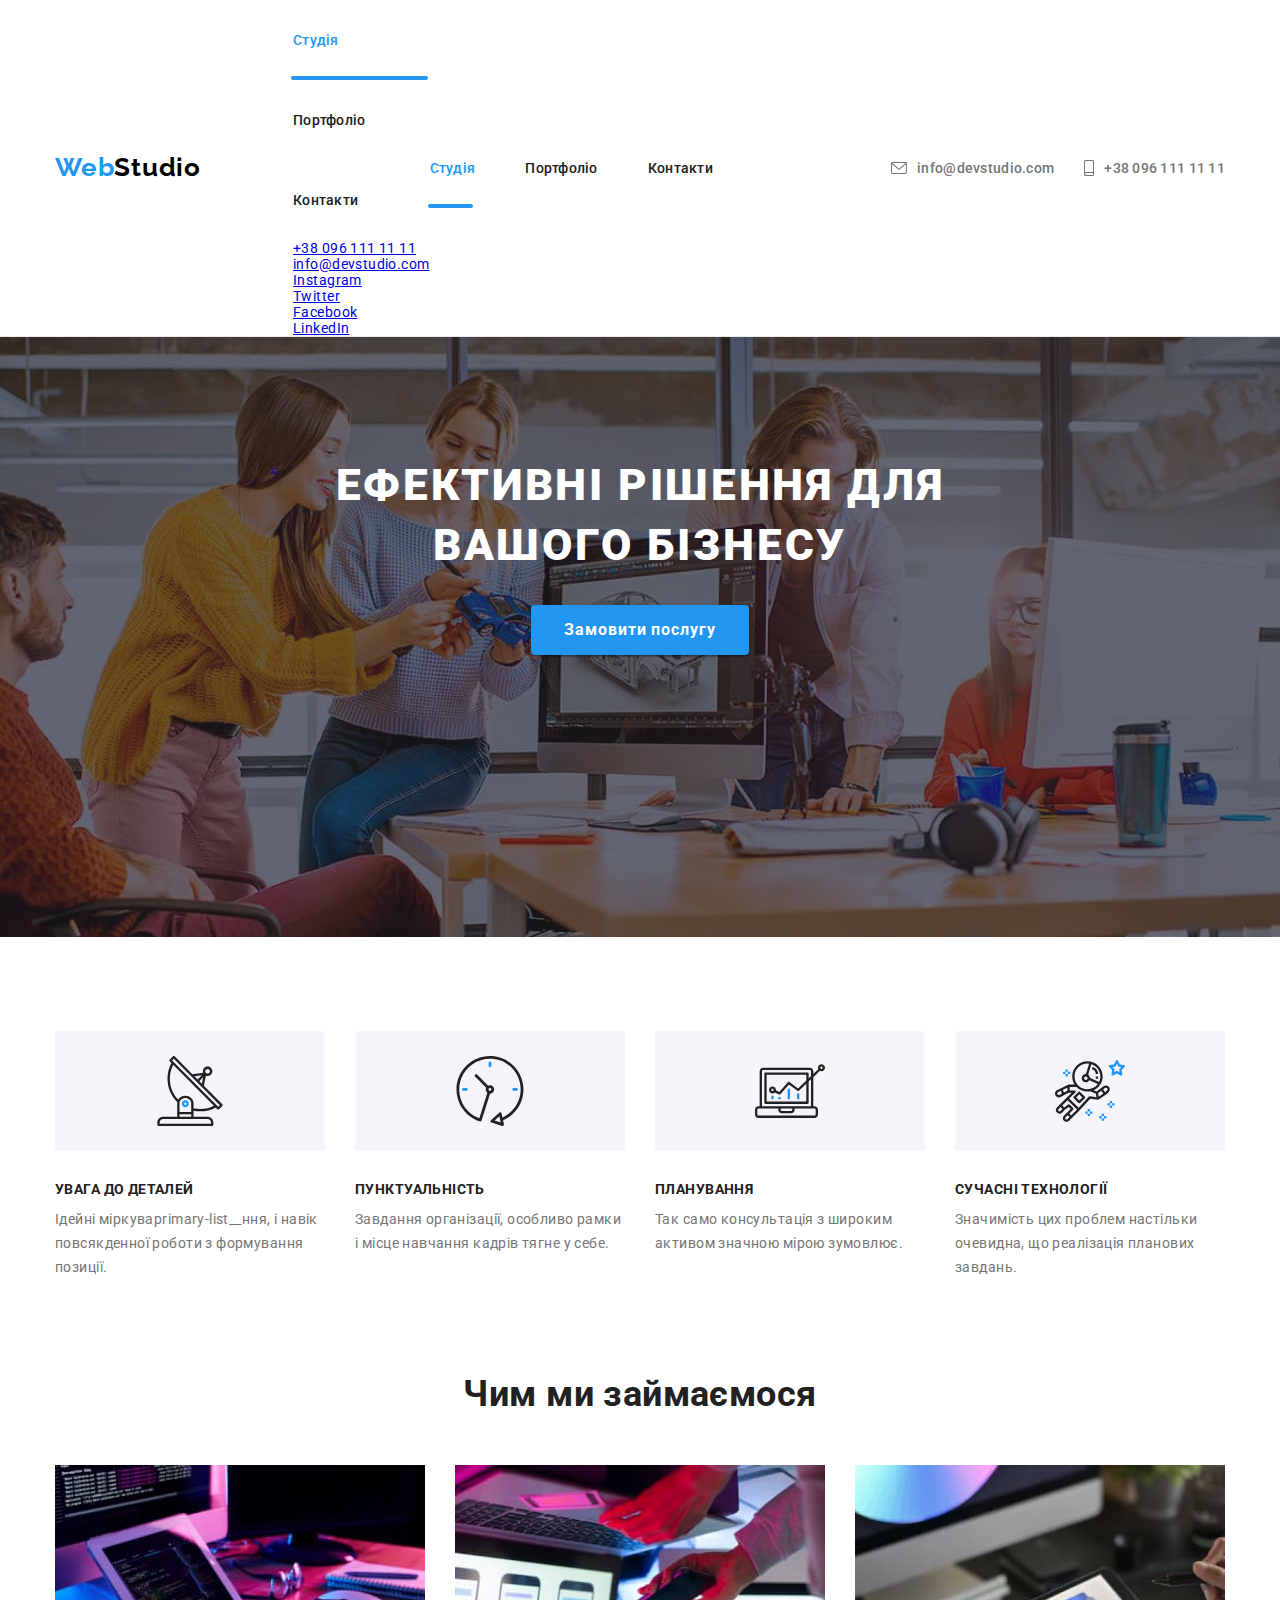
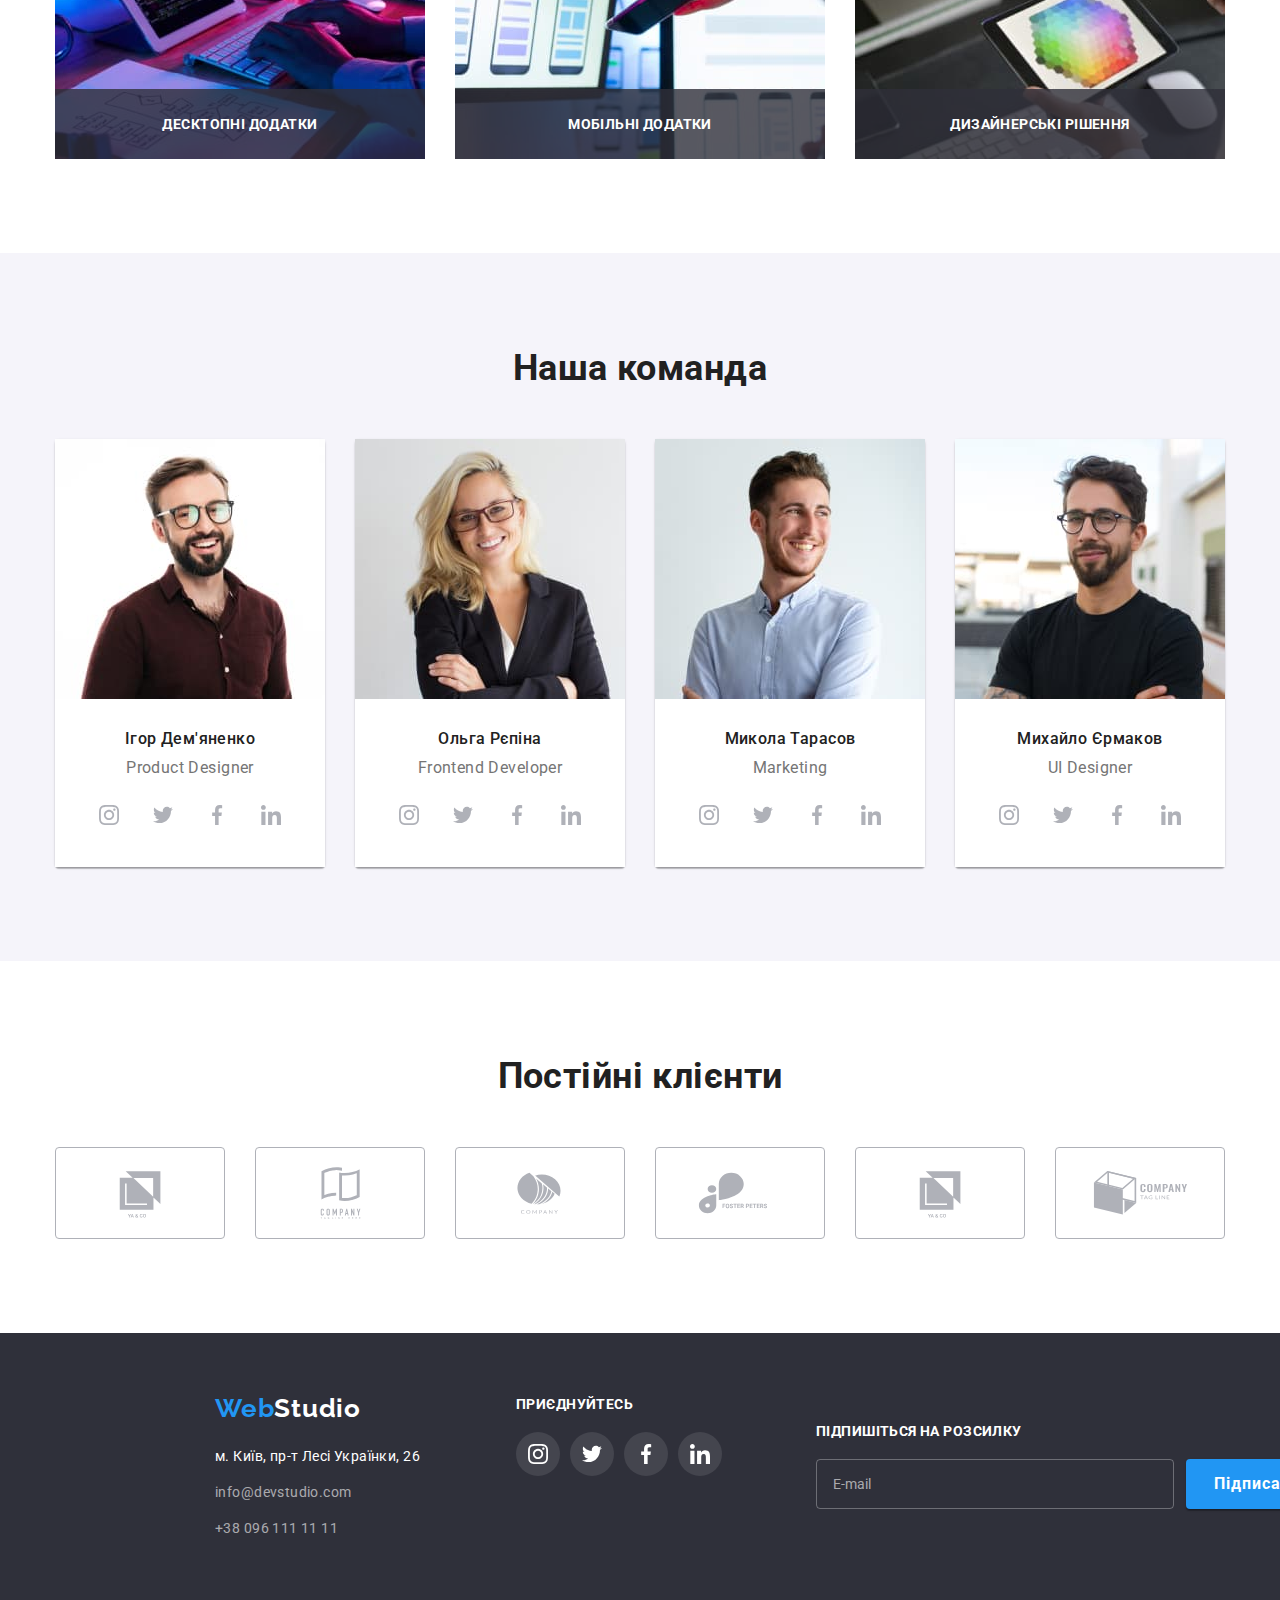
==== index.html @ 614df3ed "Update index.html" ====
<!DOCTYPE html>
<html lang="uk">
  <head>
    <meta charset="UTF-8" />
    <meta http-equiv="X-UA-Compatible" content="IE=edge" />
    <meta name="viewport" content="width=device-width, initial-scale=1.0" />
    <title>WebStudio</title>
    <link rel="preconnect" href="https://fonts.googleapis.com" />
    <link rel="preconnect" href="https://fonts.gstatic.com" crossorigin />
    <link
      href="https://fonts.googleapis.com/css2?family=Raleway:wght@700&family=Roboto:wght@400;500;700;900&display=swap"
      rel="stylesheet"
    />
    <link
      rel="stylesheet"
      href="https://cdnjs.cloudflare.com/ajax/libs/modern-normalize/1.1.0/modern-normalize.min.css"
    />
    <link rel="stylesheet" href="./css/main.min.css" />
  </head>
  <body>
    <header class="header">
      <div class="container">
        <div class="header__container">
          <nav class="header__nav">
            <a href="./index.html" class="logo header__logo"
              >Web<span class="logo__dark">Studio</span></a
            >
            <button type="button" class="header__burger-menu" aria-expanded="false" aria-controls="menu-container" data-menu-button >
              <svg width="40" height="40" aria-label="Перемикач мобільного меню">
                <use class="header__icon-menu" href="./images/icons.svg#icon-burger-menu"></use>
                <use class="header__icon-close" href="./images/icons.svg#icon-burger-close"></use>
              </svg>
            </button>
            <div class="menu-container" id="menu-container" data-menu>
              <ul class="list">
                <li>
                  <a href="./index.html" class="header__link header__link--current" >Студія</a>
                </li>
                <li>
                  <a href="./portfolio.html" class="header__link ">Портфоліо</a>
                </li>
                <li>
                  <a href="#" class="header__link">Контакти</a>
                </li>
              </ul>
              <ul class="list menu-container__list">
                <li class="menu-container__item">
                  <a href="tel:+380961111111" class="menu-container__phone">
                    +38 096 111 11 11
                  </a>
                </li>
                <li class="menu-container__item">
                  <a href="mailto:info@devstudio.com" class="menu-container__mail">
                    info@devstudio.com
                  </a>
                </li>
                <ul class="list menu-container__network-flex" >
                  <li class="menu-container__item-network"><a class="menu-container__network" href="#">Instagram</a></li>
                  <li  class="menu-container__item-network" ><a class="menu-container__network" href="#">Twitter</a></li>
                  <li  class="menu-container__item-network" ><a class="menu-container__network" href="#">Facebook</a></li>
                  <li  class="menu-container__item-network" ><a class="menu-container__network" href="#">LinkedIn</a></li>
                </ul>
              </ul>
            </div>
            <ul class="header__menu">
              <li class="header__item">
                <a href="./index.html" class="header__link header__link--current">Студія</a>
              </li>
              <li class="header__item">
                <a href="./portfolio.html" class="header__link">Портфоліо</a>
              </li>
              <li class="header__item">
                <a href="#" class="header__link">Контакти</a>
              </li>
            </ul>
          </nav>
          <ul class="contacts">
            <li class="contacts__item">
              <a href="mailto:info@devstudio.com" class="contacts__mail">
                <svg class="contacts__icon" width="16" height="12">
                  <use href="./images/icons.svg#icon-envelope"></use>
                </svg>
                info@devstudio.com
              </a>
            </li>
            <li class="contacts__item">
              <a href="tel:+380961111111" class="contacts__phone">
                <svg class="contacts__icon" width="10px" height="16px">
                  <use href="./images/icons.svg#icon-smartphone"></use>
                </svg>
                +38 096 111 11 11
              </a>
            </li>
          </ul>
        </div>
      </div>
    </header>
    <main>
      <section class="hero hero--overlay section">
        <div class="container">
          <h1 class="hero__title">Ефективні рішення для вашого бізнесу</h1>
          <button type="button" class="main-button hero__main-button" data-modal-open>
            Замовити послугу
          </button>
        </div>
      </section>
      <section class="primary section">
        <div class="container primary-container">
          <h2 class="visually-hidden">Наші переваги</h2>
          <ul class="primary-list">
            <li class="primary-list__item">
              <div class="primary-list__icon-background">
                <svg width="70px" height="70px">
                  <use href="./images/icons.svg#icon-antenna"></use>
                </svg>
              </div>
              <h3 class="primary-list__title">Увага до деталей</h3>
              <p class="primary-list__description">
                Ідейні міркуваprimary-list__ння, і навік повсякденної роботи з формування позиції.
              </p>
            </li>
            <li class="primary-list__item">
              <div class="primary-list__icon-background">
                <svg width="70px" height="70px">
                  <use href="./images/icons.svg#icon-clock"></use>
                </svg>
              </div>
              <h3 class="primary-list__title">Пунктуальність</h3>
              <p class="primary-list__description">
                Завдання організації, особливо рамки і місце навчання кадрів тягне у себе.
              </p>
            </li>
            <li class="primary-list__item">
              <div class="primary-list__icon-background">
                <svg width="70px" height="70px">
                  <use href="./images/icons.svg#icon-diagram"></use>
                </svg>
              </div>
              <h3 class="primary-list__title">Планування</h3>
              <p class="primary-list__description">
                Так само консультація з широким активом значною мірою зумовлює.
              </p>
            </li>
            <li class="primary-list__item">
              <div class="primary-list__icon-background">
                <svg width="70px" height="70px">
                  <use href="./images/icons.svg#icon-astronaut"></use>
                </svg>
              </div>
              <h3 class="primary-list__title">Сучасні технології</h3>
              <p class="primary-list__description">
                Значимість цих проблем настільки очевидна, що реалізація планових завдань.
              </p>
            </li>
          </ul>
        </div>
      </section>
      <section class="main section">
        <div class="container main-container">
          <h2 class="main__title">Чим ми займаємося</h2>
          <ul class="main-cardset list">
            <li class="main-card">
              <img src="./images/box-1.jpg" alt="Робота з планшетом і клавіатурою" width="370" />
              <p class="main-card__text">Десктопні додатки</p>
            </li>
            <li class="main-card">
              <img src="./images/box-2.jpg" alt="Робота з телефоном і комп'ютером" width="370" />
              <p class="main-card__text">Мобільні додатки</p>
            </li>
            <li class="main-card">
              <img src="./images/box-3.jpg" alt="Робота з планшетом" width="370" />
              <p class="main-card__text">Дизайнерські рішення</p>
            </li>
          </ul>
        </div>
      </section>
      <section class="secondary section">
        <div class="container">
          <h2 class="secondary__title">Наша команда</h2>
          <ul class="list secondary-cardset">
            <li class="secondary-item">
              <img
                class="mobile-1-player"
                src="./images/mobile-1-team-player.jpg"
                alt="хлопець в окулярах"
                width="450"
              />
              <img
                class="tablet-1-player"
                src="./images/desktop-1-team-player.jpg"
                alt="хлопець в окулярах"
                width="354"
              />
              <img
                class="desktop-1-player"
                src="./images/1-team-player.jpg"
                alt="хлопець в окулярах"
                width="270"
              />
              <div class="secondary-item__box">
                <h3 class="secondary-item__title">Ігор Дем'яненко</h3>
                <p lang="en" class="secondary-item__description">Product Designer</p>
                <ul class="network list">
                  <li>
                    <a href="#" class="network__link">
                      <svg width="20px" height="20px">
                        <use href="./images/icons.svg#icon-instagram"></use>
                      </svg>
                    </a>
                  </li>
                  <li>
                    <a href="#" class="network__link">
                      <svg width="20px" height="20px">
                        <use href="./images/icons.svg#icon-twitter"></use>
                      </svg>
                    </a>
                  </li>
                  <li>
                    <a href="#" class="network__link">
                      <svg width="20px" height="20px">
                        <use href="./images/icons.svg#icon-facebook"></use>
                      </svg>
                    </a>
                  </li>
                  <li>
                    <a href="#" class="network__link">
                      <svg width="20px" height="20px">
                        <use href="./images/icons.svg#icon-linkedin"></use>
                      </svg>
                    </a>
                  </li>
                </ul>
              </div>
            </li>
            <li class="secondary-item">
              <img
                class="mobile-2-player"
                src="./images/mobile-2-team-player.jpg"
                alt="Дівчина з білим волоссям"
                width="450"
              />
              <img
                class="tablet-2-player"
                src="./images/desktop-2-team-player.jpg"
                alt="Дівчина з білим волоссям"
                width="354"
              />
              <img
                class="desktop-1-player"
                src="./images/2-team-player.jpg"
                alt="Дівчина з білим волоссям"
                width="270"
              />
              <div class="secondary-item__box">
                <h3 class="secondary-item__title">Ольга Рєпіна</h3>
                <p lang="en" class="secondary-item__description">Frontend Developer</p>
                <ul class="list network">
                  <li>
                    <a href="#" class="network__link">
                      <svg width="20px" height="20px">
                        <use href="./images/icons.svg#icon-instagram"></use>
                      </svg>
                    </a>
                  </li>
                  <li>
                    <a href="#" class="network__link">
                      <svg width="20px" height="20px">
                        <use href="./images/icons.svg#icon-twitter"></use>
                      </svg>
                    </a>
                  </li>
                  <li>
                    <a href="#" class="network__link">
                      <svg width="20px" height="20px">
                        <use href="./images/icons.svg#icon-facebook"></use>
                      </svg>
                    </a>
                  </li>
                  <li>
                    <a href="#" class="network__link">
                      <svg width="20px" height="20px">
                        <use href="./images/icons.svg#icon-linkedin"></use>
                      </svg>
                    </a>
                  </li>
                </ul>
              </div>
            </li>
            <li class="secondary-item">
              <img
                class="mobile-3-player"
                src="./images/mobile-3-team-player.jpg"
                alt="Хлопець в голубій рубашці"
                width="450"
              />
              <img
                class="tablet-3-player"
                src="./images/desktop-3-team-player.jpg"
                alt="Хлопець в голубій рубашці"
                width="354"
              />
              <img
                class="desktop-3-player"
                src="./images/3-team-player.jpg"
                alt="Хлопець в голубій рубашці"
                width="270"
              />
              <div class="secondary-item__box">
                <h3 class="secondary-item__title">Микола Тарасов</h3>
                <p class="secondary-item__description" lang="en">Marketing</p>
                <ul class="list network">
                  <li>
                    <a href="#" class="network__link">
                      <svg width="20px" height="20px">
                        <use href="./images/icons.svg#icon-instagram"></use>
                      </svg>
                    </a>
                  </li>
                  <li>
                    <a href="#" class="network__link">
                      <svg width="20px" height="20px">
                        <use href="./images/icons.svg#icon-twitter"></use>
                      </svg>
                    </a>
                  </li>
                  <li>
                    <a href="#" class="network__link">
                      <svg width="20px" height="20px">
                        <use href="./images/icons.svg#icon-facebook"></use>
                      </svg>
                    </a>
                  </li>
                  <li>
                    <a href="#" class="network__link">
                      <svg width="20px" height="20px">
                        <use href="./images/icons.svg#icon-linkedin"></use>
                      </svg>
                    </a>
                  </li>
                </ul>
              </div>
            </li>
            <li class="secondary-item">
              <img
                class="mobile-4-player"
                src="./images/mobile-4-team-player.jpg"
                alt="Хлопець в коричневій футболці"
                width="450"
              />
              <img
                class="tablet-4-player"
                src="./images/desktop-4-team-player.jpg"
                alt="Хлопець в коричневій футболці"
                width="354"
              />
              <img
                class="desktop-4-player"
                src="./images/4-team-player.jpg"
                alt="Хлопець в коричневій футболці"
                width="270"
              />
              <div class="secondary-item__box">
                <h3 class="secondary-item__title">Михайло Єрмаков</h3>
                <p lang="en" class="secondary-item__description">UI Designer</p>
                <ul class="list network">
                  <li>
                    <a href="#" class="network__link">
                      <svg width="20px" height="20px">
                        <use href="./images/icons.svg#icon-instagram"></use>
                      </svg>
                    </a>
                  </li>
                  <li>
                    <a href="#" class="network__link">
                      <svg width="20px" height="20px">
                        <use href="./images/icons.svg#icon-twitter"></use>
                      </svg>
                    </a>
                  </li>
                  <li>
                    <a href="#" class="network__link">
                      <svg width="20px" height="20px">
                        <use href="./images/icons.svg#icon-facebook"></use>
                      </svg>
                    </a>
                  </li>
                  <li>
                    <a href="#" class="network__link">
                      <svg width="20px" height="20px">
                        <use href="./images/icons.svg#icon-linkedin"></use>
                      </svg>
                    </a>
                  </li>
                </ul>
              </div>
            </li>
          </ul>
        </div>
      </section>
      <section class="clients section">
        <div class="container">
          <h2 class="clients__text">Постійні клієнти</h2>
          <ul class="list clients-list">
            <li class="clients-list__item">
              <a href="#" class="clients-list__link">
                <svg width="106px" height="60px">
                  <use href="./images/icons.svg#icon-logo"></use>
                </svg>
              </a>
            </li>
            <li>
              <a href="#" class="clients-list__link">
                <svg width="106px" height="60px">
                  <use href="./images/icons.svg#icon-logo-1"></use>
                </svg>
              </a>
            </li>
            <li>
              <a href="#" class="clients-list__link">
                <svg width="106px" height="60px">
                  <use href="./images/icons.svg#icon-logo-2"></use>
                </svg>
              </a>
            </li>
            <li>
              <a href="#" class="clients-list__link">
                <svg width="106px" height="60px">
                  <use href="./images/icons.svg#icon-logo-3"></use>
                </svg>
              </a>
            </li>
            <li>
              <a href="#" class="clients-list__link">
                <svg width="106px" height="60px">
                  <use href="./images/icons.svg#icon-logo-4"></use>
                </svg>
              </a>
            </li>
            <li>
              <a href="#" class="clients-list__link">
                <svg width="106" height="60">
                  <use href="./images/icons.svg#icon-Logo-5"></use>
                </svg>
              </a>
            </li>
          </ul>
        </div>
      </section>
    </main>
    <footer class="footer">
      <div class="container footer__container">
        <div class="footer-nav">
          <a href="./index.html" class="logo footer__logo"
            >Web<span class="logo__light">Studio</span></a
          >
          <address class="adress">
            <ul class="list">
              <li class="adress__item">
                <a
                  href="https://goo.gl/maps/sygjHCtaj6LVPZhWA"
                  target="_blank"
                  rel="noopener noreferrer nofollow"
                  class="adress__link"
                  >м. Київ, пр-т Лесі Українки, 26</a
                >
              </li>
              <li class="adress__mail">
                <a
                  href="mailto:info@devstudio.com"
                  target="_blank"
                  rel="noopener noreferrer nofollow"
                  class="adress__contacts-link"
                  >info@devstudio.com
                </a>
              </li>
              <li class="adress__phone">
                <a
                  href="tel:+380961111111"
                  target="_blank"
                  rel="noopener noreferrer nofollow"
                  class="adress__contacts-link"
                  >+38 096 111 11 11
                </a>
              </li>
            </ul>
          </address>
        </div>
        <div class="join">
          <p class="join__text">Приєднуйтесь</p>
          <ul class="list network">
            <li>
              <a href="#" class="network__link network__link--painted">
                <svg class="icon icon--white" width="20px" height="20px">
                  <use href="./images/icons.svg#icon-instagram"></use>
                </svg>
              </a>
            </li>
            <li>
              <a href="#" class="network__link network__link--painted">
                <svg class="icon icon--white" width="20px" height="20px">
                  <use href="./images/icons.svg#icon-twitter"></use>
                </svg>
              </a>
            </li>
            <li>
              <a href="#" class="network__link network__link--painted">
                <svg class="icon icon--white" width="20px" height="20px">
                  <use href="./images/icons.svg#icon-facebook"></use>
                </svg>
              </a>
            </li>
            <li>
              <a href="#" class="network__link network__link--painted">
                <svg class="icon icon--white" width="20px" height="20px">
                  <use href="./images/icons.svg#icon-linkedin"></use>
                </svg>
              </a>
            </li>
          </ul>
        </div>
        <form class="form-footer">
          <p class="form-footer__text">Підпишіться на розсилку</p>
          <div class="form-footer__field">
            <label class="form-footer__label visually-hidden" for="form-footer-follow">Email</label>
            <input
              class="form-footer__follow"
              type="email"
              id="form-footer-follow"
              name="email"
              placeholder="E-mail"
            />
            <button class="main-button form-footer__main-button" type="submit">
              Підписатися
              <svg class="button-form__icon" width="24px" height="24px">
                <use href="./images/icons.svg#icon-send"></use>
              </svg>
            </button>
          </div>
        </form>
      </div>
    </footer>
    <div class="backdrop is-hidden" data-modal>
      <div class="backdrop__modal">
        <form class="form">
          <p class="form__description">Залиште свої дані, ми вам передзвонимо</p>
          <button class="button-close-modal" data-modal-close>
            <svg width="18" height="18">
              <use href="./images/icons.svg#icon-close-modal "></use>
            </svg>
          </button>
          <div class="form__field">
            <label class="form__label" for="person-name">Ім'я</label>
            <div class="form__control">
              <input class="form__input" id="person-name" type="text" name="person-name" />
              <svg class="form__icon" width="18" height="18">
                <use href="./images/icons.svg#icon-person-modal"></use>
              </svg>
            </div>
          </div>
          <div class="form__field">
            <label class="form__label" for="person-tel">Телефон</label>
            <div class="form__control">
              <input class="form__input" id="person-tel" type="tel" name="person-tel" />
              <svg class="form__icon" width="18" height="18">
                <use href="./images/icons.svg#icon-phone-modal"></use>
              </svg>
            </div>
          </div>
          <div class="form__field">
            <label class="form__label" for="person-mail">Пошта</label>
            <div class="form__control">
              <input class="form__input" id="person-mail" type="email" name="person-mail" />
              <svg class="form__icon" width="18" height="18">
                <use href="./images/icons.svg#icon-email-modal"></use>
              </svg>
            </div>
          </div>
          <div class="form__textarea-field">
            <label class="form__label" for="person-comment">Коментар</label>
            <textarea
              class="form__textarea"
              id="person-comment"
              placeholder="Введіть текст"
              name="person-comment"
            ></textarea>
          </div>
          <div class="form__checkbox">
            <input
              class="form__checkbox-input visually-hidden"
              id="terms-checkbox"
              type="checkbox"
              name="terms-checkbox"
            />
            <svg class="form__icon-checkbox" width="16" height="15">
              <use href="./images/icons.svg#icon-check-modal"></use>
            </svg>
            <label class="form__label-checkbox" for="terms-checkbox"
              >Погоджуюся з розсилкою та приймаю
              <a class="form__checkbox-link" href="#"> Умови договору</a>
            </label>
          </div>
          <button type="submit" class="main-button form__main-button">Відправити</button>
        </form>
      </div>
    </div>
    <script src="./js/modal.js"></script>
    <script src="./js/menu.js"></script>
  </body>
</html>
  </body>
</html>
---- css/main.min.css ----
.visually-hidden{position:absolute;white-space:nowrap;width:1px;height:1px;overflow:hidden;border:0;padding:0;clip:rect(0 0 0 0);-webkit-clip-path:inset(50%);clip-path:inset(50%);margin:-1px}body{color:#212121;background-color:#fff;font-family:"Roboto",sans-serif;font-size:14px;line-height:1.1428571429;letter-spacing:.03em}body.modal-open{overflow:hidden}h1,h2,h3,h4,h5,h6,p,ul{margin:0;padding:0}img{display:block;max-width:100%;height:auto}.list{list-style:none;margin:0;padding:0}.section{padding:60px 0}@media screen and (min-width: 1200px){.section{padding:94px 0}}label{display:-webkit-box;display:-ms-flexbox;display:flex;-webkit-box-align:center;-ms-flex-align:center;align-items:center;margin:0;padding:0}.container{width:480px;margin:0 auto;padding:0 15px}@media screen and (min-width: 768px){.container{width:768px}}@media screen and (min-width: 1200px){.container{width:1200px}}.list-portfolio{margin:0 auto;display:block}@media screen and (min-width: 768px){.list-portfolio{display:-webkit-box;display:-ms-flexbox;display:flex;-ms-flex-wrap:wrap;flex-wrap:wrap;gap:30px}}@media screen and (min-width: 768px){.list-portfolio:nth-child(1){height:440px}}.list-prtfolio__item{display:block;margin-bottom:30px;width:450px}@media screen and (min-width: 768px){.list-prtfolio__item{display:-webkit-box;display:-ms-flexbox;display:flex;-ms-flex-wrap:wrap;flex-wrap:wrap;margin-bottom:0px;-ms-flex-preferred-size:calc(50% - 30px);flex-basis:calc(50% - 30px)}}@media screen and (min-width: 1200px){.list-prtfolio__item{-ms-flex-preferred-size:calc(33.3333333333% - 30px);flex-basis:calc(33.3333333333% - 30px)}}.thumb-card__title{margin-bottom:4px;color:#212121;font-size:18px;line-height:2;letter-spacing:.06em;text-decoration:none}.thumb-card__part{padding:20px 24px;border-right:1px solid #eee;border-bottom:1px solid #eee;border-left:1px solid #eee;width:450px}@media screen and (min-width: 768px){.thumb-card__part{width:354px}}@media screen and (min-width: 1200px){.thumb-card__part{width:370px}}.thumb-card__description{color:#757575;font-size:16px;line-height:1.875;text-decoration:none}.list-portfolio__link{position:relative;display:block;text-decoration:none;margin-bottom:0}.list-portfolio__link:hover,.list-portfolio__link:focus{-webkit-box-shadow:0px 1px 1px rgba(0,0,0,.12),0px 4px 4px rgba(0,0,0,.06),1px 4px 6px rgba(0,0,0,.16);box-shadow:0px 1px 1px rgba(0,0,0,.12),0px 4px 4px rgba(0,0,0,.06),1px 4px 6px rgba(0,0,0,.16)}.thumb-card{position:relative;overflow:hidden;width:450px}@media screen and (min-width: 768px){.thumb-card{width:354px}}@media screen and (min-width: 1200px){.thumb-card{width:370px}}.thumb-card__mobile-portfolio{display:block;width:450px}@media screen and (min-width: 768px){.thumb-card__mobile-portfolio{display:none}}.thumb-card__tablet-portfolio{display:none;width:354px}@media screen and (min-width: 768px)and (max-width: 1200px){.thumb-card__tablet-portfolio{display:block}}.thumb-card__desktop-portfolio{display:none;width:370px}@media screen and (min-width: 1200px){.thumb-card__desktop-portfolio{display:block}}.thumb-card__overlay{position:absolute;width:100%;height:100%;top:0;left:0;color:#fff;background-color:#2196f3;display:-webkit-box;display:-ms-flexbox;display:flex;padding:63px 24px;-webkit-box-align:center;-ms-flex-align:center;align-items:center;-webkit-box-pack:center;-ms-flex-pack:center;justify-content:center;font-size:18px;line-height:1.5555555556;letter-spacing:.03em;-webkit-transform:translateY(100%);transform:translateY(100%);-webkit-transition:color 250ms cubic-bezier(0.4, 0, 0.2, 1),opacity 250ms cubic-bezier(0.4, 0, 0.2, 1),background-color 250ms cubic-bezier(0.4, 0, 0.2, 1),-webkit-transform 250ms cubic-bezier(0.4, 0, 0.2, 1);transition:color 250ms cubic-bezier(0.4, 0, 0.2, 1),opacity 250ms cubic-bezier(0.4, 0, 0.2, 1),background-color 250ms cubic-bezier(0.4, 0, 0.2, 1),-webkit-transform 250ms cubic-bezier(0.4, 0, 0.2, 1);transition:color 250ms cubic-bezier(0.4, 0, 0.2, 1),transform 250ms cubic-bezier(0.4, 0, 0.2, 1),opacity 250ms cubic-bezier(0.4, 0, 0.2, 1),background-color 250ms cubic-bezier(0.4, 0, 0.2, 1);transition:color 250ms cubic-bezier(0.4, 0, 0.2, 1),transform 250ms cubic-bezier(0.4, 0, 0.2, 1),opacity 250ms cubic-bezier(0.4, 0, 0.2, 1),background-color 250ms cubic-bezier(0.4, 0, 0.2, 1),-webkit-transform 250ms cubic-bezier(0.4, 0, 0.2, 1)}.list-portfolio__link:hover .thumb-card__overlay,.list-portfolio__link:focus .thumb-card__overlay{-webkit-transform:translateY(0%);transform:translateY(0%)}.clients-list{display:-webkit-box;display:-ms-flexbox;display:flex;-ms-flex-wrap:wrap;flex-wrap:wrap;gap:30px}.clients__text{margin-bottom:30px;font-size:36px;line-height:1.1666666667;text-align:center;color:#212121}@media screen and (min-width: 1200px){.clients__text{margin-bottom:50px}}.clients-list__link{display:block;text-align:center;fill:#afb1b8;height:92px;width:210px;padding:16px 32px;border:1px solid #afb1b8;border-radius:4px;-webkit-transition:fill 250ms cubic-bezier(0.4, 0, 0.2, 1),border-color 250ms cubic-bezier(0.4, 0, 0.2, 1);transition:fill 250ms cubic-bezier(0.4, 0, 0.2, 1),border-color 250ms cubic-bezier(0.4, 0, 0.2, 1)}@media screen and (min-width: 768px){.clients-list__link{height:92px;width:226px}}@media screen and (min-width: 1200px){.clients-list__link{height:92px;width:170px}}.clients-list__link:hover,.clients-list__link:focus{fill:#2196f3;border-color:#2196f3}.footer{position:relative;margin:0 auto;background-color:#2f303a;padding-top:60px;padding-bottom:60px;width:480px}@media screen and (min-width: 768px){.footer{width:768px;-webkit-box-orient:horizontal;-webkit-box-direction:normal;-ms-flex-direction:row;flex-direction:row;padding-left:76px;padding-right:89px;padding-bottom:276px}}@media screen and (min-width: 1200px){.footer{padding-left:0px;padding-right:0px;padding-bottom:60px;width:1600px}}.footer__container{display:-webkit-box;display:-ms-flexbox;display:flex;-webkit-box-orient:vertical;-webkit-box-direction:normal;-ms-flex-direction:column;flex-direction:column;-webkit-box-pack:baseline;-ms-flex-pack:baseline;justify-content:baseline;-webkit-box-align:center;-ms-flex-align:center;align-items:center}@media screen and (min-width: 768px){.footer__container{-webkit-box-orient:horizontal;-webkit-box-direction:normal;-ms-flex-direction:row;flex-direction:row}}.footer-nav{position:relative;display:-webkit-box;display:-ms-flexbox;display:flex;-webkit-box-orient:vertical;-webkit-box-direction:normal;-ms-flex-direction:column;flex-direction:column;margin-bottom:60px}@media screen and (max-width: 768px){.footer-nav{-webkit-box-align:center;-ms-flex-align:center;align-items:center}}@media screen and (min-width: 768px){.footer-nav{margin-right:165px;margin-bottom:0px}}@media screen and (min-width: 1200px){.footer-nav{margin-right:70px}}.adress{width:232px}@media screen and (max-width: 768px){.adress{text-align:center}}@media screen and (min-width: 1200px){.adress{max-width:231px}}.footer__logo{padding-bottom:28px}@media screen and (min-width: 1200px){.footer__logo{padding-bottom:20px}}.logo__light{color:#fff;-webkit-transition:color 250ms cubic-bezier(0.4, 0, 0.2, 1);transition:color 250ms cubic-bezier(0.4, 0, 0.2, 1)}.footer__logo:hover .logo__light{color:#2196f3}.adress__item{margin-bottom:12px}.adress__link{display:block;color:#fff;line-height:1.7142857143;font-style:normal;text-decoration:none;-webkit-transition:color 250ms cubic-bezier(0.4, 0, 0.2, 1);transition:color 250ms cubic-bezier(0.4, 0, 0.2, 1)}.adress__link:hover,.adress__link:focus{color:#2196f3}.adress__mail{margin-bottom:12px}.adress__contacts-link{display:block;color:rgba(255,255,255,.6);line-height:1.7142857143;font-style:normal;text-decoration:none;-webkit-transition:color 250ms cubic-bezier(0.4, 0, 0.2, 1);transition:color 250ms cubic-bezier(0.4, 0, 0.2, 1)}.adress__contacts-link:hover,.adress__contacts-link:focus{color:#2196f3}.join{display:-webkit-box;display:-ms-flexbox;display:flex;-webkit-box-orient:vertical;-webkit-box-direction:normal;-ms-flex-direction:column;flex-direction:column;width:206px;height:80px;-webkit-box-align:center;-ms-flex-align:center;align-items:center;margin-bottom:60px}@media screen and (min-width: 768px){.join{-webkit-box-align:start;-ms-flex-align:start;align-items:flex-start}}@media screen and (min-width: 1200px){.join{margin-right:94px}}.join__text{display:-webkit-box;display:-ms-flexbox;display:flex;margin-bottom:20px;font-size:14px;font-weight:700;line-height:1.1428571429;letter-spacing:.03em;text-transform:uppercase;text-align:center;color:#fff}.backdrop{position:fixed;top:0;left:0;width:100%;height:100%;opacity:1;background-color:rgba(0,0,0,.2);-webkit-transition:opacity 250ms cubic-bezier(0.4, 0, 0.2, 1),visibility 250ms cubic-bezier(0.4, 0, 0.2, 1);transition:opacity 250ms cubic-bezier(0.4, 0, 0.2, 1),visibility 250ms cubic-bezier(0.4, 0, 0.2, 1);padding:93px 15px;overflow-y:scroll}@media screen and (min-width: 768px){.backdrop{padding:208px 159px}}@media screen and (min-width: 1200px){.backdrop{padding:0}}.backdrop.is-hidden{opacity:0;pointer-events:none;visibility:hidden}.backdrop__modal{display:block;padding:40px;-webkit-transition:background-color 250ms cubic-bezier(0.4, 0, 0.2, 1),-webkit-transform cubic-bezier(0.4, 0, 0.2, 1);transition:background-color 250ms cubic-bezier(0.4, 0, 0.2, 1),-webkit-transform cubic-bezier(0.4, 0, 0.2, 1);transition:background-color 250ms cubic-bezier(0.4, 0, 0.2, 1),transform cubic-bezier(0.4, 0, 0.2, 1);transition:background-color 250ms cubic-bezier(0.4, 0, 0.2, 1),transform cubic-bezier(0.4, 0, 0.2, 1),-webkit-transform cubic-bezier(0.4, 0, 0.2, 1);width:450px;height:609px;background-color:#fff}@media screen and (min-width: 1200px){.backdrop__modal{width:528px;height:581px}}.backdrop.is-hidden .backdrop__modal{-webkit-transform:scale(0.9) translate(-50%, -50%);transform:scale(0.9) translate(-50%, -50%)}.button-close-modal{position:absolute;top:8px;right:8px;padding:4px 3px;display:-webkit-box;display:-ms-flexbox;display:flex;-webkit-box-align:center;-ms-flex-align:center;align-items:center;-webkit-box-pack:center;-ms-flex-pack:center;justify-content:center;width:30px;height:30px;fill:#000;background-color:#fff;border:1px solid rgba(0,0,0,.1);border-radius:50%;cursor:pointer;outline:none}.button-close-modal:hover,.button-close-modal:focus{fill:#2196f3}.form{width:100%}.form__description{font-weight:700;font-size:20px;line-height:1.15;text-align:center;letter-spacing:.03em;margin-bottom:12px}.form__field{margin-bottom:10px}.form__control{position:relative}.form__input{display:block;height:40px;width:100%;padding:14px 15px 14px 42px;border:1px solid rgba(33,33,33,.2);border-radius:4px;outline:none}.form__input:focus{border-color:#2196f3}.form__icon{position:absolute;top:50%;left:12px;-webkit-transform:translateY(-50%);transform:translateY(-50%);fill:currentColor;pointer-events:none}.form__input:focus+.form__icon{color:#2196f3;fill:#2196f3}.form__label{display:block;margin-bottom:4px;text-align:start;color:#757575;font-size:12px;line-height:1.1666666667;letter-spacing:.01em;margin-bottom:4px}.form__textarea-field{margin-bottom:20px}.form__textarea{display:block;width:100%;padding:12px 16px;border:1px solid rgba(33,33,33,.2);border-radius:4px;outline:none;height:120px;resize:none}.form__textarea::-webkit-input-placeholder{position:relative;display:block;color:rgba(117,117,117,.5);font-size:12px;line-height:1.1666666667;letter-spacing:.01em;z-index:3}.form__textarea::-moz-placeholder{position:relative;display:block;color:rgba(117,117,117,.5);font-size:12px;line-height:1.1666666667;letter-spacing:.01em;z-index:3}.form__textarea:-ms-input-placeholder{position:relative;display:block;color:rgba(117,117,117,.5);font-size:12px;line-height:1.1666666667;letter-spacing:.01em;z-index:3}.form__textarea::-ms-input-placeholder{position:relative;display:block;color:rgba(117,117,117,.5);font-size:12px;line-height:1.1666666667;letter-spacing:.01em;z-index:3}.form__textarea::placeholder{position:relative;display:block;color:rgba(117,117,117,.5);font-size:12px;line-height:1.1666666667;letter-spacing:.01em;z-index:3}.form__textarea:focus{border-color:#2196f3}.form__checkbox{margin-bottom:30px;position:relative}.form__checkbox-input{display:block;-webkit-appearance:none;-moz-appearance:none;appearance:none;text-align:center}.form__label-checkbox{position:relative;display:block;text-align:left;padding-left:33px;color:#757575;line-height:1.7142857143;letter-spacing:.03em}.form__label-checkbox::before{display:-webkit-box;display:-ms-flexbox;display:flex;content:"";position:absolute;top:4px;left:13px;-webkit-box-align:center;-ms-flex-align:center;align-items:center;width:16px;height:15px;border:1px solid #212121;border-radius:2px;opacity:1;background-origin:border-box}.form__checkbox-input:checked~.form__label-checkbox::before{opacity:0}.form__checkbox-link{color:#2196f3}.form__icon-checkbox{display:-webkit-inline-box;display:-ms-inline-flexbox;display:inline-flex;position:absolute;top:4px;left:13px;padding:4px 2px 3px 3px;width:16px;height:15px;border:1px;border-color:#2196f3;background-color:#2196f3;background-origin:border-box;opacity:0}.form__checkbox-input:checked+.form__icon-checkbox{border:2px;border-color:#2196f3;background-origin:border-box;background-color:#2196f3;fill:#188ce8;opacity:1}.form__main-button{padding:10px 58px}.form-footer{position:relative;display:-webkit-box;display:-ms-flexbox;display:flex;-webkit-box-orient:vertical;-webkit-box-direction:normal;-ms-flex-direction:column;flex-direction:column;-webkit-box-align:start;-ms-flex-align:start;align-items:flex-start;-webkit-box-pack:baseline;-ms-flex-pack:baseline;justify-content:baseline}@media screen and (min-width: 768px)and (max-width: 1200px){.form-footer{position:absolute;top:248px;left:159px}}@media screen and (min-width: 1200px){.form-footer{position:relative}}.form-footer__field{position:relative}.form-footer__text{width:100%;color:#fff;font-size:14px;font-weight:700;line-height:1.1428571429;letter-spacing:.03em;text-transform:uppercase;margin-bottom:20px;text-align:center}@media screen and (min-width: 1200px){.form-footer__text{text-align:start}}.form-footer__label{display:block}.form-footer__follow{position:relative;display:block;min-width:450px;min-height:50px;padding-left:16px;color:#fff;border:1px solid rgba(255,255,255,.3);border-radius:4px;background-color:inherit;margin-bottom:20px}@media screen and (min-width: 1200px){.form-footer__follow{min-width:358px;margin-bottom:0px}}.form-footer__follow::-webkit-input-placeholder{color:rgba(255,255,255,.6)}.form-footer__follow::-moz-placeholder{color:rgba(255,255,255,.6)}.form-footer__follow:-ms-input-placeholder{color:rgba(255,255,255,.6)}.form-footer__follow::-ms-input-placeholder{color:rgba(255,255,255,.6)}.form-footer__follow::placeholder{color:rgba(255,255,255,.6)}.form-footer__main-button{padding:10px 28px}@media screen and (min-width: 1200px){.form-footer__main-button{position:absolute;left:100%;top:0;-webkit-transform:translatex(12px);transform:translatex(12px)}}.button-form__icon{display:block;margin-left:10px;fill:#fff;width:24px;height:24px}.header{position:relative;background-color:#fff;border-bottom:1px solid #ececec}.header__container{display:-webkit-box;display:-ms-flexbox;display:flex;-webkit-box-align:center;-ms-flex-align:center;align-items:center;-webkit-box-pack:justify;-ms-flex-pack:justify;justify-content:space-between}.header__nav{display:-webkit-box;display:-ms-flexbox;display:flex;-webkit-box-align:center;-ms-flex-align:center;align-items:center;-webkit-box-pack:justify;-ms-flex-pack:justify;justify-content:space-between;background-color:#fff}.header__menu-container{display:none;position:absolute;background-color:#ee0909;padding:48px 40px;text-align:center;font-size:20px;-webkit-box-shadow:0px 4px 8px rgba(0,0,0,.04),0px 2px 4px rgba(0,0,0,.08),0px 1px 3px rgba(0,0,0,.16);box-shadow:0px 4px 8px rgba(0,0,0,.04),0px 2px 4px rgba(0,0,0,.08),0px 1px 3px rgba(0,0,0,.16);height:796px;font-weight:500;font-size:40px;line-height:1.175;letter-spacing:.02em;color:#212121;top:100%;left:0;width:100%}.header__menu-container.is-open{display:block}.header__burger-menu{display:-webkit-inline-box;display:-ms-inline-flexbox;display:inline-flex;text-align:center;-webkit-box-pack:center;-ms-flex-pack:center;justify-content:center;margin:0;padding:0;border:none;background-color:rgba(0,0,0,0)}@media screen and (min-width: 768px){.header__burger-menu{display:none}}.header__burger-menu.is-open .header__icon-close{display:block}.header__burger-menu.is-open .header__icon-menu{display:none}.header__burger-menu .header__icon-close{display:none}.header__link{display:block;padding-top:32px;padding-bottom:32px;color:#212121;font-weight:500;line-height:1.1428571429;letter-spacing:.02em;text-decoration:none;text-decoration:none;-webkit-transition:color 250ms cubic-bezier(0.4, 0, 0.2, 1);transition:color 250ms cubic-bezier(0.4, 0, 0.2, 1)}.header__link:hover,.header__link:focus{color:#2196f3}.header__link--current{color:#2196f3;position:relative}.header__link--current::after{display:block;content:"";width:100%;height:4px;background-color:#2196f3;border-radius:2px;position:absolute;top:76px;left:-2px;-webkit-transition:opacity 250ms cubic-bezier(0.4, 0, 0.2, 1);transition:opacity 250ms cubic-bezier(0.4, 0, 0.2, 1)}.header__menu{display:none;-ms-flex-negative:0;flex-shrink:0;list-style:none;margin:0;padding:0;margin-left:auto}@media screen and (min-width: 768px){.header__menu{display:-webkit-box;display:-ms-flexbox;display:flex}}.header__item:not(:last-child){margin-right:50px}.contacts__mail{display:block;padding-bottom:10px;fill:#757575;color:#757575;font-weight:500;letter-spacing:.02em;text-decoration:none;-webkit-transition:color 250ms cubic-bezier(0.4, 0, 0.2, 1),fill 250ms cubic-bezier(0.4, 0, 0.2, 1);transition:color 250ms cubic-bezier(0.4, 0, 0.2, 1),fill 250ms cubic-bezier(0.4, 0, 0.2, 1)}@media screen and (min-width: 1200px){.contacts__mail{display:-webkit-box;display:-ms-flexbox;display:flex;-webkit-box-align:center;-ms-flex-align:center;align-items:center;padding-bottom:32px;padding-top:32px;margin-right:30px}}.contacts__mail:hover,.contacts__mail:focus{color:#2196f3;fill:#2196f3}.contacts__item{display:-webkit-box;display:-ms-flexbox;display:flex;-webkit-box-align:center;-ms-flex-align:center;align-items:center;-webkit-box-pack:center;-ms-flex-pack:center;justify-content:center}.contacts__icon{margin-right:10px}.contacts{display:none;-ms-flex-negative:0;flex-shrink:0;list-style:none;margin:0;padding:21px 0px;margin-left:auto}@media screen and (min-width: 768px){.contacts{display:-webkit-box;display:-ms-flexbox;display:flex;-webkit-box-orient:vertical;-webkit-box-direction:normal;-ms-flex-direction:column;flex-direction:column}}@media screen and (min-width: 1200px){.contacts{display:-webkit-box;display:-ms-flexbox;display:flex;-webkit-box-orient:horizontal;-webkit-box-direction:normal;-ms-flex-direction:row;flex-direction:row;padding:0}}.contacts__phone{display:block;margin-right:auto;fill:#757575;color:#757575;font-weight:500;letter-spacing:.02em;text-decoration:none;text-decoration:none;-webkit-transition:color 250ms cubic-bezier(0.4, 0, 0.2, 1),fill 250ms cubic-bezier(0.4, 0, 0.2, 1);transition:color 250ms cubic-bezier(0.4, 0, 0.2, 1),fill 250ms cubic-bezier(0.4, 0, 0.2, 1)}@media screen and (min-width: 1200px){.contacts__phone{display:-webkit-box;display:-ms-flexbox;display:flex;text-align:center;-webkit-box-pack:start;-ms-flex-pack:start;justify-content:flex-start;padding-top:32px;padding-bottom:32px}}.contacts__phone:hover,.contacts__phone:focus{color:#2196f3;fill:#2196f3}.hero{text-align:center;padding-top:118px;padding-bottom:118px;background-color:#2f303a}.hero--overlay{height:400px;max-width:480px;margin-left:auto;margin-right:auto;background-image:-webkit-gradient(linear, left top, left bottom, from(rgba(47, 48, 58, 0.4)), to(rgba(47, 48, 58, 0.4))),url(/images/mobile-background-image-hero.jpg);background-image:linear-gradient(rgba(47, 48, 58, 0.4), rgba(47, 48, 58, 0.4)),url(/images/mobile-background-image-hero.jpg);background-repeat:no-repeat;background-position:center;background-size:cover}@media screen and (min-width: 768px){.hero--overlay{height:400px;max-width:768px;margin-left:auto;margin-right:auto;background-image:-webkit-gradient(linear, left top, left bottom, from(rgba(47, 48, 58, 0.4)), to(rgba(47, 48, 58, 0.4))),url(/images/tablet-background-image.jpg);background-image:linear-gradient(rgba(47, 48, 58, 0.4), rgba(47, 48, 58, 0.4)),url(/images/tablet-background-image.jpg)}}@media screen and (min-width: 1200px){.hero--overlay{height:600px;max-width:1600px;margin-left:auto;margin-right:auto;background-image:-webkit-gradient(linear, left top, left bottom, from(rgba(47, 48, 58, 0.4)), to(rgba(47, 48, 58, 0.4))),url(../images/background-image-hero.jpg);background-image:linear-gradient(rgba(47, 48, 58, 0.4), rgba(47, 48, 58, 0.4)),url(../images/background-image-hero.jpg)}}.hero__title{margin:0 auto 30px;max-width:696px;color:#fff;font-weight:900;font-size:26px;line-height:1.6153846154;letter-spacing:.06em;text-transform:uppercase}@media screen and (min-width: 768px){.hero__title{font-size:44px;line-height:1.3636363636}}@media screen and (min-width: 1200px){.hero__title{font-size:44px;line-height:1.3636363636}}.hero__main-button{padding:10px 23px}@media screen and (min-width: 1200px){.hero__main-button{min-width:218px;padding:10px 32px}}.logo{display:block;width:134px;color:#2196f3;font-family:"Raleway",sans-serif;font-weight:700;font-size:24px;line-height:1.1666666667;letter-spacing:.03em;text-decoration:none;-webkit-transition:color 250ms cubic-bezier(0.4, 0, 0.2, 1);transition:color 250ms cubic-bezier(0.4, 0, 0.2, 1)}@media screen and (min-width: 1200px){.logo{width:145px;font-weight:700;font-size:26px;line-height:1.1923076923}}.logo:hover .logo__dark{color:#2196f3}.logo__dark{color:#000;-webkit-transition:color 250ms cubic-bezier(0.4, 0, 0.2, 1);transition:color 250ms cubic-bezier(0.4, 0, 0.2, 1)}.logo:hover .logo__dark,.logo:focus .logo__dark{color:#2196f3}.header__logo{display:block;margin-right:276px;padding-top:16px;padding-bottom:16px}@media screen and (min-width: 768px){.header__logo{margin-right:88px;padding-top:26px;padding-bottom:26px}}@media screen and (min-width: 1200px){.header__logo{margin-right:93px;padding-top:24px;padding-bottom:25px}}.main-button{max-width:200px;height:50px;border:0;border-radius:4px;margin:0 auto;color:#fff;background-color:#2196f3;font-family:inherit;font-weight:700;font-size:16px;line-height:1.875;letter-spacing:.06em;display:-webkit-box;display:-ms-flexbox;display:flex;-webkit-box-align:center;-ms-flex-align:center;align-items:center;-webkit-box-pack:center;-ms-flex-pack:center;justify-content:center;cursor:pointer;-webkit-box-shadow:0px 1px 3px rgba(0,0,0,.12),0px 1px 1px rgba(0,0,0,.14),0px 2px 1px rgba(0,0,0,.2);box-shadow:0px 1px 3px rgba(0,0,0,.12),0px 1px 1px rgba(0,0,0,.14),0px 2px 1px rgba(0,0,0,.2);-webkit-transition:color 250ms cubic-bezier(0.4, 0, 0.2, 1),background-color 250ms cubic-bezier(0.4, 0, 0.2, 1);transition:color 250ms cubic-bezier(0.4, 0, 0.2, 1),background-color 250ms cubic-bezier(0.4, 0, 0.2, 1)}.main-button:hover,.main-button:focus{color:#fff;background-color:#188ce8}.main{background-color:#fff;padding-top:0}@media screen and (min-width: 0px)and (max-width: 1200px){.main{display:none}}.main__title{text-align:center;margin-bottom:50px;font-size:36px;line-height:1.1666666667}.main-container{display:-webkit-box;display:-ms-flexbox;display:flex;-webkit-box-orient:vertical;-webkit-box-direction:normal;-ms-flex-direction:column;flex-direction:column;-webkit-box-pack:start;-ms-flex-pack:start;justify-content:flex-start}.main-cardset{display:-webkit-box;display:-ms-flexbox;display:flex;-webkit-box-orient:horizontal;-webkit-box-direction:normal;-ms-flex-direction:row;flex-direction:row;-webkit-box-pack:start;-ms-flex-pack:start;justify-content:flex-start;margin-top:-30px;margin-left:-30px}.main-card{display:-webkit-box;display:-ms-flexbox;display:flex;margin-top:30px;margin-left:30px;-ms-flex-preferred-size:calc(33.3333333333% - 30px);flex-basis:calc(33.3333333333% - 30px);position:relative}.main-card__text{display:-webkit-box;display:-ms-flexbox;display:flex;-webkit-box-align:center;-ms-flex-align:center;align-items:center;-webkit-box-pack:center;-ms-flex-pack:center;justify-content:center;position:absolute;bottom:0px;left:0px;width:100%;height:70px;color:#fff;background-color:rgba(47,48,58,.8);font-weight:700;line-height:1.1428571429;letter-spacing:.03em;text-transform:uppercase}.network{display:-webkit-box;display:-ms-flexbox;display:flex;width:206px;height:44px;-webkit-box-align:center;-ms-flex-align:center;align-items:center;-webkit-box-pack:justify;-ms-flex-pack:justify;justify-content:space-between;text-transform:uppercase}.network__link{display:-webkit-box;display:-ms-flexbox;display:flex;width:44px;height:44px;border-radius:50%;color:#afb1b8;-webkit-box-align:center;-ms-flex-align:center;align-items:center;-webkit-box-pack:center;-ms-flex-pack:center;justify-content:center;fill:currentColor;-webkit-transition:color 250ms cubic-bezier(0.4, 0, 0.2, 1),fill 250ms cubic-bezier(0.4, 0, 0.2, 1),background-color 250ms cubic-bezier(0.4, 0, 0.2, 1);transition:color 250ms cubic-bezier(0.4, 0, 0.2, 1),fill 250ms cubic-bezier(0.4, 0, 0.2, 1),background-color 250ms cubic-bezier(0.4, 0, 0.2, 1)}.network__link:hover,.network__link:focus{background-color:#2196f3;color:#fff;fill:currentColor}.network__link--painted{background-color:rgba(255,255,255,.1)}.icon--white{fill:#fff}.primary{background-color:var(--hero-color)}.primary-container{display:-webkit-box;display:-ms-flexbox;display:flex}.primary-list{display:-webkit-box;display:-ms-flexbox;display:flex;-ms-flex-wrap:wrap;flex-wrap:wrap;margin-top:-30px;margin-left:-30px;list-style:none}.primary-list__item{display:-webkit-box;display:-ms-flexbox;display:flex;-webkit-box-orient:vertical;-webkit-box-direction:normal;-ms-flex-direction:column;flex-direction:column;width:450px;margin-top:30px;margin-left:30px}@media screen and (min-width: 768px){.primary-list__item{width:354px;-ms-flex-preferred-size:calc(50% - 30px);flex-basis:calc(50% - 30px)}}@media screen and (min-width: 1200px){.primary-list__item{width:270px;margin-top:30px;margin-left:30px;-ms-flex-preferred-size:calc(25% - 30px);flex-basis:calc(25% - 30px)}}.primary-list__icon-background{height:120px;max-width:100%;padding:25px 100px;margin-bottom:30px;background-color:#f5f4fa;border-radius:4px;text-align:center}.primary-list__title{margin-bottom:10px;text-align:center;text-transform:uppercase;font-size:14px}@media screen and (min-width: 768px){.primary-list__title{text-align:start}}.primary-list__description{color:#757575;line-height:1.7142857143}.secondary-buttons{display:-webkit-box;display:-ms-flexbox;display:flex;-webkit-box-align:center;-ms-flex-align:center;align-items:center;-ms-flex-wrap:wrap;flex-wrap:wrap;gap:15px 8px;margin-bottom:40px}@media screen and (min-width: 768px){.secondary-buttons{margin-bottom:30px}}@media screen and (min-width: 1200px){.secondary-buttons{margin-bottom:50px}}.secondary-button{text-align:center;padding:6px 22px;border:0;border-radius:4px;color:#212121;background-color:#f5f4fa;font-family:inherit;font-weight:500;font-size:16px;line-height:1.625;cursor:pointer;-webkit-transition:color 250ms cubic-bezier(0.4, 0, 0.2, 1),background-color 250ms cubic-bezier(0.4, 0, 0.2, 1),-webkit-box-shadow 250ms cubic-bezier(0.4, 0, 0.2, 1);transition:color 250ms cubic-bezier(0.4, 0, 0.2, 1),background-color 250ms cubic-bezier(0.4, 0, 0.2, 1),-webkit-box-shadow 250ms cubic-bezier(0.4, 0, 0.2, 1);transition:color 250ms cubic-bezier(0.4, 0, 0.2, 1),background-color 250ms cubic-bezier(0.4, 0, 0.2, 1),box-shadow 250ms cubic-bezier(0.4, 0, 0.2, 1);transition:color 250ms cubic-bezier(0.4, 0, 0.2, 1),background-color 250ms cubic-bezier(0.4, 0, 0.2, 1),box-shadow 250ms cubic-bezier(0.4, 0, 0.2, 1),-webkit-box-shadow 250ms cubic-bezier(0.4, 0, 0.2, 1)}.secondary-button:hover,.secondary-button:focus{color:#fff;background-color:#2196f3;-webkit-box-shadow:0px 3px 1px rgba(0,0,0,.1),0px 1px 2px rgba(0,0,0,.08),0px 2px 2px rgba(0,0,0,.12);box-shadow:0px 3px 1px rgba(0,0,0,.1),0px 1px 2px rgba(0,0,0,.08),0px 2px 2px rgba(0,0,0,.12)}.secondary-button__item:not(:last-child){margin-right:8px}.secondary{background-color:#f5f4fa}.secondary__title{margin:0 auto 30px;text-align:center;font-size:36px;line-height:1.1666666667}@media screen and (min-width: 1200px){.secondary__title{margin:0 auto 50px}}.secondary-cardset{margin:0 auto}@media screen and (min-width: 768px){.secondary-cardset{display:-webkit-box;display:-ms-flexbox;display:flex;-ms-flex-wrap:wrap;flex-wrap:wrap;margin-top:-30px;margin-left:-30px}}@media screen and (min-width: 1200px){.secondary-cardset{display:-webkit-box;display:-ms-flexbox;display:flex;-ms-flex-wrap:wrap;flex-wrap:wrap;margin-top:-30px;margin-left:-30px}}.secondary-cardset .mobile-1-player{display:block}@media screen and (min-width: 768px){.secondary-cardset .mobile-1-player{display:none}}.secondary-cardset .tablet-1-player{display:none}@media screen and (min-width: 768px)and (max-width: 1200px){.secondary-cardset .tablet-1-player{display:block}}.secondary-cardset .desktop-1-player{display:none}@media screen and (min-width: 1200px){.secondary-cardset .desktop-1-player{display:block}}.secondary-cardset .mobile-2-player{display:block}@media screen and (min-width: 768px){.secondary-cardset .mobile-2-player{display:none}}.secondary-cardset .tablet-2-player{display:none}@media screen and (min-width: 768px)and (max-width: 1200px){.secondary-cardset .tablet-2-player{display:block}}.secondary-cardset .desktop-2-player{display:none}@media screen and (min-width: 1200px){.secondary-cardset .desktop-2-player{display:block}}.secondary-cardset .mobile-3-player{display:block}@media screen and (min-width: 768px){.secondary-cardset .mobile-3-player{display:none}}.secondary-cardset .tablet-3-player{display:none}@media screen and (min-width: 768px)and (max-width: 1200px){.secondary-cardset .tablet-3-player{display:block}}.secondary-cardset .desktop-3-player{display:none}@media screen and (min-width: 1200px){.secondary-cardset .desktop-3-player{display:block}}.secondary-cardset .mobile-4-player{display:block}@media screen and (min-width: 768px){.secondary-cardset .mobile-4-player{display:none}}.secondary-cardset .tablet-4-player{display:none}@media screen and (min-width: 768px)and (max-width: 1200px){.secondary-cardset .tablet-4-player{display:block}}.secondary-cardset .desktop-4-player{display:none}@media screen and (min-width: 1200px){.secondary-cardset .desktop-4-player{display:block}}.secondary-item{display:-webkit-box;display:-ms-flexbox;display:flex;-webkit-box-orient:vertical;-webkit-box-direction:normal;-ms-flex-direction:column;flex-direction:column;margin:0 auto 30px;max-width:450px;-webkit-box-shadow:0px 1px 3px rgba(0,0,0,.12),0px 1px 1px rgba(0,0,0,.14),0px 2px 1px rgba(0,0,0,.2);box-shadow:0px 1px 3px rgba(0,0,0,.12),0px 1px 1px rgba(0,0,0,.14),0px 2px 1px rgba(0,0,0,.2);border-radius:4px}@media screen and (min-width: 768px){.secondary-item{margin-bottom:0;max-width:354px;margin-top:30px;margin-left:30px;-ms-flex-preferred-size:calc(50% - 30px);flex-basis:calc(50% - 30px)}}@media screen and (min-width: 1200px){.secondary-item{margin-bottom:0;max-width:270px;margin-top:30px;margin-left:30px;-ms-flex-preferred-size:calc(25% - 30px);flex-basis:calc(25% - 30px)}}.secondary-item__box{display:-webkit-box;display:-ms-flexbox;display:flex;-webkit-box-orient:vertical;-webkit-box-direction:normal;-ms-flex-direction:column;flex-direction:column;-webkit-box-align:center;-ms-flex-align:center;align-items:center;padding:30px;background-color:#fff}.secondary-item__title{margin-bottom:10px;font-weight:500;font-size:16px;line-height:1.1875}.secondary-item__description{color:#757575;font-size:16px;line-height:1.1875;margin-bottom:16px}/*# sourceMappingURL=main.min.css.map */
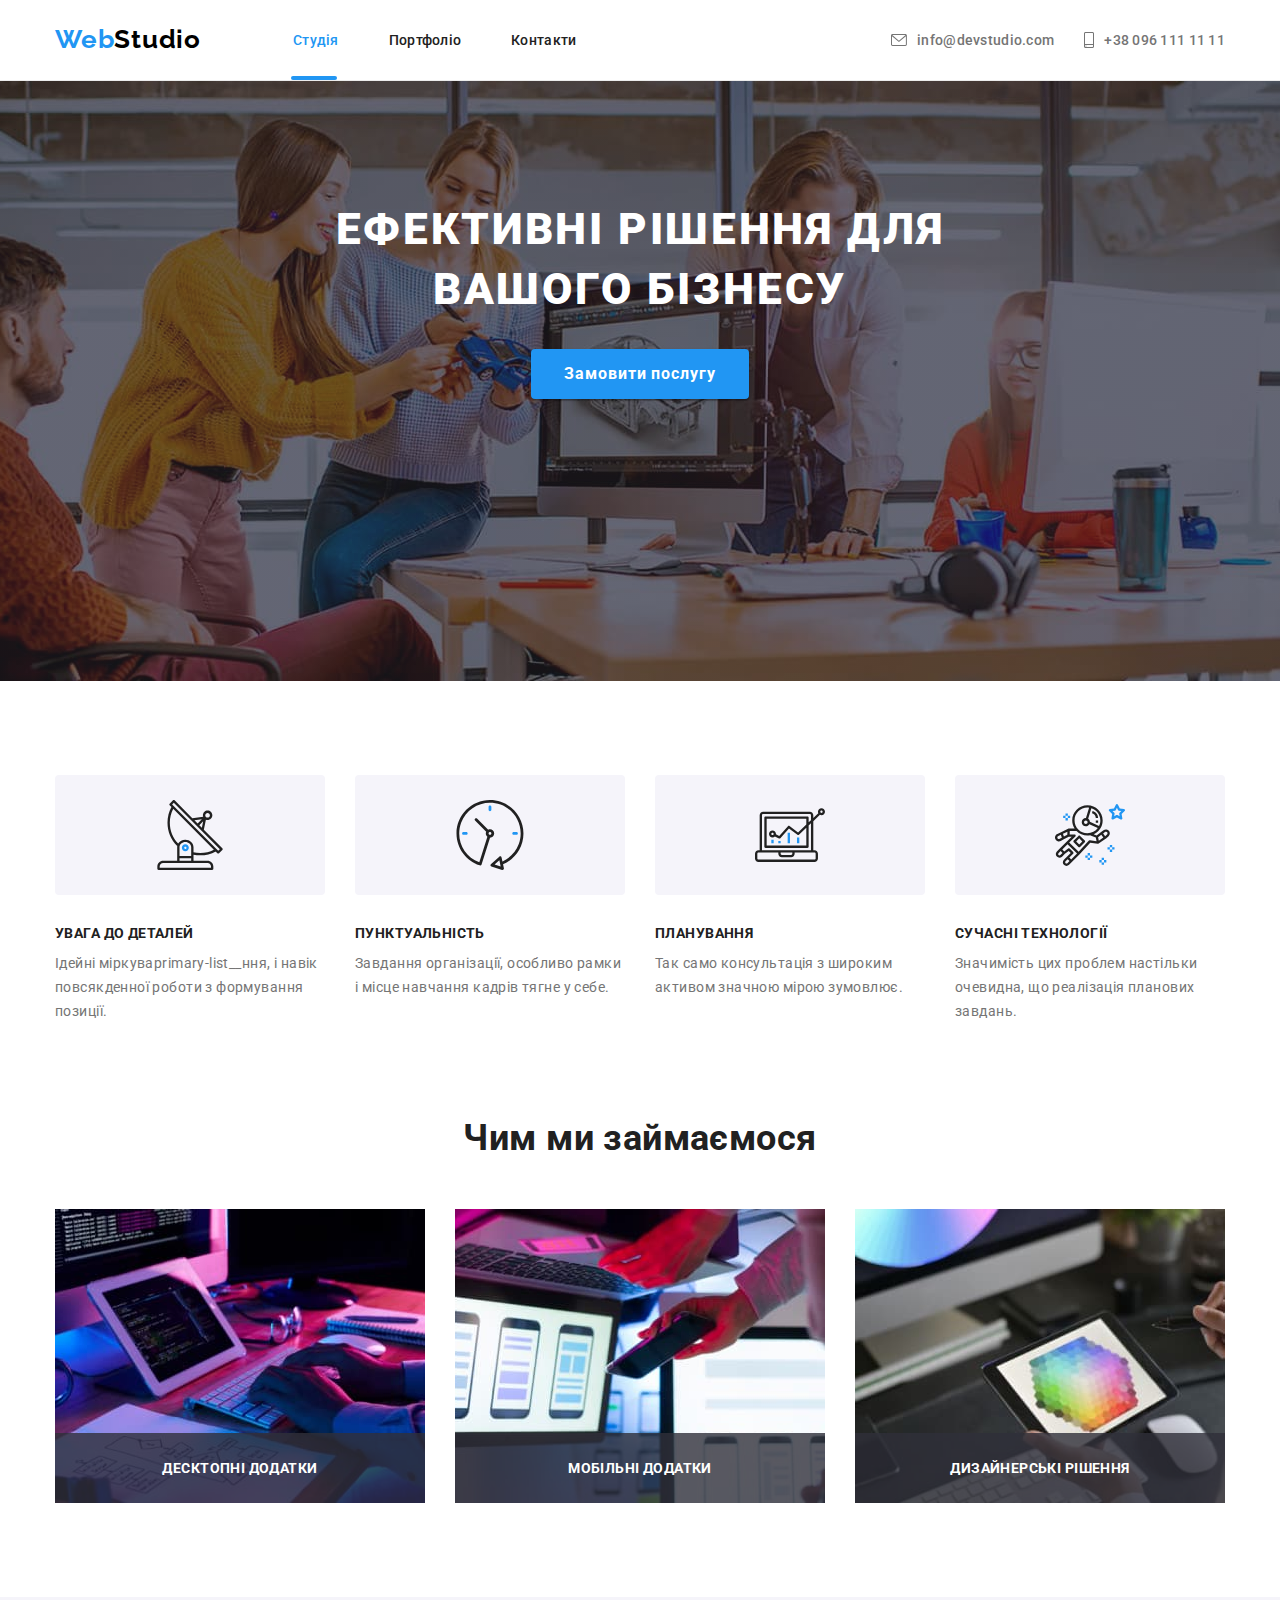
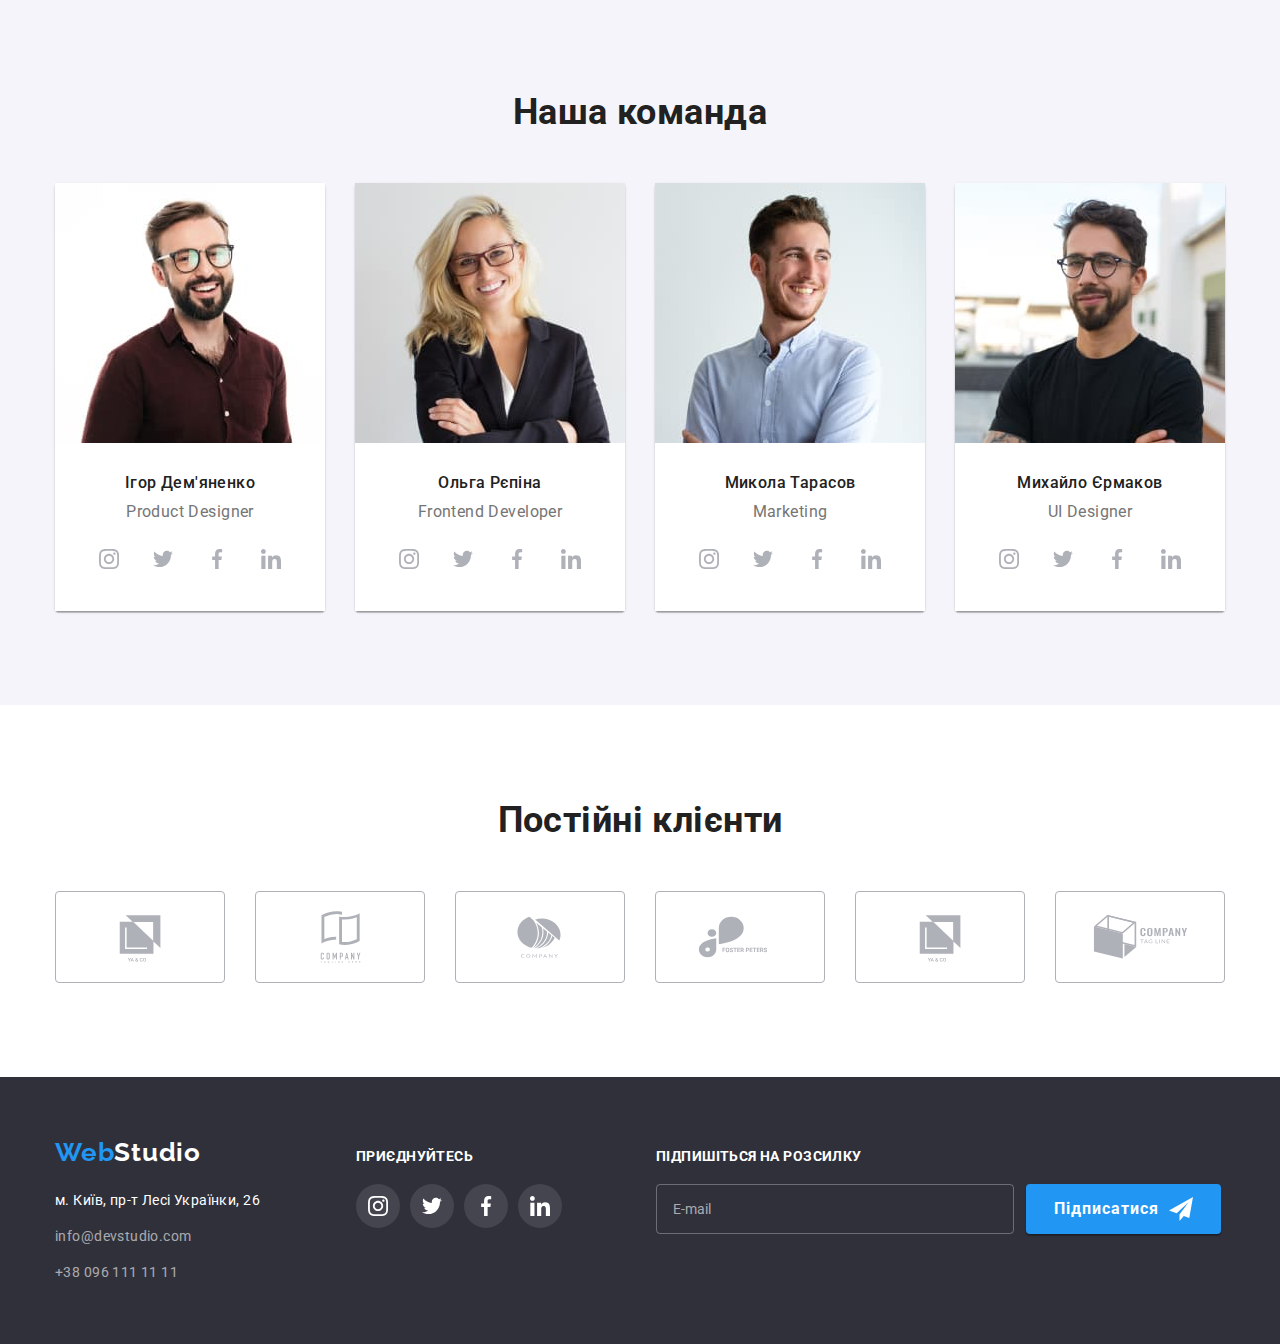
==== commit 3c3b7d3f: "Update index.html" ====
--- a/index.html
+++ b/index.html
@@ -26,7 +26,7 @@
               >Web<span class="logo__dark">Studio</span></a
             >
             <button type="button" class="header__burger-menu" aria-expanded="false" aria-controls="menu-container" data-menu-button >
-              <svg width="40" height="40" aria-label="Перемикач мобільного меню">
+              <svg class="header__button-svg" width="40" height="40" aria-label="Перемикач мобільного меню">
                 <use class="header__icon-menu" href="./images/icons.svg#icon-burger-menu"></use>
                 <use class="header__icon-close" href="./images/icons.svg#icon-burger-close"></use>
               </svg>
--- a/css/main.min.css
+++ b/css/main.min.css
@@ -1 +1 @@
-.visually-hidden{position:absolute;white-space:nowrap;width:1px;height:1px;overflow:hidden;border:0;padding:0;clip:rect(0 0 0 0);-webkit-clip-path:inset(50%);clip-path:inset(50%);margin:-1px}body{color:#212121;background-color:#fff;font-family:"Roboto",sans-serif;font-size:14px;line-height:1.1428571429;letter-spacing:.03em}body.modal-open{overflow:hidden}h1,h2,h3,h4,h5,h6,p,ul{margin:0;padding:0}img{display:block;max-width:100%;height:auto}.list{list-style:none;margin:0;padding:0}.section{padding:60px 0}@media screen and (min-width: 1200px){.section{padding:94px 0}}label{display:-webkit-box;display:-ms-flexbox;display:flex;-webkit-box-align:center;-ms-flex-align:center;align-items:center;margin:0;padding:0}.container{width:480px;margin:0 auto;padding:0 15px}@media screen and (min-width: 768px){.container{width:768px}}@media screen and (min-width: 1200px){.container{width:1200px}}.list-portfolio{margin:0 auto;display:block}@media screen and (min-width: 768px){.list-portfolio{display:-webkit-box;display:-ms-flexbox;display:flex;-ms-flex-wrap:wrap;flex-wrap:wrap;gap:30px}}@media screen and (min-width: 768px){.list-portfolio:nth-child(1){height:440px}}.list-prtfolio__item{display:block;margin-bottom:30px;width:450px}@media screen and (min-width: 768px){.list-prtfolio__item{display:-webkit-box;display:-ms-flexbox;display:flex;-ms-flex-wrap:wrap;flex-wrap:wrap;margin-bottom:0px;-ms-flex-preferred-size:calc(50% - 30px);flex-basis:calc(50% - 30px)}}@media screen and (min-width: 1200px){.list-prtfolio__item{-ms-flex-preferred-size:calc(33.3333333333% - 30px);flex-basis:calc(33.3333333333% - 30px)}}.thumb-card__title{margin-bottom:4px;color:#212121;font-size:18px;line-height:2;letter-spacing:.06em;text-decoration:none}.thumb-card__part{padding:20px 24px;border-right:1px solid #eee;border-bottom:1px solid #eee;border-left:1px solid #eee;width:450px}@media screen and (min-width: 768px){.thumb-card__part{width:354px}}@media screen and (min-width: 1200px){.thumb-card__part{width:370px}}.thumb-card__description{color:#757575;font-size:16px;line-height:1.875;text-decoration:none}.list-portfolio__link{position:relative;display:block;text-decoration:none;margin-bottom:0}.list-portfolio__link:hover,.list-portfolio__link:focus{-webkit-box-shadow:0px 1px 1px rgba(0,0,0,.12),0px 4px 4px rgba(0,0,0,.06),1px 4px 6px rgba(0,0,0,.16);box-shadow:0px 1px 1px rgba(0,0,0,.12),0px 4px 4px rgba(0,0,0,.06),1px 4px 6px rgba(0,0,0,.16)}.thumb-card{position:relative;overflow:hidden;width:450px}@media screen and (min-width: 768px){.thumb-card{width:354px}}@media screen and (min-width: 1200px){.thumb-card{width:370px}}.thumb-card__mobile-portfolio{display:block;width:450px}@media screen and (min-width: 768px){.thumb-card__mobile-portfolio{display:none}}.thumb-card__tablet-portfolio{display:none;width:354px}@media screen and (min-width: 768px)and (max-width: 1200px){.thumb-card__tablet-portfolio{display:block}}.thumb-card__desktop-portfolio{display:none;width:370px}@media screen and (min-width: 1200px){.thumb-card__desktop-portfolio{display:block}}.thumb-card__overlay{position:absolute;width:100%;height:100%;top:0;left:0;color:#fff;background-color:#2196f3;display:-webkit-box;display:-ms-flexbox;display:flex;padding:63px 24px;-webkit-box-align:center;-ms-flex-align:center;align-items:center;-webkit-box-pack:center;-ms-flex-pack:center;justify-content:center;font-size:18px;line-height:1.5555555556;letter-spacing:.03em;-webkit-transform:translateY(100%);transform:translateY(100%);-webkit-transition:color 250ms cubic-bezier(0.4, 0, 0.2, 1),opacity 250ms cubic-bezier(0.4, 0, 0.2, 1),background-color 250ms cubic-bezier(0.4, 0, 0.2, 1),-webkit-transform 250ms cubic-bezier(0.4, 0, 0.2, 1);transition:color 250ms cubic-bezier(0.4, 0, 0.2, 1),opacity 250ms cubic-bezier(0.4, 0, 0.2, 1),background-color 250ms cubic-bezier(0.4, 0, 0.2, 1),-webkit-transform 250ms cubic-bezier(0.4, 0, 0.2, 1);transition:color 250ms cubic-bezier(0.4, 0, 0.2, 1),transform 250ms cubic-bezier(0.4, 0, 0.2, 1),opacity 250ms cubic-bezier(0.4, 0, 0.2, 1),background-color 250ms cubic-bezier(0.4, 0, 0.2, 1);transition:color 250ms cubic-bezier(0.4, 0, 0.2, 1),transform 250ms cubic-bezier(0.4, 0, 0.2, 1),opacity 250ms cubic-bezier(0.4, 0, 0.2, 1),background-color 250ms cubic-bezier(0.4, 0, 0.2, 1),-webkit-transform 250ms cubic-bezier(0.4, 0, 0.2, 1)}.list-portfolio__link:hover .thumb-card__overlay,.list-portfolio__link:focus .thumb-card__overlay{-webkit-transform:translateY(0%);transform:translateY(0%)}.clients-list{display:-webkit-box;display:-ms-flexbox;display:flex;-ms-flex-wrap:wrap;flex-wrap:wrap;gap:30px}.clients__text{margin-bottom:30px;font-size:36px;line-height:1.1666666667;text-align:center;color:#212121}@media screen and (min-width: 1200px){.clients__text{margin-bottom:50px}}.clients-list__link{display:block;text-align:center;fill:#afb1b8;height:92px;width:210px;padding:16px 32px;border:1px solid #afb1b8;border-radius:4px;-webkit-transition:fill 250ms cubic-bezier(0.4, 0, 0.2, 1),border-color 250ms cubic-bezier(0.4, 0, 0.2, 1);transition:fill 250ms cubic-bezier(0.4, 0, 0.2, 1),border-color 250ms cubic-bezier(0.4, 0, 0.2, 1)}@media screen and (min-width: 768px){.clients-list__link{height:92px;width:226px}}@media screen and (min-width: 1200px){.clients-list__link{height:92px;width:170px}}.clients-list__link:hover,.clients-list__link:focus{fill:#2196f3;border-color:#2196f3}.footer{position:relative;margin:0 auto;background-color:#2f303a;padding-top:60px;padding-bottom:60px;width:480px}@media screen and (min-width: 768px){.footer{width:768px;-webkit-box-orient:horizontal;-webkit-box-direction:normal;-ms-flex-direction:row;flex-direction:row;padding-left:76px;padding-right:89px;padding-bottom:276px}}@media screen and (min-width: 1200px){.footer{padding-left:0px;padding-right:0px;padding-bottom:60px;width:1600px}}.footer__container{display:-webkit-box;display:-ms-flexbox;display:flex;-webkit-box-orient:vertical;-webkit-box-direction:normal;-ms-flex-direction:column;flex-direction:column;-webkit-box-pack:baseline;-ms-flex-pack:baseline;justify-content:baseline;-webkit-box-align:center;-ms-flex-align:center;align-items:center}@media screen and (min-width: 768px){.footer__container{-webkit-box-orient:horizontal;-webkit-box-direction:normal;-ms-flex-direction:row;flex-direction:row}}.footer-nav{position:relative;display:-webkit-box;display:-ms-flexbox;display:flex;-webkit-box-orient:vertical;-webkit-box-direction:normal;-ms-flex-direction:column;flex-direction:column;margin-bottom:60px}@media screen and (max-width: 768px){.footer-nav{-webkit-box-align:center;-ms-flex-align:center;align-items:center}}@media screen and (min-width: 768px){.footer-nav{margin-right:165px;margin-bottom:0px}}@media screen and (min-width: 1200px){.footer-nav{margin-right:70px}}.adress{width:232px}@media screen and (max-width: 768px){.adress{text-align:center}}@media screen and (min-width: 1200px){.adress{max-width:231px}}.footer__logo{padding-bottom:28px}@media screen and (min-width: 1200px){.footer__logo{padding-bottom:20px}}.logo__light{color:#fff;-webkit-transition:color 250ms cubic-bezier(0.4, 0, 0.2, 1);transition:color 250ms cubic-bezier(0.4, 0, 0.2, 1)}.footer__logo:hover .logo__light{color:#2196f3}.adress__item{margin-bottom:12px}.adress__link{display:block;color:#fff;line-height:1.7142857143;font-style:normal;text-decoration:none;-webkit-transition:color 250ms cubic-bezier(0.4, 0, 0.2, 1);transition:color 250ms cubic-bezier(0.4, 0, 0.2, 1)}.adress__link:hover,.adress__link:focus{color:#2196f3}.adress__mail{margin-bottom:12px}.adress__contacts-link{display:block;color:rgba(255,255,255,.6);line-height:1.7142857143;font-style:normal;text-decoration:none;-webkit-transition:color 250ms cubic-bezier(0.4, 0, 0.2, 1);transition:color 250ms cubic-bezier(0.4, 0, 0.2, 1)}.adress__contacts-link:hover,.adress__contacts-link:focus{color:#2196f3}.join{display:-webkit-box;display:-ms-flexbox;display:flex;-webkit-box-orient:vertical;-webkit-box-direction:normal;-ms-flex-direction:column;flex-direction:column;width:206px;height:80px;-webkit-box-align:center;-ms-flex-align:center;align-items:center;margin-bottom:60px}@media screen and (min-width: 768px){.join{-webkit-box-align:start;-ms-flex-align:start;align-items:flex-start}}@media screen and (min-width: 1200px){.join{margin-right:94px}}.join__text{display:-webkit-box;display:-ms-flexbox;display:flex;margin-bottom:20px;font-size:14px;font-weight:700;line-height:1.1428571429;letter-spacing:.03em;text-transform:uppercase;text-align:center;color:#fff}.backdrop{position:fixed;top:0;left:0;width:100%;height:100%;opacity:1;background-color:rgba(0,0,0,.2);-webkit-transition:opacity 250ms cubic-bezier(0.4, 0, 0.2, 1),visibility 250ms cubic-bezier(0.4, 0, 0.2, 1);transition:opacity 250ms cubic-bezier(0.4, 0, 0.2, 1),visibility 250ms cubic-bezier(0.4, 0, 0.2, 1);padding:93px 15px;overflow-y:scroll}@media screen and (min-width: 768px){.backdrop{padding:208px 159px}}@media screen and (min-width: 1200px){.backdrop{padding:0}}.backdrop.is-hidden{opacity:0;pointer-events:none;visibility:hidden}.backdrop__modal{display:block;padding:40px;-webkit-transition:background-color 250ms cubic-bezier(0.4, 0, 0.2, 1),-webkit-transform cubic-bezier(0.4, 0, 0.2, 1);transition:background-color 250ms cubic-bezier(0.4, 0, 0.2, 1),-webkit-transform cubic-bezier(0.4, 0, 0.2, 1);transition:background-color 250ms cubic-bezier(0.4, 0, 0.2, 1),transform cubic-bezier(0.4, 0, 0.2, 1);transition:background-color 250ms cubic-bezier(0.4, 0, 0.2, 1),transform cubic-bezier(0.4, 0, 0.2, 1),-webkit-transform cubic-bezier(0.4, 0, 0.2, 1);width:450px;height:609px;background-color:#fff}@media screen and (min-width: 1200px){.backdrop__modal{width:528px;height:581px}}.backdrop.is-hidden .backdrop__modal{-webkit-transform:scale(0.9) translate(-50%, -50%);transform:scale(0.9) translate(-50%, -50%)}.button-close-modal{position:absolute;top:8px;right:8px;padding:4px 3px;display:-webkit-box;display:-ms-flexbox;display:flex;-webkit-box-align:center;-ms-flex-align:center;align-items:center;-webkit-box-pack:center;-ms-flex-pack:center;justify-content:center;width:30px;height:30px;fill:#000;background-color:#fff;border:1px solid rgba(0,0,0,.1);border-radius:50%;cursor:pointer;outline:none}.button-close-modal:hover,.button-close-modal:focus{fill:#2196f3}.form{width:100%}.form__description{font-weight:700;font-size:20px;line-height:1.15;text-align:center;letter-spacing:.03em;margin-bottom:12px}.form__field{margin-bottom:10px}.form__control{position:relative}.form__input{display:block;height:40px;width:100%;padding:14px 15px 14px 42px;border:1px solid rgba(33,33,33,.2);border-radius:4px;outline:none}.form__input:focus{border-color:#2196f3}.form__icon{position:absolute;top:50%;left:12px;-webkit-transform:translateY(-50%);transform:translateY(-50%);fill:currentColor;pointer-events:none}.form__input:focus+.form__icon{color:#2196f3;fill:#2196f3}.form__label{display:block;margin-bottom:4px;text-align:start;color:#757575;font-size:12px;line-height:1.1666666667;letter-spacing:.01em;margin-bottom:4px}.form__textarea-field{margin-bottom:20px}.form__textarea{display:block;width:100%;padding:12px 16px;border:1px solid rgba(33,33,33,.2);border-radius:4px;outline:none;height:120px;resize:none}.form__textarea::-webkit-input-placeholder{position:relative;display:block;color:rgba(117,117,117,.5);font-size:12px;line-height:1.1666666667;letter-spacing:.01em;z-index:3}.form__textarea::-moz-placeholder{position:relative;display:block;color:rgba(117,117,117,.5);font-size:12px;line-height:1.1666666667;letter-spacing:.01em;z-index:3}.form__textarea:-ms-input-placeholder{position:relative;display:block;color:rgba(117,117,117,.5);font-size:12px;line-height:1.1666666667;letter-spacing:.01em;z-index:3}.form__textarea::-ms-input-placeholder{position:relative;display:block;color:rgba(117,117,117,.5);font-size:12px;line-height:1.1666666667;letter-spacing:.01em;z-index:3}.form__textarea::placeholder{position:relative;display:block;color:rgba(117,117,117,.5);font-size:12px;line-height:1.1666666667;letter-spacing:.01em;z-index:3}.form__textarea:focus{border-color:#2196f3}.form__checkbox{margin-bottom:30px;position:relative}.form__checkbox-input{display:block;-webkit-appearance:none;-moz-appearance:none;appearance:none;text-align:center}.form__label-checkbox{position:relative;display:block;text-align:left;padding-left:33px;color:#757575;line-height:1.7142857143;letter-spacing:.03em}.form__label-checkbox::before{display:-webkit-box;display:-ms-flexbox;display:flex;content:"";position:absolute;top:4px;left:13px;-webkit-box-align:center;-ms-flex-align:center;align-items:center;width:16px;height:15px;border:1px solid #212121;border-radius:2px;opacity:1;background-origin:border-box}.form__checkbox-input:checked~.form__label-checkbox::before{opacity:0}.form__checkbox-link{color:#2196f3}.form__icon-checkbox{display:-webkit-inline-box;display:-ms-inline-flexbox;display:inline-flex;position:absolute;top:4px;left:13px;padding:4px 2px 3px 3px;width:16px;height:15px;border:1px;border-color:#2196f3;background-color:#2196f3;background-origin:border-box;opacity:0}.form__checkbox-input:checked+.form__icon-checkbox{border:2px;border-color:#2196f3;background-origin:border-box;background-color:#2196f3;fill:#188ce8;opacity:1}.form__main-button{padding:10px 58px}.form-footer{position:relative;display:-webkit-box;display:-ms-flexbox;display:flex;-webkit-box-orient:vertical;-webkit-box-direction:normal;-ms-flex-direction:column;flex-direction:column;-webkit-box-align:start;-ms-flex-align:start;align-items:flex-start;-webkit-box-pack:baseline;-ms-flex-pack:baseline;justify-content:baseline}@media screen and (min-width: 768px)and (max-width: 1200px){.form-footer{position:absolute;top:248px;left:159px}}@media screen and (min-width: 1200px){.form-footer{position:relative}}.form-footer__field{position:relative}.form-footer__text{width:100%;color:#fff;font-size:14px;font-weight:700;line-height:1.1428571429;letter-spacing:.03em;text-transform:uppercase;margin-bottom:20px;text-align:center}@media screen and (min-width: 1200px){.form-footer__text{text-align:start}}.form-footer__label{display:block}.form-footer__follow{position:relative;display:block;min-width:450px;min-height:50px;padding-left:16px;color:#fff;border:1px solid rgba(255,255,255,.3);border-radius:4px;background-color:inherit;margin-bottom:20px}@media screen and (min-width: 1200px){.form-footer__follow{min-width:358px;margin-bottom:0px}}.form-footer__follow::-webkit-input-placeholder{color:rgba(255,255,255,.6)}.form-footer__follow::-moz-placeholder{color:rgba(255,255,255,.6)}.form-footer__follow:-ms-input-placeholder{color:rgba(255,255,255,.6)}.form-footer__follow::-ms-input-placeholder{color:rgba(255,255,255,.6)}.form-footer__follow::placeholder{color:rgba(255,255,255,.6)}.form-footer__main-button{padding:10px 28px}@media screen and (min-width: 1200px){.form-footer__main-button{position:absolute;left:100%;top:0;-webkit-transform:translatex(12px);transform:translatex(12px)}}.button-form__icon{display:block;margin-left:10px;fill:#fff;width:24px;height:24px}.header{position:relative;background-color:#fff;border-bottom:1px solid #ececec}.header__container{display:-webkit-box;display:-ms-flexbox;display:flex;-webkit-box-align:center;-ms-flex-align:center;align-items:center;-webkit-box-pack:justify;-ms-flex-pack:justify;justify-content:space-between}.header__nav{display:-webkit-box;display:-ms-flexbox;display:flex;-webkit-box-align:center;-ms-flex-align:center;align-items:center;-webkit-box-pack:justify;-ms-flex-pack:justify;justify-content:space-between;background-color:#fff}.header__menu-container{display:none;position:absolute;background-color:#ee0909;padding:48px 40px;text-align:center;font-size:20px;-webkit-box-shadow:0px 4px 8px rgba(0,0,0,.04),0px 2px 4px rgba(0,0,0,.08),0px 1px 3px rgba(0,0,0,.16);box-shadow:0px 4px 8px rgba(0,0,0,.04),0px 2px 4px rgba(0,0,0,.08),0px 1px 3px rgba(0,0,0,.16);height:796px;font-weight:500;font-size:40px;line-height:1.175;letter-spacing:.02em;color:#212121;top:100%;left:0;width:100%}.header__menu-container.is-open{display:block}.header__burger-menu{display:-webkit-inline-box;display:-ms-inline-flexbox;display:inline-flex;text-align:center;-webkit-box-pack:center;-ms-flex-pack:center;justify-content:center;margin:0;padding:0;border:none;background-color:rgba(0,0,0,0)}@media screen and (min-width: 768px){.header__burger-menu{display:none}}.header__burger-menu.is-open .header__icon-close{display:block}.header__burger-menu.is-open .header__icon-menu{display:none}.header__burger-menu .header__icon-close{display:none}.header__link{display:block;padding-top:32px;padding-bottom:32px;color:#212121;font-weight:500;line-height:1.1428571429;letter-spacing:.02em;text-decoration:none;text-decoration:none;-webkit-transition:color 250ms cubic-bezier(0.4, 0, 0.2, 1);transition:color 250ms cubic-bezier(0.4, 0, 0.2, 1)}.header__link:hover,.header__link:focus{color:#2196f3}.header__link--current{color:#2196f3;position:relative}.header__link--current::after{display:block;content:"";width:100%;height:4px;background-color:#2196f3;border-radius:2px;position:absolute;top:76px;left:-2px;-webkit-transition:opacity 250ms cubic-bezier(0.4, 0, 0.2, 1);transition:opacity 250ms cubic-bezier(0.4, 0, 0.2, 1)}.header__menu{display:none;-ms-flex-negative:0;flex-shrink:0;list-style:none;margin:0;padding:0;margin-left:auto}@media screen and (min-width: 768px){.header__menu{display:-webkit-box;display:-ms-flexbox;display:flex}}.header__item:not(:last-child){margin-right:50px}.contacts__mail{display:block;padding-bottom:10px;fill:#757575;color:#757575;font-weight:500;letter-spacing:.02em;text-decoration:none;-webkit-transition:color 250ms cubic-bezier(0.4, 0, 0.2, 1),fill 250ms cubic-bezier(0.4, 0, 0.2, 1);transition:color 250ms cubic-bezier(0.4, 0, 0.2, 1),fill 250ms cubic-bezier(0.4, 0, 0.2, 1)}@media screen and (min-width: 1200px){.contacts__mail{display:-webkit-box;display:-ms-flexbox;display:flex;-webkit-box-align:center;-ms-flex-align:center;align-items:center;padding-bottom:32px;padding-top:32px;margin-right:30px}}.contacts__mail:hover,.contacts__mail:focus{color:#2196f3;fill:#2196f3}.contacts__item{display:-webkit-box;display:-ms-flexbox;display:flex;-webkit-box-align:center;-ms-flex-align:center;align-items:center;-webkit-box-pack:center;-ms-flex-pack:center;justify-content:center}.contacts__icon{margin-right:10px}.contacts{display:none;-ms-flex-negative:0;flex-shrink:0;list-style:none;margin:0;padding:21px 0px;margin-left:auto}@media screen and (min-width: 768px){.contacts{display:-webkit-box;display:-ms-flexbox;display:flex;-webkit-box-orient:vertical;-webkit-box-direction:normal;-ms-flex-direction:column;flex-direction:column}}@media screen and (min-width: 1200px){.contacts{display:-webkit-box;display:-ms-flexbox;display:flex;-webkit-box-orient:horizontal;-webkit-box-direction:normal;-ms-flex-direction:row;flex-direction:row;padding:0}}.contacts__phone{display:block;margin-right:auto;fill:#757575;color:#757575;font-weight:500;letter-spacing:.02em;text-decoration:none;text-decoration:none;-webkit-transition:color 250ms cubic-bezier(0.4, 0, 0.2, 1),fill 250ms cubic-bezier(0.4, 0, 0.2, 1);transition:color 250ms cubic-bezier(0.4, 0, 0.2, 1),fill 250ms cubic-bezier(0.4, 0, 0.2, 1)}@media screen and (min-width: 1200px){.contacts__phone{display:-webkit-box;display:-ms-flexbox;display:flex;text-align:center;-webkit-box-pack:start;-ms-flex-pack:start;justify-content:flex-start;padding-top:32px;padding-bottom:32px}}.contacts__phone:hover,.contacts__phone:focus{color:#2196f3;fill:#2196f3}.hero{text-align:center;padding-top:118px;padding-bottom:118px;background-color:#2f303a}.hero--overlay{height:400px;max-width:480px;margin-left:auto;margin-right:auto;background-image:-webkit-gradient(linear, left top, left bottom, from(rgba(47, 48, 58, 0.4)), to(rgba(47, 48, 58, 0.4))),url(/images/mobile-background-image-hero.jpg);background-image:linear-gradient(rgba(47, 48, 58, 0.4), rgba(47, 48, 58, 0.4)),url(/images/mobile-background-image-hero.jpg);background-repeat:no-repeat;background-position:center;background-size:cover}@media screen and (min-width: 768px){.hero--overlay{height:400px;max-width:768px;margin-left:auto;margin-right:auto;background-image:-webkit-gradient(linear, left top, left bottom, from(rgba(47, 48, 58, 0.4)), to(rgba(47, 48, 58, 0.4))),url(/images/tablet-background-image.jpg);background-image:linear-gradient(rgba(47, 48, 58, 0.4), rgba(47, 48, 58, 0.4)),url(/images/tablet-background-image.jpg)}}@media screen and (min-width: 1200px){.hero--overlay{height:600px;max-width:1600px;margin-left:auto;margin-right:auto;background-image:-webkit-gradient(linear, left top, left bottom, from(rgba(47, 48, 58, 0.4)), to(rgba(47, 48, 58, 0.4))),url(../images/background-image-hero.jpg);background-image:linear-gradient(rgba(47, 48, 58, 0.4), rgba(47, 48, 58, 0.4)),url(../images/background-image-hero.jpg)}}.hero__title{margin:0 auto 30px;max-width:696px;color:#fff;font-weight:900;font-size:26px;line-height:1.6153846154;letter-spacing:.06em;text-transform:uppercase}@media screen and (min-width: 768px){.hero__title{font-size:44px;line-height:1.3636363636}}@media screen and (min-width: 1200px){.hero__title{font-size:44px;line-height:1.3636363636}}.hero__main-button{padding:10px 23px}@media screen and (min-width: 1200px){.hero__main-button{min-width:218px;padding:10px 32px}}.logo{display:block;width:134px;color:#2196f3;font-family:"Raleway",sans-serif;font-weight:700;font-size:24px;line-height:1.1666666667;letter-spacing:.03em;text-decoration:none;-webkit-transition:color 250ms cubic-bezier(0.4, 0, 0.2, 1);transition:color 250ms cubic-bezier(0.4, 0, 0.2, 1)}@media screen and (min-width: 1200px){.logo{width:145px;font-weight:700;font-size:26px;line-height:1.1923076923}}.logo:hover .logo__dark{color:#2196f3}.logo__dark{color:#000;-webkit-transition:color 250ms cubic-bezier(0.4, 0, 0.2, 1);transition:color 250ms cubic-bezier(0.4, 0, 0.2, 1)}.logo:hover .logo__dark,.logo:focus .logo__dark{color:#2196f3}.header__logo{display:block;margin-right:276px;padding-top:16px;padding-bottom:16px}@media screen and (min-width: 768px){.header__logo{margin-right:88px;padding-top:26px;padding-bottom:26px}}@media screen and (min-width: 1200px){.header__logo{margin-right:93px;padding-top:24px;padding-bottom:25px}}.main-button{max-width:200px;height:50px;border:0;border-radius:4px;margin:0 auto;color:#fff;background-color:#2196f3;font-family:inherit;font-weight:700;font-size:16px;line-height:1.875;letter-spacing:.06em;display:-webkit-box;display:-ms-flexbox;display:flex;-webkit-box-align:center;-ms-flex-align:center;align-items:center;-webkit-box-pack:center;-ms-flex-pack:center;justify-content:center;cursor:pointer;-webkit-box-shadow:0px 1px 3px rgba(0,0,0,.12),0px 1px 1px rgba(0,0,0,.14),0px 2px 1px rgba(0,0,0,.2);box-shadow:0px 1px 3px rgba(0,0,0,.12),0px 1px 1px rgba(0,0,0,.14),0px 2px 1px rgba(0,0,0,.2);-webkit-transition:color 250ms cubic-bezier(0.4, 0, 0.2, 1),background-color 250ms cubic-bezier(0.4, 0, 0.2, 1);transition:color 250ms cubic-bezier(0.4, 0, 0.2, 1),background-color 250ms cubic-bezier(0.4, 0, 0.2, 1)}.main-button:hover,.main-button:focus{color:#fff;background-color:#188ce8}.main{background-color:#fff;padding-top:0}@media screen and (min-width: 0px)and (max-width: 1200px){.main{display:none}}.main__title{text-align:center;margin-bottom:50px;font-size:36px;line-height:1.1666666667}.main-container{display:-webkit-box;display:-ms-flexbox;display:flex;-webkit-box-orient:vertical;-webkit-box-direction:normal;-ms-flex-direction:column;flex-direction:column;-webkit-box-pack:start;-ms-flex-pack:start;justify-content:flex-start}.main-cardset{display:-webkit-box;display:-ms-flexbox;display:flex;-webkit-box-orient:horizontal;-webkit-box-direction:normal;-ms-flex-direction:row;flex-direction:row;-webkit-box-pack:start;-ms-flex-pack:start;justify-content:flex-start;margin-top:-30px;margin-left:-30px}.main-card{display:-webkit-box;display:-ms-flexbox;display:flex;margin-top:30px;margin-left:30px;-ms-flex-preferred-size:calc(33.3333333333% - 30px);flex-basis:calc(33.3333333333% - 30px);position:relative}.main-card__text{display:-webkit-box;display:-ms-flexbox;display:flex;-webkit-box-align:center;-ms-flex-align:center;align-items:center;-webkit-box-pack:center;-ms-flex-pack:center;justify-content:center;position:absolute;bottom:0px;left:0px;width:100%;height:70px;color:#fff;background-color:rgba(47,48,58,.8);font-weight:700;line-height:1.1428571429;letter-spacing:.03em;text-transform:uppercase}.network{display:-webkit-box;display:-ms-flexbox;display:flex;width:206px;height:44px;-webkit-box-align:center;-ms-flex-align:center;align-items:center;-webkit-box-pack:justify;-ms-flex-pack:justify;justify-content:space-between;text-transform:uppercase}.network__link{display:-webkit-box;display:-ms-flexbox;display:flex;width:44px;height:44px;border-radius:50%;color:#afb1b8;-webkit-box-align:center;-ms-flex-align:center;align-items:center;-webkit-box-pack:center;-ms-flex-pack:center;justify-content:center;fill:currentColor;-webkit-transition:color 250ms cubic-bezier(0.4, 0, 0.2, 1),fill 250ms cubic-bezier(0.4, 0, 0.2, 1),background-color 250ms cubic-bezier(0.4, 0, 0.2, 1);transition:color 250ms cubic-bezier(0.4, 0, 0.2, 1),fill 250ms cubic-bezier(0.4, 0, 0.2, 1),background-color 250ms cubic-bezier(0.4, 0, 0.2, 1)}.network__link:hover,.network__link:focus{background-color:#2196f3;color:#fff;fill:currentColor}.network__link--painted{background-color:rgba(255,255,255,.1)}.icon--white{fill:#fff}.primary{background-color:var(--hero-color)}.primary-container{display:-webkit-box;display:-ms-flexbox;display:flex}.primary-list{display:-webkit-box;display:-ms-flexbox;display:flex;-ms-flex-wrap:wrap;flex-wrap:wrap;margin-top:-30px;margin-left:-30px;list-style:none}.primary-list__item{display:-webkit-box;display:-ms-flexbox;display:flex;-webkit-box-orient:vertical;-webkit-box-direction:normal;-ms-flex-direction:column;flex-direction:column;width:450px;margin-top:30px;margin-left:30px}@media screen and (min-width: 768px){.primary-list__item{width:354px;-ms-flex-preferred-size:calc(50% - 30px);flex-basis:calc(50% - 30px)}}@media screen and (min-width: 1200px){.primary-list__item{width:270px;margin-top:30px;margin-left:30px;-ms-flex-preferred-size:calc(25% - 30px);flex-basis:calc(25% - 30px)}}.primary-list__icon-background{height:120px;max-width:100%;padding:25px 100px;margin-bottom:30px;background-color:#f5f4fa;border-radius:4px;text-align:center}.primary-list__title{margin-bottom:10px;text-align:center;text-transform:uppercase;font-size:14px}@media screen and (min-width: 768px){.primary-list__title{text-align:start}}.primary-list__description{color:#757575;line-height:1.7142857143}.secondary-buttons{display:-webkit-box;display:-ms-flexbox;display:flex;-webkit-box-align:center;-ms-flex-align:center;align-items:center;-ms-flex-wrap:wrap;flex-wrap:wrap;gap:15px 8px;margin-bottom:40px}@media screen and (min-width: 768px){.secondary-buttons{margin-bottom:30px}}@media screen and (min-width: 1200px){.secondary-buttons{margin-bottom:50px}}.secondary-button{text-align:center;padding:6px 22px;border:0;border-radius:4px;color:#212121;background-color:#f5f4fa;font-family:inherit;font-weight:500;font-size:16px;line-height:1.625;cursor:pointer;-webkit-transition:color 250ms cubic-bezier(0.4, 0, 0.2, 1),background-color 250ms cubic-bezier(0.4, 0, 0.2, 1),-webkit-box-shadow 250ms cubic-bezier(0.4, 0, 0.2, 1);transition:color 250ms cubic-bezier(0.4, 0, 0.2, 1),background-color 250ms cubic-bezier(0.4, 0, 0.2, 1),-webkit-box-shadow 250ms cubic-bezier(0.4, 0, 0.2, 1);transition:color 250ms cubic-bezier(0.4, 0, 0.2, 1),background-color 250ms cubic-bezier(0.4, 0, 0.2, 1),box-shadow 250ms cubic-bezier(0.4, 0, 0.2, 1);transition:color 250ms cubic-bezier(0.4, 0, 0.2, 1),background-color 250ms cubic-bezier(0.4, 0, 0.2, 1),box-shadow 250ms cubic-bezier(0.4, 0, 0.2, 1),-webkit-box-shadow 250ms cubic-bezier(0.4, 0, 0.2, 1)}.secondary-button:hover,.secondary-button:focus{color:#fff;background-color:#2196f3;-webkit-box-shadow:0px 3px 1px rgba(0,0,0,.1),0px 1px 2px rgba(0,0,0,.08),0px 2px 2px rgba(0,0,0,.12);box-shadow:0px 3px 1px rgba(0,0,0,.1),0px 1px 2px rgba(0,0,0,.08),0px 2px 2px rgba(0,0,0,.12)}.secondary-button__item:not(:last-child){margin-right:8px}.secondary{background-color:#f5f4fa}.secondary__title{margin:0 auto 30px;text-align:center;font-size:36px;line-height:1.1666666667}@media screen and (min-width: 1200px){.secondary__title{margin:0 auto 50px}}.secondary-cardset{margin:0 auto}@media screen and (min-width: 768px){.secondary-cardset{display:-webkit-box;display:-ms-flexbox;display:flex;-ms-flex-wrap:wrap;flex-wrap:wrap;margin-top:-30px;margin-left:-30px}}@media screen and (min-width: 1200px){.secondary-cardset{display:-webkit-box;display:-ms-flexbox;display:flex;-ms-flex-wrap:wrap;flex-wrap:wrap;margin-top:-30px;margin-left:-30px}}.secondary-cardset .mobile-1-player{display:block}@media screen and (min-width: 768px){.secondary-cardset .mobile-1-player{display:none}}.secondary-cardset .tablet-1-player{display:none}@media screen and (min-width: 768px)and (max-width: 1200px){.secondary-cardset .tablet-1-player{display:block}}.secondary-cardset .desktop-1-player{display:none}@media screen and (min-width: 1200px){.secondary-cardset .desktop-1-player{display:block}}.secondary-cardset .mobile-2-player{display:block}@media screen and (min-width: 768px){.secondary-cardset .mobile-2-player{display:none}}.secondary-cardset .tablet-2-player{display:none}@media screen and (min-width: 768px)and (max-width: 1200px){.secondary-cardset .tablet-2-player{display:block}}.secondary-cardset .desktop-2-player{display:none}@media screen and (min-width: 1200px){.secondary-cardset .desktop-2-player{display:block}}.secondary-cardset .mobile-3-player{display:block}@media screen and (min-width: 768px){.secondary-cardset .mobile-3-player{display:none}}.secondary-cardset .tablet-3-player{display:none}@media screen and (min-width: 768px)and (max-width: 1200px){.secondary-cardset .tablet-3-player{display:block}}.secondary-cardset .desktop-3-player{display:none}@media screen and (min-width: 1200px){.secondary-cardset .desktop-3-player{display:block}}.secondary-cardset .mobile-4-player{display:block}@media screen and (min-width: 768px){.secondary-cardset .mobile-4-player{display:none}}.secondary-cardset .tablet-4-player{display:none}@media screen and (min-width: 768px)and (max-width: 1200px){.secondary-cardset .tablet-4-player{display:block}}.secondary-cardset .desktop-4-player{display:none}@media screen and (min-width: 1200px){.secondary-cardset .desktop-4-player{display:block}}.secondary-item{display:-webkit-box;display:-ms-flexbox;display:flex;-webkit-box-orient:vertical;-webkit-box-direction:normal;-ms-flex-direction:column;flex-direction:column;margin:0 auto 30px;max-width:450px;-webkit-box-shadow:0px 1px 3px rgba(0,0,0,.12),0px 1px 1px rgba(0,0,0,.14),0px 2px 1px rgba(0,0,0,.2);box-shadow:0px 1px 3px rgba(0,0,0,.12),0px 1px 1px rgba(0,0,0,.14),0px 2px 1px rgba(0,0,0,.2);border-radius:4px}@media screen and (min-width: 768px){.secondary-item{margin-bottom:0;max-width:354px;margin-top:30px;margin-left:30px;-ms-flex-preferred-size:calc(50% - 30px);flex-basis:calc(50% - 30px)}}@media screen and (min-width: 1200px){.secondary-item{margin-bottom:0;max-width:270px;margin-top:30px;margin-left:30px;-ms-flex-preferred-size:calc(25% - 30px);flex-basis:calc(25% - 30px)}}.secondary-item__box{display:-webkit-box;display:-ms-flexbox;display:flex;-webkit-box-orient:vertical;-webkit-box-direction:normal;-ms-flex-direction:column;flex-direction:column;-webkit-box-align:center;-ms-flex-align:center;align-items:center;padding:30px;background-color:#fff}.secondary-item__title{margin-bottom:10px;font-weight:500;font-size:16px;line-height:1.1875}.secondary-item__description{color:#757575;font-size:16px;line-height:1.1875;margin-bottom:16px}/*# sourceMappingURL=main.min.css.map */+.visually-hidden{position:absolute;white-space:nowrap;width:1px;height:1px;overflow:hidden;border:0;padding:0;clip:rect(0 0 0 0);-webkit-clip-path:inset(50%);clip-path:inset(50%);margin:-1px}body{color:#212121;background-color:#fff;font-family:"Roboto",sans-serif;font-size:14px;line-height:1.1428571429;letter-spacing:.03em}body.modal-open{overflow:hidden}h1,h2,h3,h4,h5,h6,p,ul{margin:0;padding:0}img{display:block;max-width:100%;height:auto}.list{list-style:none;margin:0;padding:0}.section{margin:0 auto;padding:60px 0}@media screen and (min-width: 1200px){.section{padding:94px 0}}label{display:-webkit-box;display:-ms-flexbox;display:flex;-webkit-box-align:center;-ms-flex-align:center;align-items:center;margin:0;padding:0}.container{margin:0 auto;padding:0 15px}@media screen and (min-width: 480px){.container{width:480px}}@media screen and (min-width: 768px){.container{width:768px}}@media screen and (min-width: 1200px){.container{width:1200px}}.list-portfolio{margin:0 auto;display:block}@media screen and (min-width: 768px){.list-portfolio{display:-webkit-box;display:-ms-flexbox;display:flex;-ms-flex-wrap:wrap;flex-wrap:wrap;gap:30px}}@media screen and (min-width: 768px){.list-portfolio:nth-child(1){height:440px}}.list-prtfolio__item{display:block;margin-bottom:30px;width:450px}@media screen and (min-width: 768px){.list-prtfolio__item{display:-webkit-box;display:-ms-flexbox;display:flex;-ms-flex-wrap:wrap;flex-wrap:wrap;margin-bottom:0px;-ms-flex-preferred-size:calc(50% - 30px);flex-basis:calc(50% - 30px)}}@media screen and (min-width: 1200px){.list-prtfolio__item{-ms-flex-preferred-size:calc(33.3333333333% - 30px);flex-basis:calc(33.3333333333% - 30px)}}.thumb-card__title{margin-bottom:4px;color:#212121;font-size:18px;line-height:2;letter-spacing:.06em;text-decoration:none}.thumb-card__part{padding:20px 24px;border-right:1px solid #eee;border-bottom:1px solid #eee;border-left:1px solid #eee;width:450px}@media screen and (min-width: 768px){.thumb-card__part{width:354px}}@media screen and (min-width: 1200px){.thumb-card__part{width:370px}}.thumb-card__description{color:#757575;font-size:16px;line-height:1.875;text-decoration:none}.list-portfolio__link{position:relative;display:block;text-decoration:none;margin-bottom:0}.list-portfolio__link:hover,.list-portfolio__link:focus{-webkit-box-shadow:0px 1px 1px rgba(0,0,0,.12),0px 4px 4px rgba(0,0,0,.06),1px 4px 6px rgba(0,0,0,.16);box-shadow:0px 1px 1px rgba(0,0,0,.12),0px 4px 4px rgba(0,0,0,.06),1px 4px 6px rgba(0,0,0,.16)}.thumb-card{position:relative;overflow:hidden;width:450px}@media screen and (min-width: 768px){.thumb-card{width:354px}}@media screen and (min-width: 1200px){.thumb-card{width:370px}}.thumb-card__mobile-portfolio{display:block;width:450px}@media screen and (min-width: 768px){.thumb-card__mobile-portfolio{display:none}}.thumb-card__tablet-portfolio{display:none;width:354px}@media screen and (min-width: 768px)and (max-width: 1200px){.thumb-card__tablet-portfolio{display:block}}.thumb-card__desktop-portfolio{display:none;width:370px}@media screen and (min-width: 1200px){.thumb-card__desktop-portfolio{display:block}}.thumb-card__overlay{position:absolute;width:100%;height:100%;top:0;left:0;color:#fff;background-color:#2196f3;display:-webkit-box;display:-ms-flexbox;display:flex;padding:63px 24px;-webkit-box-align:center;-ms-flex-align:center;align-items:center;-webkit-box-pack:center;-ms-flex-pack:center;justify-content:center;font-size:18px;line-height:1.5555555556;letter-spacing:.03em;-webkit-transform:translateY(100%);transform:translateY(100%);-webkit-transition:color 250ms cubic-bezier(0.4, 0, 0.2, 1),opacity 250ms cubic-bezier(0.4, 0, 0.2, 1),background-color 250ms cubic-bezier(0.4, 0, 0.2, 1),-webkit-transform 250ms cubic-bezier(0.4, 0, 0.2, 1);transition:color 250ms cubic-bezier(0.4, 0, 0.2, 1),opacity 250ms cubic-bezier(0.4, 0, 0.2, 1),background-color 250ms cubic-bezier(0.4, 0, 0.2, 1),-webkit-transform 250ms cubic-bezier(0.4, 0, 0.2, 1);transition:color 250ms cubic-bezier(0.4, 0, 0.2, 1),transform 250ms cubic-bezier(0.4, 0, 0.2, 1),opacity 250ms cubic-bezier(0.4, 0, 0.2, 1),background-color 250ms cubic-bezier(0.4, 0, 0.2, 1);transition:color 250ms cubic-bezier(0.4, 0, 0.2, 1),transform 250ms cubic-bezier(0.4, 0, 0.2, 1),opacity 250ms cubic-bezier(0.4, 0, 0.2, 1),background-color 250ms cubic-bezier(0.4, 0, 0.2, 1),-webkit-transform 250ms cubic-bezier(0.4, 0, 0.2, 1)}.list-portfolio__link:hover .thumb-card__overlay,.list-portfolio__link:focus .thumb-card__overlay{-webkit-transform:translateY(0%);transform:translateY(0%)}.clients-list{display:-webkit-box;display:-ms-flexbox;display:flex;-ms-flex-wrap:wrap;flex-wrap:wrap;gap:30px}.clients__text{margin-bottom:30px;font-size:36px;line-height:1.1666666667;text-align:center;color:#212121}@media screen and (min-width: 1200px){.clients__text{margin-bottom:50px}}.clients-list__link{display:block;text-align:center;fill:#afb1b8;height:92px;width:210px;padding:16px 32px;border:1px solid #afb1b8;border-radius:4px;-webkit-transition:fill 250ms cubic-bezier(0.4, 0, 0.2, 1),border-color 250ms cubic-bezier(0.4, 0, 0.2, 1);transition:fill 250ms cubic-bezier(0.4, 0, 0.2, 1),border-color 250ms cubic-bezier(0.4, 0, 0.2, 1)}@media screen and (min-width: 768px){.clients-list__link{height:92px;width:226px}}@media screen and (min-width: 1200px){.clients-list__link{height:92px;width:170px}}.clients-list__link:hover,.clients-list__link:focus{fill:#2196f3;border-color:#2196f3}.footer{position:relative;margin:0 auto;background-color:#2f303a;padding-top:60px;padding-bottom:60px;width:480px}@media screen and (min-width: 768px){.footer{width:768px;-webkit-box-orient:horizontal;-webkit-box-direction:normal;-ms-flex-direction:row;flex-direction:row;padding-left:76px;padding-right:89px;padding-bottom:276px}}@media screen and (min-width: 1200px){.footer{padding-left:0px;padding-right:0px;padding-bottom:60px;width:100%;max-width:1600px}}.footer__container{display:-webkit-box;display:-ms-flexbox;display:flex;-webkit-box-orient:vertical;-webkit-box-direction:normal;-ms-flex-direction:column;flex-direction:column;-webkit-box-pack:baseline;-ms-flex-pack:baseline;justify-content:baseline}@media screen and (min-width: 768px){.footer__container{-webkit-box-orient:horizontal;-webkit-box-direction:normal;-ms-flex-direction:row;flex-direction:row}}@media screen and (min-width: 1200px){.footer__container{-webkit-box-align:baseline;-ms-flex-align:baseline;align-items:baseline;-webkit-box-pack:start;-ms-flex-pack:start;justify-content:flex-start}}.footer-nav{position:relative;display:-webkit-box;display:-ms-flexbox;display:flex;-webkit-box-orient:vertical;-webkit-box-direction:normal;-ms-flex-direction:column;flex-direction:column;margin-bottom:60px}@media screen and (max-width: 768px){.footer-nav{-webkit-box-align:center;-ms-flex-align:center;align-items:center}}@media screen and (min-width: 768px){.footer-nav{margin-right:165px;margin-bottom:0px}}@media screen and (min-width: 1200px){.footer-nav{margin-right:70px}}.adress{width:232px}@media screen and (max-width: 768px){.adress{text-align:center}}@media screen and (min-width: 1200px){.adress{max-width:231px}}.footer__logo{padding-bottom:28px}@media screen and (min-width: 1200px){.footer__logo{padding-bottom:20px}}.logo__light{color:#fff;-webkit-transition:color 250ms cubic-bezier(0.4, 0, 0.2, 1);transition:color 250ms cubic-bezier(0.4, 0, 0.2, 1)}.footer__logo:hover .logo__light{color:#2196f3}.adress__item{margin-bottom:12px}.adress__link{display:block;color:#fff;line-height:1.7142857143;font-style:normal;text-decoration:none;-webkit-transition:color 250ms cubic-bezier(0.4, 0, 0.2, 1);transition:color 250ms cubic-bezier(0.4, 0, 0.2, 1)}.adress__link:hover,.adress__link:focus{color:#2196f3}.adress__mail{margin-bottom:12px}.adress__contacts-link{display:block;color:rgba(255,255,255,.6);line-height:1.7142857143;font-style:normal;text-decoration:none;-webkit-transition:color 250ms cubic-bezier(0.4, 0, 0.2, 1);transition:color 250ms cubic-bezier(0.4, 0, 0.2, 1)}.adress__contacts-link:hover,.adress__contacts-link:focus{color:#2196f3}.join{display:-webkit-box;display:-ms-flexbox;display:flex;-webkit-box-orient:vertical;-webkit-box-direction:normal;-ms-flex-direction:column;flex-direction:column;width:206px;height:80px;-webkit-box-align:center;-ms-flex-align:center;align-items:center;margin-bottom:60px}@media screen and (min-width: 768px){.join{-webkit-box-align:start;-ms-flex-align:start;align-items:flex-start}}@media screen and (min-width: 1200px){.join{margin-right:94px;margin-bottom:0}}.join__text{display:-webkit-box;display:-ms-flexbox;display:flex;margin-bottom:20px;font-size:14px;font-weight:700;line-height:1.1428571429;letter-spacing:.03em;text-transform:uppercase;text-align:center;color:#fff}.backdrop{position:fixed;top:0;left:0;width:100%;height:100%;opacity:1;background-color:rgba(0,0,0,.2);-webkit-transition:opacity 250ms cubic-bezier(0.4, 0, 0.2, 1),visibility 250ms cubic-bezier(0.4, 0, 0.2, 1);transition:opacity 250ms cubic-bezier(0.4, 0, 0.2, 1),visibility 250ms cubic-bezier(0.4, 0, 0.2, 1);padding:93px 15px;overflow-y:scroll}@media screen and (min-width: 768px){.backdrop{padding:208px 159px}}.backdrop.is-hidden{opacity:0;pointer-events:none;visibility:hidden}.backdrop__modal{display:block;padding:40px;margin:0 auto;-webkit-transition:background-color 250ms cubic-bezier(0.4, 0, 0.2, 1),-webkit-transform cubic-bezier(0.4, 0, 0.2, 1);transition:background-color 250ms cubic-bezier(0.4, 0, 0.2, 1),-webkit-transform cubic-bezier(0.4, 0, 0.2, 1);transition:background-color 250ms cubic-bezier(0.4, 0, 0.2, 1),transform cubic-bezier(0.4, 0, 0.2, 1);transition:background-color 250ms cubic-bezier(0.4, 0, 0.2, 1),transform cubic-bezier(0.4, 0, 0.2, 1),-webkit-transform cubic-bezier(0.4, 0, 0.2, 1);width:100%;max-width:450px;height:100%;max-height:609px;background-color:#fff}@media screen and (min-width: 1200px){.backdrop__modal{max-width:528px;max-height:581px;margin:0;position:absolute;top:50%;left:50%;-webkit-transform:translate(-50%, -50%) scale(1);transform:translate(-50%, -50%) scale(1)}}.backdrop.is-hidden .backdrop__modal{-webkit-transform:scale(0.9) translate(-50%, -50%);transform:scale(0.9) translate(-50%, -50%)}.button-close-modal{position:absolute;top:8px;right:8px;padding:4px 3px;display:-webkit-box;display:-ms-flexbox;display:flex;-webkit-box-align:center;-ms-flex-align:center;align-items:center;-webkit-box-pack:center;-ms-flex-pack:center;justify-content:center;width:30px;height:30px;fill:#000;background-color:#fff;border:1px solid rgba(0,0,0,.1);border-radius:50%;cursor:pointer;outline:none}.button-close-modal:hover,.button-close-modal:focus{fill:#2196f3}.form{width:100%}.form__description{font-weight:700;font-size:20px;line-height:1.15;text-align:center;letter-spacing:.03em;margin-bottom:12px}.form__field{margin-bottom:10px}.form__control{position:relative}.form__input{display:block;height:40px;width:100%;padding:14px 15px 14px 42px;border:1px solid rgba(33,33,33,.2);border-radius:4px;outline:none}.form__input:focus{border-color:#2196f3}.form__icon{position:absolute;top:50%;left:12px;-webkit-transform:translateY(-50%);transform:translateY(-50%);fill:currentColor;pointer-events:none}.form__input:focus+.form__icon{color:#2196f3;fill:#2196f3}.form__label{display:block;margin-bottom:4px;text-align:start;color:#757575;font-size:12px;line-height:1.1666666667;letter-spacing:.01em;margin-bottom:4px}.form__textarea-field{margin-bottom:20px}.form__textarea{display:block;width:100%;padding:12px 16px;border:1px solid rgba(33,33,33,.2);border-radius:4px;outline:none;height:120px;resize:none}.form__textarea::-webkit-input-placeholder{position:relative;display:block;color:rgba(117,117,117,.5);font-size:12px;line-height:1.1666666667;letter-spacing:.01em;z-index:3}.form__textarea::-moz-placeholder{position:relative;display:block;color:rgba(117,117,117,.5);font-size:12px;line-height:1.1666666667;letter-spacing:.01em;z-index:3}.form__textarea:-ms-input-placeholder{position:relative;display:block;color:rgba(117,117,117,.5);font-size:12px;line-height:1.1666666667;letter-spacing:.01em;z-index:3}.form__textarea::-ms-input-placeholder{position:relative;display:block;color:rgba(117,117,117,.5);font-size:12px;line-height:1.1666666667;letter-spacing:.01em;z-index:3}.form__textarea::placeholder{position:relative;display:block;color:rgba(117,117,117,.5);font-size:12px;line-height:1.1666666667;letter-spacing:.01em;z-index:3}.form__textarea:focus{border-color:#2196f3}.form__checkbox{margin-bottom:30px;position:relative}.form__checkbox-input{display:block;-webkit-appearance:none;-moz-appearance:none;appearance:none;text-align:center}.form__label-checkbox{position:relative;display:block;text-align:left;padding-left:33px;color:#757575;line-height:1.7142857143;letter-spacing:.03em}.form__label-checkbox::before{display:-webkit-box;display:-ms-flexbox;display:flex;content:"";position:absolute;top:4px;left:13px;-webkit-box-align:center;-ms-flex-align:center;align-items:center;width:16px;height:15px;border:1px solid #212121;border-radius:2px;opacity:1;background-origin:border-box}.form__checkbox-input:checked~.form__label-checkbox::before{opacity:0}.form__checkbox-link{color:#2196f3}.form__icon-checkbox{display:-webkit-inline-box;display:-ms-inline-flexbox;display:inline-flex;position:absolute;top:4px;left:13px;padding:4px 2px 3px 3px;width:16px;height:15px;border:1px;border-color:#2196f3;background-color:#2196f3;background-origin:border-box;opacity:0}.form__checkbox-input:checked+.form__icon-checkbox{border:2px;border-color:#2196f3;background-origin:border-box;background-color:#2196f3;fill:#188ce8;opacity:1}.form__main-button{padding:10px 58px}.form-footer{position:relative;display:-webkit-box;display:-ms-flexbox;display:flex;-webkit-box-orient:vertical;-webkit-box-direction:normal;-ms-flex-direction:column;flex-direction:column;-webkit-box-align:start;-ms-flex-align:start;align-items:flex-start;-webkit-box-pack:baseline;-ms-flex-pack:baseline;justify-content:baseline}@media screen and (min-width: 768px)and (max-width: 1200px){.form-footer{position:absolute;top:248px;left:159px}}@media screen and (min-width: 1200px){.form-footer{position:relative}}.form-footer__field{position:relative}.form-footer__text{width:100%;color:#fff;font-size:14px;font-weight:700;line-height:1.1428571429;letter-spacing:.03em;text-transform:uppercase;margin-bottom:20px;text-align:center}@media screen and (min-width: 1200px){.form-footer__text{text-align:start}}.form-footer__label{display:block}.form-footer__follow{position:relative;display:block;min-width:450px;min-height:50px;padding-left:16px;color:#fff;border:1px solid rgba(255,255,255,.3);border-radius:4px;background-color:inherit;margin-bottom:20px}@media screen and (min-width: 1200px){.form-footer__follow{min-width:358px;margin-bottom:0px}}.form-footer__follow::-webkit-input-placeholder{color:rgba(255,255,255,.6)}.form-footer__follow::-moz-placeholder{color:rgba(255,255,255,.6)}.form-footer__follow:-ms-input-placeholder{color:rgba(255,255,255,.6)}.form-footer__follow::-ms-input-placeholder{color:rgba(255,255,255,.6)}.form-footer__follow::placeholder{color:rgba(255,255,255,.6)}.form-footer__main-button{padding:10px 28px}@media screen and (min-width: 1200px){.form-footer__main-button{position:absolute;left:100%;top:0;-webkit-transform:translatex(12px);transform:translatex(12px)}}.button-form__icon{display:block;margin-left:10px;fill:#fff;width:24px;height:24px}.header{position:relative;background-color:#fff;border-bottom:1px solid #ececec}.header__container{display:-webkit-box;display:-ms-flexbox;display:flex;-webkit-box-align:center;-ms-flex-align:center;align-items:center;-webkit-box-pack:justify;-ms-flex-pack:justify;justify-content:space-between}.header__nav{display:-webkit-box;display:-ms-flexbox;display:flex;-webkit-box-align:center;-ms-flex-align:center;align-items:center;-webkit-box-pack:justify;-ms-flex-pack:justify;justify-content:space-between;background-color:#fff}.menu-container{display:none;position:absolute;background-color:#fff;padding:48px 40px;text-align:start;font-size:20px;-webkit-box-shadow:0px 4px 8px rgba(0,0,0,.04),0px 2px 4px rgba(0,0,0,.08),0px 1px 3px rgba(0,0,0,.16);box-shadow:0px 4px 8px rgba(0,0,0,.04),0px 2px 4px rgba(0,0,0,.08),0px 1px 3px rgba(0,0,0,.16);height:796px;font-weight:500;font-size:40px;line-height:1.175;letter-spacing:.02em;color:#212121;top:100%;left:0;width:100%;z-index:1}.menu-container.is-open{display:block}.menu-container__list{margin-top:274px}.menu-container__item{display:block;padding-bottom:32px;margin:0}.menu-container__mail{display:block;text-decoration:none;color:#2196f3;font-weight:500;font-size:24px;line-height:1.1666666667;letter-spacing:.02em;color:#757575}.menu-container__phone{display:block;text-decoration:none;font-weight:500;font-size:34px;line-height:1.1764705882;letter-spacing:.02em;color:#2196f3}.menu-container__network-flex{display:-webkit-box;display:-ms-flexbox;display:flex}.menu-container__item-network:not(:last-child){margin-right:20px}.menu-container__network{display:block;font-weight:500;font-size:18px;line-height:1.2222222222;letter-spacing:.02em;color:#2196f3;margin:0;padding:0}.header__burger-menu{display:-webkit-inline-box;display:-ms-inline-flexbox;display:inline-flex;text-align:center;-webkit-box-pack:center;-ms-flex-pack:center;justify-content:center;margin:0;padding:0;border:none;background-color:rgba(0,0,0,0)}@media screen and (min-width: 768px){.header__burger-menu{display:none}}.header__burger-menu.is-open .header__icon-close{display:block}.header__burger-menu.is-open .header__icon-menu{display:none}.header__burger-menu .header__icon-close{display:none}.header__icon-close:hover,.header__icon-close:focus{color:#2196f3;translate:color 250 ms cubic-bezier(0.4, 0, 0.2, 1)}.header__link{display:block;padding-bottom:32px;padding-top:0;color:#212121;font-weight:500;line-height:1.1428571429;letter-spacing:.02em;text-decoration:none;text-decoration:none;-webkit-transition:color 250ms cubic-bezier(0.4, 0, 0.2, 1);transition:color 250ms cubic-bezier(0.4, 0, 0.2, 1)}@media screen and (min-width: 768px){.header__link{padding-top:32px}}.header__link:hover,.header__link:focus{color:#2196f3}.header__link--current{color:#2196f3;position:relative}.header__link--current::after{display:block;content:"";width:100%;height:4px;background-color:#2196f3;border-radius:2px;position:absolute;top:76px;left:-2px;-webkit-transition:opacity 250ms cubic-bezier(0.4, 0, 0.2, 1);transition:opacity 250ms cubic-bezier(0.4, 0, 0.2, 1)}@media screen and (max-width: 768px){.header__link--current::after{display:none}}.header__menu{display:none;-ms-flex-negative:0;flex-shrink:0;list-style:none;margin:0;padding:0;margin-left:auto}@media screen and (min-width: 768px){.header__menu{display:-webkit-box;display:-ms-flexbox;display:flex}}.header__item:not(:last-child){margin-right:50px}.contacts__mail{display:block;padding-bottom:10px;fill:#757575;color:#757575;font-weight:500;letter-spacing:.02em;text-decoration:none;-webkit-transition:color 250ms cubic-bezier(0.4, 0, 0.2, 1),fill 250ms cubic-bezier(0.4, 0, 0.2, 1);transition:color 250ms cubic-bezier(0.4, 0, 0.2, 1),fill 250ms cubic-bezier(0.4, 0, 0.2, 1)}@media screen and (min-width: 1200px){.contacts__mail{display:-webkit-box;display:-ms-flexbox;display:flex;-webkit-box-align:center;-ms-flex-align:center;align-items:center;padding-bottom:32px;padding-top:32px;margin-right:30px}}.contacts__mail:hover,.contacts__mail:focus{color:#2196f3;fill:#2196f3}.contacts__item{display:-webkit-box;display:-ms-flexbox;display:flex;-webkit-box-align:center;-ms-flex-align:center;align-items:center;-webkit-box-pack:center;-ms-flex-pack:center;justify-content:center}.contacts__icon{margin-right:10px}.contacts{display:none;-ms-flex-negative:0;flex-shrink:0;list-style:none;margin:0;padding:21px 0px;margin-left:auto}@media screen and (min-width: 768px){.contacts{display:-webkit-box;display:-ms-flexbox;display:flex;-webkit-box-orient:vertical;-webkit-box-direction:normal;-ms-flex-direction:column;flex-direction:column}}@media screen and (min-width: 1200px){.contacts{display:-webkit-box;display:-ms-flexbox;display:flex;-webkit-box-orient:horizontal;-webkit-box-direction:normal;-ms-flex-direction:row;flex-direction:row;padding:0}}.contacts__phone{display:block;margin-right:auto;fill:#757575;color:#757575;font-weight:500;letter-spacing:.02em;text-decoration:none;text-decoration:none;-webkit-transition:color 250ms cubic-bezier(0.4, 0, 0.2, 1),fill 250ms cubic-bezier(0.4, 0, 0.2, 1);transition:color 250ms cubic-bezier(0.4, 0, 0.2, 1),fill 250ms cubic-bezier(0.4, 0, 0.2, 1)}@media screen and (min-width: 1200px){.contacts__phone{display:-webkit-box;display:-ms-flexbox;display:flex;text-align:center;-webkit-box-pack:start;-ms-flex-pack:start;justify-content:flex-start;padding-top:32px;padding-bottom:32px}}.contacts__phone:hover,.contacts__phone:focus{color:#2196f3;fill:#2196f3}.hero{text-align:center;padding-top:118px;padding-bottom:118px;background-color:#2f303a}.hero--overlay{height:400px;max-width:480px;margin-left:auto;margin-right:auto;background-image:-webkit-gradient(linear, left top, left bottom, from(rgba(47, 48, 58, 0.4)), to(rgba(47, 48, 58, 0.4))),url(/images/mobile-background-image-hero.jpg);background-image:linear-gradient(rgba(47, 48, 58, 0.4), rgba(47, 48, 58, 0.4)),url(/images/mobile-background-image-hero.jpg);background-repeat:no-repeat;background-position:center;background-size:cover}@media screen and (min-width: 768px){.hero--overlay{height:400px;max-width:768px;margin-left:auto;margin-right:auto;background-image:-webkit-gradient(linear, left top, left bottom, from(rgba(47, 48, 58, 0.4)), to(rgba(47, 48, 58, 0.4))),url(/images/tablet-background-image.jpg);background-image:linear-gradient(rgba(47, 48, 58, 0.4), rgba(47, 48, 58, 0.4)),url(/images/tablet-background-image.jpg)}}@media screen and (min-width: 1200px){.hero--overlay{height:600px;max-width:1600px;margin-left:auto;margin-right:auto;background-image:-webkit-gradient(linear, left top, left bottom, from(rgba(47, 48, 58, 0.4)), to(rgba(47, 48, 58, 0.4))),url(../images/background-image-hero.jpg);background-image:linear-gradient(rgba(47, 48, 58, 0.4), rgba(47, 48, 58, 0.4)),url(../images/background-image-hero.jpg)}}.hero__title{margin:0 auto 30px;max-width:696px;color:#fff;font-weight:900;font-size:26px;line-height:1.6153846154;letter-spacing:.06em;text-transform:uppercase}@media screen and (min-width: 768px){.hero__title{font-size:44px;line-height:1.3636363636}}@media screen and (min-width: 1200px){.hero__title{font-size:44px;line-height:1.3636363636}}.hero__main-button{padding:10px 23px}@media screen and (min-width: 1200px){.hero__main-button{min-width:218px;padding:10px 32px}}.logo{display:block;width:134px;color:#2196f3;font-family:"Raleway",sans-serif;font-weight:700;font-size:24px;line-height:1.1666666667;letter-spacing:.03em;text-decoration:none;-webkit-transition:color 250ms cubic-bezier(0.4, 0, 0.2, 1);transition:color 250ms cubic-bezier(0.4, 0, 0.2, 1)}@media screen and (min-width: 1200px){.logo{width:145px;font-weight:700;font-size:26px;line-height:1.1923076923}}.logo:hover .logo__dark{color:#2196f3}.logo__dark{color:#000;-webkit-transition:color 250ms cubic-bezier(0.4, 0, 0.2, 1);transition:color 250ms cubic-bezier(0.4, 0, 0.2, 1)}.logo:hover .logo__dark,.logo:focus .logo__dark{color:#2196f3}.header__logo{display:block;margin-right:276px;padding-top:16px;padding-bottom:16px}@media screen and (min-width: 768px){.header__logo{margin-right:88px;padding-top:26px;padding-bottom:26px}}@media screen and (min-width: 1200px){.header__logo{margin-right:93px;padding-top:24px;padding-bottom:25px}}.main-button{max-width:200px;height:50px;border:0;border-radius:4px;margin:0 auto;color:#fff;background-color:#2196f3;font-family:inherit;font-weight:700;font-size:16px;line-height:1.875;letter-spacing:.06em;display:-webkit-box;display:-ms-flexbox;display:flex;-webkit-box-align:center;-ms-flex-align:center;align-items:center;-webkit-box-pack:center;-ms-flex-pack:center;justify-content:center;cursor:pointer;-webkit-box-shadow:0px 1px 3px rgba(0,0,0,.12),0px 1px 1px rgba(0,0,0,.14),0px 2px 1px rgba(0,0,0,.2);box-shadow:0px 1px 3px rgba(0,0,0,.12),0px 1px 1px rgba(0,0,0,.14),0px 2px 1px rgba(0,0,0,.2);-webkit-transition:color 250ms cubic-bezier(0.4, 0, 0.2, 1),background-color 250ms cubic-bezier(0.4, 0, 0.2, 1);transition:color 250ms cubic-bezier(0.4, 0, 0.2, 1),background-color 250ms cubic-bezier(0.4, 0, 0.2, 1)}.main-button:hover,.main-button:focus{color:#fff;background-color:#188ce8}.main{background-color:#fff;padding-top:0}@media screen and (min-width: 0px)and (max-width: 1200px){.main{display:none}}.main__title{text-align:center;margin-bottom:50px;font-size:36px;line-height:1.1666666667}.main-container{display:-webkit-box;display:-ms-flexbox;display:flex;-webkit-box-orient:vertical;-webkit-box-direction:normal;-ms-flex-direction:column;flex-direction:column;-webkit-box-pack:start;-ms-flex-pack:start;justify-content:flex-start}.main-cardset{display:-webkit-box;display:-ms-flexbox;display:flex;-webkit-box-orient:horizontal;-webkit-box-direction:normal;-ms-flex-direction:row;flex-direction:row;-webkit-box-pack:start;-ms-flex-pack:start;justify-content:flex-start;margin-top:-30px;margin-left:-30px}.main-card{display:-webkit-box;display:-ms-flexbox;display:flex;margin-top:30px;margin-left:30px;-ms-flex-preferred-size:calc(33.3333333333% - 30px);flex-basis:calc(33.3333333333% - 30px);position:relative}.main-card__text{display:-webkit-box;display:-ms-flexbox;display:flex;-webkit-box-align:center;-ms-flex-align:center;align-items:center;-webkit-box-pack:center;-ms-flex-pack:center;justify-content:center;position:absolute;bottom:0px;left:0px;width:100%;height:70px;color:#fff;background-color:rgba(47,48,58,.8);font-weight:700;line-height:1.1428571429;letter-spacing:.03em;text-transform:uppercase}.network{display:-webkit-box;display:-ms-flexbox;display:flex;width:206px;height:44px;-webkit-box-align:center;-ms-flex-align:center;align-items:center;-webkit-box-pack:justify;-ms-flex-pack:justify;justify-content:space-between;text-transform:uppercase}.network__link{display:-webkit-box;display:-ms-flexbox;display:flex;width:44px;height:44px;border-radius:50%;color:#afb1b8;-webkit-box-align:center;-ms-flex-align:center;align-items:center;-webkit-box-pack:center;-ms-flex-pack:center;justify-content:center;fill:currentColor;-webkit-transition:color 250ms cubic-bezier(0.4, 0, 0.2, 1),fill 250ms cubic-bezier(0.4, 0, 0.2, 1),background-color 250ms cubic-bezier(0.4, 0, 0.2, 1);transition:color 250ms cubic-bezier(0.4, 0, 0.2, 1),fill 250ms cubic-bezier(0.4, 0, 0.2, 1),background-color 250ms cubic-bezier(0.4, 0, 0.2, 1)}.network__link:hover,.network__link:focus{background-color:#2196f3;color:#fff;fill:currentColor}.network__link--painted{background-color:rgba(255,255,255,.1)}.icon--white{fill:#fff}.primary{background-color:var(--hero-color)}.primary-container{display:-webkit-box;display:-ms-flexbox;display:flex}.primary-list{display:-webkit-box;display:-ms-flexbox;display:flex;-ms-flex-wrap:wrap;flex-wrap:wrap;margin-top:-30px;margin-left:-30px;list-style:none}.primary-list__item{display:-webkit-box;display:-ms-flexbox;display:flex;-webkit-box-orient:vertical;-webkit-box-direction:normal;-ms-flex-direction:column;flex-direction:column;width:450px;margin-top:30px;margin-left:30px}@media screen and (min-width: 768px){.primary-list__item{width:354px;-ms-flex-preferred-size:calc(50% - 30px);flex-basis:calc(50% - 30px)}}@media screen and (min-width: 1200px){.primary-list__item{width:270px;margin-top:30px;margin-left:30px;-ms-flex-preferred-size:calc(25% - 30px);flex-basis:calc(25% - 30px)}}.primary-list__icon-background{height:120px;max-width:100%;padding:25px 100px;margin-bottom:30px;background-color:#f5f4fa;border-radius:4px;text-align:center}.primary-list__title{margin-bottom:10px;text-align:center;text-transform:uppercase;font-size:14px}@media screen and (min-width: 768px){.primary-list__title{text-align:start}}.primary-list__description{color:#757575;line-height:1.7142857143}.secondary-buttons{display:-webkit-box;display:-ms-flexbox;display:flex;-webkit-box-align:center;-ms-flex-align:center;align-items:center;-ms-flex-wrap:wrap;flex-wrap:wrap;gap:15px 8px;margin-bottom:40px}@media screen and (min-width: 768px){.secondary-buttons{margin-bottom:30px}}@media screen and (min-width: 1200px){.secondary-buttons{margin-bottom:50px}}.secondary-button{text-align:center;padding:6px 22px;border:0;border-radius:4px;color:#212121;background-color:#f5f4fa;font-family:inherit;font-weight:500;font-size:16px;line-height:1.625;cursor:pointer;-webkit-transition:color 250ms cubic-bezier(0.4, 0, 0.2, 1),background-color 250ms cubic-bezier(0.4, 0, 0.2, 1),-webkit-box-shadow 250ms cubic-bezier(0.4, 0, 0.2, 1);transition:color 250ms cubic-bezier(0.4, 0, 0.2, 1),background-color 250ms cubic-bezier(0.4, 0, 0.2, 1),-webkit-box-shadow 250ms cubic-bezier(0.4, 0, 0.2, 1);transition:color 250ms cubic-bezier(0.4, 0, 0.2, 1),background-color 250ms cubic-bezier(0.4, 0, 0.2, 1),box-shadow 250ms cubic-bezier(0.4, 0, 0.2, 1);transition:color 250ms cubic-bezier(0.4, 0, 0.2, 1),background-color 250ms cubic-bezier(0.4, 0, 0.2, 1),box-shadow 250ms cubic-bezier(0.4, 0, 0.2, 1),-webkit-box-shadow 250ms cubic-bezier(0.4, 0, 0.2, 1)}.secondary-button:hover,.secondary-button:focus{color:#fff;background-color:#2196f3;-webkit-box-shadow:0px 3px 1px rgba(0,0,0,.1),0px 1px 2px rgba(0,0,0,.08),0px 2px 2px rgba(0,0,0,.12);box-shadow:0px 3px 1px rgba(0,0,0,.1),0px 1px 2px rgba(0,0,0,.08),0px 2px 2px rgba(0,0,0,.12)}.secondary-button__item:not(:last-child){margin-right:8px}.secondary{background-color:#f5f4fa}.secondary__title{margin:0 auto 30px;text-align:center;font-size:36px;line-height:1.1666666667}@media screen and (min-width: 1200px){.secondary__title{margin:0 auto 50px}}.secondary-cardset{margin:0 auto}@media screen and (min-width: 768px){.secondary-cardset{display:-webkit-box;display:-ms-flexbox;display:flex;-ms-flex-wrap:wrap;flex-wrap:wrap;margin-top:-30px;margin-left:-30px}}@media screen and (min-width: 1200px){.secondary-cardset{display:-webkit-box;display:-ms-flexbox;display:flex;-ms-flex-wrap:wrap;flex-wrap:wrap;margin-top:-30px;margin-left:-30px}}.secondary-cardset .mobile-1-player{display:block}@media screen and (min-width: 768px){.secondary-cardset .mobile-1-player{display:none}}.secondary-cardset .tablet-1-player{display:none}@media screen and (min-width: 768px)and (max-width: 1200px){.secondary-cardset .tablet-1-player{display:block}}.secondary-cardset .desktop-1-player{display:none}@media screen and (min-width: 1200px){.secondary-cardset .desktop-1-player{display:block}}.secondary-cardset .mobile-2-player{display:block}@media screen and (min-width: 768px){.secondary-cardset .mobile-2-player{display:none}}.secondary-cardset .tablet-2-player{display:none}@media screen and (min-width: 768px)and (max-width: 1200px){.secondary-cardset .tablet-2-player{display:block}}.secondary-cardset .desktop-2-player{display:none}@media screen and (min-width: 1200px){.secondary-cardset .desktop-2-player{display:block}}.secondary-cardset .mobile-3-player{display:block}@media screen and (min-width: 768px){.secondary-cardset .mobile-3-player{display:none}}.secondary-cardset .tablet-3-player{display:none}@media screen and (min-width: 768px)and (max-width: 1200px){.secondary-cardset .tablet-3-player{display:block}}.secondary-cardset .desktop-3-player{display:none}@media screen and (min-width: 1200px){.secondary-cardset .desktop-3-player{display:block}}.secondary-cardset .mobile-4-player{display:block}@media screen and (min-width: 768px){.secondary-cardset .mobile-4-player{display:none}}.secondary-cardset .tablet-4-player{display:none}@media screen and (min-width: 768px)and (max-width: 1200px){.secondary-cardset .tablet-4-player{display:block}}.secondary-cardset .desktop-4-player{display:none}@media screen and (min-width: 1200px){.secondary-cardset .desktop-4-player{display:block}}.secondary-item{display:-webkit-box;display:-ms-flexbox;display:flex;-webkit-box-orient:vertical;-webkit-box-direction:normal;-ms-flex-direction:column;flex-direction:column;margin:0 auto 30px;max-width:450px;-webkit-box-shadow:0px 1px 3px rgba(0,0,0,.12),0px 1px 1px rgba(0,0,0,.14),0px 2px 1px rgba(0,0,0,.2);box-shadow:0px 1px 3px rgba(0,0,0,.12),0px 1px 1px rgba(0,0,0,.14),0px 2px 1px rgba(0,0,0,.2);border-radius:4px}@media screen and (min-width: 768px){.secondary-item{margin-bottom:0;max-width:354px;margin-top:30px;margin-left:30px;-ms-flex-preferred-size:calc(50% - 30px);flex-basis:calc(50% - 30px)}}@media screen and (min-width: 1200px){.secondary-item{margin-bottom:0;max-width:270px;margin-top:30px;margin-left:30px;-ms-flex-preferred-size:calc(25% - 30px);flex-basis:calc(25% - 30px)}}.secondary-item__box{display:-webkit-box;display:-ms-flexbox;display:flex;-webkit-box-orient:vertical;-webkit-box-direction:normal;-ms-flex-direction:column;flex-direction:column;-webkit-box-align:center;-ms-flex-align:center;align-items:center;padding:30px;background-color:#fff}.secondary-item__title{margin-bottom:10px;font-weight:500;font-size:16px;line-height:1.1875}.secondary-item__description{color:#757575;font-size:16px;line-height:1.1875;margin-bottom:16px}/*# sourceMappingURL=main.min.css.map */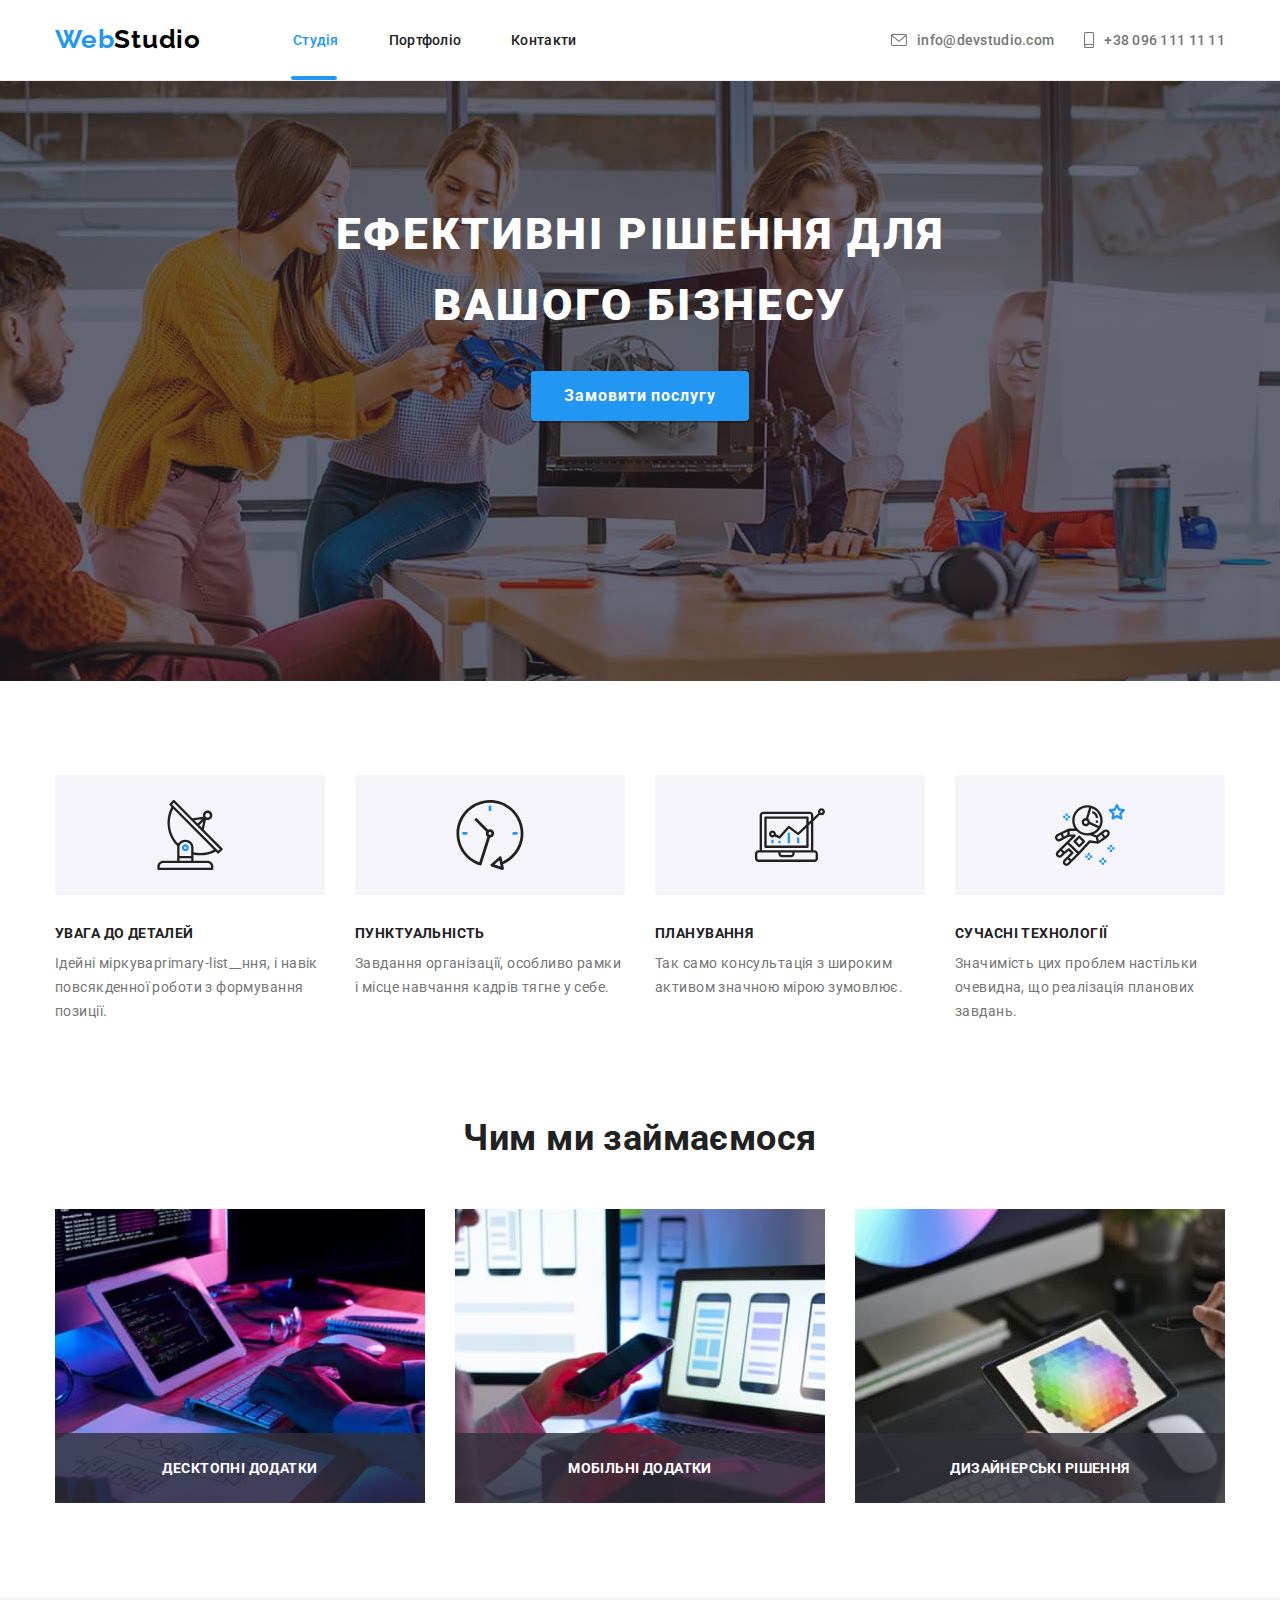
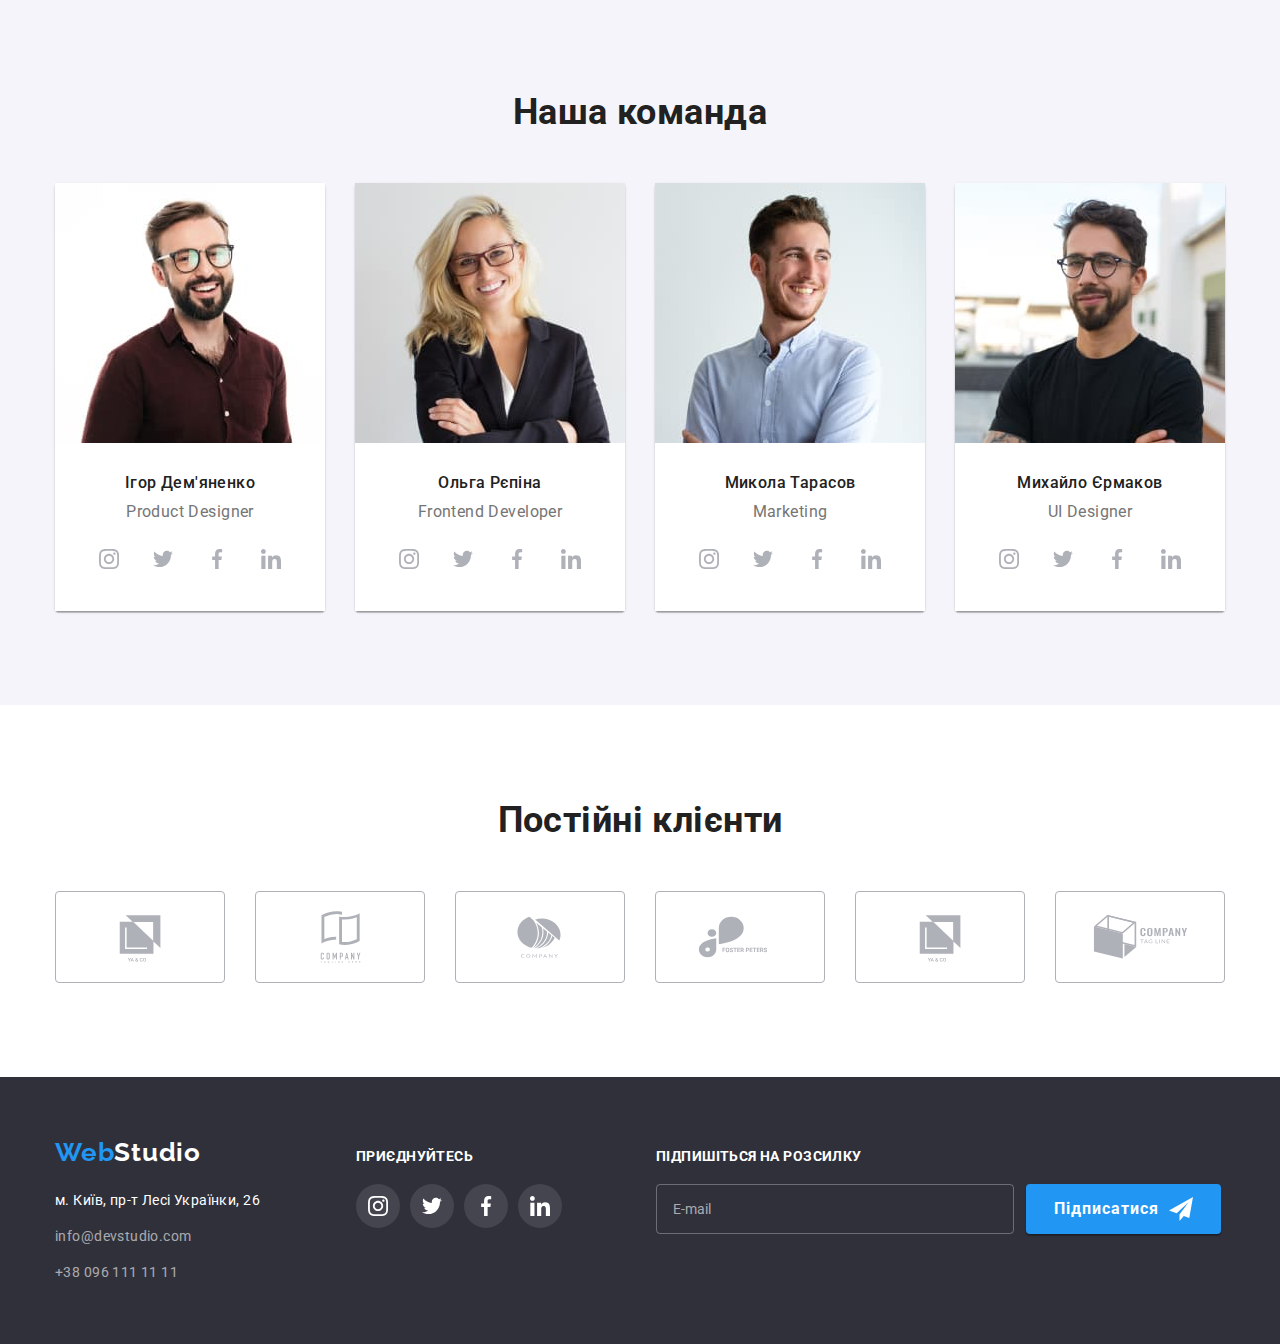
==== commit 3ba3d7d8: "Update index.html" ====
--- a/index.html
+++ b/index.html
@@ -160,15 +160,25 @@
           <h2 class="main__title">Чим ми займаємося</h2>
           <ul class="main-cardset list">
             <li class="main-card">
-              <img src="./images/box-1.jpg" alt="Робота з планшетом і клавіатурою" width="370" />
+              <img 
+              srcset="./images/box-1.jpg 1x, ./images/box-1-2x.jpg 2x "
+              src="./images/box-1.jpg" 
+              alt="Робота з планшетом і клавіатурою" 
+              width="370" />
               <p class="main-card__text">Десктопні додатки</p>
             </li>
             <li class="main-card">
-              <img src="./images/box-2.jpg" alt="Робота з телефоном і комп'ютером" width="370" />
+              <img
+              srcset="./images/box-2.jpg 1x, ./images/box-2-2x.jpg 2x "
+              src="./images/box-2.jpg" 
+              alt="Робота з телефоном і комп'ютером" 
+              width="370" />
               <p class="main-card__text">Мобільні додатки</p>
             </li>
             <li class="main-card">
-              <img src="./images/box-3.jpg" alt="Робота з планшетом" width="370" />
+              <img 
+              srcset="./images/box-3.jpg 1x, ./images/box-3-2x.jpg 2x "
+              src="./images/box-3.jpg" alt="Робота з планшетом" width="370" />
               <p class="main-card__text">Дизайнерські рішення</p>
             </li>
           </ul>
@@ -180,18 +190,21 @@
           <ul class="list secondary-cardset">
             <li class="secondary-item">
               <img
+              srcset="./images/mobile-1-team-player.jpg 1x, ./images/mobile-1-team-player-2x.jpg 2x "
                 class="mobile-1-player"
                 src="./images/mobile-1-team-player.jpg"
                 alt="хлопець в окулярах"
                 width="450"
               />
               <img
+              srcset="./images/desktop-1-team-player.jpg 1x, ./images/desktop-1-team-player-2x.jpg 2x "
                 class="tablet-1-player"
                 src="./images/desktop-1-team-player.jpg"
                 alt="хлопець в окулярах"
                 width="354"
               />
               <img
+               srcset="./images/1-team-player.jpg 1x, ./images/1-team-player-2x.jpg 2x "
                 class="desktop-1-player"
                 src="./images/1-team-player.jpg"
                 alt="хлопець в окулярах"
@@ -234,19 +247,22 @@
             </li>
             <li class="secondary-item">
               <img
+                srcset="./images/mobile-2-team-player.jpg 1x, ./images/mobile-2-team-player-2x.jpg 2x "
                 class="mobile-2-player"
                 src="./images/mobile-2-team-player.jpg"
                 alt="Дівчина з білим волоссям"
                 width="450"
               />
               <img
+              srcset="./images/desktop-2-team-player.jpg 1x, ./images/desktop-2-team-player-2x.jpg 2x "
                 class="tablet-2-player"
                 src="./images/desktop-2-team-player.jpg"
                 alt="Дівчина з білим волоссям"
                 width="354"
               />
               <img
-                class="desktop-1-player"
+              srcset="./images/2-team-player.jpg 1x, ./images/2-team-player-2x.jpg 2x "
+                class="desktop-2-player"
                 src="./images/2-team-player.jpg"
                 alt="Дівчина з білим волоссям"
                 width="270"
@@ -288,18 +304,21 @@
             </li>
             <li class="secondary-item">
               <img
+              srcset="./images/mobile-3-team-player.jpg 1x, ./images/mobile-3-team-player-2x.jpg 2x "
                 class="mobile-3-player"
                 src="./images/mobile-3-team-player.jpg"
                 alt="Хлопець в голубій рубашці"
                 width="450"
               />
               <img
+              srcset="./images/desktop-3-team-player.jpg 1x, ./images/desktop-3-team-player-2x.jpg 2x "
                 class="tablet-3-player"
                 src="./images/desktop-3-team-player.jpg"
                 alt="Хлопець в голубій рубашці"
                 width="354"
               />
               <img
+              srcset="./images/3-team-player.jpg 1x, ./images/3-team-player-2x.jpg 2x "
                 class="desktop-3-player"
                 src="./images/3-team-player.jpg"
                 alt="Хлопець в голубій рубашці"
@@ -342,18 +361,21 @@
             </li>
             <li class="secondary-item">
               <img
+              srcset="./images/mobile-4-team-player.jpg 1x, ./images/mobile-4-team-player-2x.jpg 2x "
                 class="mobile-4-player"
                 src="./images/mobile-4-team-player.jpg"
                 alt="Хлопець в коричневій футболці"
                 width="450"
               />
               <img
+              srcset="./images/desktop-4-team-player.jpg 1x, ./images/desktop-4-team-player-2x.jpg 2x "
                 class="tablet-4-player"
                 src="./images/desktop-4-team-player.jpg"
                 alt="Хлопець в коричневій футболці"
                 width="354"
               />
               <img
+              srcset="./images/4-team-player.jpg 1x, ./images/4-team-player-2x.jpg 2x "
                 class="desktop-4-player"
                 src="./images/4-team-player.jpg"
                 alt="Хлопець в коричневій футболці"
--- a/css/main.min.css
+++ b/css/main.min.css
@@ -1 +1 @@
-.visually-hidden{position:absolute;white-space:nowrap;width:1px;height:1px;overflow:hidden;border:0;padding:0;clip:rect(0 0 0 0);-webkit-clip-path:inset(50%);clip-path:inset(50%);margin:-1px}body{color:#212121;background-color:#fff;font-family:"Roboto",sans-serif;font-size:14px;line-height:1.1428571429;letter-spacing:.03em}body.modal-open{overflow:hidden}h1,h2,h3,h4,h5,h6,p,ul{margin:0;padding:0}img{display:block;max-width:100%;height:auto}.list{list-style:none;margin:0;padding:0}.section{margin:0 auto;padding:60px 0}@media screen and (min-width: 1200px){.section{padding:94px 0}}label{display:-webkit-box;display:-ms-flexbox;display:flex;-webkit-box-align:center;-ms-flex-align:center;align-items:center;margin:0;padding:0}.container{margin:0 auto;padding:0 15px}@media screen and (min-width: 480px){.container{width:480px}}@media screen and (min-width: 768px){.container{width:768px}}@media screen and (min-width: 1200px){.container{width:1200px}}.list-portfolio{margin:0 auto;display:block}@media screen and (min-width: 768px){.list-portfolio{display:-webkit-box;display:-ms-flexbox;display:flex;-ms-flex-wrap:wrap;flex-wrap:wrap;gap:30px}}@media screen and (min-width: 768px){.list-portfolio:nth-child(1){height:440px}}.list-prtfolio__item{display:block;margin-bottom:30px;width:450px}@media screen and (min-width: 768px){.list-prtfolio__item{display:-webkit-box;display:-ms-flexbox;display:flex;-ms-flex-wrap:wrap;flex-wrap:wrap;margin-bottom:0px;-ms-flex-preferred-size:calc(50% - 30px);flex-basis:calc(50% - 30px)}}@media screen and (min-width: 1200px){.list-prtfolio__item{-ms-flex-preferred-size:calc(33.3333333333% - 30px);flex-basis:calc(33.3333333333% - 30px)}}.thumb-card__title{margin-bottom:4px;color:#212121;font-size:18px;line-height:2;letter-spacing:.06em;text-decoration:none}.thumb-card__part{padding:20px 24px;border-right:1px solid #eee;border-bottom:1px solid #eee;border-left:1px solid #eee;width:450px}@media screen and (min-width: 768px){.thumb-card__part{width:354px}}@media screen and (min-width: 1200px){.thumb-card__part{width:370px}}.thumb-card__description{color:#757575;font-size:16px;line-height:1.875;text-decoration:none}.list-portfolio__link{position:relative;display:block;text-decoration:none;margin-bottom:0}.list-portfolio__link:hover,.list-portfolio__link:focus{-webkit-box-shadow:0px 1px 1px rgba(0,0,0,.12),0px 4px 4px rgba(0,0,0,.06),1px 4px 6px rgba(0,0,0,.16);box-shadow:0px 1px 1px rgba(0,0,0,.12),0px 4px 4px rgba(0,0,0,.06),1px 4px 6px rgba(0,0,0,.16)}.thumb-card{position:relative;overflow:hidden;width:450px}@media screen and (min-width: 768px){.thumb-card{width:354px}}@media screen and (min-width: 1200px){.thumb-card{width:370px}}.thumb-card__mobile-portfolio{display:block;width:450px}@media screen and (min-width: 768px){.thumb-card__mobile-portfolio{display:none}}.thumb-card__tablet-portfolio{display:none;width:354px}@media screen and (min-width: 768px)and (max-width: 1200px){.thumb-card__tablet-portfolio{display:block}}.thumb-card__desktop-portfolio{display:none;width:370px}@media screen and (min-width: 1200px){.thumb-card__desktop-portfolio{display:block}}.thumb-card__overlay{position:absolute;width:100%;height:100%;top:0;left:0;color:#fff;background-color:#2196f3;display:-webkit-box;display:-ms-flexbox;display:flex;padding:63px 24px;-webkit-box-align:center;-ms-flex-align:center;align-items:center;-webkit-box-pack:center;-ms-flex-pack:center;justify-content:center;font-size:18px;line-height:1.5555555556;letter-spacing:.03em;-webkit-transform:translateY(100%);transform:translateY(100%);-webkit-transition:color 250ms cubic-bezier(0.4, 0, 0.2, 1),opacity 250ms cubic-bezier(0.4, 0, 0.2, 1),background-color 250ms cubic-bezier(0.4, 0, 0.2, 1),-webkit-transform 250ms cubic-bezier(0.4, 0, 0.2, 1);transition:color 250ms cubic-bezier(0.4, 0, 0.2, 1),opacity 250ms cubic-bezier(0.4, 0, 0.2, 1),background-color 250ms cubic-bezier(0.4, 0, 0.2, 1),-webkit-transform 250ms cubic-bezier(0.4, 0, 0.2, 1);transition:color 250ms cubic-bezier(0.4, 0, 0.2, 1),transform 250ms cubic-bezier(0.4, 0, 0.2, 1),opacity 250ms cubic-bezier(0.4, 0, 0.2, 1),background-color 250ms cubic-bezier(0.4, 0, 0.2, 1);transition:color 250ms cubic-bezier(0.4, 0, 0.2, 1),transform 250ms cubic-bezier(0.4, 0, 0.2, 1),opacity 250ms cubic-bezier(0.4, 0, 0.2, 1),background-color 250ms cubic-bezier(0.4, 0, 0.2, 1),-webkit-transform 250ms cubic-bezier(0.4, 0, 0.2, 1)}.list-portfolio__link:hover .thumb-card__overlay,.list-portfolio__link:focus .thumb-card__overlay{-webkit-transform:translateY(0%);transform:translateY(0%)}.clients-list{display:-webkit-box;display:-ms-flexbox;display:flex;-ms-flex-wrap:wrap;flex-wrap:wrap;gap:30px}.clients__text{margin-bottom:30px;font-size:36px;line-height:1.1666666667;text-align:center;color:#212121}@media screen and (min-width: 1200px){.clients__text{margin-bottom:50px}}.clients-list__link{display:block;text-align:center;fill:#afb1b8;height:92px;width:210px;padding:16px 32px;border:1px solid #afb1b8;border-radius:4px;-webkit-transition:fill 250ms cubic-bezier(0.4, 0, 0.2, 1),border-color 250ms cubic-bezier(0.4, 0, 0.2, 1);transition:fill 250ms cubic-bezier(0.4, 0, 0.2, 1),border-color 250ms cubic-bezier(0.4, 0, 0.2, 1)}@media screen and (min-width: 768px){.clients-list__link{height:92px;width:226px}}@media screen and (min-width: 1200px){.clients-list__link{height:92px;width:170px}}.clients-list__link:hover,.clients-list__link:focus{fill:#2196f3;border-color:#2196f3}.footer{position:relative;margin:0 auto;background-color:#2f303a;padding-top:60px;padding-bottom:60px;width:480px}@media screen and (min-width: 768px){.footer{width:768px;-webkit-box-orient:horizontal;-webkit-box-direction:normal;-ms-flex-direction:row;flex-direction:row;padding-left:76px;padding-right:89px;padding-bottom:276px}}@media screen and (min-width: 1200px){.footer{padding-left:0px;padding-right:0px;padding-bottom:60px;width:100%;max-width:1600px}}.footer__container{display:-webkit-box;display:-ms-flexbox;display:flex;-webkit-box-orient:vertical;-webkit-box-direction:normal;-ms-flex-direction:column;flex-direction:column;-webkit-box-pack:baseline;-ms-flex-pack:baseline;justify-content:baseline}@media screen and (min-width: 768px){.footer__container{-webkit-box-orient:horizontal;-webkit-box-direction:normal;-ms-flex-direction:row;flex-direction:row}}@media screen and (min-width: 1200px){.footer__container{-webkit-box-align:baseline;-ms-flex-align:baseline;align-items:baseline;-webkit-box-pack:start;-ms-flex-pack:start;justify-content:flex-start}}.footer-nav{position:relative;display:-webkit-box;display:-ms-flexbox;display:flex;-webkit-box-orient:vertical;-webkit-box-direction:normal;-ms-flex-direction:column;flex-direction:column;margin-bottom:60px}@media screen and (max-width: 768px){.footer-nav{-webkit-box-align:center;-ms-flex-align:center;align-items:center}}@media screen and (min-width: 768px){.footer-nav{margin-right:165px;margin-bottom:0px}}@media screen and (min-width: 1200px){.footer-nav{margin-right:70px}}.adress{width:232px}@media screen and (max-width: 768px){.adress{text-align:center}}@media screen and (min-width: 1200px){.adress{max-width:231px}}.footer__logo{padding-bottom:28px}@media screen and (min-width: 1200px){.footer__logo{padding-bottom:20px}}.logo__light{color:#fff;-webkit-transition:color 250ms cubic-bezier(0.4, 0, 0.2, 1);transition:color 250ms cubic-bezier(0.4, 0, 0.2, 1)}.footer__logo:hover .logo__light{color:#2196f3}.adress__item{margin-bottom:12px}.adress__link{display:block;color:#fff;line-height:1.7142857143;font-style:normal;text-decoration:none;-webkit-transition:color 250ms cubic-bezier(0.4, 0, 0.2, 1);transition:color 250ms cubic-bezier(0.4, 0, 0.2, 1)}.adress__link:hover,.adress__link:focus{color:#2196f3}.adress__mail{margin-bottom:12px}.adress__contacts-link{display:block;color:rgba(255,255,255,.6);line-height:1.7142857143;font-style:normal;text-decoration:none;-webkit-transition:color 250ms cubic-bezier(0.4, 0, 0.2, 1);transition:color 250ms cubic-bezier(0.4, 0, 0.2, 1)}.adress__contacts-link:hover,.adress__contacts-link:focus{color:#2196f3}.join{display:-webkit-box;display:-ms-flexbox;display:flex;-webkit-box-orient:vertical;-webkit-box-direction:normal;-ms-flex-direction:column;flex-direction:column;width:206px;height:80px;-webkit-box-align:center;-ms-flex-align:center;align-items:center;margin-bottom:60px}@media screen and (min-width: 768px){.join{-webkit-box-align:start;-ms-flex-align:start;align-items:flex-start}}@media screen and (min-width: 1200px){.join{margin-right:94px;margin-bottom:0}}.join__text{display:-webkit-box;display:-ms-flexbox;display:flex;margin-bottom:20px;font-size:14px;font-weight:700;line-height:1.1428571429;letter-spacing:.03em;text-transform:uppercase;text-align:center;color:#fff}.backdrop{position:fixed;top:0;left:0;width:100%;height:100%;opacity:1;background-color:rgba(0,0,0,.2);-webkit-transition:opacity 250ms cubic-bezier(0.4, 0, 0.2, 1),visibility 250ms cubic-bezier(0.4, 0, 0.2, 1);transition:opacity 250ms cubic-bezier(0.4, 0, 0.2, 1),visibility 250ms cubic-bezier(0.4, 0, 0.2, 1);padding:93px 15px;overflow-y:scroll}@media screen and (min-width: 768px){.backdrop{padding:208px 159px}}.backdrop.is-hidden{opacity:0;pointer-events:none;visibility:hidden}.backdrop__modal{display:block;padding:40px;margin:0 auto;-webkit-transition:background-color 250ms cubic-bezier(0.4, 0, 0.2, 1),-webkit-transform cubic-bezier(0.4, 0, 0.2, 1);transition:background-color 250ms cubic-bezier(0.4, 0, 0.2, 1),-webkit-transform cubic-bezier(0.4, 0, 0.2, 1);transition:background-color 250ms cubic-bezier(0.4, 0, 0.2, 1),transform cubic-bezier(0.4, 0, 0.2, 1);transition:background-color 250ms cubic-bezier(0.4, 0, 0.2, 1),transform cubic-bezier(0.4, 0, 0.2, 1),-webkit-transform cubic-bezier(0.4, 0, 0.2, 1);width:100%;max-width:450px;height:100%;max-height:609px;background-color:#fff}@media screen and (min-width: 1200px){.backdrop__modal{max-width:528px;max-height:581px;margin:0;position:absolute;top:50%;left:50%;-webkit-transform:translate(-50%, -50%) scale(1);transform:translate(-50%, -50%) scale(1)}}.backdrop.is-hidden .backdrop__modal{-webkit-transform:scale(0.9) translate(-50%, -50%);transform:scale(0.9) translate(-50%, -50%)}.button-close-modal{position:absolute;top:8px;right:8px;padding:4px 3px;display:-webkit-box;display:-ms-flexbox;display:flex;-webkit-box-align:center;-ms-flex-align:center;align-items:center;-webkit-box-pack:center;-ms-flex-pack:center;justify-content:center;width:30px;height:30px;fill:#000;background-color:#fff;border:1px solid rgba(0,0,0,.1);border-radius:50%;cursor:pointer;outline:none}.button-close-modal:hover,.button-close-modal:focus{fill:#2196f3}.form{width:100%}.form__description{font-weight:700;font-size:20px;line-height:1.15;text-align:center;letter-spacing:.03em;margin-bottom:12px}.form__field{margin-bottom:10px}.form__control{position:relative}.form__input{display:block;height:40px;width:100%;padding:14px 15px 14px 42px;border:1px solid rgba(33,33,33,.2);border-radius:4px;outline:none}.form__input:focus{border-color:#2196f3}.form__icon{position:absolute;top:50%;left:12px;-webkit-transform:translateY(-50%);transform:translateY(-50%);fill:currentColor;pointer-events:none}.form__input:focus+.form__icon{color:#2196f3;fill:#2196f3}.form__label{display:block;margin-bottom:4px;text-align:start;color:#757575;font-size:12px;line-height:1.1666666667;letter-spacing:.01em;margin-bottom:4px}.form__textarea-field{margin-bottom:20px}.form__textarea{display:block;width:100%;padding:12px 16px;border:1px solid rgba(33,33,33,.2);border-radius:4px;outline:none;height:120px;resize:none}.form__textarea::-webkit-input-placeholder{position:relative;display:block;color:rgba(117,117,117,.5);font-size:12px;line-height:1.1666666667;letter-spacing:.01em;z-index:3}.form__textarea::-moz-placeholder{position:relative;display:block;color:rgba(117,117,117,.5);font-size:12px;line-height:1.1666666667;letter-spacing:.01em;z-index:3}.form__textarea:-ms-input-placeholder{position:relative;display:block;color:rgba(117,117,117,.5);font-size:12px;line-height:1.1666666667;letter-spacing:.01em;z-index:3}.form__textarea::-ms-input-placeholder{position:relative;display:block;color:rgba(117,117,117,.5);font-size:12px;line-height:1.1666666667;letter-spacing:.01em;z-index:3}.form__textarea::placeholder{position:relative;display:block;color:rgba(117,117,117,.5);font-size:12px;line-height:1.1666666667;letter-spacing:.01em;z-index:3}.form__textarea:focus{border-color:#2196f3}.form__checkbox{margin-bottom:30px;position:relative}.form__checkbox-input{display:block;-webkit-appearance:none;-moz-appearance:none;appearance:none;text-align:center}.form__label-checkbox{position:relative;display:block;text-align:left;padding-left:33px;color:#757575;line-height:1.7142857143;letter-spacing:.03em}.form__label-checkbox::before{display:-webkit-box;display:-ms-flexbox;display:flex;content:"";position:absolute;top:4px;left:13px;-webkit-box-align:center;-ms-flex-align:center;align-items:center;width:16px;height:15px;border:1px solid #212121;border-radius:2px;opacity:1;background-origin:border-box}.form__checkbox-input:checked~.form__label-checkbox::before{opacity:0}.form__checkbox-link{color:#2196f3}.form__icon-checkbox{display:-webkit-inline-box;display:-ms-inline-flexbox;display:inline-flex;position:absolute;top:4px;left:13px;padding:4px 2px 3px 3px;width:16px;height:15px;border:1px;border-color:#2196f3;background-color:#2196f3;background-origin:border-box;opacity:0}.form__checkbox-input:checked+.form__icon-checkbox{border:2px;border-color:#2196f3;background-origin:border-box;background-color:#2196f3;fill:#188ce8;opacity:1}.form__main-button{padding:10px 58px}.form-footer{position:relative;display:-webkit-box;display:-ms-flexbox;display:flex;-webkit-box-orient:vertical;-webkit-box-direction:normal;-ms-flex-direction:column;flex-direction:column;-webkit-box-align:start;-ms-flex-align:start;align-items:flex-start;-webkit-box-pack:baseline;-ms-flex-pack:baseline;justify-content:baseline}@media screen and (min-width: 768px)and (max-width: 1200px){.form-footer{position:absolute;top:248px;left:159px}}@media screen and (min-width: 1200px){.form-footer{position:relative}}.form-footer__field{position:relative}.form-footer__text{width:100%;color:#fff;font-size:14px;font-weight:700;line-height:1.1428571429;letter-spacing:.03em;text-transform:uppercase;margin-bottom:20px;text-align:center}@media screen and (min-width: 1200px){.form-footer__text{text-align:start}}.form-footer__label{display:block}.form-footer__follow{position:relative;display:block;min-width:450px;min-height:50px;padding-left:16px;color:#fff;border:1px solid rgba(255,255,255,.3);border-radius:4px;background-color:inherit;margin-bottom:20px}@media screen and (min-width: 1200px){.form-footer__follow{min-width:358px;margin-bottom:0px}}.form-footer__follow::-webkit-input-placeholder{color:rgba(255,255,255,.6)}.form-footer__follow::-moz-placeholder{color:rgba(255,255,255,.6)}.form-footer__follow:-ms-input-placeholder{color:rgba(255,255,255,.6)}.form-footer__follow::-ms-input-placeholder{color:rgba(255,255,255,.6)}.form-footer__follow::placeholder{color:rgba(255,255,255,.6)}.form-footer__main-button{padding:10px 28px}@media screen and (min-width: 1200px){.form-footer__main-button{position:absolute;left:100%;top:0;-webkit-transform:translatex(12px);transform:translatex(12px)}}.button-form__icon{display:block;margin-left:10px;fill:#fff;width:24px;height:24px}.header{position:relative;background-color:#fff;border-bottom:1px solid #ececec}.header__container{display:-webkit-box;display:-ms-flexbox;display:flex;-webkit-box-align:center;-ms-flex-align:center;align-items:center;-webkit-box-pack:justify;-ms-flex-pack:justify;justify-content:space-between}.header__nav{display:-webkit-box;display:-ms-flexbox;display:flex;-webkit-box-align:center;-ms-flex-align:center;align-items:center;-webkit-box-pack:justify;-ms-flex-pack:justify;justify-content:space-between;background-color:#fff}.menu-container{display:none;position:absolute;background-color:#fff;padding:48px 40px;text-align:start;font-size:20px;-webkit-box-shadow:0px 4px 8px rgba(0,0,0,.04),0px 2px 4px rgba(0,0,0,.08),0px 1px 3px rgba(0,0,0,.16);box-shadow:0px 4px 8px rgba(0,0,0,.04),0px 2px 4px rgba(0,0,0,.08),0px 1px 3px rgba(0,0,0,.16);height:796px;font-weight:500;font-size:40px;line-height:1.175;letter-spacing:.02em;color:#212121;top:100%;left:0;width:100%;z-index:1}.menu-container.is-open{display:block}.menu-container__list{margin-top:274px}.menu-container__item{display:block;padding-bottom:32px;margin:0}.menu-container__mail{display:block;text-decoration:none;color:#2196f3;font-weight:500;font-size:24px;line-height:1.1666666667;letter-spacing:.02em;color:#757575}.menu-container__phone{display:block;text-decoration:none;font-weight:500;font-size:34px;line-height:1.1764705882;letter-spacing:.02em;color:#2196f3}.menu-container__network-flex{display:-webkit-box;display:-ms-flexbox;display:flex}.menu-container__item-network:not(:last-child){margin-right:20px}.menu-container__network{display:block;font-weight:500;font-size:18px;line-height:1.2222222222;letter-spacing:.02em;color:#2196f3;margin:0;padding:0}.header__burger-menu{display:-webkit-inline-box;display:-ms-inline-flexbox;display:inline-flex;text-align:center;-webkit-box-pack:center;-ms-flex-pack:center;justify-content:center;margin:0;padding:0;border:none;background-color:rgba(0,0,0,0)}@media screen and (min-width: 768px){.header__burger-menu{display:none}}.header__burger-menu.is-open .header__icon-close{display:block}.header__burger-menu.is-open .header__icon-menu{display:none}.header__burger-menu .header__icon-close{display:none}.header__icon-close:hover,.header__icon-close:focus{color:#2196f3;translate:color 250 ms cubic-bezier(0.4, 0, 0.2, 1)}.header__link{display:block;padding-bottom:32px;padding-top:0;color:#212121;font-weight:500;line-height:1.1428571429;letter-spacing:.02em;text-decoration:none;text-decoration:none;-webkit-transition:color 250ms cubic-bezier(0.4, 0, 0.2, 1);transition:color 250ms cubic-bezier(0.4, 0, 0.2, 1)}@media screen and (min-width: 768px){.header__link{padding-top:32px}}.header__link:hover,.header__link:focus{color:#2196f3}.header__link--current{color:#2196f3;position:relative}.header__link--current::after{display:block;content:"";width:100%;height:4px;background-color:#2196f3;border-radius:2px;position:absolute;top:76px;left:-2px;-webkit-transition:opacity 250ms cubic-bezier(0.4, 0, 0.2, 1);transition:opacity 250ms cubic-bezier(0.4, 0, 0.2, 1)}@media screen and (max-width: 768px){.header__link--current::after{display:none}}.header__menu{display:none;-ms-flex-negative:0;flex-shrink:0;list-style:none;margin:0;padding:0;margin-left:auto}@media screen and (min-width: 768px){.header__menu{display:-webkit-box;display:-ms-flexbox;display:flex}}.header__item:not(:last-child){margin-right:50px}.contacts__mail{display:block;padding-bottom:10px;fill:#757575;color:#757575;font-weight:500;letter-spacing:.02em;text-decoration:none;-webkit-transition:color 250ms cubic-bezier(0.4, 0, 0.2, 1),fill 250ms cubic-bezier(0.4, 0, 0.2, 1);transition:color 250ms cubic-bezier(0.4, 0, 0.2, 1),fill 250ms cubic-bezier(0.4, 0, 0.2, 1)}@media screen and (min-width: 1200px){.contacts__mail{display:-webkit-box;display:-ms-flexbox;display:flex;-webkit-box-align:center;-ms-flex-align:center;align-items:center;padding-bottom:32px;padding-top:32px;margin-right:30px}}.contacts__mail:hover,.contacts__mail:focus{color:#2196f3;fill:#2196f3}.contacts__item{display:-webkit-box;display:-ms-flexbox;display:flex;-webkit-box-align:center;-ms-flex-align:center;align-items:center;-webkit-box-pack:center;-ms-flex-pack:center;justify-content:center}.contacts__icon{margin-right:10px}.contacts{display:none;-ms-flex-negative:0;flex-shrink:0;list-style:none;margin:0;padding:21px 0px;margin-left:auto}@media screen and (min-width: 768px){.contacts{display:-webkit-box;display:-ms-flexbox;display:flex;-webkit-box-orient:vertical;-webkit-box-direction:normal;-ms-flex-direction:column;flex-direction:column}}@media screen and (min-width: 1200px){.contacts{display:-webkit-box;display:-ms-flexbox;display:flex;-webkit-box-orient:horizontal;-webkit-box-direction:normal;-ms-flex-direction:row;flex-direction:row;padding:0}}.contacts__phone{display:block;margin-right:auto;fill:#757575;color:#757575;font-weight:500;letter-spacing:.02em;text-decoration:none;text-decoration:none;-webkit-transition:color 250ms cubic-bezier(0.4, 0, 0.2, 1),fill 250ms cubic-bezier(0.4, 0, 0.2, 1);transition:color 250ms cubic-bezier(0.4, 0, 0.2, 1),fill 250ms cubic-bezier(0.4, 0, 0.2, 1)}@media screen and (min-width: 1200px){.contacts__phone{display:-webkit-box;display:-ms-flexbox;display:flex;text-align:center;-webkit-box-pack:start;-ms-flex-pack:start;justify-content:flex-start;padding-top:32px;padding-bottom:32px}}.contacts__phone:hover,.contacts__phone:focus{color:#2196f3;fill:#2196f3}.hero{text-align:center;padding-top:118px;padding-bottom:118px;background-color:#2f303a}.hero--overlay{height:400px;max-width:480px;margin-left:auto;margin-right:auto;background-image:-webkit-gradient(linear, left top, left bottom, from(rgba(47, 48, 58, 0.4)), to(rgba(47, 48, 58, 0.4))),url(/images/mobile-background-image-hero.jpg);background-image:linear-gradient(rgba(47, 48, 58, 0.4), rgba(47, 48, 58, 0.4)),url(/images/mobile-background-image-hero.jpg);background-repeat:no-repeat;background-position:center;background-size:cover}@media screen and (min-width: 768px){.hero--overlay{height:400px;max-width:768px;margin-left:auto;margin-right:auto;background-image:-webkit-gradient(linear, left top, left bottom, from(rgba(47, 48, 58, 0.4)), to(rgba(47, 48, 58, 0.4))),url(/images/tablet-background-image.jpg);background-image:linear-gradient(rgba(47, 48, 58, 0.4), rgba(47, 48, 58, 0.4)),url(/images/tablet-background-image.jpg)}}@media screen and (min-width: 1200px){.hero--overlay{height:600px;max-width:1600px;margin-left:auto;margin-right:auto;background-image:-webkit-gradient(linear, left top, left bottom, from(rgba(47, 48, 58, 0.4)), to(rgba(47, 48, 58, 0.4))),url(../images/background-image-hero.jpg);background-image:linear-gradient(rgba(47, 48, 58, 0.4), rgba(47, 48, 58, 0.4)),url(../images/background-image-hero.jpg)}}.hero__title{margin:0 auto 30px;max-width:696px;color:#fff;font-weight:900;font-size:26px;line-height:1.6153846154;letter-spacing:.06em;text-transform:uppercase}@media screen and (min-width: 768px){.hero__title{font-size:44px;line-height:1.3636363636}}@media screen and (min-width: 1200px){.hero__title{font-size:44px;line-height:1.3636363636}}.hero__main-button{padding:10px 23px}@media screen and (min-width: 1200px){.hero__main-button{min-width:218px;padding:10px 32px}}.logo{display:block;width:134px;color:#2196f3;font-family:"Raleway",sans-serif;font-weight:700;font-size:24px;line-height:1.1666666667;letter-spacing:.03em;text-decoration:none;-webkit-transition:color 250ms cubic-bezier(0.4, 0, 0.2, 1);transition:color 250ms cubic-bezier(0.4, 0, 0.2, 1)}@media screen and (min-width: 1200px){.logo{width:145px;font-weight:700;font-size:26px;line-height:1.1923076923}}.logo:hover .logo__dark{color:#2196f3}.logo__dark{color:#000;-webkit-transition:color 250ms cubic-bezier(0.4, 0, 0.2, 1);transition:color 250ms cubic-bezier(0.4, 0, 0.2, 1)}.logo:hover .logo__dark,.logo:focus .logo__dark{color:#2196f3}.header__logo{display:block;margin-right:276px;padding-top:16px;padding-bottom:16px}@media screen and (min-width: 768px){.header__logo{margin-right:88px;padding-top:26px;padding-bottom:26px}}@media screen and (min-width: 1200px){.header__logo{margin-right:93px;padding-top:24px;padding-bottom:25px}}.main-button{max-width:200px;height:50px;border:0;border-radius:4px;margin:0 auto;color:#fff;background-color:#2196f3;font-family:inherit;font-weight:700;font-size:16px;line-height:1.875;letter-spacing:.06em;display:-webkit-box;display:-ms-flexbox;display:flex;-webkit-box-align:center;-ms-flex-align:center;align-items:center;-webkit-box-pack:center;-ms-flex-pack:center;justify-content:center;cursor:pointer;-webkit-box-shadow:0px 1px 3px rgba(0,0,0,.12),0px 1px 1px rgba(0,0,0,.14),0px 2px 1px rgba(0,0,0,.2);box-shadow:0px 1px 3px rgba(0,0,0,.12),0px 1px 1px rgba(0,0,0,.14),0px 2px 1px rgba(0,0,0,.2);-webkit-transition:color 250ms cubic-bezier(0.4, 0, 0.2, 1),background-color 250ms cubic-bezier(0.4, 0, 0.2, 1);transition:color 250ms cubic-bezier(0.4, 0, 0.2, 1),background-color 250ms cubic-bezier(0.4, 0, 0.2, 1)}.main-button:hover,.main-button:focus{color:#fff;background-color:#188ce8}.main{background-color:#fff;padding-top:0}@media screen and (min-width: 0px)and (max-width: 1200px){.main{display:none}}.main__title{text-align:center;margin-bottom:50px;font-size:36px;line-height:1.1666666667}.main-container{display:-webkit-box;display:-ms-flexbox;display:flex;-webkit-box-orient:vertical;-webkit-box-direction:normal;-ms-flex-direction:column;flex-direction:column;-webkit-box-pack:start;-ms-flex-pack:start;justify-content:flex-start}.main-cardset{display:-webkit-box;display:-ms-flexbox;display:flex;-webkit-box-orient:horizontal;-webkit-box-direction:normal;-ms-flex-direction:row;flex-direction:row;-webkit-box-pack:start;-ms-flex-pack:start;justify-content:flex-start;margin-top:-30px;margin-left:-30px}.main-card{display:-webkit-box;display:-ms-flexbox;display:flex;margin-top:30px;margin-left:30px;-ms-flex-preferred-size:calc(33.3333333333% - 30px);flex-basis:calc(33.3333333333% - 30px);position:relative}.main-card__text{display:-webkit-box;display:-ms-flexbox;display:flex;-webkit-box-align:center;-ms-flex-align:center;align-items:center;-webkit-box-pack:center;-ms-flex-pack:center;justify-content:center;position:absolute;bottom:0px;left:0px;width:100%;height:70px;color:#fff;background-color:rgba(47,48,58,.8);font-weight:700;line-height:1.1428571429;letter-spacing:.03em;text-transform:uppercase}.network{display:-webkit-box;display:-ms-flexbox;display:flex;width:206px;height:44px;-webkit-box-align:center;-ms-flex-align:center;align-items:center;-webkit-box-pack:justify;-ms-flex-pack:justify;justify-content:space-between;text-transform:uppercase}.network__link{display:-webkit-box;display:-ms-flexbox;display:flex;width:44px;height:44px;border-radius:50%;color:#afb1b8;-webkit-box-align:center;-ms-flex-align:center;align-items:center;-webkit-box-pack:center;-ms-flex-pack:center;justify-content:center;fill:currentColor;-webkit-transition:color 250ms cubic-bezier(0.4, 0, 0.2, 1),fill 250ms cubic-bezier(0.4, 0, 0.2, 1),background-color 250ms cubic-bezier(0.4, 0, 0.2, 1);transition:color 250ms cubic-bezier(0.4, 0, 0.2, 1),fill 250ms cubic-bezier(0.4, 0, 0.2, 1),background-color 250ms cubic-bezier(0.4, 0, 0.2, 1)}.network__link:hover,.network__link:focus{background-color:#2196f3;color:#fff;fill:currentColor}.network__link--painted{background-color:rgba(255,255,255,.1)}.icon--white{fill:#fff}.primary{background-color:var(--hero-color)}.primary-container{display:-webkit-box;display:-ms-flexbox;display:flex}.primary-list{display:-webkit-box;display:-ms-flexbox;display:flex;-ms-flex-wrap:wrap;flex-wrap:wrap;margin-top:-30px;margin-left:-30px;list-style:none}.primary-list__item{display:-webkit-box;display:-ms-flexbox;display:flex;-webkit-box-orient:vertical;-webkit-box-direction:normal;-ms-flex-direction:column;flex-direction:column;width:450px;margin-top:30px;margin-left:30px}@media screen and (min-width: 768px){.primary-list__item{width:354px;-ms-flex-preferred-size:calc(50% - 30px);flex-basis:calc(50% - 30px)}}@media screen and (min-width: 1200px){.primary-list__item{width:270px;margin-top:30px;margin-left:30px;-ms-flex-preferred-size:calc(25% - 30px);flex-basis:calc(25% - 30px)}}.primary-list__icon-background{height:120px;max-width:100%;padding:25px 100px;margin-bottom:30px;background-color:#f5f4fa;border-radius:4px;text-align:center}.primary-list__title{margin-bottom:10px;text-align:center;text-transform:uppercase;font-size:14px}@media screen and (min-width: 768px){.primary-list__title{text-align:start}}.primary-list__description{color:#757575;line-height:1.7142857143}.secondary-buttons{display:-webkit-box;display:-ms-flexbox;display:flex;-webkit-box-align:center;-ms-flex-align:center;align-items:center;-ms-flex-wrap:wrap;flex-wrap:wrap;gap:15px 8px;margin-bottom:40px}@media screen and (min-width: 768px){.secondary-buttons{margin-bottom:30px}}@media screen and (min-width: 1200px){.secondary-buttons{margin-bottom:50px}}.secondary-button{text-align:center;padding:6px 22px;border:0;border-radius:4px;color:#212121;background-color:#f5f4fa;font-family:inherit;font-weight:500;font-size:16px;line-height:1.625;cursor:pointer;-webkit-transition:color 250ms cubic-bezier(0.4, 0, 0.2, 1),background-color 250ms cubic-bezier(0.4, 0, 0.2, 1),-webkit-box-shadow 250ms cubic-bezier(0.4, 0, 0.2, 1);transition:color 250ms cubic-bezier(0.4, 0, 0.2, 1),background-color 250ms cubic-bezier(0.4, 0, 0.2, 1),-webkit-box-shadow 250ms cubic-bezier(0.4, 0, 0.2, 1);transition:color 250ms cubic-bezier(0.4, 0, 0.2, 1),background-color 250ms cubic-bezier(0.4, 0, 0.2, 1),box-shadow 250ms cubic-bezier(0.4, 0, 0.2, 1);transition:color 250ms cubic-bezier(0.4, 0, 0.2, 1),background-color 250ms cubic-bezier(0.4, 0, 0.2, 1),box-shadow 250ms cubic-bezier(0.4, 0, 0.2, 1),-webkit-box-shadow 250ms cubic-bezier(0.4, 0, 0.2, 1)}.secondary-button:hover,.secondary-button:focus{color:#fff;background-color:#2196f3;-webkit-box-shadow:0px 3px 1px rgba(0,0,0,.1),0px 1px 2px rgba(0,0,0,.08),0px 2px 2px rgba(0,0,0,.12);box-shadow:0px 3px 1px rgba(0,0,0,.1),0px 1px 2px rgba(0,0,0,.08),0px 2px 2px rgba(0,0,0,.12)}.secondary-button__item:not(:last-child){margin-right:8px}.secondary{background-color:#f5f4fa}.secondary__title{margin:0 auto 30px;text-align:center;font-size:36px;line-height:1.1666666667}@media screen and (min-width: 1200px){.secondary__title{margin:0 auto 50px}}.secondary-cardset{margin:0 auto}@media screen and (min-width: 768px){.secondary-cardset{display:-webkit-box;display:-ms-flexbox;display:flex;-ms-flex-wrap:wrap;flex-wrap:wrap;margin-top:-30px;margin-left:-30px}}@media screen and (min-width: 1200px){.secondary-cardset{display:-webkit-box;display:-ms-flexbox;display:flex;-ms-flex-wrap:wrap;flex-wrap:wrap;margin-top:-30px;margin-left:-30px}}.secondary-cardset .mobile-1-player{display:block}@media screen and (min-width: 768px){.secondary-cardset .mobile-1-player{display:none}}.secondary-cardset .tablet-1-player{display:none}@media screen and (min-width: 768px)and (max-width: 1200px){.secondary-cardset .tablet-1-player{display:block}}.secondary-cardset .desktop-1-player{display:none}@media screen and (min-width: 1200px){.secondary-cardset .desktop-1-player{display:block}}.secondary-cardset .mobile-2-player{display:block}@media screen and (min-width: 768px){.secondary-cardset .mobile-2-player{display:none}}.secondary-cardset .tablet-2-player{display:none}@media screen and (min-width: 768px)and (max-width: 1200px){.secondary-cardset .tablet-2-player{display:block}}.secondary-cardset .desktop-2-player{display:none}@media screen and (min-width: 1200px){.secondary-cardset .desktop-2-player{display:block}}.secondary-cardset .mobile-3-player{display:block}@media screen and (min-width: 768px){.secondary-cardset .mobile-3-player{display:none}}.secondary-cardset .tablet-3-player{display:none}@media screen and (min-width: 768px)and (max-width: 1200px){.secondary-cardset .tablet-3-player{display:block}}.secondary-cardset .desktop-3-player{display:none}@media screen and (min-width: 1200px){.secondary-cardset .desktop-3-player{display:block}}.secondary-cardset .mobile-4-player{display:block}@media screen and (min-width: 768px){.secondary-cardset .mobile-4-player{display:none}}.secondary-cardset .tablet-4-player{display:none}@media screen and (min-width: 768px)and (max-width: 1200px){.secondary-cardset .tablet-4-player{display:block}}.secondary-cardset .desktop-4-player{display:none}@media screen and (min-width: 1200px){.secondary-cardset .desktop-4-player{display:block}}.secondary-item{display:-webkit-box;display:-ms-flexbox;display:flex;-webkit-box-orient:vertical;-webkit-box-direction:normal;-ms-flex-direction:column;flex-direction:column;margin:0 auto 30px;max-width:450px;-webkit-box-shadow:0px 1px 3px rgba(0,0,0,.12),0px 1px 1px rgba(0,0,0,.14),0px 2px 1px rgba(0,0,0,.2);box-shadow:0px 1px 3px rgba(0,0,0,.12),0px 1px 1px rgba(0,0,0,.14),0px 2px 1px rgba(0,0,0,.2);border-radius:4px}@media screen and (min-width: 768px){.secondary-item{margin-bottom:0;max-width:354px;margin-top:30px;margin-left:30px;-ms-flex-preferred-size:calc(50% - 30px);flex-basis:calc(50% - 30px)}}@media screen and (min-width: 1200px){.secondary-item{margin-bottom:0;max-width:270px;margin-top:30px;margin-left:30px;-ms-flex-preferred-size:calc(25% - 30px);flex-basis:calc(25% - 30px)}}.secondary-item__box{display:-webkit-box;display:-ms-flexbox;display:flex;-webkit-box-orient:vertical;-webkit-box-direction:normal;-ms-flex-direction:column;flex-direction:column;-webkit-box-align:center;-ms-flex-align:center;align-items:center;padding:30px;background-color:#fff}.secondary-item__title{margin-bottom:10px;font-weight:500;font-size:16px;line-height:1.1875}.secondary-item__description{color:#757575;font-size:16px;line-height:1.1875;margin-bottom:16px}/*# sourceMappingURL=main.min.css.map */+.visually-hidden{position:absolute;white-space:nowrap;width:1px;height:1px;overflow:hidden;border:0;padding:0;clip:rect(0 0 0 0);-webkit-clip-path:inset(50%);clip-path:inset(50%);margin:-1px}body{color:#212121;background-color:#fff;font-family:"Roboto",sans-serif;font-size:14px;line-height:1.1428571429;letter-spacing:.03em}body.modal-open{overflow:hidden}h1,h2,h3,h4,h5,h6,p,ul{margin:0;padding:0}img{display:block;max-width:100%;height:auto}.list{list-style:none;margin:0;padding:0}.section{margin:0 auto;padding:60px 0}@media screen and (min-width: 1200px){.section{padding:94px 0}}label{display:-webkit-box;display:-ms-flexbox;display:flex;-webkit-box-align:center;-ms-flex-align:center;align-items:center;margin:0;padding:0}.container{margin:0 auto;padding:0 15px}@media screen and (min-width: 480px){.container{width:480px}}@media screen and (min-width: 768px){.container{width:768px}}@media screen and (min-width: 1200px){.container{width:1200px}}.list-portfolio{margin:0 auto;display:block}@media screen and (min-width: 768px){.list-portfolio{display:-webkit-box;display:-ms-flexbox;display:flex;-ms-flex-wrap:wrap;flex-wrap:wrap;gap:30px}}@media screen and (min-width: 768px){.list-portfolio:nth-child(1){height:440px}}.list-prtfolio__item{display:block;margin-bottom:30px;width:450px}@media screen and (min-width: 768px){.list-prtfolio__item{display:-webkit-box;display:-ms-flexbox;display:flex;-ms-flex-wrap:wrap;flex-wrap:wrap;margin-bottom:0px;-ms-flex-preferred-size:calc(50% - 30px);flex-basis:calc(50% - 30px)}}@media screen and (min-width: 1200px){.list-prtfolio__item{-ms-flex-preferred-size:calc(33.3333333333% - 30px);flex-basis:calc(33.3333333333% - 30px)}}.thumb-card__title{margin-bottom:4px;color:#212121;font-size:18px;line-height:2;letter-spacing:.06em;text-decoration:none}.thumb-card__part{padding:20px 24px;border-right:1px solid #eee;border-bottom:1px solid #eee;border-left:1px solid #eee;width:450px}@media screen and (min-width: 768px){.thumb-card__part{width:354px}}@media screen and (min-width: 1200px){.thumb-card__part{width:370px}}.thumb-card__description{color:#757575;font-size:16px;line-height:1.875;text-decoration:none}.list-portfolio__link{position:relative;display:block;text-decoration:none;margin-bottom:0}.list-portfolio__link:hover,.list-portfolio__link:focus{-webkit-box-shadow:0px 1px 1px rgba(0,0,0,.12),0px 4px 4px rgba(0,0,0,.06),1px 4px 6px rgba(0,0,0,.16);box-shadow:0px 1px 1px rgba(0,0,0,.12),0px 4px 4px rgba(0,0,0,.06),1px 4px 6px rgba(0,0,0,.16)}.thumb-card{position:relative;overflow:hidden;width:450px}@media screen and (min-width: 768px){.thumb-card{width:354px}}@media screen and (min-width: 1200px){.thumb-card{width:370px}}.thumb-card__mobile-portfolio{display:block;width:450px}@media screen and (min-width: 768px){.thumb-card__mobile-portfolio{display:none}}.thumb-card__tablet-portfolio{display:none;width:354px}@media screen and (min-width: 768px)and (max-width: 1200px){.thumb-card__tablet-portfolio{display:block}}.thumb-card__desktop-portfolio{display:none;width:370px}@media screen and (min-width: 1200px){.thumb-card__desktop-portfolio{display:block}}.thumb-card__overlay{position:absolute;width:100%;height:100%;top:0;left:0;color:#fff;background-color:#2196f3;display:-webkit-box;display:-ms-flexbox;display:flex;padding:63px 24px;-webkit-box-align:center;-ms-flex-align:center;align-items:center;-webkit-box-pack:center;-ms-flex-pack:center;justify-content:center;font-size:18px;line-height:1.5555555556;letter-spacing:.03em;-webkit-transform:translateY(100%);transform:translateY(100%);-webkit-transition:color 250ms cubic-bezier(0.4, 0, 0.2, 1),opacity 250ms cubic-bezier(0.4, 0, 0.2, 1),background-color 250ms cubic-bezier(0.4, 0, 0.2, 1),-webkit-transform 250ms cubic-bezier(0.4, 0, 0.2, 1);transition:color 250ms cubic-bezier(0.4, 0, 0.2, 1),opacity 250ms cubic-bezier(0.4, 0, 0.2, 1),background-color 250ms cubic-bezier(0.4, 0, 0.2, 1),-webkit-transform 250ms cubic-bezier(0.4, 0, 0.2, 1);transition:color 250ms cubic-bezier(0.4, 0, 0.2, 1),transform 250ms cubic-bezier(0.4, 0, 0.2, 1),opacity 250ms cubic-bezier(0.4, 0, 0.2, 1),background-color 250ms cubic-bezier(0.4, 0, 0.2, 1);transition:color 250ms cubic-bezier(0.4, 0, 0.2, 1),transform 250ms cubic-bezier(0.4, 0, 0.2, 1),opacity 250ms cubic-bezier(0.4, 0, 0.2, 1),background-color 250ms cubic-bezier(0.4, 0, 0.2, 1),-webkit-transform 250ms cubic-bezier(0.4, 0, 0.2, 1)}.list-portfolio__link:hover .thumb-card__overlay,.list-portfolio__link:focus .thumb-card__overlay{-webkit-transform:translateY(0%);transform:translateY(0%)}.clients-list{display:-webkit-box;display:-ms-flexbox;display:flex;-ms-flex-wrap:wrap;flex-wrap:wrap;gap:30px}.clients__text{margin-bottom:30px;font-size:36px;line-height:1.1666666667;text-align:center;color:#212121}@media screen and (min-width: 1200px){.clients__text{margin-bottom:50px}}.clients-list__link{display:block;text-align:center;fill:#afb1b8;height:92px;width:210px;padding:16px 32px;border:1px solid #afb1b8;border-radius:4px;-webkit-transition:fill 250ms cubic-bezier(0.4, 0, 0.2, 1),border-color 250ms cubic-bezier(0.4, 0, 0.2, 1);transition:fill 250ms cubic-bezier(0.4, 0, 0.2, 1),border-color 250ms cubic-bezier(0.4, 0, 0.2, 1)}@media screen and (min-width: 768px){.clients-list__link{height:92px;width:226px}}@media screen and (min-width: 1200px){.clients-list__link{height:92px;width:170px}}.clients-list__link:hover,.clients-list__link:focus{fill:#2196f3;border-color:#2196f3}.footer{position:relative;margin:0 auto;background-color:#2f303a;padding-top:60px;padding-bottom:60px;width:480px}@media screen and (min-width: 768px){.footer{width:768px;-webkit-box-orient:horizontal;-webkit-box-direction:normal;-ms-flex-direction:row;flex-direction:row;padding-left:76px;padding-right:89px;padding-bottom:276px}}@media screen and (min-width: 1200px){.footer{padding-left:0px;padding-right:0px;padding-bottom:60px;width:100%;max-width:1600px}}.footer__container{display:-webkit-box;display:-ms-flexbox;display:flex;-webkit-box-orient:vertical;-webkit-box-direction:normal;-ms-flex-direction:column;flex-direction:column;-webkit-box-pack:baseline;-ms-flex-pack:baseline;justify-content:baseline;-webkit-box-align:center;-ms-flex-align:center;align-items:center}@media screen and (min-width: 768px){.footer__container{-webkit-box-orient:horizontal;-webkit-box-direction:normal;-ms-flex-direction:row;flex-direction:row}}@media screen and (min-width: 1200px){.footer__container{-webkit-box-align:baseline;-ms-flex-align:baseline;align-items:baseline;-webkit-box-pack:start;-ms-flex-pack:start;justify-content:flex-start}}.footer-nav{position:relative;display:-webkit-box;display:-ms-flexbox;display:flex;-webkit-box-orient:vertical;-webkit-box-direction:normal;-ms-flex-direction:column;flex-direction:column;margin-bottom:60px}@media screen and (max-width: 768px){.footer-nav{-webkit-box-align:center;-ms-flex-align:center;align-items:center}}@media screen and (min-width: 768px){.footer-nav{margin-right:165px;margin-bottom:0px}}@media screen and (min-width: 1200px){.footer-nav{margin-right:70px}}.adress{width:232px}@media screen and (max-width: 768px){.adress{text-align:center}}@media screen and (min-width: 1200px){.adress{max-width:231px}}.footer__logo{padding-bottom:28px}@media screen and (min-width: 1200px){.footer__logo{padding-bottom:20px}}.logo__light{color:#fff;-webkit-transition:color 250ms cubic-bezier(0.4, 0, 0.2, 1);transition:color 250ms cubic-bezier(0.4, 0, 0.2, 1)}.footer__logo:hover .logo__light{color:#2196f3}.adress__item{margin-bottom:12px}.adress__link{display:block;color:#fff;line-height:1.7142857143;font-style:normal;text-decoration:none;-webkit-transition:color 250ms cubic-bezier(0.4, 0, 0.2, 1);transition:color 250ms cubic-bezier(0.4, 0, 0.2, 1)}.adress__link:hover,.adress__link:focus{color:#2196f3}.adress__mail{margin-bottom:12px}.adress__contacts-link{display:block;color:rgba(255,255,255,.6);line-height:1.7142857143;font-style:normal;text-decoration:none;-webkit-transition:color 250ms cubic-bezier(0.4, 0, 0.2, 1);transition:color 250ms cubic-bezier(0.4, 0, 0.2, 1)}.adress__contacts-link:hover,.adress__contacts-link:focus{color:#2196f3}.join{display:-webkit-box;display:-ms-flexbox;display:flex;-webkit-box-orient:vertical;-webkit-box-direction:normal;-ms-flex-direction:column;flex-direction:column;width:206px;height:80px;-webkit-box-align:center;-ms-flex-align:center;align-items:center;margin-left:0px;margin-right:0px;margin-bottom:60px}@media screen and (min-width: 768px){.join{-webkit-box-align:start;-ms-flex-align:start;align-items:flex-start}}@media screen and (min-width: 1200px){.join{margin-right:94px;margin-bottom:0}}.join__text{display:-webkit-box;display:-ms-flexbox;display:flex;margin-bottom:20px;font-size:14px;font-weight:700;line-height:1.1428571429;letter-spacing:.03em;text-transform:uppercase;text-align:center;color:#fff}.backdrop{position:fixed;top:0;left:0;width:100%;height:100%;opacity:1;background-color:rgba(0,0,0,.2);-webkit-transition:opacity 250ms cubic-bezier(0.4, 0, 0.2, 1),visibility 250ms cubic-bezier(0.4, 0, 0.2, 1);transition:opacity 250ms cubic-bezier(0.4, 0, 0.2, 1),visibility 250ms cubic-bezier(0.4, 0, 0.2, 1);padding:93px 15px;overflow-y:scroll}@media screen and (min-width: 768px){.backdrop{padding:208px 159px}}.backdrop.is-hidden{opacity:0;pointer-events:none;visibility:hidden}.backdrop__modal{display:block;padding:40px;margin:0 auto;-webkit-transition:background-color 250ms cubic-bezier(0.4, 0, 0.2, 1),-webkit-transform cubic-bezier(0.4, 0, 0.2, 1);transition:background-color 250ms cubic-bezier(0.4, 0, 0.2, 1),-webkit-transform cubic-bezier(0.4, 0, 0.2, 1);transition:background-color 250ms cubic-bezier(0.4, 0, 0.2, 1),transform cubic-bezier(0.4, 0, 0.2, 1);transition:background-color 250ms cubic-bezier(0.4, 0, 0.2, 1),transform cubic-bezier(0.4, 0, 0.2, 1),-webkit-transform cubic-bezier(0.4, 0, 0.2, 1);width:100%;max-width:450px;height:100%;max-height:609px;background-color:#fff}@media screen and (min-width: 1200px){.backdrop__modal{max-width:528px;max-height:581px;margin:0;position:absolute;top:50%;left:50%;-webkit-transform:translate(-50%, -50%) scale(1);transform:translate(-50%, -50%) scale(1)}}.backdrop.is-hidden .backdrop__modal{-webkit-transform:scale(0.9) translate(-50%, -50%);transform:scale(0.9) translate(-50%, -50%)}.button-close-modal{position:absolute;top:8px;right:8px;padding:4px 3px;display:-webkit-box;display:-ms-flexbox;display:flex;-webkit-box-align:center;-ms-flex-align:center;align-items:center;-webkit-box-pack:center;-ms-flex-pack:center;justify-content:center;width:30px;height:30px;fill:#000;background-color:#fff;border:1px solid rgba(0,0,0,.1);border-radius:50%;cursor:pointer;outline:none}.button-close-modal:hover,.button-close-modal:focus{fill:#2196f3}.form{width:100%}.form__description{font-weight:700;font-size:20px;line-height:1.15;text-align:center;letter-spacing:.03em;margin-bottom:12px}.form__field{margin-bottom:10px}.form__control{position:relative}.form__input{display:block;height:40px;width:100%;padding:14px 15px 14px 42px;border:1px solid rgba(33,33,33,.2);border-radius:4px;outline:none}.form__input:focus{border-color:#2196f3}.form__icon{position:absolute;top:50%;left:12px;-webkit-transform:translateY(-50%);transform:translateY(-50%);fill:currentColor;pointer-events:none}.form__input:focus+.form__icon{color:#2196f3;fill:#2196f3}.form__label{display:block;margin-bottom:4px;text-align:start;color:#757575;font-size:12px;line-height:1.1666666667;letter-spacing:.01em;margin-bottom:4px}.form__textarea-field{margin-bottom:20px}.form__textarea{display:block;width:100%;padding:12px 16px;border:1px solid rgba(33,33,33,.2);border-radius:4px;outline:none;height:120px;resize:none}.form__textarea::-webkit-input-placeholder{position:relative;display:block;color:rgba(117,117,117,.5);font-size:12px;line-height:1.1666666667;letter-spacing:.01em;z-index:3}.form__textarea::-moz-placeholder{position:relative;display:block;color:rgba(117,117,117,.5);font-size:12px;line-height:1.1666666667;letter-spacing:.01em;z-index:3}.form__textarea:-ms-input-placeholder{position:relative;display:block;color:rgba(117,117,117,.5);font-size:12px;line-height:1.1666666667;letter-spacing:.01em;z-index:3}.form__textarea::-ms-input-placeholder{position:relative;display:block;color:rgba(117,117,117,.5);font-size:12px;line-height:1.1666666667;letter-spacing:.01em;z-index:3}.form__textarea::placeholder{position:relative;display:block;color:rgba(117,117,117,.5);font-size:12px;line-height:1.1666666667;letter-spacing:.01em;z-index:3}.form__textarea:focus{border-color:#2196f3}.form__checkbox{margin-bottom:30px;position:relative}.form__checkbox-input{display:block;-webkit-appearance:none;-moz-appearance:none;appearance:none;text-align:center}.form__label-checkbox{position:relative;display:block;text-align:left;padding-left:33px;color:#757575;line-height:1.7142857143;letter-spacing:.03em}.form__label-checkbox::before{display:-webkit-box;display:-ms-flexbox;display:flex;content:"";position:absolute;top:4px;left:13px;-webkit-box-align:center;-ms-flex-align:center;align-items:center;width:16px;height:15px;border:1px solid #212121;border-radius:2px;opacity:1;background-origin:border-box}.form__checkbox-input:checked~.form__label-checkbox::before{opacity:0}.form__checkbox-link{color:#2196f3}.form__icon-checkbox{display:-webkit-inline-box;display:-ms-inline-flexbox;display:inline-flex;position:absolute;top:4px;left:13px;padding:4px 2px 3px 3px;width:16px;height:15px;border:1px;border-color:#2196f3;background-color:#2196f3;background-origin:border-box;opacity:0}.form__checkbox-input:checked+.form__icon-checkbox{border:2px;border-color:#2196f3;background-origin:border-box;background-color:#2196f3;fill:#188ce8;opacity:1}.form__main-button{padding:10px 58px}.form-footer{position:relative;display:-webkit-box;display:-ms-flexbox;display:flex;-webkit-box-orient:vertical;-webkit-box-direction:normal;-ms-flex-direction:column;flex-direction:column;-webkit-box-align:start;-ms-flex-align:start;align-items:flex-start;-webkit-box-pack:baseline;-ms-flex-pack:baseline;justify-content:baseline}@media screen and (min-width: 768px)and (max-width: 1200px){.form-footer{position:absolute;top:248px;left:159px}}@media screen and (min-width: 1200px){.form-footer{position:relative}}.form-footer__field{position:relative}.form-footer__text{width:100%;color:#fff;font-size:14px;font-weight:700;line-height:1.1428571429;letter-spacing:.03em;text-transform:uppercase;margin-bottom:20px;text-align:center}@media screen and (min-width: 1200px){.form-footer__text{text-align:start}}.form-footer__label{display:block}.form-footer__follow{position:relative;display:block;min-width:450px;min-height:50px;padding-left:16px;color:#fff;border:1px solid rgba(255,255,255,.3);border-radius:4px;background-color:inherit;margin-bottom:20px}@media screen and (min-width: 1200px){.form-footer__follow{min-width:358px;margin-bottom:0px}}.form-footer__follow::-webkit-input-placeholder{color:rgba(255,255,255,.6)}.form-footer__follow::-moz-placeholder{color:rgba(255,255,255,.6)}.form-footer__follow:-ms-input-placeholder{color:rgba(255,255,255,.6)}.form-footer__follow::-ms-input-placeholder{color:rgba(255,255,255,.6)}.form-footer__follow::placeholder{color:rgba(255,255,255,.6)}.form-footer__main-button{padding:10px 28px}@media screen and (min-width: 1200px){.form-footer__main-button{position:absolute;left:100%;top:0;-webkit-transform:translatex(12px);transform:translatex(12px)}}.button-form__icon{display:block;margin-left:10px;fill:#fff;width:24px;height:24px}.header{position:relative;background-color:#fff;border-bottom:1px solid #ececec}.header__container{display:-webkit-box;display:-ms-flexbox;display:flex;-webkit-box-align:center;-ms-flex-align:center;align-items:center;-webkit-box-pack:justify;-ms-flex-pack:justify;justify-content:space-between}.header__nav{display:-webkit-box;display:-ms-flexbox;display:flex;-webkit-box-align:center;-ms-flex-align:center;align-items:center;-webkit-box-pack:justify;-ms-flex-pack:justify;justify-content:space-between;background-color:#fff}.menu-container{display:none;position:absolute;background-color:#fff;padding:48px 40px;text-align:start;font-size:20px;-webkit-box-shadow:0px 4px 8px rgba(0,0,0,.04),0px 2px 4px rgba(0,0,0,.08),0px 1px 3px rgba(0,0,0,.16);box-shadow:0px 4px 8px rgba(0,0,0,.04),0px 2px 4px rgba(0,0,0,.08),0px 1px 3px rgba(0,0,0,.16);height:796px;font-weight:500;font-size:40px;line-height:1.175;letter-spacing:.02em;color:#212121;top:100%;left:0;width:100%;z-index:1}.menu-container.is-open{display:block}.menu-container__list{margin-top:274px}.menu-container__item{display:block;padding-bottom:32px;margin:0}.menu-container__mail{display:block;text-decoration:none;color:#2196f3;font-weight:500;font-size:24px;line-height:1.1666666667;letter-spacing:.02em;color:#757575}.menu-container__phone{display:block;text-decoration:none;font-weight:500;font-size:34px;line-height:1.1764705882;letter-spacing:.02em;color:#2196f3}.menu-container__network-flex{display:-webkit-box;display:-ms-flexbox;display:flex}.menu-container__item-network:not(:last-child){margin-right:20px}.menu-container__network{display:block;font-weight:500;font-size:18px;line-height:1.2222222222;letter-spacing:.02em;color:#2196f3;margin:0;padding:0}.header__burger-menu{display:-webkit-inline-box;display:-ms-inline-flexbox;display:inline-flex;text-align:center;-webkit-box-pack:center;-ms-flex-pack:center;justify-content:center;margin:0;padding:0;border:none;background-color:rgba(0,0,0,0)}@media screen and (min-width: 768px){.header__burger-menu{display:none}}.header__burger-menu.is-open .header__icon-close{display:block}.header__burger-menu.is-open .header__icon-menu{display:none}.header__burger-menu .header__icon-close{display:none}.header__button-svg{display:block}.header__icon-close:hover,.header__icon-close:focus{color:#2196f3;translate:color 250 ms cubic-bezier(0.4, 0, 0.2, 1)}.header__link{display:block;padding-bottom:32px;padding-top:0;color:#212121;font-weight:500;line-height:1.1428571429;letter-spacing:.02em;text-decoration:none;text-decoration:none;-webkit-transition:color 250ms cubic-bezier(0.4, 0, 0.2, 1);transition:color 250ms cubic-bezier(0.4, 0, 0.2, 1)}@media screen and (min-width: 768px){.header__link{padding-top:32px}}.header__link:hover,.header__link:focus{color:#2196f3}.header__link--current{color:#2196f3;position:relative}.header__link--current::after{display:block;content:"";width:100%;height:4px;background-color:#2196f3;border-radius:2px;position:absolute;top:76px;left:-2px;-webkit-transition:opacity 250ms cubic-bezier(0.4, 0, 0.2, 1);transition:opacity 250ms cubic-bezier(0.4, 0, 0.2, 1)}@media screen and (max-width: 768px){.header__link--current::after{display:none}}.header__menu{display:none;-ms-flex-negative:0;flex-shrink:0;list-style:none;margin:0;padding:0;margin-left:auto}@media screen and (min-width: 768px){.header__menu{display:-webkit-box;display:-ms-flexbox;display:flex}}.header__item:not(:last-child){margin-right:50px}.contacts__mail{display:block;padding-bottom:10px;fill:#757575;color:#757575;font-weight:500;letter-spacing:.02em;text-decoration:none;-webkit-transition:color 250ms cubic-bezier(0.4, 0, 0.2, 1),fill 250ms cubic-bezier(0.4, 0, 0.2, 1);transition:color 250ms cubic-bezier(0.4, 0, 0.2, 1),fill 250ms cubic-bezier(0.4, 0, 0.2, 1)}@media screen and (min-width: 1200px){.contacts__mail{display:-webkit-box;display:-ms-flexbox;display:flex;-webkit-box-align:center;-ms-flex-align:center;align-items:center;padding-bottom:32px;padding-top:32px;margin-right:30px}}.contacts__mail:hover,.contacts__mail:focus{color:#2196f3;fill:#2196f3}.contacts__item{display:-webkit-box;display:-ms-flexbox;display:flex;-webkit-box-align:center;-ms-flex-align:center;align-items:center;-webkit-box-pack:center;-ms-flex-pack:center;justify-content:center}.contacts__icon{margin-right:10px}.contacts{display:none;-ms-flex-negative:0;flex-shrink:0;list-style:none;margin:0;padding:21px 0px;margin-left:auto}@media screen and (min-width: 768px){.contacts{display:-webkit-box;display:-ms-flexbox;display:flex;-webkit-box-orient:vertical;-webkit-box-direction:normal;-ms-flex-direction:column;flex-direction:column}}@media screen and (min-width: 1200px){.contacts{display:-webkit-box;display:-ms-flexbox;display:flex;-webkit-box-orient:horizontal;-webkit-box-direction:normal;-ms-flex-direction:row;flex-direction:row;padding:0}}.contacts__phone{display:block;margin-right:auto;fill:#757575;color:#757575;font-weight:500;letter-spacing:.02em;text-decoration:none;text-decoration:none;-webkit-transition:color 250ms cubic-bezier(0.4, 0, 0.2, 1),fill 250ms cubic-bezier(0.4, 0, 0.2, 1);transition:color 250ms cubic-bezier(0.4, 0, 0.2, 1),fill 250ms cubic-bezier(0.4, 0, 0.2, 1)}@media screen and (min-width: 1200px){.contacts__phone{display:-webkit-box;display:-ms-flexbox;display:flex;text-align:center;-webkit-box-pack:start;-ms-flex-pack:start;justify-content:flex-start;padding-top:32px;padding-bottom:32px}}.contacts__phone:hover,.contacts__phone:focus{color:#2196f3;fill:#2196f3}.hero{text-align:center;padding-top:118px;padding-bottom:118px;background-color:#2f303a}.hero--overlay{max-width:100%;margin-left:auto;margin-right:auto;background-image:-webkit-gradient(linear, left top, left bottom, from(rgba(47, 48, 58, 0.4)), to(rgba(47, 48, 58, 0.4))),url(/images/mobile-background-image-hero.jpg);background-image:linear-gradient(rgba(47, 48, 58, 0.4), rgba(47, 48, 58, 0.4)),url(/images/mobile-background-image-hero.jpg);background-repeat:no-repeat;background-position:center;background-size:cover}@media screen and (min-device-pixel-ratio: 2),(-webkit-min-device-pixel-ratio: 2),(min-resolution: 192dpi),(min-resolution: 2dppx){.hero--overlay{background-image:-webkit-gradient(linear, left top, left bottom, from(rgba(47, 48, 58, 0.4)), to(rgba(47, 48, 58, 0.4))),url(/images/mobile-background-image-hero@2x.jpg);background-image:linear-gradient(rgba(47, 48, 58, 0.4), rgba(47, 48, 58, 0.4)),url(/images/mobile-background-image-hero@2x.jpg)}}@media screen and (min-width: 768px){.hero--overlay{height:400px;max-width:768px;margin-left:auto;margin-right:auto;background-image:-webkit-gradient(linear, left top, left bottom, from(rgba(47, 48, 58, 0.4)), to(rgba(47, 48, 58, 0.4))),url(/images/tablet-background-image.jpg);background-image:linear-gradient(rgba(47, 48, 58, 0.4), rgba(47, 48, 58, 0.4)),url(/images/tablet-background-image.jpg)}}@media screen and (min-width: 768px)and (min-device-pixel-ratio: 2),(min-width: 768px)and (-webkit-min-device-pixel-ratio: 2),(min-width: 768px)and (min-resolution: 192dpi),(min-width: 768px)and (min-resolution: 2dppx){.hero--overlay{background-image:-webkit-gradient(linear, left top, left bottom, from(rgba(47, 48, 58, 0.4)), to(rgba(47, 48, 58, 0.4))),url("/images/tablet-background-image@2.jpg");background-image:linear-gradient(rgba(47, 48, 58, 0.4), rgba(47, 48, 58, 0.4)),url("/images/tablet-background-image@2.jpg")}}@media screen and (min-width: 1200px){.hero--overlay{height:600px;max-width:1600px;margin-left:auto;margin-right:auto;background-image:-webkit-gradient(linear, left top, left bottom, from(rgba(47, 48, 58, 0.4)), to(rgba(47, 48, 58, 0.4))),url(../images/background-image-hero.jpg);background-image:linear-gradient(rgba(47, 48, 58, 0.4), rgba(47, 48, 58, 0.4)),url(../images/background-image-hero.jpg)}}@media screen and (min-width: 1200px)and (min-device-pixel-ratio: 2),(min-width: 1200px)and (-webkit-min-device-pixel-ratio: 2),(min-width: 1200px)and (min-resolution: 192dpi),(min-width: 1200px)and (min-resolution: 2dppx){.hero--overlay{background-image:-webkit-gradient(linear, left top, left bottom, from(rgba(47, 48, 58, 0.4)), to(rgba(47, 48, 58, 0.4))),url("/images/background-image-hero@2.jpg");background-image:linear-gradient(rgba(47, 48, 58, 0.4), rgba(47, 48, 58, 0.4)),url("/images/background-image-hero@2.jpg")}}.hero__title{margin:0 auto 30px;max-width:696px;color:#fff;font-weight:900;font-size:26px;line-height:1.6153846154;letter-spacing:.06em;text-transform:uppercase}@media screen and (min-width: 768px){.hero__title{font-size:44px;line-height:calc 1.3636363636}}@media screen and (min-width: 1200px){.hero__title{font-size:44px}}.hero__main-button{padding:10px 23px}@media screen and (min-width: 1200px){.hero__main-button{min-width:218px;padding:10px 32px}}.logo{display:block;width:134px;color:#2196f3;font-family:"Raleway",sans-serif;font-weight:700;font-size:24px;line-height:1.1666666667;letter-spacing:.03em;text-decoration:none;-webkit-transition:color 250ms cubic-bezier(0.4, 0, 0.2, 1);transition:color 250ms cubic-bezier(0.4, 0, 0.2, 1)}@media screen and (min-width: 1200px){.logo{width:145px;font-weight:700;font-size:26px;line-height:1.1923076923}}.logo:hover .logo__dark{color:#2196f3}.logo__dark{color:#000;-webkit-transition:color 250ms cubic-bezier(0.4, 0, 0.2, 1);transition:color 250ms cubic-bezier(0.4, 0, 0.2, 1)}.logo:hover .logo__dark,.logo:focus .logo__dark{color:#2196f3}.header__logo{display:block;margin-right:276px;padding-top:16px;padding-bottom:16px}@media screen and (min-width: 768px){.header__logo{margin-right:88px;padding-top:26px;padding-bottom:26px}}@media screen and (min-width: 1200px){.header__logo{margin-right:93px;padding-top:24px;padding-bottom:25px}}.main-button{max-width:200px;height:50px;border:0;border-radius:4px;margin:0 auto;color:#fff;background-color:#2196f3;font-family:inherit;font-weight:700;font-size:16px;line-height:1.875;letter-spacing:.06em;display:-webkit-box;display:-ms-flexbox;display:flex;-webkit-box-align:center;-ms-flex-align:center;align-items:center;-webkit-box-pack:center;-ms-flex-pack:center;justify-content:center;cursor:pointer;-webkit-box-shadow:0px 1px 3px rgba(0,0,0,.12),0px 1px 1px rgba(0,0,0,.14),0px 2px 1px rgba(0,0,0,.2);box-shadow:0px 1px 3px rgba(0,0,0,.12),0px 1px 1px rgba(0,0,0,.14),0px 2px 1px rgba(0,0,0,.2);-webkit-transition:color 250ms cubic-bezier(0.4, 0, 0.2, 1),background-color 250ms cubic-bezier(0.4, 0, 0.2, 1);transition:color 250ms cubic-bezier(0.4, 0, 0.2, 1),background-color 250ms cubic-bezier(0.4, 0, 0.2, 1)}.main-button:hover,.main-button:focus{color:#fff;background-color:#188ce8}.main{background-color:#fff;padding-top:0}@media screen and (min-width: 0px)and (max-width: 1200px){.main{display:none}}.main__title{text-align:center;margin-bottom:50px;font-size:36px;line-height:1.1666666667}.main-container{display:-webkit-box;display:-ms-flexbox;display:flex;-webkit-box-orient:vertical;-webkit-box-direction:normal;-ms-flex-direction:column;flex-direction:column;-webkit-box-pack:start;-ms-flex-pack:start;justify-content:flex-start}.main-cardset{display:-webkit-box;display:-ms-flexbox;display:flex;-webkit-box-orient:horizontal;-webkit-box-direction:normal;-ms-flex-direction:row;flex-direction:row;-webkit-box-pack:start;-ms-flex-pack:start;justify-content:flex-start;margin-top:-30px;margin-left:-30px}.main-card{display:-webkit-box;display:-ms-flexbox;display:flex;margin-top:30px;margin-left:30px;-ms-flex-preferred-size:calc(33.3333333333% - 30px);flex-basis:calc(33.3333333333% - 30px);position:relative}.main-card__text{display:-webkit-box;display:-ms-flexbox;display:flex;-webkit-box-align:center;-ms-flex-align:center;align-items:center;-webkit-box-pack:center;-ms-flex-pack:center;justify-content:center;position:absolute;bottom:0px;left:0px;width:100%;height:70px;color:#fff;background-color:rgba(47,48,58,.8);font-weight:700;line-height:1.1428571429;letter-spacing:.03em;text-transform:uppercase}.network{display:-webkit-box;display:-ms-flexbox;display:flex;width:206px;height:44px;-webkit-box-align:center;-ms-flex-align:center;align-items:center;-webkit-box-pack:justify;-ms-flex-pack:justify;justify-content:space-between;text-transform:uppercase}.network__link{display:-webkit-box;display:-ms-flexbox;display:flex;width:44px;height:44px;border-radius:50%;color:#afb1b8;-webkit-box-align:center;-ms-flex-align:center;align-items:center;-webkit-box-pack:center;-ms-flex-pack:center;justify-content:center;fill:currentColor;-webkit-transition:color 250ms cubic-bezier(0.4, 0, 0.2, 1),fill 250ms cubic-bezier(0.4, 0, 0.2, 1),background-color 250ms cubic-bezier(0.4, 0, 0.2, 1);transition:color 250ms cubic-bezier(0.4, 0, 0.2, 1),fill 250ms cubic-bezier(0.4, 0, 0.2, 1),background-color 250ms cubic-bezier(0.4, 0, 0.2, 1)}.network__link:hover,.network__link:focus{background-color:#2196f3;color:#fff;fill:currentColor}.network__link--painted{background-color:rgba(255,255,255,.1)}.icon--white{fill:#fff}.primary{background-color:var(--hero-color)}.primary-container{display:-webkit-box;display:-ms-flexbox;display:flex}.primary-list{display:-webkit-box;display:-ms-flexbox;display:flex;-ms-flex-wrap:wrap;flex-wrap:wrap;margin-top:-30px;margin-left:-30px;list-style:none}.primary-list__item{display:-webkit-box;display:-ms-flexbox;display:flex;-webkit-box-orient:vertical;-webkit-box-direction:normal;-ms-flex-direction:column;flex-direction:column;max-width:450px;margin-top:30px;margin-left:30px}@media screen and (min-width: 768px){.primary-list__item{width:354px;-ms-flex-preferred-size:calc(50% - 30px);flex-basis:calc(50% - 30px)}}@media screen and (min-width: 1200px){.primary-list__item{width:270px;margin-top:30px;margin-left:30px;-ms-flex-preferred-size:calc(25% - 30px);flex-basis:calc(25% - 30px)}}.primary-list__icon-background{height:120px;max-width:100%;padding:25px 100px;margin-bottom:30px;background-color:#f5f4fa;border-radius:4px;text-align:center}.primary-list__title{margin-bottom:10px;text-align:center;text-transform:uppercase;font-size:14px}@media screen and (min-width: 768px){.primary-list__title{text-align:start}}.primary-list__description{color:#757575;line-height:1.7142857143}.secondary-buttons{display:-webkit-box;display:-ms-flexbox;display:flex;-webkit-box-align:center;-ms-flex-align:center;align-items:center;-ms-flex-wrap:wrap;flex-wrap:wrap;gap:15px 8px;margin-bottom:40px}@media screen and (min-width: 768px){.secondary-buttons{margin-bottom:30px;-webkit-box-pack:center;-ms-flex-pack:center;justify-content:center}}@media screen and (min-width: 1200px){.secondary-buttons{margin-bottom:50px}}.secondary-button{text-align:center;padding:6px 22px;border:0;border-radius:4px;color:#212121;background-color:#f5f4fa;font-family:inherit;font-weight:500;font-size:16px;line-height:1.625;cursor:pointer;-webkit-transition:color 250ms cubic-bezier(0.4, 0, 0.2, 1),background-color 250ms cubic-bezier(0.4, 0, 0.2, 1),-webkit-box-shadow 250ms cubic-bezier(0.4, 0, 0.2, 1);transition:color 250ms cubic-bezier(0.4, 0, 0.2, 1),background-color 250ms cubic-bezier(0.4, 0, 0.2, 1),-webkit-box-shadow 250ms cubic-bezier(0.4, 0, 0.2, 1);transition:color 250ms cubic-bezier(0.4, 0, 0.2, 1),background-color 250ms cubic-bezier(0.4, 0, 0.2, 1),box-shadow 250ms cubic-bezier(0.4, 0, 0.2, 1);transition:color 250ms cubic-bezier(0.4, 0, 0.2, 1),background-color 250ms cubic-bezier(0.4, 0, 0.2, 1),box-shadow 250ms cubic-bezier(0.4, 0, 0.2, 1),-webkit-box-shadow 250ms cubic-bezier(0.4, 0, 0.2, 1)}.secondary-button:hover,.secondary-button:focus{color:#fff;background-color:#2196f3;-webkit-box-shadow:0px 3px 1px rgba(0,0,0,.1),0px 1px 2px rgba(0,0,0,.08),0px 2px 2px rgba(0,0,0,.12);box-shadow:0px 3px 1px rgba(0,0,0,.1),0px 1px 2px rgba(0,0,0,.08),0px 2px 2px rgba(0,0,0,.12)}.secondary-button__item:not(:last-child){margin-right:8px}.secondary{background-color:#f5f4fa}.secondary__title{margin:0 auto 30px;text-align:center;font-size:36px;line-height:1.1666666667}@media screen and (min-width: 1200px){.secondary__title{margin:0 auto 50px}}.secondary-cardset{margin:0 auto}@media screen and (min-width: 768px){.secondary-cardset{display:-webkit-box;display:-ms-flexbox;display:flex;-ms-flex-wrap:wrap;flex-wrap:wrap;margin-top:-30px;margin-left:-30px}}@media screen and (min-width: 1200px){.secondary-cardset{display:-webkit-box;display:-ms-flexbox;display:flex;-ms-flex-wrap:wrap;flex-wrap:wrap;margin-top:-30px;margin-left:-30px}}.secondary-cardset .mobile-1-player{display:block}@media screen and (min-width: 768px){.secondary-cardset .mobile-1-player{display:none}}.secondary-cardset .tablet-1-player{display:none}@media screen and (min-width: 768px)and (max-width: 1200px){.secondary-cardset .tablet-1-player{display:block}}.secondary-cardset .desktop-1-player{display:none}@media screen and (min-width: 1200px){.secondary-cardset .desktop-1-player{display:block}}.secondary-cardset .mobile-2-player{display:block}@media screen and (min-width: 768px){.secondary-cardset .mobile-2-player{display:none}}.secondary-cardset .tablet-2-player{display:none}@media screen and (min-width: 768px)and (max-width: 1200px){.secondary-cardset .tablet-2-player{display:block}}.secondary-cardset .desktop-2-player{display:none}@media screen and (min-width: 1200px){.secondary-cardset .desktop-2-player{display:block}}.secondary-cardset .mobile-3-player{display:block}@media screen and (min-width: 768px){.secondary-cardset .mobile-3-player{display:none}}.secondary-cardset .tablet-3-player{display:none}@media screen and (min-width: 768px)and (max-width: 1200px){.secondary-cardset .tablet-3-player{display:block}}.secondary-cardset .desktop-3-player{display:none}@media screen and (min-width: 1200px){.secondary-cardset .desktop-3-player{display:block}}.secondary-cardset .mobile-4-player{display:block}@media screen and (min-width: 768px){.secondary-cardset .mobile-4-player{display:none}}.secondary-cardset .tablet-4-player{display:none}@media screen and (min-width: 768px)and (max-width: 1200px){.secondary-cardset .tablet-4-player{display:block}}.secondary-cardset .desktop-4-player{display:none}@media screen and (min-width: 1200px){.secondary-cardset .desktop-4-player{display:block}}.secondary-item{display:-webkit-box;display:-ms-flexbox;display:flex;-webkit-box-orient:vertical;-webkit-box-direction:normal;-ms-flex-direction:column;flex-direction:column;margin:0 auto 30px;max-width:450px;-webkit-box-shadow:0px 1px 3px rgba(0,0,0,.12),0px 1px 1px rgba(0,0,0,.14),0px 2px 1px rgba(0,0,0,.2);box-shadow:0px 1px 3px rgba(0,0,0,.12),0px 1px 1px rgba(0,0,0,.14),0px 2px 1px rgba(0,0,0,.2);border-radius:4px}@media screen and (min-width: 768px){.secondary-item{margin-bottom:0;max-width:354px;margin-top:30px;margin-left:30px;-ms-flex-preferred-size:calc(50% - 30px);flex-basis:calc(50% - 30px)}}@media screen and (min-width: 1200px){.secondary-item{margin-bottom:0;max-width:270px;margin-top:30px;margin-left:30px;-ms-flex-preferred-size:calc(25% - 30px);flex-basis:calc(25% - 30px)}}.secondary-item__box{display:-webkit-box;display:-ms-flexbox;display:flex;-webkit-box-orient:vertical;-webkit-box-direction:normal;-ms-flex-direction:column;flex-direction:column;-webkit-box-align:center;-ms-flex-align:center;align-items:center;padding:30px;background-color:#fff}.secondary-item__title{margin-bottom:10px;font-weight:500;font-size:16px;line-height:1.1875}.secondary-item__description{color:#757575;font-size:16px;line-height:1.1875;margin-bottom:16px}/*# sourceMappingURL=main.min.css.map */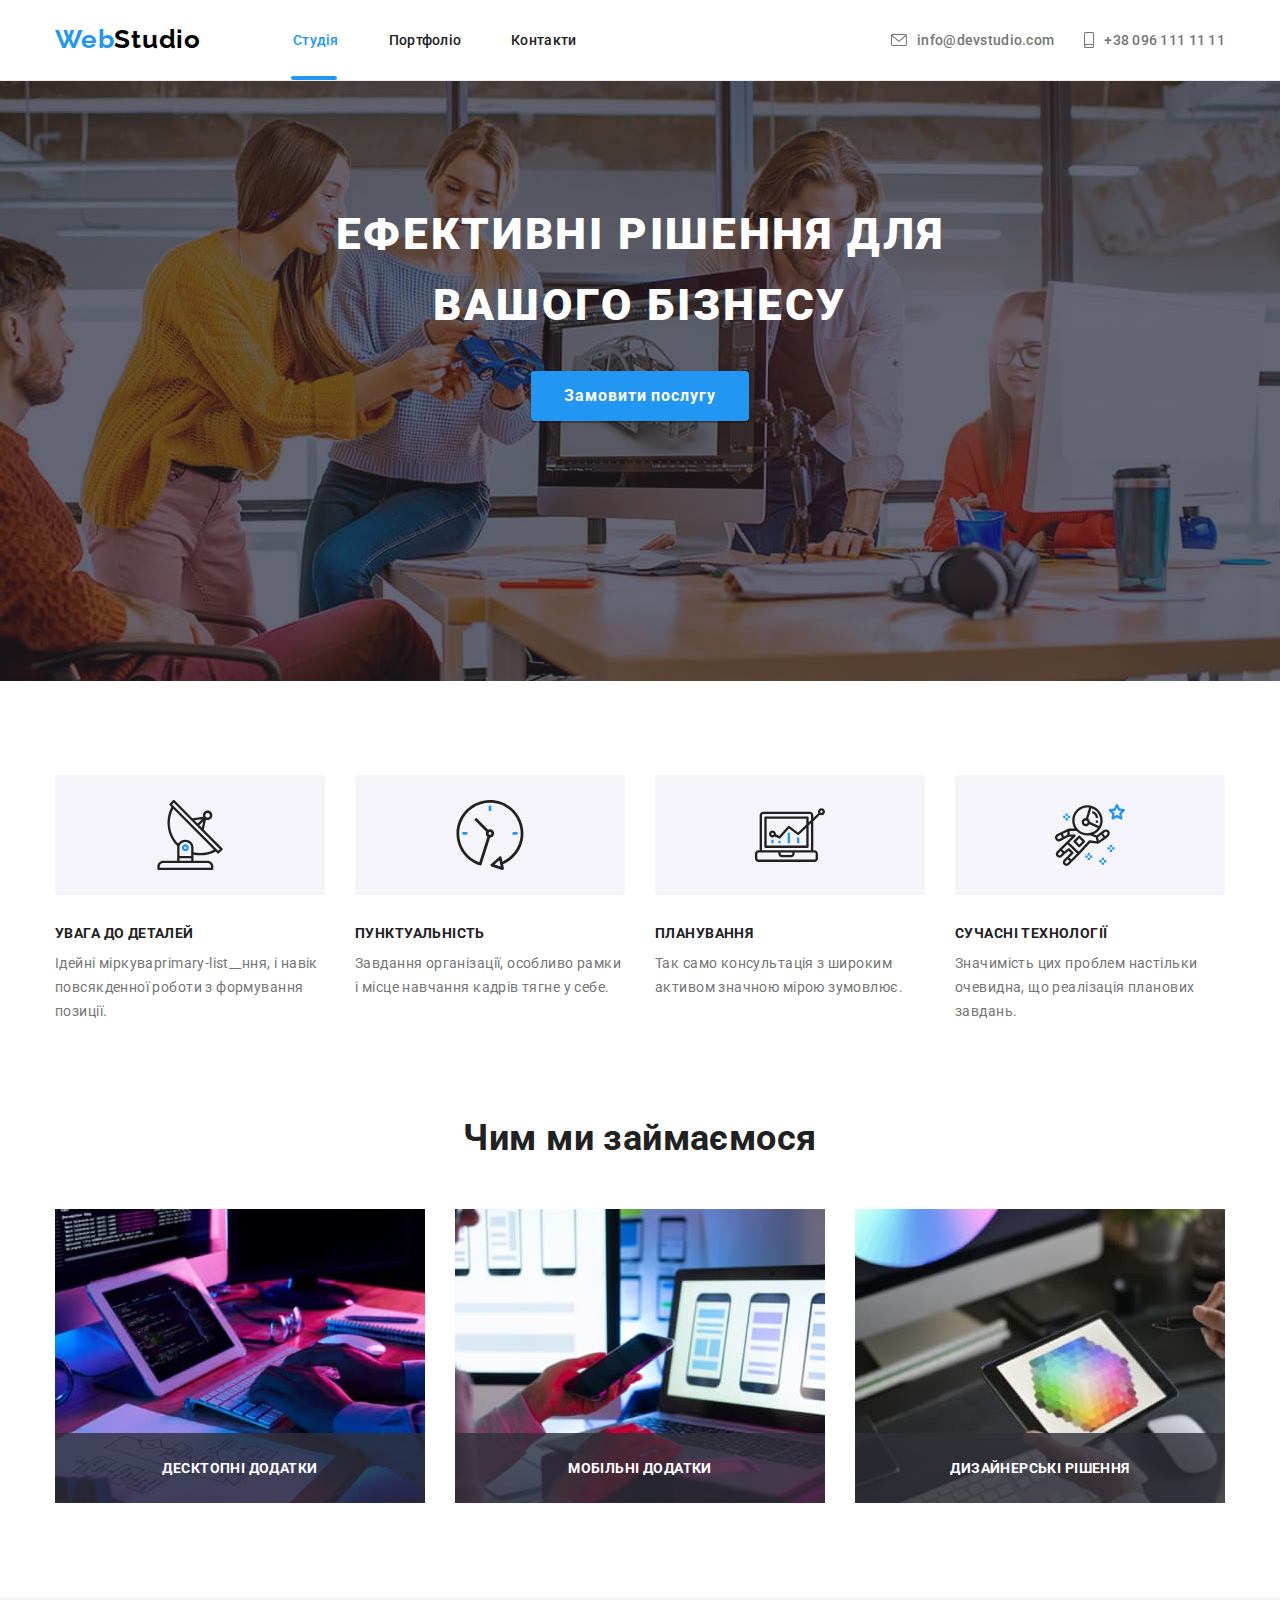
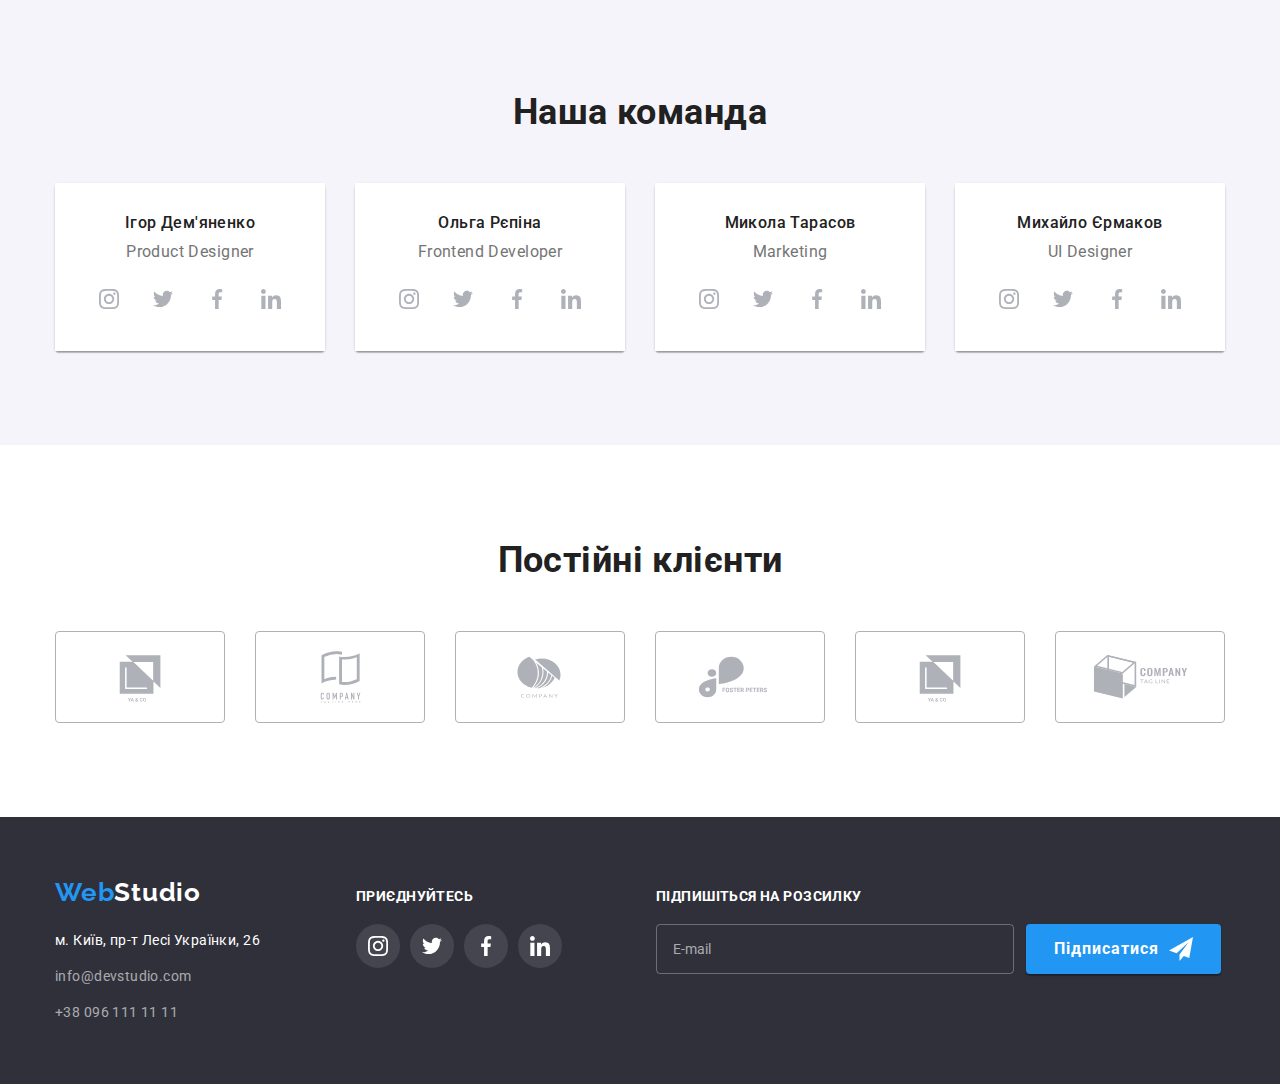
==== commit 1cfb78bf: "Update index.html" ====
--- a/index.html
+++ b/index.html
@@ -25,19 +25,34 @@
             <a href="./index.html" class="logo header__logo"
               >Web<span class="logo__dark">Studio</span></a
             >
-            <button type="button" class="header__burger-menu" aria-expanded="false" aria-controls="menu-container" data-menu-button >
-              <svg class="header__button-svg" width="40" height="40" aria-label="Перемикач мобільного меню">
+            <button
+              type="button"
+              class="header__burger-menu js-open-menu"
+              aria-expanded="false"
+              aria-controls="menu-container"
+              data-menu-button
+            >
+              <svg
+                class="header__button-svg"
+                width="40"
+                height="40"
+                aria-label="Перемикач мобільного меню"
+              >
                 <use class="header__icon-menu" href="./images/icons.svg#icon-burger-menu"></use>
-                <use class="header__icon-close" href="./images/icons.svg#icon-burger-close"></use>
               </svg>
             </button>
-            <div class="menu-container" id="menu-container" data-menu>
+            <div class="menu-container js-menu-container" id="menu-container">
+              <button class="header__icon-close js-close-menu" type="button ">
+                <svg class="header__button-svg" width="40" height="40">
+                  <use href="./images/icons.svg#icon-burger-close"></use>
+                </svg>
+              </button>
               <ul class="list">
                 <li>
-                  <a href="./index.html" class="header__link header__link--current" >Студія</a>
+                  <a href="./index.html" class="header__link header__link--current">Студія</a>
                 </li>
                 <li>
-                  <a href="./portfolio.html" class="header__link ">Портфоліо</a>
+                  <a href="./portfolio.html" class="header__link">Портфоліо</a>
                 </li>
                 <li>
                   <a href="#" class="header__link">Контакти</a>
@@ -45,20 +60,26 @@
               </ul>
               <ul class="list menu-container__list">
                 <li class="menu-container__item">
-                  <a href="tel:+380961111111" class="menu-container__phone">
-                    +38 096 111 11 11
-                  </a>
+                  <a href="tel:+380961111111" class="menu-container__phone"> +38 096 111 11 11 </a>
                 </li>
                 <li class="menu-container__item">
                   <a href="mailto:info@devstudio.com" class="menu-container__mail">
                     info@devstudio.com
                   </a>
                 </li>
-                <ul class="list menu-container__network-flex" >
-                  <li class="menu-container__item-network"><a class="menu-container__network" href="#">Instagram</a></li>
-                  <li  class="menu-container__item-network" ><a class="menu-container__network" href="#">Twitter</a></li>
-                  <li  class="menu-container__item-network" ><a class="menu-container__network" href="#">Facebook</a></li>
-                  <li  class="menu-container__item-network" ><a class="menu-container__network" href="#">LinkedIn</a></li>
+                <ul class="list menu-container__network-flex">
+                  <li class="menu-container__item-network">
+                    <a class="menu-container__network" href="#">Instagram</a>
+                  </li>
+                  <li class="menu-container__item-network">
+                    <a class="menu-container__network" href="#">Twitter</a>
+                  </li>
+                  <li class="menu-container__item-network">
+                    <a class="menu-container__network" href="#">Facebook</a>
+                  </li>
+                  <li class="menu-container__item-network">
+                    <a class="menu-container__network" href="#">LinkedIn</a>
+                  </li>
                 </ul>
               </ul>
             </div>
@@ -160,25 +181,30 @@
           <h2 class="main__title">Чим ми займаємося</h2>
           <ul class="main-cardset list">
             <li class="main-card">
-              <img 
-              srcset="./images/box-1.jpg 1x, ./images/box-1-2x.jpg 2x "
-              src="./images/box-1.jpg" 
-              alt="Робота з планшетом і клавіатурою" 
-              width="370" />
+              <img
+                srcset="./images/box-1.jpg 1x, ./images/box-1-2x.jpg 2x"
+                src="./images/box-1.jpg"
+                alt="Робота з планшетом і клавіатурою"
+                width="370"
+              />
               <p class="main-card__text">Десктопні додатки</p>
             </li>
             <li class="main-card">
               <img
-              srcset="./images/box-2.jpg 1x, ./images/box-2-2x.jpg 2x "
-              src="./images/box-2.jpg" 
-              alt="Робота з телефоном і комп'ютером" 
-              width="370" />
+                srcset="./images/box-2.jpg 1x, ./images/box-2-2x.jpg 2x"
+                src="./images/box-2.jpg"
+                alt="Робота з телефоном і комп'ютером"
+                width="370"
+              />
               <p class="main-card__text">Мобільні додатки</p>
             </li>
             <li class="main-card">
-              <img 
-              srcset="./images/box-3.jpg 1x, ./images/box-3-2x.jpg 2x "
-              src="./images/box-3.jpg" alt="Робота з планшетом" width="370" />
+              <img
+                srcset="./images/box-3.jpg 1x, ./images/box-3-2x.jpg 2x"
+                src="./images/box-3.jpg"
+                alt="Робота з планшетом"
+                width="370"
+              />
               <p class="main-card__text">Дизайнерські рішення</p>
             </li>
           </ul>
@@ -189,27 +215,38 @@
           <h2 class="secondary__title">Наша команда</h2>
           <ul class="list secondary-cardset">
             <li class="secondary-item">
-              <img
-              srcset="./images/mobile-1-team-player.jpg 1x, ./images/mobile-1-team-player-2x.jpg 2x "
-                class="mobile-1-player"
-                src="./images/mobile-1-team-player.jpg"
-                alt="хлопець в окулярах"
-                width="450"
-              />
-              <img
-              srcset="./images/desktop-1-team-player.jpg 1x, ./images/desktop-1-team-player-2x.jpg 2x "
-                class="tablet-1-player"
-                src="./images/desktop-1-team-player.jpg"
-                alt="хлопець в окулярах"
-                width="354"
-              />
-              <img
-               srcset="./images/1-team-player.jpg 1x, ./images/1-team-player-2x.jpg 2x "
-                class="desktop-1-player"
-                src="./images/1-team-player.jpg"
-                alt="хлопець в окулярах"
-                width="270"
-              />
+              <picture>
+                <source
+                  srcset="
+                    ./images/mobile-1-team-player.jpg    1x,
+                    ./images/mobile-1-team-player-2x.jpg 2x
+                  "
+                  src="./images/mobile-1-team-player.jpg"
+                  media="(max-width: 767px)"
+                />
+                <source
+                  srcset="
+                    ./images/tablet-1-team-player.jpg    1x,
+                    ./images/tablet-1-team-player-2x.jpg 2x
+                  "
+                  src="./images/tablet-1-team-player.jpg"
+                  media="(max-width: 1199px)"
+                />
+                <source
+                  srcset="./images/desktop-1-team-player.jpg 1x, ./images/1-team-player-2x.jpg 2x"
+                  src="./images/desktop-1-team-player.jpg"
+                  media="(min-width: 1200px)"
+                />
+                <img
+                  srcset="
+                    ./images/mobile-1-team-player.jpg    1x,
+                    ./images/mobile-1-team-player-2x.jpg 2x
+                  "
+                  class="mobile-1-player"
+                  src="./images/mobile-1-team-player.jpg"
+                  alt="хлопець в окулярах"
+                />
+              </picture>
               <div class="secondary-item__box">
                 <h3 class="secondary-item__title">Ігор Дем'яненко</h3>
                 <p lang="en" class="secondary-item__description">Product Designer</p>
@@ -246,27 +283,41 @@
               </div>
             </li>
             <li class="secondary-item">
-              <img
-                srcset="./images/mobile-2-team-player.jpg 1x, ./images/mobile-2-team-player-2x.jpg 2x "
-                class="mobile-2-player"
-                src="./images/mobile-2-team-player.jpg"
-                alt="Дівчина з білим волоссям"
-                width="450"
-              />
-              <img
-              srcset="./images/desktop-2-team-player.jpg 1x, ./images/desktop-2-team-player-2x.jpg 2x "
-                class="tablet-2-player"
-                src="./images/desktop-2-team-player.jpg"
-                alt="Дівчина з білим волоссям"
-                width="354"
-              />
-              <img
-              srcset="./images/2-team-player.jpg 1x, ./images/2-team-player-2x.jpg 2x "
-                class="desktop-2-player"
-                src="./images/2-team-player.jpg"
-                alt="Дівчина з білим волоссям"
-                width="270"
-              />
+              <picture>
+                <source
+                  srcset="
+                    ./images/mobile-2-team-player.jpg    1x,
+                    ./images/mobile-2-team-player-2x.jpg 2x
+                  "
+                  src="./images/mobile-2-team-player.jpg"
+                  media="(max-width: 767px)"
+                />
+                <source
+                  srcset="
+                    ./images/tablet-2-team-player.jpg    1x,
+                    ./images/tablet-2-team-player-2x.jpg 2x
+                  "
+                  src="./images/tablet-2-team-player.jpg"
+                  media="(max-width: 1199px)"
+                />
+                <source
+                  srcset="
+                    ./images/desktop-2-team-player.jpg    1x,
+                    ./images/desktop-1-team-player-2x.jpg 2x
+                  "
+                  src="./images/desktop-2-team-player.jpg"
+                  media="(min-width: 1200px)"
+                />
+                <img
+                  srcset="
+                    ./images/mobile-2-team-player.jpg    1x,
+                    ./images/mobile-2-team-player-2x.jpg 2x
+                  "
+                  class="mobile-2-player"
+                  src="./images/mobile-2-team-player.jpg"
+                  alt="хлопець в окулярах"
+                />
+              </picture>
               <div class="secondary-item__box">
                 <h3 class="secondary-item__title">Ольга Рєпіна</h3>
                 <p lang="en" class="secondary-item__description">Frontend Developer</p>
@@ -303,27 +354,41 @@
               </div>
             </li>
             <li class="secondary-item">
-              <img
-              srcset="./images/mobile-3-team-player.jpg 1x, ./images/mobile-3-team-player-2x.jpg 2x "
-                class="mobile-3-player"
-                src="./images/mobile-3-team-player.jpg"
-                alt="Хлопець в голубій рубашці"
-                width="450"
-              />
-              <img
-              srcset="./images/desktop-3-team-player.jpg 1x, ./images/desktop-3-team-player-2x.jpg 2x "
-                class="tablet-3-player"
-                src="./images/desktop-3-team-player.jpg"
-                alt="Хлопець в голубій рубашці"
-                width="354"
-              />
-              <img
-              srcset="./images/3-team-player.jpg 1x, ./images/3-team-player-2x.jpg 2x "
-                class="desktop-3-player"
-                src="./images/3-team-player.jpg"
-                alt="Хлопець в голубій рубашці"
-                width="270"
-              />
+              <picture>
+                <source
+                  srcset="
+                    ./images/mobile-3-team-player.jpg    1x,
+                    ./images/mobile-3-team-player-2x.jpg 2x
+                  "
+                  src="./images/mobile-3-team-player.jpg"
+                  media="(max-width: 767px)"
+                />
+                <source
+                  srcset="
+                    ./images/tablet-3-team-player.jpg    1x,
+                    ./images/tablet-3-team-player-2x.jpg 2x
+                  "
+                  src="./images/tablet-3-team-player.jpg"
+                  media="(max-width: 1199px)"
+                />
+                <source
+                  srcset="
+                    ./images/desktop-3-team-player.jpg    1x,
+                    ./images/desktop-3-team-player-2x.jpg 2x
+                  "
+                  src="./images/desktop-3-team-player.jpg"
+                  media="(min-width: 1200px)"
+                />
+                <img
+                  srcset="
+                    ./images/mobile-3-team-player.jpg    1x,
+                    ./images/mobile-3-team-player-2x.jpg 2x
+                  "
+                  class="mobile-3-player"
+                  src="./images/mobile-3-team-player.jpg"
+                  alt="хлопець в окулярах"
+                />
+              </picture>
               <div class="secondary-item__box">
                 <h3 class="secondary-item__title">Микола Тарасов</h3>
                 <p class="secondary-item__description" lang="en">Marketing</p>
@@ -360,27 +425,41 @@
               </div>
             </li>
             <li class="secondary-item">
-              <img
-              srcset="./images/mobile-4-team-player.jpg 1x, ./images/mobile-4-team-player-2x.jpg 2x "
-                class="mobile-4-player"
-                src="./images/mobile-4-team-player.jpg"
-                alt="Хлопець в коричневій футболці"
-                width="450"
-              />
-              <img
-              srcset="./images/desktop-4-team-player.jpg 1x, ./images/desktop-4-team-player-2x.jpg 2x "
-                class="tablet-4-player"
-                src="./images/desktop-4-team-player.jpg"
-                alt="Хлопець в коричневій футболці"
-                width="354"
-              />
-              <img
-              srcset="./images/4-team-player.jpg 1x, ./images/4-team-player-2x.jpg 2x "
-                class="desktop-4-player"
-                src="./images/4-team-player.jpg"
-                alt="Хлопець в коричневій футболці"
-                width="270"
-              />
+              <picture>
+                <source
+                  srcset="
+                    ./images/mobile-4-team-player.jpg    1x,
+                    ./images/mobile-4-team-player-2x.jpg 2x
+                  "
+                  src="./images/mobile-4-team-player.jpg"
+                  media="(max-width: 767px)"
+                />
+                <source
+                  srcset="
+                    ./images/tablet-4-team-player.jpg    1x,
+                    ./images/tablet-4-team-player-2x.jpg 2x
+                  "
+                  src="./images/tablet-4-team-player.jpg"
+                  media="(max-width: 1199px)"
+                />
+                <source
+                  srcset="
+                    ./images/desktop-4-team-player.jpg    1x,
+                    ./images/desktop-4-team-player-2x.jpg 2x
+                  "
+                  src="./images/desktop-4-team-player.jpg"
+                  media="(min-width: 1200px)"
+                />
+                <img
+                  srcset="
+                    ./images/mobile-4-team-player.jpg    1x,
+                    ./images/mobile-4-team-player-2x.jpg 2x
+                  "
+                  class="mobile-4-player"
+                  src="./images/mobile-4-team-player.jpg"
+                  alt="хлопець в окулярах"
+                />
+              </picture>
               <div class="secondary-item__box">
                 <h3 class="secondary-item__title">Михайло Єрмаков</h3>
                 <p lang="en" class="secondary-item__description">UI Designer</p>
@@ -564,12 +643,12 @@
     <div class="backdrop is-hidden" data-modal>
       <div class="backdrop__modal">
         <form class="form">
-          <p class="form__description">Залиште свої дані, ми вам передзвонимо</p>
           <button class="button-close-modal" data-modal-close>
             <svg width="18" height="18">
               <use href="./images/icons.svg#icon-close-modal "></use>
             </svg>
           </button>
+          <p class="form__description">Залиште свої дані, ми вам передзвонимо</p>
           <div class="form__field">
             <label class="form__label" for="person-name">Ім'я</label>
             <div class="form__control">
@@ -626,8 +705,6 @@
       </div>
     </div>
     <script src="./js/modal.js"></script>
-    <script src="./js/menu.js"></script>
+    <script src="./js/mobile-menu.js"></script>
   </body>
 </html>
-  </body>
-</html>
--- a/css/main.min.css
+++ b/css/main.min.css
@@ -1 +1 @@
-.visually-hidden{position:absolute;white-space:nowrap;width:1px;height:1px;overflow:hidden;border:0;padding:0;clip:rect(0 0 0 0);-webkit-clip-path:inset(50%);clip-path:inset(50%);margin:-1px}body{color:#212121;background-color:#fff;font-family:"Roboto",sans-serif;font-size:14px;line-height:1.1428571429;letter-spacing:.03em}body.modal-open{overflow:hidden}h1,h2,h3,h4,h5,h6,p,ul{margin:0;padding:0}img{display:block;max-width:100%;height:auto}.list{list-style:none;margin:0;padding:0}.section{margin:0 auto;padding:60px 0}@media screen and (min-width: 1200px){.section{padding:94px 0}}label{display:-webkit-box;display:-ms-flexbox;display:flex;-webkit-box-align:center;-ms-flex-align:center;align-items:center;margin:0;padding:0}.container{margin:0 auto;padding:0 15px}@media screen and (min-width: 480px){.container{width:480px}}@media screen and (min-width: 768px){.container{width:768px}}@media screen and (min-width: 1200px){.container{width:1200px}}.list-portfolio{margin:0 auto;display:block}@media screen and (min-width: 768px){.list-portfolio{display:-webkit-box;display:-ms-flexbox;display:flex;-ms-flex-wrap:wrap;flex-wrap:wrap;gap:30px}}@media screen and (min-width: 768px){.list-portfolio:nth-child(1){height:440px}}.list-prtfolio__item{display:block;margin-bottom:30px;width:450px}@media screen and (min-width: 768px){.list-prtfolio__item{display:-webkit-box;display:-ms-flexbox;display:flex;-ms-flex-wrap:wrap;flex-wrap:wrap;margin-bottom:0px;-ms-flex-preferred-size:calc(50% - 30px);flex-basis:calc(50% - 30px)}}@media screen and (min-width: 1200px){.list-prtfolio__item{-ms-flex-preferred-size:calc(33.3333333333% - 30px);flex-basis:calc(33.3333333333% - 30px)}}.thumb-card__title{margin-bottom:4px;color:#212121;font-size:18px;line-height:2;letter-spacing:.06em;text-decoration:none}.thumb-card__part{padding:20px 24px;border-right:1px solid #eee;border-bottom:1px solid #eee;border-left:1px solid #eee;width:450px}@media screen and (min-width: 768px){.thumb-card__part{width:354px}}@media screen and (min-width: 1200px){.thumb-card__part{width:370px}}.thumb-card__description{color:#757575;font-size:16px;line-height:1.875;text-decoration:none}.list-portfolio__link{position:relative;display:block;text-decoration:none;margin-bottom:0}.list-portfolio__link:hover,.list-portfolio__link:focus{-webkit-box-shadow:0px 1px 1px rgba(0,0,0,.12),0px 4px 4px rgba(0,0,0,.06),1px 4px 6px rgba(0,0,0,.16);box-shadow:0px 1px 1px rgba(0,0,0,.12),0px 4px 4px rgba(0,0,0,.06),1px 4px 6px rgba(0,0,0,.16)}.thumb-card{position:relative;overflow:hidden;width:450px}@media screen and (min-width: 768px){.thumb-card{width:354px}}@media screen and (min-width: 1200px){.thumb-card{width:370px}}.thumb-card__mobile-portfolio{display:block;width:450px}@media screen and (min-width: 768px){.thumb-card__mobile-portfolio{display:none}}.thumb-card__tablet-portfolio{display:none;width:354px}@media screen and (min-width: 768px)and (max-width: 1200px){.thumb-card__tablet-portfolio{display:block}}.thumb-card__desktop-portfolio{display:none;width:370px}@media screen and (min-width: 1200px){.thumb-card__desktop-portfolio{display:block}}.thumb-card__overlay{position:absolute;width:100%;height:100%;top:0;left:0;color:#fff;background-color:#2196f3;display:-webkit-box;display:-ms-flexbox;display:flex;padding:63px 24px;-webkit-box-align:center;-ms-flex-align:center;align-items:center;-webkit-box-pack:center;-ms-flex-pack:center;justify-content:center;font-size:18px;line-height:1.5555555556;letter-spacing:.03em;-webkit-transform:translateY(100%);transform:translateY(100%);-webkit-transition:color 250ms cubic-bezier(0.4, 0, 0.2, 1),opacity 250ms cubic-bezier(0.4, 0, 0.2, 1),background-color 250ms cubic-bezier(0.4, 0, 0.2, 1),-webkit-transform 250ms cubic-bezier(0.4, 0, 0.2, 1);transition:color 250ms cubic-bezier(0.4, 0, 0.2, 1),opacity 250ms cubic-bezier(0.4, 0, 0.2, 1),background-color 250ms cubic-bezier(0.4, 0, 0.2, 1),-webkit-transform 250ms cubic-bezier(0.4, 0, 0.2, 1);transition:color 250ms cubic-bezier(0.4, 0, 0.2, 1),transform 250ms cubic-bezier(0.4, 0, 0.2, 1),opacity 250ms cubic-bezier(0.4, 0, 0.2, 1),background-color 250ms cubic-bezier(0.4, 0, 0.2, 1);transition:color 250ms cubic-bezier(0.4, 0, 0.2, 1),transform 250ms cubic-bezier(0.4, 0, 0.2, 1),opacity 250ms cubic-bezier(0.4, 0, 0.2, 1),background-color 250ms cubic-bezier(0.4, 0, 0.2, 1),-webkit-transform 250ms cubic-bezier(0.4, 0, 0.2, 1)}.list-portfolio__link:hover .thumb-card__overlay,.list-portfolio__link:focus .thumb-card__overlay{-webkit-transform:translateY(0%);transform:translateY(0%)}.clients-list{display:-webkit-box;display:-ms-flexbox;display:flex;-ms-flex-wrap:wrap;flex-wrap:wrap;gap:30px}.clients__text{margin-bottom:30px;font-size:36px;line-height:1.1666666667;text-align:center;color:#212121}@media screen and (min-width: 1200px){.clients__text{margin-bottom:50px}}.clients-list__link{display:block;text-align:center;fill:#afb1b8;height:92px;width:210px;padding:16px 32px;border:1px solid #afb1b8;border-radius:4px;-webkit-transition:fill 250ms cubic-bezier(0.4, 0, 0.2, 1),border-color 250ms cubic-bezier(0.4, 0, 0.2, 1);transition:fill 250ms cubic-bezier(0.4, 0, 0.2, 1),border-color 250ms cubic-bezier(0.4, 0, 0.2, 1)}@media screen and (min-width: 768px){.clients-list__link{height:92px;width:226px}}@media screen and (min-width: 1200px){.clients-list__link{height:92px;width:170px}}.clients-list__link:hover,.clients-list__link:focus{fill:#2196f3;border-color:#2196f3}.footer{position:relative;margin:0 auto;background-color:#2f303a;padding-top:60px;padding-bottom:60px;width:480px}@media screen and (min-width: 768px){.footer{width:768px;-webkit-box-orient:horizontal;-webkit-box-direction:normal;-ms-flex-direction:row;flex-direction:row;padding-left:76px;padding-right:89px;padding-bottom:276px}}@media screen and (min-width: 1200px){.footer{padding-left:0px;padding-right:0px;padding-bottom:60px;width:100%;max-width:1600px}}.footer__container{display:-webkit-box;display:-ms-flexbox;display:flex;-webkit-box-orient:vertical;-webkit-box-direction:normal;-ms-flex-direction:column;flex-direction:column;-webkit-box-pack:baseline;-ms-flex-pack:baseline;justify-content:baseline;-webkit-box-align:center;-ms-flex-align:center;align-items:center}@media screen and (min-width: 768px){.footer__container{-webkit-box-orient:horizontal;-webkit-box-direction:normal;-ms-flex-direction:row;flex-direction:row}}@media screen and (min-width: 1200px){.footer__container{-webkit-box-align:baseline;-ms-flex-align:baseline;align-items:baseline;-webkit-box-pack:start;-ms-flex-pack:start;justify-content:flex-start}}.footer-nav{position:relative;display:-webkit-box;display:-ms-flexbox;display:flex;-webkit-box-orient:vertical;-webkit-box-direction:normal;-ms-flex-direction:column;flex-direction:column;margin-bottom:60px}@media screen and (max-width: 768px){.footer-nav{-webkit-box-align:center;-ms-flex-align:center;align-items:center}}@media screen and (min-width: 768px){.footer-nav{margin-right:165px;margin-bottom:0px}}@media screen and (min-width: 1200px){.footer-nav{margin-right:70px}}.adress{width:232px}@media screen and (max-width: 768px){.adress{text-align:center}}@media screen and (min-width: 1200px){.adress{max-width:231px}}.footer__logo{padding-bottom:28px}@media screen and (min-width: 1200px){.footer__logo{padding-bottom:20px}}.logo__light{color:#fff;-webkit-transition:color 250ms cubic-bezier(0.4, 0, 0.2, 1);transition:color 250ms cubic-bezier(0.4, 0, 0.2, 1)}.footer__logo:hover .logo__light{color:#2196f3}.adress__item{margin-bottom:12px}.adress__link{display:block;color:#fff;line-height:1.7142857143;font-style:normal;text-decoration:none;-webkit-transition:color 250ms cubic-bezier(0.4, 0, 0.2, 1);transition:color 250ms cubic-bezier(0.4, 0, 0.2, 1)}.adress__link:hover,.adress__link:focus{color:#2196f3}.adress__mail{margin-bottom:12px}.adress__contacts-link{display:block;color:rgba(255,255,255,.6);line-height:1.7142857143;font-style:normal;text-decoration:none;-webkit-transition:color 250ms cubic-bezier(0.4, 0, 0.2, 1);transition:color 250ms cubic-bezier(0.4, 0, 0.2, 1)}.adress__contacts-link:hover,.adress__contacts-link:focus{color:#2196f3}.join{display:-webkit-box;display:-ms-flexbox;display:flex;-webkit-box-orient:vertical;-webkit-box-direction:normal;-ms-flex-direction:column;flex-direction:column;width:206px;height:80px;-webkit-box-align:center;-ms-flex-align:center;align-items:center;margin-left:0px;margin-right:0px;margin-bottom:60px}@media screen and (min-width: 768px){.join{-webkit-box-align:start;-ms-flex-align:start;align-items:flex-start}}@media screen and (min-width: 1200px){.join{margin-right:94px;margin-bottom:0}}.join__text{display:-webkit-box;display:-ms-flexbox;display:flex;margin-bottom:20px;font-size:14px;font-weight:700;line-height:1.1428571429;letter-spacing:.03em;text-transform:uppercase;text-align:center;color:#fff}.backdrop{position:fixed;top:0;left:0;width:100%;height:100%;opacity:1;background-color:rgba(0,0,0,.2);-webkit-transition:opacity 250ms cubic-bezier(0.4, 0, 0.2, 1),visibility 250ms cubic-bezier(0.4, 0, 0.2, 1);transition:opacity 250ms cubic-bezier(0.4, 0, 0.2, 1),visibility 250ms cubic-bezier(0.4, 0, 0.2, 1);padding:93px 15px;overflow-y:scroll}@media screen and (min-width: 768px){.backdrop{padding:208px 159px}}.backdrop.is-hidden{opacity:0;pointer-events:none;visibility:hidden}.backdrop__modal{display:block;padding:40px;margin:0 auto;-webkit-transition:background-color 250ms cubic-bezier(0.4, 0, 0.2, 1),-webkit-transform cubic-bezier(0.4, 0, 0.2, 1);transition:background-color 250ms cubic-bezier(0.4, 0, 0.2, 1),-webkit-transform cubic-bezier(0.4, 0, 0.2, 1);transition:background-color 250ms cubic-bezier(0.4, 0, 0.2, 1),transform cubic-bezier(0.4, 0, 0.2, 1);transition:background-color 250ms cubic-bezier(0.4, 0, 0.2, 1),transform cubic-bezier(0.4, 0, 0.2, 1),-webkit-transform cubic-bezier(0.4, 0, 0.2, 1);width:100%;max-width:450px;height:100%;max-height:609px;background-color:#fff}@media screen and (min-width: 1200px){.backdrop__modal{max-width:528px;max-height:581px;margin:0;position:absolute;top:50%;left:50%;-webkit-transform:translate(-50%, -50%) scale(1);transform:translate(-50%, -50%) scale(1)}}.backdrop.is-hidden .backdrop__modal{-webkit-transform:scale(0.9) translate(-50%, -50%);transform:scale(0.9) translate(-50%, -50%)}.button-close-modal{position:absolute;top:8px;right:8px;padding:4px 3px;display:-webkit-box;display:-ms-flexbox;display:flex;-webkit-box-align:center;-ms-flex-align:center;align-items:center;-webkit-box-pack:center;-ms-flex-pack:center;justify-content:center;width:30px;height:30px;fill:#000;background-color:#fff;border:1px solid rgba(0,0,0,.1);border-radius:50%;cursor:pointer;outline:none}.button-close-modal:hover,.button-close-modal:focus{fill:#2196f3}.form{width:100%}.form__description{font-weight:700;font-size:20px;line-height:1.15;text-align:center;letter-spacing:.03em;margin-bottom:12px}.form__field{margin-bottom:10px}.form__control{position:relative}.form__input{display:block;height:40px;width:100%;padding:14px 15px 14px 42px;border:1px solid rgba(33,33,33,.2);border-radius:4px;outline:none}.form__input:focus{border-color:#2196f3}.form__icon{position:absolute;top:50%;left:12px;-webkit-transform:translateY(-50%);transform:translateY(-50%);fill:currentColor;pointer-events:none}.form__input:focus+.form__icon{color:#2196f3;fill:#2196f3}.form__label{display:block;margin-bottom:4px;text-align:start;color:#757575;font-size:12px;line-height:1.1666666667;letter-spacing:.01em;margin-bottom:4px}.form__textarea-field{margin-bottom:20px}.form__textarea{display:block;width:100%;padding:12px 16px;border:1px solid rgba(33,33,33,.2);border-radius:4px;outline:none;height:120px;resize:none}.form__textarea::-webkit-input-placeholder{position:relative;display:block;color:rgba(117,117,117,.5);font-size:12px;line-height:1.1666666667;letter-spacing:.01em;z-index:3}.form__textarea::-moz-placeholder{position:relative;display:block;color:rgba(117,117,117,.5);font-size:12px;line-height:1.1666666667;letter-spacing:.01em;z-index:3}.form__textarea:-ms-input-placeholder{position:relative;display:block;color:rgba(117,117,117,.5);font-size:12px;line-height:1.1666666667;letter-spacing:.01em;z-index:3}.form__textarea::-ms-input-placeholder{position:relative;display:block;color:rgba(117,117,117,.5);font-size:12px;line-height:1.1666666667;letter-spacing:.01em;z-index:3}.form__textarea::placeholder{position:relative;display:block;color:rgba(117,117,117,.5);font-size:12px;line-height:1.1666666667;letter-spacing:.01em;z-index:3}.form__textarea:focus{border-color:#2196f3}.form__checkbox{margin-bottom:30px;position:relative}.form__checkbox-input{display:block;-webkit-appearance:none;-moz-appearance:none;appearance:none;text-align:center}.form__label-checkbox{position:relative;display:block;text-align:left;padding-left:33px;color:#757575;line-height:1.7142857143;letter-spacing:.03em}.form__label-checkbox::before{display:-webkit-box;display:-ms-flexbox;display:flex;content:"";position:absolute;top:4px;left:13px;-webkit-box-align:center;-ms-flex-align:center;align-items:center;width:16px;height:15px;border:1px solid #212121;border-radius:2px;opacity:1;background-origin:border-box}.form__checkbox-input:checked~.form__label-checkbox::before{opacity:0}.form__checkbox-link{color:#2196f3}.form__icon-checkbox{display:-webkit-inline-box;display:-ms-inline-flexbox;display:inline-flex;position:absolute;top:4px;left:13px;padding:4px 2px 3px 3px;width:16px;height:15px;border:1px;border-color:#2196f3;background-color:#2196f3;background-origin:border-box;opacity:0}.form__checkbox-input:checked+.form__icon-checkbox{border:2px;border-color:#2196f3;background-origin:border-box;background-color:#2196f3;fill:#188ce8;opacity:1}.form__main-button{padding:10px 58px}.form-footer{position:relative;display:-webkit-box;display:-ms-flexbox;display:flex;-webkit-box-orient:vertical;-webkit-box-direction:normal;-ms-flex-direction:column;flex-direction:column;-webkit-box-align:start;-ms-flex-align:start;align-items:flex-start;-webkit-box-pack:baseline;-ms-flex-pack:baseline;justify-content:baseline}@media screen and (min-width: 768px)and (max-width: 1200px){.form-footer{position:absolute;top:248px;left:159px}}@media screen and (min-width: 1200px){.form-footer{position:relative}}.form-footer__field{position:relative}.form-footer__text{width:100%;color:#fff;font-size:14px;font-weight:700;line-height:1.1428571429;letter-spacing:.03em;text-transform:uppercase;margin-bottom:20px;text-align:center}@media screen and (min-width: 1200px){.form-footer__text{text-align:start}}.form-footer__label{display:block}.form-footer__follow{position:relative;display:block;min-width:450px;min-height:50px;padding-left:16px;color:#fff;border:1px solid rgba(255,255,255,.3);border-radius:4px;background-color:inherit;margin-bottom:20px}@media screen and (min-width: 1200px){.form-footer__follow{min-width:358px;margin-bottom:0px}}.form-footer__follow::-webkit-input-placeholder{color:rgba(255,255,255,.6)}.form-footer__follow::-moz-placeholder{color:rgba(255,255,255,.6)}.form-footer__follow:-ms-input-placeholder{color:rgba(255,255,255,.6)}.form-footer__follow::-ms-input-placeholder{color:rgba(255,255,255,.6)}.form-footer__follow::placeholder{color:rgba(255,255,255,.6)}.form-footer__main-button{padding:10px 28px}@media screen and (min-width: 1200px){.form-footer__main-button{position:absolute;left:100%;top:0;-webkit-transform:translatex(12px);transform:translatex(12px)}}.button-form__icon{display:block;margin-left:10px;fill:#fff;width:24px;height:24px}.header{position:relative;background-color:#fff;border-bottom:1px solid #ececec}.header__container{display:-webkit-box;display:-ms-flexbox;display:flex;-webkit-box-align:center;-ms-flex-align:center;align-items:center;-webkit-box-pack:justify;-ms-flex-pack:justify;justify-content:space-between}.header__nav{display:-webkit-box;display:-ms-flexbox;display:flex;-webkit-box-align:center;-ms-flex-align:center;align-items:center;-webkit-box-pack:justify;-ms-flex-pack:justify;justify-content:space-between;background-color:#fff}.menu-container{display:none;position:absolute;background-color:#fff;padding:48px 40px;text-align:start;font-size:20px;-webkit-box-shadow:0px 4px 8px rgba(0,0,0,.04),0px 2px 4px rgba(0,0,0,.08),0px 1px 3px rgba(0,0,0,.16);box-shadow:0px 4px 8px rgba(0,0,0,.04),0px 2px 4px rgba(0,0,0,.08),0px 1px 3px rgba(0,0,0,.16);height:796px;font-weight:500;font-size:40px;line-height:1.175;letter-spacing:.02em;color:#212121;top:100%;left:0;width:100%;z-index:1}.menu-container.is-open{display:block}.menu-container__list{margin-top:274px}.menu-container__item{display:block;padding-bottom:32px;margin:0}.menu-container__mail{display:block;text-decoration:none;color:#2196f3;font-weight:500;font-size:24px;line-height:1.1666666667;letter-spacing:.02em;color:#757575}.menu-container__phone{display:block;text-decoration:none;font-weight:500;font-size:34px;line-height:1.1764705882;letter-spacing:.02em;color:#2196f3}.menu-container__network-flex{display:-webkit-box;display:-ms-flexbox;display:flex}.menu-container__item-network:not(:last-child){margin-right:20px}.menu-container__network{display:block;font-weight:500;font-size:18px;line-height:1.2222222222;letter-spacing:.02em;color:#2196f3;margin:0;padding:0}.header__burger-menu{display:-webkit-inline-box;display:-ms-inline-flexbox;display:inline-flex;text-align:center;-webkit-box-pack:center;-ms-flex-pack:center;justify-content:center;margin:0;padding:0;border:none;background-color:rgba(0,0,0,0)}@media screen and (min-width: 768px){.header__burger-menu{display:none}}.header__burger-menu.is-open .header__icon-close{display:block}.header__burger-menu.is-open .header__icon-menu{display:none}.header__burger-menu .header__icon-close{display:none}.header__button-svg{display:block}.header__icon-close:hover,.header__icon-close:focus{color:#2196f3;translate:color 250 ms cubic-bezier(0.4, 0, 0.2, 1)}.header__link{display:block;padding-bottom:32px;padding-top:0;color:#212121;font-weight:500;line-height:1.1428571429;letter-spacing:.02em;text-decoration:none;text-decoration:none;-webkit-transition:color 250ms cubic-bezier(0.4, 0, 0.2, 1);transition:color 250ms cubic-bezier(0.4, 0, 0.2, 1)}@media screen and (min-width: 768px){.header__link{padding-top:32px}}.header__link:hover,.header__link:focus{color:#2196f3}.header__link--current{color:#2196f3;position:relative}.header__link--current::after{display:block;content:"";width:100%;height:4px;background-color:#2196f3;border-radius:2px;position:absolute;top:76px;left:-2px;-webkit-transition:opacity 250ms cubic-bezier(0.4, 0, 0.2, 1);transition:opacity 250ms cubic-bezier(0.4, 0, 0.2, 1)}@media screen and (max-width: 768px){.header__link--current::after{display:none}}.header__menu{display:none;-ms-flex-negative:0;flex-shrink:0;list-style:none;margin:0;padding:0;margin-left:auto}@media screen and (min-width: 768px){.header__menu{display:-webkit-box;display:-ms-flexbox;display:flex}}.header__item:not(:last-child){margin-right:50px}.contacts__mail{display:block;padding-bottom:10px;fill:#757575;color:#757575;font-weight:500;letter-spacing:.02em;text-decoration:none;-webkit-transition:color 250ms cubic-bezier(0.4, 0, 0.2, 1),fill 250ms cubic-bezier(0.4, 0, 0.2, 1);transition:color 250ms cubic-bezier(0.4, 0, 0.2, 1),fill 250ms cubic-bezier(0.4, 0, 0.2, 1)}@media screen and (min-width: 1200px){.contacts__mail{display:-webkit-box;display:-ms-flexbox;display:flex;-webkit-box-align:center;-ms-flex-align:center;align-items:center;padding-bottom:32px;padding-top:32px;margin-right:30px}}.contacts__mail:hover,.contacts__mail:focus{color:#2196f3;fill:#2196f3}.contacts__item{display:-webkit-box;display:-ms-flexbox;display:flex;-webkit-box-align:center;-ms-flex-align:center;align-items:center;-webkit-box-pack:center;-ms-flex-pack:center;justify-content:center}.contacts__icon{margin-right:10px}.contacts{display:none;-ms-flex-negative:0;flex-shrink:0;list-style:none;margin:0;padding:21px 0px;margin-left:auto}@media screen and (min-width: 768px){.contacts{display:-webkit-box;display:-ms-flexbox;display:flex;-webkit-box-orient:vertical;-webkit-box-direction:normal;-ms-flex-direction:column;flex-direction:column}}@media screen and (min-width: 1200px){.contacts{display:-webkit-box;display:-ms-flexbox;display:flex;-webkit-box-orient:horizontal;-webkit-box-direction:normal;-ms-flex-direction:row;flex-direction:row;padding:0}}.contacts__phone{display:block;margin-right:auto;fill:#757575;color:#757575;font-weight:500;letter-spacing:.02em;text-decoration:none;text-decoration:none;-webkit-transition:color 250ms cubic-bezier(0.4, 0, 0.2, 1),fill 250ms cubic-bezier(0.4, 0, 0.2, 1);transition:color 250ms cubic-bezier(0.4, 0, 0.2, 1),fill 250ms cubic-bezier(0.4, 0, 0.2, 1)}@media screen and (min-width: 1200px){.contacts__phone{display:-webkit-box;display:-ms-flexbox;display:flex;text-align:center;-webkit-box-pack:start;-ms-flex-pack:start;justify-content:flex-start;padding-top:32px;padding-bottom:32px}}.contacts__phone:hover,.contacts__phone:focus{color:#2196f3;fill:#2196f3}.hero{text-align:center;padding-top:118px;padding-bottom:118px;background-color:#2f303a}.hero--overlay{max-width:100%;margin-left:auto;margin-right:auto;background-image:-webkit-gradient(linear, left top, left bottom, from(rgba(47, 48, 58, 0.4)), to(rgba(47, 48, 58, 0.4))),url(/images/mobile-background-image-hero.jpg);background-image:linear-gradient(rgba(47, 48, 58, 0.4), rgba(47, 48, 58, 0.4)),url(/images/mobile-background-image-hero.jpg);background-repeat:no-repeat;background-position:center;background-size:cover}@media screen and (min-device-pixel-ratio: 2),(-webkit-min-device-pixel-ratio: 2),(min-resolution: 192dpi),(min-resolution: 2dppx){.hero--overlay{background-image:-webkit-gradient(linear, left top, left bottom, from(rgba(47, 48, 58, 0.4)), to(rgba(47, 48, 58, 0.4))),url(/images/mobile-background-image-hero@2x.jpg);background-image:linear-gradient(rgba(47, 48, 58, 0.4), rgba(47, 48, 58, 0.4)),url(/images/mobile-background-image-hero@2x.jpg)}}@media screen and (min-width: 768px){.hero--overlay{height:400px;max-width:768px;margin-left:auto;margin-right:auto;background-image:-webkit-gradient(linear, left top, left bottom, from(rgba(47, 48, 58, 0.4)), to(rgba(47, 48, 58, 0.4))),url(/images/tablet-background-image.jpg);background-image:linear-gradient(rgba(47, 48, 58, 0.4), rgba(47, 48, 58, 0.4)),url(/images/tablet-background-image.jpg)}}@media screen and (min-width: 768px)and (min-device-pixel-ratio: 2),(min-width: 768px)and (-webkit-min-device-pixel-ratio: 2),(min-width: 768px)and (min-resolution: 192dpi),(min-width: 768px)and (min-resolution: 2dppx){.hero--overlay{background-image:-webkit-gradient(linear, left top, left bottom, from(rgba(47, 48, 58, 0.4)), to(rgba(47, 48, 58, 0.4))),url("/images/tablet-background-image@2.jpg");background-image:linear-gradient(rgba(47, 48, 58, 0.4), rgba(47, 48, 58, 0.4)),url("/images/tablet-background-image@2.jpg")}}@media screen and (min-width: 1200px){.hero--overlay{height:600px;max-width:1600px;margin-left:auto;margin-right:auto;background-image:-webkit-gradient(linear, left top, left bottom, from(rgba(47, 48, 58, 0.4)), to(rgba(47, 48, 58, 0.4))),url(../images/background-image-hero.jpg);background-image:linear-gradient(rgba(47, 48, 58, 0.4), rgba(47, 48, 58, 0.4)),url(../images/background-image-hero.jpg)}}@media screen and (min-width: 1200px)and (min-device-pixel-ratio: 2),(min-width: 1200px)and (-webkit-min-device-pixel-ratio: 2),(min-width: 1200px)and (min-resolution: 192dpi),(min-width: 1200px)and (min-resolution: 2dppx){.hero--overlay{background-image:-webkit-gradient(linear, left top, left bottom, from(rgba(47, 48, 58, 0.4)), to(rgba(47, 48, 58, 0.4))),url("/images/background-image-hero@2.jpg");background-image:linear-gradient(rgba(47, 48, 58, 0.4), rgba(47, 48, 58, 0.4)),url("/images/background-image-hero@2.jpg")}}.hero__title{margin:0 auto 30px;max-width:696px;color:#fff;font-weight:900;font-size:26px;line-height:1.6153846154;letter-spacing:.06em;text-transform:uppercase}@media screen and (min-width: 768px){.hero__title{font-size:44px;line-height:calc 1.3636363636}}@media screen and (min-width: 1200px){.hero__title{font-size:44px}}.hero__main-button{padding:10px 23px}@media screen and (min-width: 1200px){.hero__main-button{min-width:218px;padding:10px 32px}}.logo{display:block;width:134px;color:#2196f3;font-family:"Raleway",sans-serif;font-weight:700;font-size:24px;line-height:1.1666666667;letter-spacing:.03em;text-decoration:none;-webkit-transition:color 250ms cubic-bezier(0.4, 0, 0.2, 1);transition:color 250ms cubic-bezier(0.4, 0, 0.2, 1)}@media screen and (min-width: 1200px){.logo{width:145px;font-weight:700;font-size:26px;line-height:1.1923076923}}.logo:hover .logo__dark{color:#2196f3}.logo__dark{color:#000;-webkit-transition:color 250ms cubic-bezier(0.4, 0, 0.2, 1);transition:color 250ms cubic-bezier(0.4, 0, 0.2, 1)}.logo:hover .logo__dark,.logo:focus .logo__dark{color:#2196f3}.header__logo{display:block;margin-right:276px;padding-top:16px;padding-bottom:16px}@media screen and (min-width: 768px){.header__logo{margin-right:88px;padding-top:26px;padding-bottom:26px}}@media screen and (min-width: 1200px){.header__logo{margin-right:93px;padding-top:24px;padding-bottom:25px}}.main-button{max-width:200px;height:50px;border:0;border-radius:4px;margin:0 auto;color:#fff;background-color:#2196f3;font-family:inherit;font-weight:700;font-size:16px;line-height:1.875;letter-spacing:.06em;display:-webkit-box;display:-ms-flexbox;display:flex;-webkit-box-align:center;-ms-flex-align:center;align-items:center;-webkit-box-pack:center;-ms-flex-pack:center;justify-content:center;cursor:pointer;-webkit-box-shadow:0px 1px 3px rgba(0,0,0,.12),0px 1px 1px rgba(0,0,0,.14),0px 2px 1px rgba(0,0,0,.2);box-shadow:0px 1px 3px rgba(0,0,0,.12),0px 1px 1px rgba(0,0,0,.14),0px 2px 1px rgba(0,0,0,.2);-webkit-transition:color 250ms cubic-bezier(0.4, 0, 0.2, 1),background-color 250ms cubic-bezier(0.4, 0, 0.2, 1);transition:color 250ms cubic-bezier(0.4, 0, 0.2, 1),background-color 250ms cubic-bezier(0.4, 0, 0.2, 1)}.main-button:hover,.main-button:focus{color:#fff;background-color:#188ce8}.main{background-color:#fff;padding-top:0}@media screen and (min-width: 0px)and (max-width: 1200px){.main{display:none}}.main__title{text-align:center;margin-bottom:50px;font-size:36px;line-height:1.1666666667}.main-container{display:-webkit-box;display:-ms-flexbox;display:flex;-webkit-box-orient:vertical;-webkit-box-direction:normal;-ms-flex-direction:column;flex-direction:column;-webkit-box-pack:start;-ms-flex-pack:start;justify-content:flex-start}.main-cardset{display:-webkit-box;display:-ms-flexbox;display:flex;-webkit-box-orient:horizontal;-webkit-box-direction:normal;-ms-flex-direction:row;flex-direction:row;-webkit-box-pack:start;-ms-flex-pack:start;justify-content:flex-start;margin-top:-30px;margin-left:-30px}.main-card{display:-webkit-box;display:-ms-flexbox;display:flex;margin-top:30px;margin-left:30px;-ms-flex-preferred-size:calc(33.3333333333% - 30px);flex-basis:calc(33.3333333333% - 30px);position:relative}.main-card__text{display:-webkit-box;display:-ms-flexbox;display:flex;-webkit-box-align:center;-ms-flex-align:center;align-items:center;-webkit-box-pack:center;-ms-flex-pack:center;justify-content:center;position:absolute;bottom:0px;left:0px;width:100%;height:70px;color:#fff;background-color:rgba(47,48,58,.8);font-weight:700;line-height:1.1428571429;letter-spacing:.03em;text-transform:uppercase}.network{display:-webkit-box;display:-ms-flexbox;display:flex;width:206px;height:44px;-webkit-box-align:center;-ms-flex-align:center;align-items:center;-webkit-box-pack:justify;-ms-flex-pack:justify;justify-content:space-between;text-transform:uppercase}.network__link{display:-webkit-box;display:-ms-flexbox;display:flex;width:44px;height:44px;border-radius:50%;color:#afb1b8;-webkit-box-align:center;-ms-flex-align:center;align-items:center;-webkit-box-pack:center;-ms-flex-pack:center;justify-content:center;fill:currentColor;-webkit-transition:color 250ms cubic-bezier(0.4, 0, 0.2, 1),fill 250ms cubic-bezier(0.4, 0, 0.2, 1),background-color 250ms cubic-bezier(0.4, 0, 0.2, 1);transition:color 250ms cubic-bezier(0.4, 0, 0.2, 1),fill 250ms cubic-bezier(0.4, 0, 0.2, 1),background-color 250ms cubic-bezier(0.4, 0, 0.2, 1)}.network__link:hover,.network__link:focus{background-color:#2196f3;color:#fff;fill:currentColor}.network__link--painted{background-color:rgba(255,255,255,.1)}.icon--white{fill:#fff}.primary{background-color:var(--hero-color)}.primary-container{display:-webkit-box;display:-ms-flexbox;display:flex}.primary-list{display:-webkit-box;display:-ms-flexbox;display:flex;-ms-flex-wrap:wrap;flex-wrap:wrap;margin-top:-30px;margin-left:-30px;list-style:none}.primary-list__item{display:-webkit-box;display:-ms-flexbox;display:flex;-webkit-box-orient:vertical;-webkit-box-direction:normal;-ms-flex-direction:column;flex-direction:column;max-width:450px;margin-top:30px;margin-left:30px}@media screen and (min-width: 768px){.primary-list__item{width:354px;-ms-flex-preferred-size:calc(50% - 30px);flex-basis:calc(50% - 30px)}}@media screen and (min-width: 1200px){.primary-list__item{width:270px;margin-top:30px;margin-left:30px;-ms-flex-preferred-size:calc(25% - 30px);flex-basis:calc(25% - 30px)}}.primary-list__icon-background{height:120px;max-width:100%;padding:25px 100px;margin-bottom:30px;background-color:#f5f4fa;border-radius:4px;text-align:center}.primary-list__title{margin-bottom:10px;text-align:center;text-transform:uppercase;font-size:14px}@media screen and (min-width: 768px){.primary-list__title{text-align:start}}.primary-list__description{color:#757575;line-height:1.7142857143}.secondary-buttons{display:-webkit-box;display:-ms-flexbox;display:flex;-webkit-box-align:center;-ms-flex-align:center;align-items:center;-ms-flex-wrap:wrap;flex-wrap:wrap;gap:15px 8px;margin-bottom:40px}@media screen and (min-width: 768px){.secondary-buttons{margin-bottom:30px;-webkit-box-pack:center;-ms-flex-pack:center;justify-content:center}}@media screen and (min-width: 1200px){.secondary-buttons{margin-bottom:50px}}.secondary-button{text-align:center;padding:6px 22px;border:0;border-radius:4px;color:#212121;background-color:#f5f4fa;font-family:inherit;font-weight:500;font-size:16px;line-height:1.625;cursor:pointer;-webkit-transition:color 250ms cubic-bezier(0.4, 0, 0.2, 1),background-color 250ms cubic-bezier(0.4, 0, 0.2, 1),-webkit-box-shadow 250ms cubic-bezier(0.4, 0, 0.2, 1);transition:color 250ms cubic-bezier(0.4, 0, 0.2, 1),background-color 250ms cubic-bezier(0.4, 0, 0.2, 1),-webkit-box-shadow 250ms cubic-bezier(0.4, 0, 0.2, 1);transition:color 250ms cubic-bezier(0.4, 0, 0.2, 1),background-color 250ms cubic-bezier(0.4, 0, 0.2, 1),box-shadow 250ms cubic-bezier(0.4, 0, 0.2, 1);transition:color 250ms cubic-bezier(0.4, 0, 0.2, 1),background-color 250ms cubic-bezier(0.4, 0, 0.2, 1),box-shadow 250ms cubic-bezier(0.4, 0, 0.2, 1),-webkit-box-shadow 250ms cubic-bezier(0.4, 0, 0.2, 1)}.secondary-button:hover,.secondary-button:focus{color:#fff;background-color:#2196f3;-webkit-box-shadow:0px 3px 1px rgba(0,0,0,.1),0px 1px 2px rgba(0,0,0,.08),0px 2px 2px rgba(0,0,0,.12);box-shadow:0px 3px 1px rgba(0,0,0,.1),0px 1px 2px rgba(0,0,0,.08),0px 2px 2px rgba(0,0,0,.12)}.secondary-button__item:not(:last-child){margin-right:8px}.secondary{background-color:#f5f4fa}.secondary__title{margin:0 auto 30px;text-align:center;font-size:36px;line-height:1.1666666667}@media screen and (min-width: 1200px){.secondary__title{margin:0 auto 50px}}.secondary-cardset{margin:0 auto}@media screen and (min-width: 768px){.secondary-cardset{display:-webkit-box;display:-ms-flexbox;display:flex;-ms-flex-wrap:wrap;flex-wrap:wrap;margin-top:-30px;margin-left:-30px}}@media screen and (min-width: 1200px){.secondary-cardset{display:-webkit-box;display:-ms-flexbox;display:flex;-ms-flex-wrap:wrap;flex-wrap:wrap;margin-top:-30px;margin-left:-30px}}.secondary-cardset .mobile-1-player{display:block}@media screen and (min-width: 768px){.secondary-cardset .mobile-1-player{display:none}}.secondary-cardset .tablet-1-player{display:none}@media screen and (min-width: 768px)and (max-width: 1200px){.secondary-cardset .tablet-1-player{display:block}}.secondary-cardset .desktop-1-player{display:none}@media screen and (min-width: 1200px){.secondary-cardset .desktop-1-player{display:block}}.secondary-cardset .mobile-2-player{display:block}@media screen and (min-width: 768px){.secondary-cardset .mobile-2-player{display:none}}.secondary-cardset .tablet-2-player{display:none}@media screen and (min-width: 768px)and (max-width: 1200px){.secondary-cardset .tablet-2-player{display:block}}.secondary-cardset .desktop-2-player{display:none}@media screen and (min-width: 1200px){.secondary-cardset .desktop-2-player{display:block}}.secondary-cardset .mobile-3-player{display:block}@media screen and (min-width: 768px){.secondary-cardset .mobile-3-player{display:none}}.secondary-cardset .tablet-3-player{display:none}@media screen and (min-width: 768px)and (max-width: 1200px){.secondary-cardset .tablet-3-player{display:block}}.secondary-cardset .desktop-3-player{display:none}@media screen and (min-width: 1200px){.secondary-cardset .desktop-3-player{display:block}}.secondary-cardset .mobile-4-player{display:block}@media screen and (min-width: 768px){.secondary-cardset .mobile-4-player{display:none}}.secondary-cardset .tablet-4-player{display:none}@media screen and (min-width: 768px)and (max-width: 1200px){.secondary-cardset .tablet-4-player{display:block}}.secondary-cardset .desktop-4-player{display:none}@media screen and (min-width: 1200px){.secondary-cardset .desktop-4-player{display:block}}.secondary-item{display:-webkit-box;display:-ms-flexbox;display:flex;-webkit-box-orient:vertical;-webkit-box-direction:normal;-ms-flex-direction:column;flex-direction:column;margin:0 auto 30px;max-width:450px;-webkit-box-shadow:0px 1px 3px rgba(0,0,0,.12),0px 1px 1px rgba(0,0,0,.14),0px 2px 1px rgba(0,0,0,.2);box-shadow:0px 1px 3px rgba(0,0,0,.12),0px 1px 1px rgba(0,0,0,.14),0px 2px 1px rgba(0,0,0,.2);border-radius:4px}@media screen and (min-width: 768px){.secondary-item{margin-bottom:0;max-width:354px;margin-top:30px;margin-left:30px;-ms-flex-preferred-size:calc(50% - 30px);flex-basis:calc(50% - 30px)}}@media screen and (min-width: 1200px){.secondary-item{margin-bottom:0;max-width:270px;margin-top:30px;margin-left:30px;-ms-flex-preferred-size:calc(25% - 30px);flex-basis:calc(25% - 30px)}}.secondary-item__box{display:-webkit-box;display:-ms-flexbox;display:flex;-webkit-box-orient:vertical;-webkit-box-direction:normal;-ms-flex-direction:column;flex-direction:column;-webkit-box-align:center;-ms-flex-align:center;align-items:center;padding:30px;background-color:#fff}.secondary-item__title{margin-bottom:10px;font-weight:500;font-size:16px;line-height:1.1875}.secondary-item__description{color:#757575;font-size:16px;line-height:1.1875;margin-bottom:16px}/*# sourceMappingURL=main.min.css.map */+.visually-hidden{position:absolute;white-space:nowrap;width:1px;height:1px;overflow:hidden;border:0;padding:0;clip:rect(0 0 0 0);-webkit-clip-path:inset(50%);clip-path:inset(50%);margin:-1px}body{color:#212121;background-color:#fff;font-family:"Roboto",sans-serif;font-size:14px;line-height:1.1428571429;letter-spacing:.03em}body.modal-open{overflow:hidden}h1,h2,h3,h4,h5,h6,p,ul{margin:0;padding:0}img{display:block;max-width:100%;height:auto}.list{list-style:none;margin:0;padding:0}.section{margin:0 auto;padding:60px 0}@media screen and (min-width: 1200px){.section{padding:94px 0}}label{display:-webkit-box;display:-ms-flexbox;display:flex;-webkit-box-align:center;-ms-flex-align:center;align-items:center;margin:0;padding:0}.container{margin:0 auto;padding:0 15px}@media screen and (min-width: 480px){.container{width:480px}}@media screen and (min-width: 768px){.container{width:768px}}@media screen and (min-width: 1200px){.container{width:1200px}}.list-portfolio{margin:0 auto;display:block}@media screen and (min-width: 768px){.list-portfolio{display:-webkit-box;display:-ms-flexbox;display:flex;-ms-flex-wrap:wrap;flex-wrap:wrap;gap:30px}}@media screen and (min-width: 768px){.list-portfolio:nth-child(1){height:440px}}.list-prtfolio__item{display:block;margin-bottom:30px;width:450px}@media screen and (min-width: 768px){.list-prtfolio__item{display:-webkit-box;display:-ms-flexbox;display:flex;-ms-flex-wrap:wrap;flex-wrap:wrap;margin-bottom:0px;-ms-flex-preferred-size:calc(50% - 30px);flex-basis:calc(50% - 30px)}}@media screen and (min-width: 1200px){.list-prtfolio__item{-ms-flex-preferred-size:calc(33.3333333333% - 30px);flex-basis:calc(33.3333333333% - 30px)}}.thumb-card__title{margin-bottom:4px;color:#212121;font-size:18px;line-height:2;letter-spacing:.06em;text-decoration:none}.thumb-card__part{padding:20px 24px;border-right:1px solid #eee;border-bottom:1px solid #eee;border-left:1px solid #eee;width:450px}@media screen and (min-width: 768px){.thumb-card__part{width:354px}}@media screen and (min-width: 1200px){.thumb-card__part{width:370px}}.thumb-card__description{color:#757575;font-size:16px;line-height:1.875;text-decoration:none}.list-portfolio__link{position:relative;display:block;text-decoration:none;margin-bottom:0}.list-portfolio__link:hover,.list-portfolio__link:focus{-webkit-box-shadow:0px 1px 1px rgba(0,0,0,.12),0px 4px 4px rgba(0,0,0,.06),1px 4px 6px rgba(0,0,0,.16);box-shadow:0px 1px 1px rgba(0,0,0,.12),0px 4px 4px rgba(0,0,0,.06),1px 4px 6px rgba(0,0,0,.16)}.thumb-card{position:relative;overflow:hidden;width:450px}@media screen and (min-width: 768px){.thumb-card{width:354px}}@media screen and (min-width: 1200px){.thumb-card{width:370px}}.thumb-card__mobile-portfolio{display:block;width:450px}@media screen and (min-width: 768px){.thumb-card__mobile-portfolio{display:none}}.thumb-card__tablet-portfolio{display:none;width:354px}@media screen and (min-width: 768px)and (max-width: 1200px){.thumb-card__tablet-portfolio{display:block}}.thumb-card__desktop-portfolio{display:none;width:370px}@media screen and (min-width: 1200px){.thumb-card__desktop-portfolio{display:block}}.thumb-card__overlay{position:absolute;width:100%;height:100%;top:0;left:0;color:#fff;background-color:#2196f3;display:-webkit-box;display:-ms-flexbox;display:flex;padding:63px 24px;-webkit-box-align:center;-ms-flex-align:center;align-items:center;-webkit-box-pack:center;-ms-flex-pack:center;justify-content:center;font-size:18px;line-height:1.5555555556;letter-spacing:.03em;-webkit-transform:translateY(100%);transform:translateY(100%);-webkit-transition:color 250ms cubic-bezier(0.4, 0, 0.2, 1),opacity 250ms cubic-bezier(0.4, 0, 0.2, 1),background-color 250ms cubic-bezier(0.4, 0, 0.2, 1),-webkit-transform 250ms cubic-bezier(0.4, 0, 0.2, 1);transition:color 250ms cubic-bezier(0.4, 0, 0.2, 1),opacity 250ms cubic-bezier(0.4, 0, 0.2, 1),background-color 250ms cubic-bezier(0.4, 0, 0.2, 1),-webkit-transform 250ms cubic-bezier(0.4, 0, 0.2, 1);transition:color 250ms cubic-bezier(0.4, 0, 0.2, 1),transform 250ms cubic-bezier(0.4, 0, 0.2, 1),opacity 250ms cubic-bezier(0.4, 0, 0.2, 1),background-color 250ms cubic-bezier(0.4, 0, 0.2, 1);transition:color 250ms cubic-bezier(0.4, 0, 0.2, 1),transform 250ms cubic-bezier(0.4, 0, 0.2, 1),opacity 250ms cubic-bezier(0.4, 0, 0.2, 1),background-color 250ms cubic-bezier(0.4, 0, 0.2, 1),-webkit-transform 250ms cubic-bezier(0.4, 0, 0.2, 1)}.list-portfolio__link:hover .thumb-card__overlay,.list-portfolio__link:focus .thumb-card__overlay{-webkit-transform:translateY(0%);transform:translateY(0%)}.clients-list{display:-webkit-box;display:-ms-flexbox;display:flex;-ms-flex-wrap:wrap;flex-wrap:wrap;gap:30px}.clients__text{margin-bottom:30px;font-size:36px;line-height:1.1666666667;text-align:center;color:#212121}@media screen and (min-width: 1200px){.clients__text{margin-bottom:50px}}.clients-list__link{display:block;text-align:center;fill:#afb1b8;height:92px;width:210px;padding:16px 32px;border:1px solid #afb1b8;border-radius:4px;-webkit-transition:fill 250ms cubic-bezier(0.4, 0, 0.2, 1),border-color 250ms cubic-bezier(0.4, 0, 0.2, 1);transition:fill 250ms cubic-bezier(0.4, 0, 0.2, 1),border-color 250ms cubic-bezier(0.4, 0, 0.2, 1)}@media screen and (min-width: 768px){.clients-list__link{height:92px;width:226px}}@media screen and (min-width: 1200px){.clients-list__link{height:92px;width:170px}}.clients-list__link:hover,.clients-list__link:focus{fill:#2196f3;border-color:#2196f3}.footer{position:relative;margin:0 auto;background-color:#2f303a;padding-top:60px;padding-bottom:60px;width:100%}@media screen and (min-width: 768px){.footer{-webkit-box-orient:horizontal;-webkit-box-direction:normal;-ms-flex-direction:row;flex-direction:row;padding-bottom:276px}}@media screen and (min-width: 1200px){.footer{padding-left:0px;padding-right:0px;padding-bottom:60px;width:100%;max-width:1600px}}.footer__container{position:relative;display:-webkit-box;display:-ms-flexbox;display:flex;-webkit-box-orient:vertical;-webkit-box-direction:normal;-ms-flex-direction:column;flex-direction:column;-webkit-box-pack:baseline;-ms-flex-pack:baseline;justify-content:baseline;-webkit-box-align:center;-ms-flex-align:center;align-items:center}@media screen and (min-width: 768px){.footer__container{-webkit-box-orient:horizontal;-webkit-box-direction:normal;-ms-flex-direction:row;flex-direction:row;padding-left:76px;padding-right:89px}}@media screen and (min-width: 1200px){.footer__container{-webkit-box-align:baseline;-ms-flex-align:baseline;align-items:baseline;-webkit-box-pack:start;-ms-flex-pack:start;justify-content:flex-start;padding-left:15px;padding-right:15px}}.footer-nav{position:relative;display:-webkit-box;display:-ms-flexbox;display:flex;-webkit-box-orient:vertical;-webkit-box-direction:normal;-ms-flex-direction:column;flex-direction:column;-webkit-box-pack:center;-ms-flex-pack:center;justify-content:center;-webkit-box-align:center;-ms-flex-align:center;align-items:center;margin-bottom:60px;width:100%}@media screen and (max-width: 768px){.footer-nav{-webkit-box-align:center;-ms-flex-align:center;align-items:center}}@media screen and (min-width: 768px){.footer-nav{margin-right:165px;margin-bottom:0px}}@media screen and (min-width: 1200px){.footer-nav{margin-right:70px;width:231px;-webkit-box-align:start;-ms-flex-align:start;align-items:flex-start}}.adress{width:232px}@media screen and (max-width: 1200px){.adress{text-align:center}}@media screen and (min-width: 1200px){.adress{max-width:231px}}.footer__logo{padding-bottom:28px}@media screen and (min-width: 1200px){.footer__logo{padding-bottom:20px}}.logo__light{color:#fff;-webkit-transition:color 250ms cubic-bezier(0.4, 0, 0.2, 1);transition:color 250ms cubic-bezier(0.4, 0, 0.2, 1)}.footer__logo:hover .logo__light{color:#2196f3}.adress__item{margin-bottom:12px}.adress__link{display:block;color:#fff;line-height:1.7142857143;font-style:normal;text-decoration:none;-webkit-transition:color 250ms cubic-bezier(0.4, 0, 0.2, 1);transition:color 250ms cubic-bezier(0.4, 0, 0.2, 1)}.adress__link:hover,.adress__link:focus{color:#2196f3}.adress__mail{margin-bottom:12px}.adress__contacts-link{display:block;color:rgba(255,255,255,.6);line-height:1.7142857143;font-style:normal;text-decoration:none;-webkit-transition:color 250ms cubic-bezier(0.4, 0, 0.2, 1);transition:color 250ms cubic-bezier(0.4, 0, 0.2, 1)}.adress__contacts-link:hover,.adress__contacts-link:focus{color:#2196f3}.join{display:-webkit-box;display:-ms-flexbox;display:flex;-webkit-box-orient:vertical;-webkit-box-direction:normal;-ms-flex-direction:column;flex-direction:column;width:100%;height:80px;-webkit-box-align:center;-ms-flex-align:center;align-items:center;margin-left:0px;margin-right:0px;margin-bottom:60px}@media screen and (min-width: 1200px){.join{-webkit-box-align:start;-ms-flex-align:start;align-items:flex-start;margin-right:94px;margin-bottom:0;width:206px}}.join__text{display:-webkit-box;display:-ms-flexbox;display:flex;margin-bottom:20px;font-size:14px;font-weight:700;line-height:1.1428571429;letter-spacing:.03em;text-transform:uppercase;text-align:center;color:#fff}.backdrop{position:fixed;top:0;left:0;width:100%;height:100%;opacity:1;background-color:rgba(0,0,0,.2);-webkit-transition:opacity 250ms cubic-bezier(0.4, 0, 0.2, 1),visibility 250ms cubic-bezier(0.4, 0, 0.2, 1);transition:opacity 250ms cubic-bezier(0.4, 0, 0.2, 1),visibility 250ms cubic-bezier(0.4, 0, 0.2, 1);padding:93px 15px;overflow-y:scroll}@media screen and (min-width: 768px){.backdrop{padding:208px 159px}}.backdrop.is-hidden{opacity:0;pointer-events:none;visibility:hidden}.backdrop__modal{display:block;position:relative;padding:40px;margin:0 auto;-webkit-transition:background-color 250ms cubic-bezier(0.4, 0, 0.2, 1),-webkit-transform cubic-bezier(0.4, 0, 0.2, 1);transition:background-color 250ms cubic-bezier(0.4, 0, 0.2, 1),-webkit-transform cubic-bezier(0.4, 0, 0.2, 1);transition:background-color 250ms cubic-bezier(0.4, 0, 0.2, 1),transform cubic-bezier(0.4, 0, 0.2, 1);transition:background-color 250ms cubic-bezier(0.4, 0, 0.2, 1),transform cubic-bezier(0.4, 0, 0.2, 1),-webkit-transform cubic-bezier(0.4, 0, 0.2, 1);width:100%;max-width:450px;background-color:#fff}@media screen and (min-width: 1200px){.backdrop__modal{max-width:528px;max-height:581px;margin:0;position:absolute;top:50%;left:50%;-webkit-transform:translate(-50%, -50%) scale(1);transform:translate(-50%, -50%) scale(1)}}.backdrop.is-hidden .backdrop__modal{-webkit-transform:scale(0.9) translate(-50%, -50%);transform:scale(0.9) translate(-50%, -50%)}.button-close-modal{position:absolute;top:8px;right:8px;padding:4px 3px;display:-webkit-box;display:-ms-flexbox;display:flex;-webkit-box-align:center;-ms-flex-align:center;align-items:center;-webkit-box-pack:center;-ms-flex-pack:center;justify-content:center;width:30px;height:30px;fill:#000;background-color:#fff;border:1px solid rgba(0,0,0,.1);border-radius:50%;cursor:pointer;outline:none}.button-close-modal:hover,.button-close-modal:focus{fill:#2196f3}.form{width:100%}.form__description{font-weight:700;font-size:20px;line-height:1.15;text-align:center;letter-spacing:.03em;margin-bottom:12px}.form__field{margin-bottom:10px}.form__control{position:relative}.form__input{display:block;height:40px;width:100%;padding:14px 15px 14px 42px;border:1px solid rgba(33,33,33,.2);border-radius:4px;outline:none}.form__input:focus{border-color:#2196f3}.form__icon{position:absolute;top:50%;left:12px;-webkit-transform:translateY(-50%);transform:translateY(-50%);fill:currentColor;pointer-events:none}.form__input:focus+.form__icon{color:#2196f3;fill:#2196f3}.form__label{display:block;margin-bottom:4px;text-align:start;color:#757575;font-size:12px;line-height:1.1666666667;letter-spacing:.01em;margin-bottom:4px}.form__textarea-field{margin-bottom:20px}.form__textarea{display:block;width:100%;padding:12px 16px;border:1px solid rgba(33,33,33,.2);border-radius:4px;outline:none;height:120px;resize:none}.form__textarea::-webkit-input-placeholder{position:relative;display:block;color:rgba(117,117,117,.5);font-size:12px;line-height:1.1666666667;letter-spacing:.01em;z-index:3}.form__textarea::-moz-placeholder{position:relative;display:block;color:rgba(117,117,117,.5);font-size:12px;line-height:1.1666666667;letter-spacing:.01em;z-index:3}.form__textarea:-ms-input-placeholder{position:relative;display:block;color:rgba(117,117,117,.5);font-size:12px;line-height:1.1666666667;letter-spacing:.01em;z-index:3}.form__textarea::-ms-input-placeholder{position:relative;display:block;color:rgba(117,117,117,.5);font-size:12px;line-height:1.1666666667;letter-spacing:.01em;z-index:3}.form__textarea::placeholder{position:relative;display:block;color:rgba(117,117,117,.5);font-size:12px;line-height:1.1666666667;letter-spacing:.01em;z-index:3}.form__textarea:focus{border-color:#2196f3}.form__checkbox{margin-bottom:30px;position:relative}.form__checkbox-input{display:block;-webkit-appearance:none;-moz-appearance:none;appearance:none;text-align:center}.form__label-checkbox{position:relative;display:block;text-align:left;padding-left:33px;color:#757575;line-height:1.7142857143;letter-spacing:.03em}.form__label-checkbox::before{display:-webkit-box;display:-ms-flexbox;display:flex;content:"";position:absolute;top:4px;left:13px;-webkit-box-align:center;-ms-flex-align:center;align-items:center;width:16px;height:15px;border:1px solid #212121;border-radius:2px;opacity:1;background-origin:border-box}.form__checkbox-input:checked~.form__label-checkbox::before{opacity:0}.form__checkbox-link{color:#2196f3}.form__icon-checkbox{display:-webkit-inline-box;display:-ms-inline-flexbox;display:inline-flex;position:absolute;top:4px;left:13px;padding:4px 2px 3px 3px;width:16px;height:15px;border:1px;border-color:#2196f3;background-color:#2196f3;background-origin:border-box;opacity:0}.form__checkbox-input:checked+.form__icon-checkbox{border:2px;border-color:#2196f3;background-origin:border-box;background-color:#2196f3;fill:#188ce8;opacity:1}.form__main-button{padding:10px 58px}.form-footer{position:relative;display:-webkit-box;display:-ms-flexbox;display:flex;-webkit-box-orient:vertical;-webkit-box-direction:normal;-ms-flex-direction:column;flex-direction:column;-webkit-box-align:start;-ms-flex-align:start;align-items:flex-start;-webkit-box-pack:baseline;-ms-flex-pack:baseline;justify-content:baseline;width:100%}@media screen and (min-width: 768px)and (max-width: 1200px){.form-footer{position:absolute;top:188px;left:159px;max-width:450px}}@media screen and (min-width: 1200px){.form-footer{position:relative}}.form-footer__field{position:relative}@media screen and (max-width: 1200px){.form-footer__field{width:100%}}.form-footer__text{width:100%;color:#fff;font-size:14px;font-weight:700;line-height:1.1428571429;letter-spacing:.03em;text-transform:uppercase;margin-bottom:20px;text-align:center}@media screen and (min-width: 1200px){.form-footer__text{text-align:start}}.form-footer__label{display:block}.form-footer__follow{position:relative;display:block;width:100%;max-width:450px;min-height:50px;padding-left:16px;color:#fff;border:1px solid rgba(255,255,255,.3);border-radius:4px;background-color:inherit;margin-bottom:20px}@media screen and (min-width: 1200px){.form-footer__follow{min-width:358px;margin-bottom:0px}}.form-footer__follow::-webkit-input-placeholder{color:rgba(255,255,255,.6)}.form-footer__follow::-moz-placeholder{color:rgba(255,255,255,.6)}.form-footer__follow:-ms-input-placeholder{color:rgba(255,255,255,.6)}.form-footer__follow::-ms-input-placeholder{color:rgba(255,255,255,.6)}.form-footer__follow::placeholder{color:rgba(255,255,255,.6)}.form-footer__main-button{padding:10px 28px}@media screen and (min-width: 1200px){.form-footer__main-button{position:absolute;left:100%;top:0;-webkit-transform:translatex(12px);transform:translatex(12px)}}.button-form__icon{display:block;margin-left:10px;fill:#fff;width:24px;height:24px}.header{position:relative;background-color:#fff;border-bottom:1px solid #ececec}.header__container{display:-webkit-box;display:-ms-flexbox;display:flex;-webkit-box-align:space-between;-ms-flex-align:space-between;align-items:space-between;-webkit-box-pack:justify;-ms-flex-pack:justify;justify-content:space-between}.header__nav{display:-webkit-box;display:-ms-flexbox;display:flex;-webkit-box-align:center;-ms-flex-align:center;align-items:center;-webkit-box-pack:justify;-ms-flex-pack:justify;justify-content:space-between;background-color:#fff}@media screen and (max-width: 768px){.header__nav{width:100%}}.menu-container{display:-webkit-box;display:-ms-flexbox;display:flex;-webkit-box-orient:vertical;-webkit-box-direction:normal;-ms-flex-direction:column;flex-direction:column;position:fixed;background-color:#fff;padding:48px 40px;text-align:start;font-size:20px;-webkit-box-shadow:0px 4px 8px rgba(0,0,0,.04),0px 2px 4px rgba(0,0,0,.08),0px 1px 3px rgba(0,0,0,.16);box-shadow:0px 4px 8px rgba(0,0,0,.04),0px 2px 4px rgba(0,0,0,.08),0px 1px 3px rgba(0,0,0,.16);height:100vh;color:#212121;top:0;left:0;width:100vw;z-index:999;-webkit-transform:translateX(200%);transform:translateX(200%);-webkit-transition:-webkit-transform 250ms ease-in-out;transition:-webkit-transform 250ms ease-in-out;transition:transform 250ms ease-in-out;transition:transform 250ms ease-in-out, -webkit-transform 250ms ease-in-out}.menu-container.is-open{-webkit-transform:translateX(0);transform:translateX(0)}.menu-container__list{margin-top:auto}.menu-container__item{display:block;padding-bottom:32px;margin:0}.menu-container__mail{display:block;text-decoration:none;color:#2196f3;font-weight:500;font-size:24px;line-height:1.1666666667;letter-spacing:.02em;color:#757575}.menu-container__phone{display:-webkit-inline-box;display:-ms-inline-flexbox;display:inline-flex;text-decoration:none;font-weight:500;font-size:34px;line-height:1.1764705882;letter-spacing:.02em;color:#2196f3}.menu-container__network-flex{display:-webkit-box;display:-ms-flexbox;display:flex;-webkit-box-pack:justify;-ms-flex-pack:justify;justify-content:space-between;width:100%}.menu-container__item-network:not(:last-child){border-right:1px solid rgba(33,33,33,.2);padding-right:10px}.menu-container__network{display:block;font-weight:500;font-size:18px;line-height:1.2222222222;letter-spacing:.02em;color:#2196f3;margin:0;padding:0}.header__burger-menu{margin-right:auto;display:-webkit-inline-box;display:-ms-inline-flexbox;display:inline-flex;text-align:center;-webkit-box-pack:center;-ms-flex-pack:center;justify-content:center;margin:0;padding:0;border:none;background-color:rgba(0,0,0,0)}@media screen and (min-width: 768px){.header__burger-menu{display:none}}.header__burger-menu.is-open .header__icon-close{display:block}.header__burger-menu.is-open .header__icon-menu{display:none}.header__burger-menu .header__icon-close{display:none}.header__button-svg{display:block;cursor:pointer}.header__icon-close{position:absolute;top:16px;right:16px;display:-webkit-inline-box;display:-ms-inline-flexbox;display:inline-flex;text-align:center;-webkit-box-pack:center;-ms-flex-pack:center;justify-content:center;margin:0;padding:0;border:none;background-color:rgba(0,0,0,0)}.header__icon-close:hover,.header__icon-close:focus{color:#2196f3;translate:color 250 ms cubic-bezier(0.4, 0, 0.2, 1)}.header__link{display:block;padding-bottom:32px;padding-top:0;color:#212121;font-weight:500;line-height:1.1428571429;letter-spacing:.02em;text-decoration:none;text-decoration:none;-webkit-transition:color 250ms cubic-bezier(0.4, 0, 0.2, 1);transition:color 250ms cubic-bezier(0.4, 0, 0.2, 1)}@media screen and (min-width: 768px){.header__link{padding-top:32px}}.header__link:hover,.header__link:focus{color:#2196f3}.header__link--current{color:#2196f3;position:relative}.header__link--current::after{display:block;content:"";width:100%;height:4px;background-color:#2196f3;border-radius:2px;position:absolute;top:76px;left:-2px;-webkit-transition:opacity 250ms cubic-bezier(0.4, 0, 0.2, 1);transition:opacity 250ms cubic-bezier(0.4, 0, 0.2, 1)}@media screen and (max-width: 768px){.header__link--current::after{display:none}}.header__menu{display:none;-ms-flex-negative:0;flex-shrink:0;list-style:none;margin:0;padding:0;margin-left:auto}@media screen and (min-width: 768px){.header__menu{display:-webkit-box;display:-ms-flexbox;display:flex}}.header__item:not(:last-child){margin-right:50px}.contacts__mail{display:block;padding-bottom:10px;fill:#757575;color:#757575;font-weight:500;letter-spacing:.02em;text-decoration:none;-webkit-transition:color 250ms cubic-bezier(0.4, 0, 0.2, 1),fill 250ms cubic-bezier(0.4, 0, 0.2, 1);transition:color 250ms cubic-bezier(0.4, 0, 0.2, 1),fill 250ms cubic-bezier(0.4, 0, 0.2, 1)}@media screen and (min-width: 1200px){.contacts__mail{display:-webkit-box;display:-ms-flexbox;display:flex;-webkit-box-align:center;-ms-flex-align:center;align-items:center;padding-bottom:32px;padding-top:32px;margin-right:30px}}.contacts__mail:hover,.contacts__mail:focus{color:#2196f3;fill:#2196f3}.contacts__item{display:-webkit-box;display:-ms-flexbox;display:flex;-webkit-box-align:center;-ms-flex-align:center;align-items:center;-webkit-box-pack:center;-ms-flex-pack:center;justify-content:center}.contacts__icon{margin-right:10px}.contacts{display:none;-ms-flex-negative:0;flex-shrink:0;list-style:none;margin:0;padding:21px 0px;margin-left:auto}@media screen and (min-width: 768px){.contacts{display:-webkit-box;display:-ms-flexbox;display:flex;-webkit-box-orient:vertical;-webkit-box-direction:normal;-ms-flex-direction:column;flex-direction:column}}@media screen and (min-width: 1200px){.contacts{display:-webkit-box;display:-ms-flexbox;display:flex;-webkit-box-orient:horizontal;-webkit-box-direction:normal;-ms-flex-direction:row;flex-direction:row;padding:0}}.contacts__phone{display:block;margin-right:auto;fill:#757575;color:#757575;font-weight:500;letter-spacing:.02em;text-decoration:none;text-decoration:none;-webkit-transition:color 250ms cubic-bezier(0.4, 0, 0.2, 1),fill 250ms cubic-bezier(0.4, 0, 0.2, 1);transition:color 250ms cubic-bezier(0.4, 0, 0.2, 1),fill 250ms cubic-bezier(0.4, 0, 0.2, 1)}@media screen and (min-width: 1200px){.contacts__phone{display:-webkit-box;display:-ms-flexbox;display:flex;text-align:center;-webkit-box-pack:start;-ms-flex-pack:start;justify-content:flex-start;padding-top:32px;padding-bottom:32px}}.contacts__phone:hover,.contacts__phone:focus{color:#2196f3;fill:#2196f3}.hero{text-align:center;padding-top:118px;padding-bottom:118px;background-color:#2f303a}.hero--overlay{max-width:100%;margin-left:auto;margin-right:auto;background-image:-webkit-gradient(linear, left top, left bottom, from(rgba(47, 48, 58, 0.4)), to(rgba(47, 48, 58, 0.4))),url(../images/mobile-background-image-hero.jpg);background-image:linear-gradient(rgba(47, 48, 58, 0.4), rgba(47, 48, 58, 0.4)),url(../images/mobile-background-image-hero.jpg);background-repeat:no-repeat;background-position:center;background-size:cover}@media screen and (min-device-pixel-ratio: 2),(-webkit-min-device-pixel-ratio: 2),(min-resolution: 192dpi),(min-resolution: 2dppx){.hero--overlay{background-image:-webkit-gradient(linear, left top, left bottom, from(rgba(47, 48, 58, 0.4)), to(rgba(47, 48, 58, 0.4))),url(../images/mobile-background-image-hero@2x.jpg);background-image:linear-gradient(rgba(47, 48, 58, 0.4), rgba(47, 48, 58, 0.4)),url(../images/mobile-background-image-hero@2x.jpg)}}@media screen and (min-width: 768px){.hero--overlay{height:400px;max-width:768px;margin-left:auto;margin-right:auto;background-image:-webkit-gradient(linear, left top, left bottom, from(rgba(47, 48, 58, 0.4)), to(rgba(47, 48, 58, 0.4))),url(../images/tablet-background-image.jpg);background-image:linear-gradient(rgba(47, 48, 58, 0.4), rgba(47, 48, 58, 0.4)),url(../images/tablet-background-image.jpg)}}@media screen and (min-width: 768px)and (min-device-pixel-ratio: 2),(min-width: 768px)and (-webkit-min-device-pixel-ratio: 2),(min-width: 768px)and (min-resolution: 192dpi),(min-width: 768px)and (min-resolution: 2dppx){.hero--overlay{background-image:-webkit-gradient(linear, left top, left bottom, from(rgba(47, 48, 58, 0.4)), to(rgba(47, 48, 58, 0.4))),url("../images/tablet-background-image@2.jpg");background-image:linear-gradient(rgba(47, 48, 58, 0.4), rgba(47, 48, 58, 0.4)),url("../images/tablet-background-image@2.jpg")}}@media screen and (min-width: 1200px){.hero--overlay{height:600px;max-width:1600px;margin-left:auto;margin-right:auto;background-image:-webkit-gradient(linear, left top, left bottom, from(rgba(47, 48, 58, 0.4)), to(rgba(47, 48, 58, 0.4))),url(../images/background-image-hero.jpg);background-image:linear-gradient(rgba(47, 48, 58, 0.4), rgba(47, 48, 58, 0.4)),url(../images/background-image-hero.jpg)}}@media screen and (min-width: 1200px)and (min-device-pixel-ratio: 2),(min-width: 1200px)and (-webkit-min-device-pixel-ratio: 2),(min-width: 1200px)and (min-resolution: 192dpi),(min-width: 1200px)and (min-resolution: 2dppx){.hero--overlay{background-image:-webkit-gradient(linear, left top, left bottom, from(rgba(47, 48, 58, 0.4)), to(rgba(47, 48, 58, 0.4))),url("../images/background-image-hero@2.jpg");background-image:linear-gradient(rgba(47, 48, 58, 0.4), rgba(47, 48, 58, 0.4)),url("../images/background-image-hero@2.jpg")}}.hero__title{margin:0 auto 30px;max-width:696px;color:#fff;font-weight:900;font-size:26px;line-height:1.6153846154;letter-spacing:.06em;text-transform:uppercase}@media screen and (min-width: 768px)and (max-width: 1200px){.hero__title{width:360px}}@media screen and (min-width: 1200px){.hero__title{font-size:44px;line-height:calc 1.3636363636}}.hero__main-button{padding:10px 23px}@media screen and (min-width: 1200px){.hero__main-button{min-width:218px;padding:10px 32px}}.logo{display:block;width:134px;color:#2196f3;font-family:"Raleway",sans-serif;font-weight:700;font-size:24px;line-height:1.1666666667;letter-spacing:.03em;text-decoration:none;-webkit-transition:color 250ms cubic-bezier(0.4, 0, 0.2, 1);transition:color 250ms cubic-bezier(0.4, 0, 0.2, 1)}@media screen and (min-width: 1200px){.logo{width:145px;font-weight:700;font-size:26px;line-height:1.1923076923}}.logo:hover .logo__dark{color:#2196f3}.logo__dark{color:#000;-webkit-transition:color 250ms cubic-bezier(0.4, 0, 0.2, 1);transition:color 250ms cubic-bezier(0.4, 0, 0.2, 1)}.logo:hover .logo__dark,.logo:focus .logo__dark{color:#2196f3}.header__logo{display:block;padding-top:16px;padding-bottom:16px}@media screen and (min-width: 768px){.header__logo{margin-right:88px;padding-top:26px;padding-bottom:26px}}@media screen and (min-width: 1200px){.header__logo{margin-right:93px;padding-top:24px;padding-bottom:25px}}.main-button{max-width:200px;height:50px;border:0;border-radius:4px;margin:0 auto;color:#fff;background-color:#2196f3;font-family:inherit;font-weight:700;font-size:16px;line-height:1.875;letter-spacing:.06em;display:-webkit-box;display:-ms-flexbox;display:flex;-webkit-box-align:center;-ms-flex-align:center;align-items:center;-webkit-box-pack:center;-ms-flex-pack:center;justify-content:center;cursor:pointer;-webkit-box-shadow:0px 1px 3px rgba(0,0,0,.12),0px 1px 1px rgba(0,0,0,.14),0px 2px 1px rgba(0,0,0,.2);box-shadow:0px 1px 3px rgba(0,0,0,.12),0px 1px 1px rgba(0,0,0,.14),0px 2px 1px rgba(0,0,0,.2);-webkit-transition:color 250ms cubic-bezier(0.4, 0, 0.2, 1),background-color 250ms cubic-bezier(0.4, 0, 0.2, 1);transition:color 250ms cubic-bezier(0.4, 0, 0.2, 1),background-color 250ms cubic-bezier(0.4, 0, 0.2, 1)}.main-button:hover,.main-button:focus{color:#fff;background-color:#188ce8}.main{background-color:#fff;padding-top:0}@media screen and (min-width: 0px)and (max-width: 1200px){.main{display:none}}.main__title{text-align:center;margin-bottom:50px;font-size:36px;line-height:1.1666666667}.main-container{display:-webkit-box;display:-ms-flexbox;display:flex;-webkit-box-orient:vertical;-webkit-box-direction:normal;-ms-flex-direction:column;flex-direction:column;-webkit-box-pack:start;-ms-flex-pack:start;justify-content:flex-start}.main-cardset{display:-webkit-box;display:-ms-flexbox;display:flex;-webkit-box-orient:horizontal;-webkit-box-direction:normal;-ms-flex-direction:row;flex-direction:row;-webkit-box-pack:start;-ms-flex-pack:start;justify-content:flex-start;margin-top:-30px;margin-left:-30px}.main-card{display:-webkit-box;display:-ms-flexbox;display:flex;margin-top:30px;margin-left:30px;-ms-flex-preferred-size:calc(33.3333333333% - 30px);flex-basis:calc(33.3333333333% - 30px);position:relative}.main-card__text{display:-webkit-box;display:-ms-flexbox;display:flex;-webkit-box-align:center;-ms-flex-align:center;align-items:center;-webkit-box-pack:center;-ms-flex-pack:center;justify-content:center;position:absolute;bottom:0px;left:0px;width:100%;height:70px;color:#fff;background-color:rgba(47,48,58,.8);font-weight:700;line-height:1.1428571429;letter-spacing:.03em;text-transform:uppercase}.network{display:-webkit-box;display:-ms-flexbox;display:flex;width:206px;height:44px;-webkit-box-align:center;-ms-flex-align:center;align-items:center;-webkit-box-pack:justify;-ms-flex-pack:justify;justify-content:space-between;text-transform:uppercase}.network__link{display:-webkit-box;display:-ms-flexbox;display:flex;width:44px;height:44px;border-radius:50%;color:#afb1b8;-webkit-box-align:center;-ms-flex-align:center;align-items:center;-webkit-box-pack:center;-ms-flex-pack:center;justify-content:center;fill:currentColor;-webkit-transition:color 250ms cubic-bezier(0.4, 0, 0.2, 1),fill 250ms cubic-bezier(0.4, 0, 0.2, 1),background-color 250ms cubic-bezier(0.4, 0, 0.2, 1);transition:color 250ms cubic-bezier(0.4, 0, 0.2, 1),fill 250ms cubic-bezier(0.4, 0, 0.2, 1),background-color 250ms cubic-bezier(0.4, 0, 0.2, 1)}.network__link:hover,.network__link:focus{background-color:#2196f3;color:#fff;fill:currentColor}.network__link--painted{background-color:rgba(255,255,255,.1)}.icon--white{fill:#fff}.primary{background-color:var(--hero-color)}.primary-container{display:-webkit-box;display:-ms-flexbox;display:flex}.primary-list{display:-webkit-box;display:-ms-flexbox;display:flex;-ms-flex-wrap:wrap;flex-wrap:wrap;margin-top:-30px;margin-left:-30px;list-style:none}.primary-list__item{display:-webkit-box;display:-ms-flexbox;display:flex;-webkit-box-orient:vertical;-webkit-box-direction:normal;-ms-flex-direction:column;flex-direction:column;max-width:450px;margin-top:30px;margin-left:30px}@media screen and (min-width: 768px){.primary-list__item{width:354px;-ms-flex-preferred-size:calc(50% - 30px);flex-basis:calc(50% - 30px)}}@media screen and (min-width: 1200px){.primary-list__item{width:270px;margin-top:30px;margin-left:30px;-ms-flex-preferred-size:calc(25% - 30px);flex-basis:calc(25% - 30px)}}.primary-list__icon-background{height:120px;max-width:100%;padding:25px 100px;margin-bottom:30px;background-color:#f5f4fa;border-radius:4px;text-align:center}.primary-list__title{margin-bottom:10px;text-align:center;text-transform:uppercase;font-size:14px}@media screen and (min-width: 768px){.primary-list__title{text-align:start}}.primary-list__description{color:#757575;line-height:1.7142857143}.secondary-buttons{display:-webkit-box;display:-ms-flexbox;display:flex;-webkit-box-align:center;-ms-flex-align:center;align-items:center;-ms-flex-wrap:wrap;flex-wrap:wrap;gap:15px 8px;margin-bottom:40px}@media screen and (min-width: 768px){.secondary-buttons{margin-bottom:30px;-webkit-box-pack:center;-ms-flex-pack:center;justify-content:center}}@media screen and (min-width: 1200px){.secondary-buttons{margin-bottom:50px}}.secondary-button{text-align:center;padding:6px 22px;border:0;border-radius:4px;color:#212121;background-color:#f5f4fa;font-family:inherit;font-weight:500;font-size:16px;line-height:1.625;cursor:pointer;-webkit-transition:color 250ms cubic-bezier(0.4, 0, 0.2, 1),background-color 250ms cubic-bezier(0.4, 0, 0.2, 1),-webkit-box-shadow 250ms cubic-bezier(0.4, 0, 0.2, 1);transition:color 250ms cubic-bezier(0.4, 0, 0.2, 1),background-color 250ms cubic-bezier(0.4, 0, 0.2, 1),-webkit-box-shadow 250ms cubic-bezier(0.4, 0, 0.2, 1);transition:color 250ms cubic-bezier(0.4, 0, 0.2, 1),background-color 250ms cubic-bezier(0.4, 0, 0.2, 1),box-shadow 250ms cubic-bezier(0.4, 0, 0.2, 1);transition:color 250ms cubic-bezier(0.4, 0, 0.2, 1),background-color 250ms cubic-bezier(0.4, 0, 0.2, 1),box-shadow 250ms cubic-bezier(0.4, 0, 0.2, 1),-webkit-box-shadow 250ms cubic-bezier(0.4, 0, 0.2, 1)}.secondary-button:hover,.secondary-button:focus{color:#fff;background-color:#2196f3;-webkit-box-shadow:0px 3px 1px rgba(0,0,0,.1),0px 1px 2px rgba(0,0,0,.08),0px 2px 2px rgba(0,0,0,.12);box-shadow:0px 3px 1px rgba(0,0,0,.1),0px 1px 2px rgba(0,0,0,.08),0px 2px 2px rgba(0,0,0,.12)}.secondary-button__item:not(:last-child){margin-right:8px}.secondary{background-color:#f5f4fa}.secondary__title{margin:0 auto 30px;text-align:center;font-size:36px;line-height:1.1666666667}@media screen and (min-width: 1200px){.secondary__title{margin:0 auto 50px}}.secondary-cardset{margin:0 auto}@media screen and (min-width: 768px){.secondary-cardset{display:-webkit-box;display:-ms-flexbox;display:flex;-ms-flex-wrap:wrap;flex-wrap:wrap;margin-top:-30px;margin-left:-30px}}@media screen and (min-width: 1200px){.secondary-cardset{display:-webkit-box;display:-ms-flexbox;display:flex;-ms-flex-wrap:wrap;flex-wrap:wrap;margin-top:-30px;margin-left:-30px}}.secondary-cardset .mobile-1-player{display:block}@media screen and (min-width: 768px){.secondary-cardset .mobile-1-player{display:none}}.secondary-cardset .tablet-1-player{display:none}@media screen and (min-width: 768px)and (max-width: 1200px){.secondary-cardset .tablet-1-player{display:block}}.secondary-cardset .desktop-1-player{display:none}@media screen and (min-width: 1200px){.secondary-cardset .desktop-1-player{display:block}}.secondary-cardset .mobile-2-player{display:block}@media screen and (min-width: 768px){.secondary-cardset .mobile-2-player{display:none}}.secondary-cardset .tablet-2-player{display:none}@media screen and (min-width: 768px)and (max-width: 1200px){.secondary-cardset .tablet-2-player{display:block}}.secondary-cardset .desktop-2-player{display:none}@media screen and (min-width: 1200px){.secondary-cardset .desktop-2-player{display:block}}.secondary-cardset .mobile-3-player{display:block}@media screen and (min-width: 768px){.secondary-cardset .mobile-3-player{display:none}}.secondary-cardset .tablet-3-player{display:none}@media screen and (min-width: 768px)and (max-width: 1200px){.secondary-cardset .tablet-3-player{display:block}}.secondary-cardset .desktop-3-player{display:none}@media screen and (min-width: 1200px){.secondary-cardset .desktop-3-player{display:block}}.secondary-cardset .mobile-4-player{display:block}@media screen and (min-width: 768px){.secondary-cardset .mobile-4-player{display:none}}.secondary-cardset .tablet-4-player{display:none}@media screen and (min-width: 768px)and (max-width: 1200px){.secondary-cardset .tablet-4-player{display:block}}.secondary-cardset .desktop-4-player{display:none}@media screen and (min-width: 1200px){.secondary-cardset .desktop-4-player{display:block}}.secondary-item{display:-webkit-box;display:-ms-flexbox;display:flex;-webkit-box-orient:vertical;-webkit-box-direction:normal;-ms-flex-direction:column;flex-direction:column;margin:0 auto 30px;max-width:450px;-webkit-box-shadow:0px 1px 3px rgba(0,0,0,.12),0px 1px 1px rgba(0,0,0,.14),0px 2px 1px rgba(0,0,0,.2);box-shadow:0px 1px 3px rgba(0,0,0,.12),0px 1px 1px rgba(0,0,0,.14),0px 2px 1px rgba(0,0,0,.2);border-radius:4px}@media screen and (min-width: 768px){.secondary-item{margin-bottom:0;max-width:354px;margin-top:30px;margin-left:30px;-ms-flex-preferred-size:calc(50% - 30px);flex-basis:calc(50% - 30px)}}@media screen and (min-width: 1200px){.secondary-item{margin-bottom:0;max-width:270px;margin-top:30px;margin-left:30px;-ms-flex-preferred-size:calc(25% - 30px);flex-basis:calc(25% - 30px)}}.secondary-item__box{display:-webkit-box;display:-ms-flexbox;display:flex;-webkit-box-orient:vertical;-webkit-box-direction:normal;-ms-flex-direction:column;flex-direction:column;-webkit-box-align:center;-ms-flex-align:center;align-items:center;padding:30px;background-color:#fff}.secondary-item__title{margin-bottom:10px;font-weight:500;font-size:16px;line-height:1.1875}.secondary-item__description{color:#757575;font-size:16px;line-height:1.1875;margin-bottom:16px}/*# sourceMappingURL=main.min.css.map */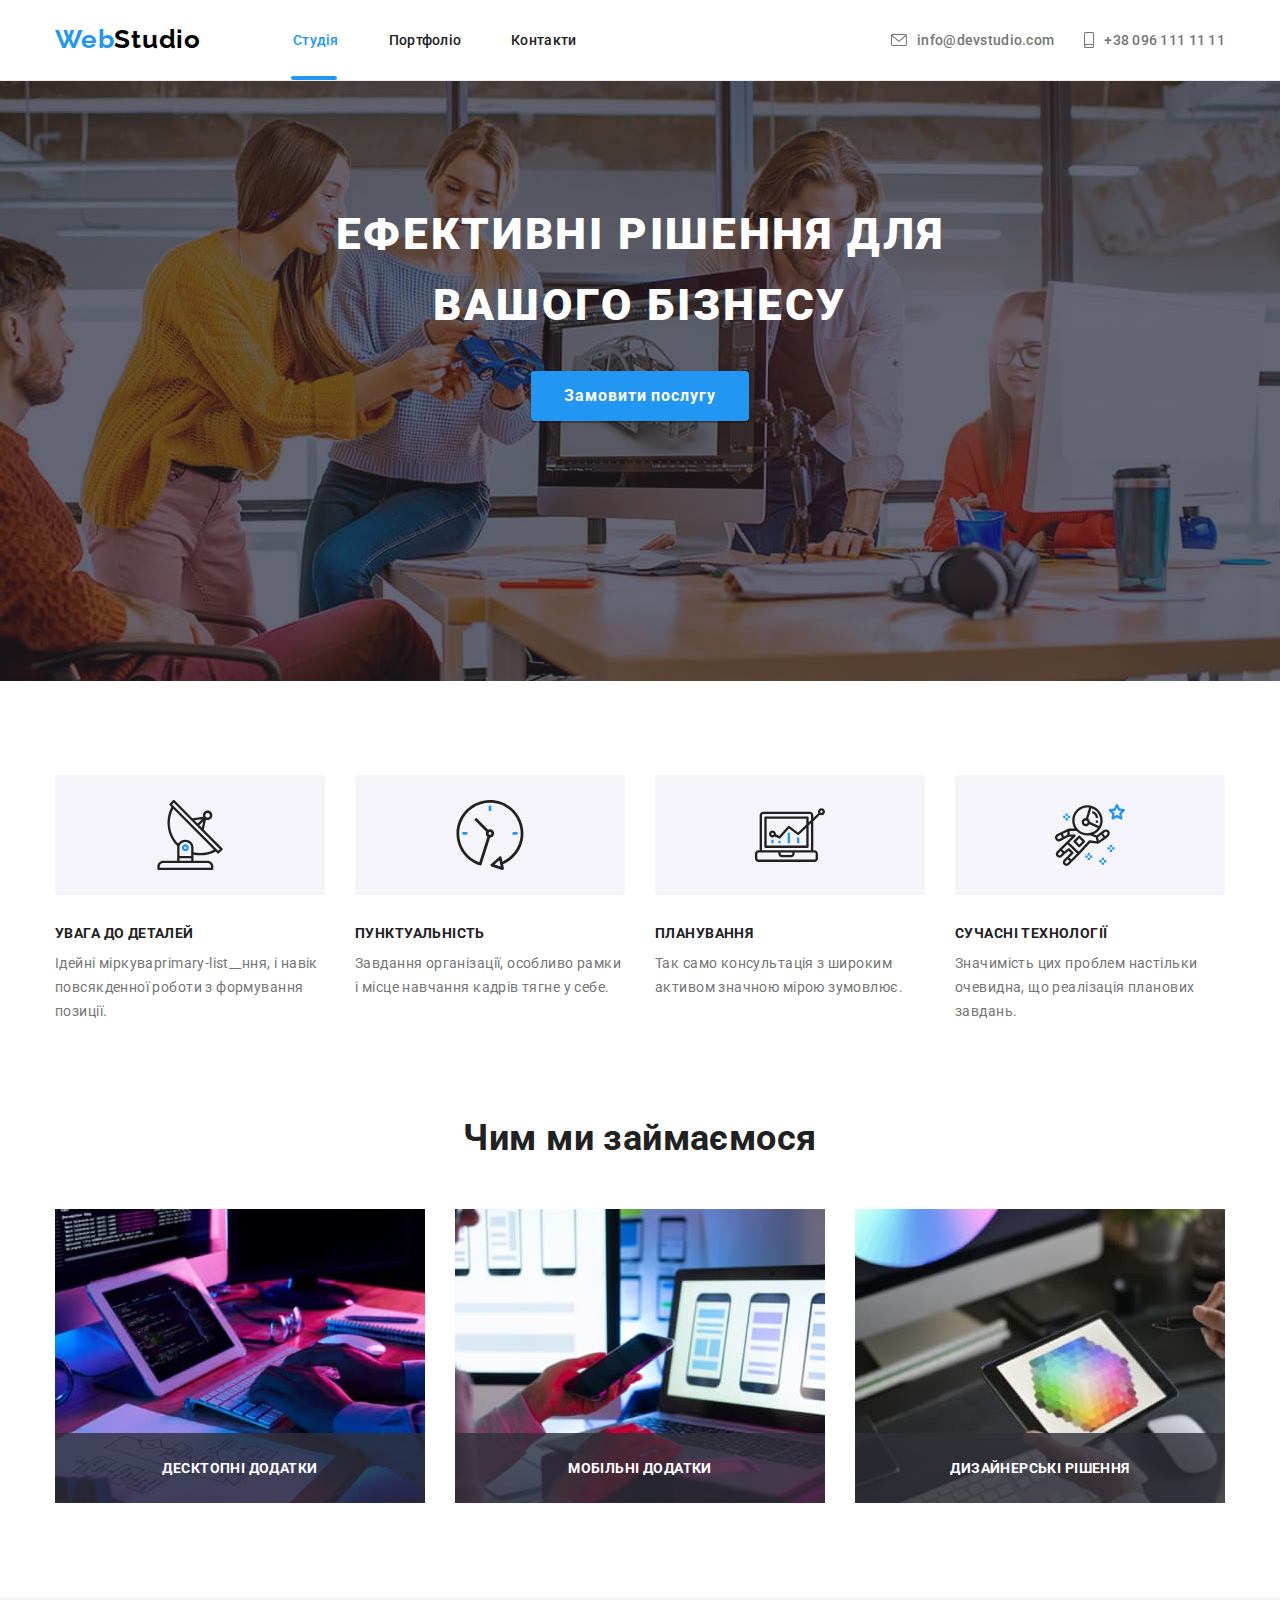
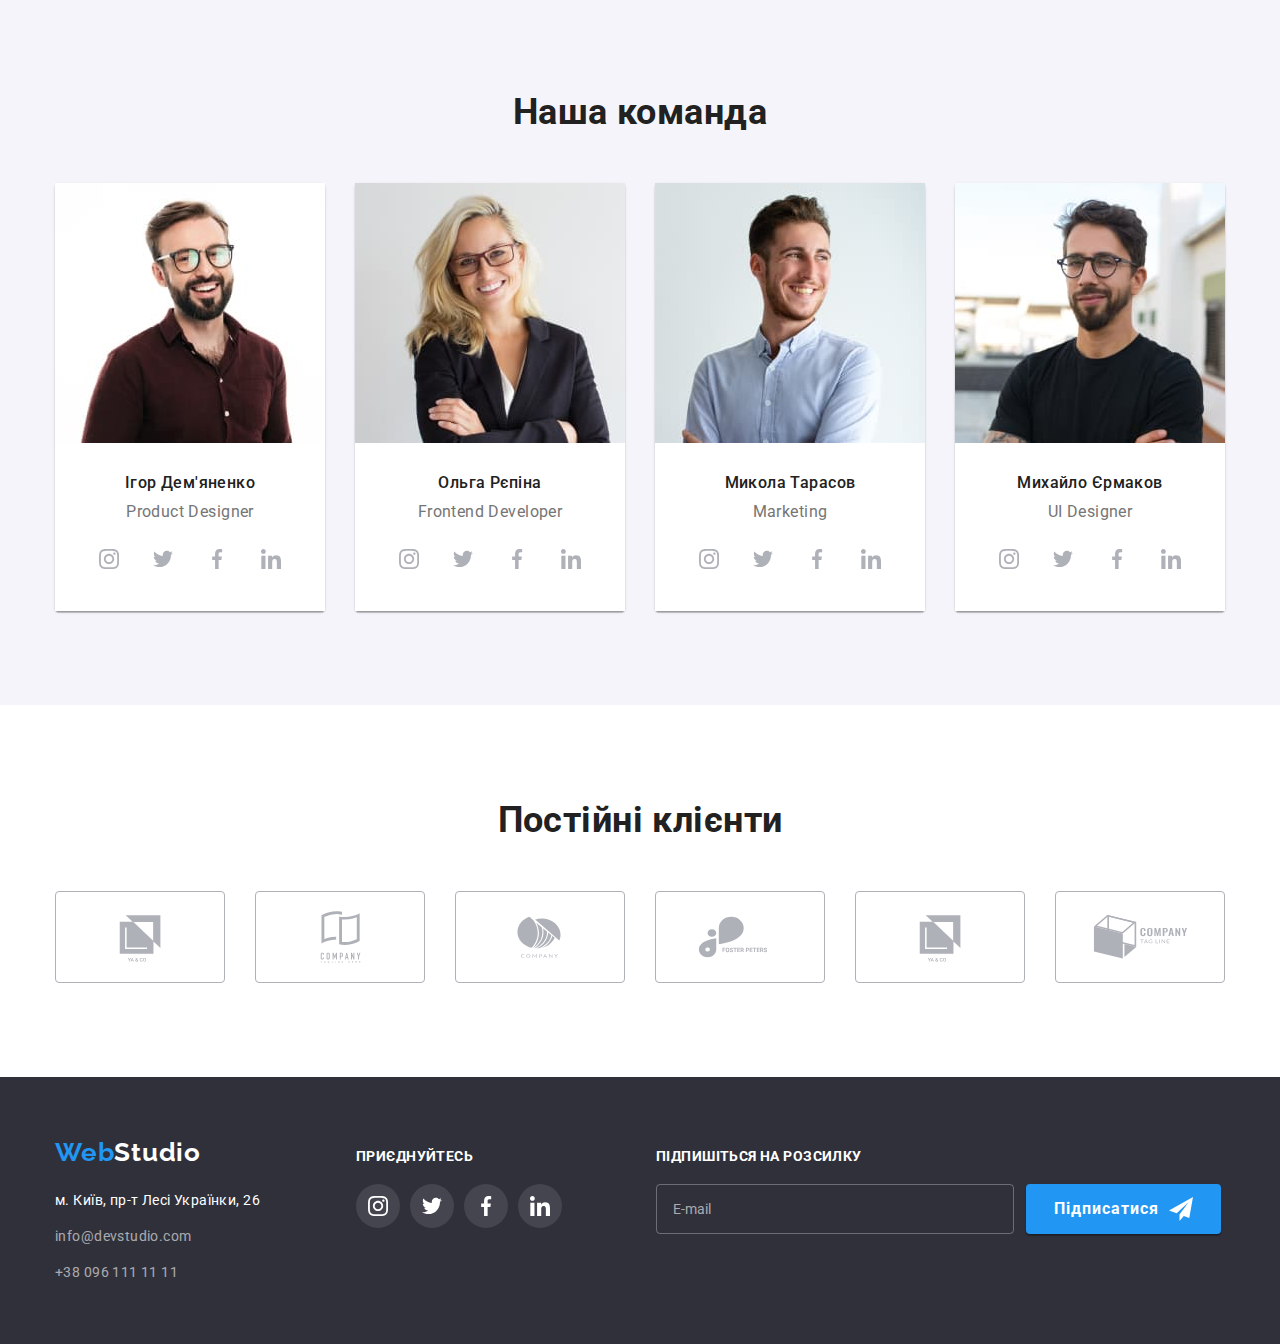
==== commit 0c872f66: "Update index.html" ====
--- a/index.html
+++ b/index.html
@@ -242,7 +242,6 @@
                     ./images/mobile-1-team-player.jpg    1x,
                     ./images/mobile-1-team-player-2x.jpg 2x
                   "
-                  class="mobile-1-player"
                   src="./images/mobile-1-team-player.jpg"
                   alt="хлопець в окулярах"
                 />
--- a/css/main.min.css
+++ b/css/main.min.css
@@ -1 +1 @@
-.visually-hidden{position:absolute;white-space:nowrap;width:1px;height:1px;overflow:hidden;border:0;padding:0;clip:rect(0 0 0 0);-webkit-clip-path:inset(50%);clip-path:inset(50%);margin:-1px}body{color:#212121;background-color:#fff;font-family:"Roboto",sans-serif;font-size:14px;line-height:1.1428571429;letter-spacing:.03em}body.modal-open{overflow:hidden}h1,h2,h3,h4,h5,h6,p,ul{margin:0;padding:0}img{display:block;max-width:100%;height:auto}.list{list-style:none;margin:0;padding:0}.section{margin:0 auto;padding:60px 0}@media screen and (min-width: 1200px){.section{padding:94px 0}}label{display:-webkit-box;display:-ms-flexbox;display:flex;-webkit-box-align:center;-ms-flex-align:center;align-items:center;margin:0;padding:0}.container{margin:0 auto;padding:0 15px}@media screen and (min-width: 480px){.container{width:480px}}@media screen and (min-width: 768px){.container{width:768px}}@media screen and (min-width: 1200px){.container{width:1200px}}.list-portfolio{margin:0 auto;display:block}@media screen and (min-width: 768px){.list-portfolio{display:-webkit-box;display:-ms-flexbox;display:flex;-ms-flex-wrap:wrap;flex-wrap:wrap;gap:30px}}@media screen and (min-width: 768px){.list-portfolio:nth-child(1){height:440px}}.list-prtfolio__item{display:block;margin-bottom:30px;width:450px}@media screen and (min-width: 768px){.list-prtfolio__item{display:-webkit-box;display:-ms-flexbox;display:flex;-ms-flex-wrap:wrap;flex-wrap:wrap;margin-bottom:0px;-ms-flex-preferred-size:calc(50% - 30px);flex-basis:calc(50% - 30px)}}@media screen and (min-width: 1200px){.list-prtfolio__item{-ms-flex-preferred-size:calc(33.3333333333% - 30px);flex-basis:calc(33.3333333333% - 30px)}}.thumb-card__title{margin-bottom:4px;color:#212121;font-size:18px;line-height:2;letter-spacing:.06em;text-decoration:none}.thumb-card__part{padding:20px 24px;border-right:1px solid #eee;border-bottom:1px solid #eee;border-left:1px solid #eee;width:450px}@media screen and (min-width: 768px){.thumb-card__part{width:354px}}@media screen and (min-width: 1200px){.thumb-card__part{width:370px}}.thumb-card__description{color:#757575;font-size:16px;line-height:1.875;text-decoration:none}.list-portfolio__link{position:relative;display:block;text-decoration:none;margin-bottom:0}.list-portfolio__link:hover,.list-portfolio__link:focus{-webkit-box-shadow:0px 1px 1px rgba(0,0,0,.12),0px 4px 4px rgba(0,0,0,.06),1px 4px 6px rgba(0,0,0,.16);box-shadow:0px 1px 1px rgba(0,0,0,.12),0px 4px 4px rgba(0,0,0,.06),1px 4px 6px rgba(0,0,0,.16)}.thumb-card{position:relative;overflow:hidden;width:450px}@media screen and (min-width: 768px){.thumb-card{width:354px}}@media screen and (min-width: 1200px){.thumb-card{width:370px}}.thumb-card__mobile-portfolio{display:block;width:450px}@media screen and (min-width: 768px){.thumb-card__mobile-portfolio{display:none}}.thumb-card__tablet-portfolio{display:none;width:354px}@media screen and (min-width: 768px)and (max-width: 1200px){.thumb-card__tablet-portfolio{display:block}}.thumb-card__desktop-portfolio{display:none;width:370px}@media screen and (min-width: 1200px){.thumb-card__desktop-portfolio{display:block}}.thumb-card__overlay{position:absolute;width:100%;height:100%;top:0;left:0;color:#fff;background-color:#2196f3;display:-webkit-box;display:-ms-flexbox;display:flex;padding:63px 24px;-webkit-box-align:center;-ms-flex-align:center;align-items:center;-webkit-box-pack:center;-ms-flex-pack:center;justify-content:center;font-size:18px;line-height:1.5555555556;letter-spacing:.03em;-webkit-transform:translateY(100%);transform:translateY(100%);-webkit-transition:color 250ms cubic-bezier(0.4, 0, 0.2, 1),opacity 250ms cubic-bezier(0.4, 0, 0.2, 1),background-color 250ms cubic-bezier(0.4, 0, 0.2, 1),-webkit-transform 250ms cubic-bezier(0.4, 0, 0.2, 1);transition:color 250ms cubic-bezier(0.4, 0, 0.2, 1),opacity 250ms cubic-bezier(0.4, 0, 0.2, 1),background-color 250ms cubic-bezier(0.4, 0, 0.2, 1),-webkit-transform 250ms cubic-bezier(0.4, 0, 0.2, 1);transition:color 250ms cubic-bezier(0.4, 0, 0.2, 1),transform 250ms cubic-bezier(0.4, 0, 0.2, 1),opacity 250ms cubic-bezier(0.4, 0, 0.2, 1),background-color 250ms cubic-bezier(0.4, 0, 0.2, 1);transition:color 250ms cubic-bezier(0.4, 0, 0.2, 1),transform 250ms cubic-bezier(0.4, 0, 0.2, 1),opacity 250ms cubic-bezier(0.4, 0, 0.2, 1),background-color 250ms cubic-bezier(0.4, 0, 0.2, 1),-webkit-transform 250ms cubic-bezier(0.4, 0, 0.2, 1)}.list-portfolio__link:hover .thumb-card__overlay,.list-portfolio__link:focus .thumb-card__overlay{-webkit-transform:translateY(0%);transform:translateY(0%)}.clients-list{display:-webkit-box;display:-ms-flexbox;display:flex;-ms-flex-wrap:wrap;flex-wrap:wrap;gap:30px}.clients__text{margin-bottom:30px;font-size:36px;line-height:1.1666666667;text-align:center;color:#212121}@media screen and (min-width: 1200px){.clients__text{margin-bottom:50px}}.clients-list__link{display:block;text-align:center;fill:#afb1b8;height:92px;width:210px;padding:16px 32px;border:1px solid #afb1b8;border-radius:4px;-webkit-transition:fill 250ms cubic-bezier(0.4, 0, 0.2, 1),border-color 250ms cubic-bezier(0.4, 0, 0.2, 1);transition:fill 250ms cubic-bezier(0.4, 0, 0.2, 1),border-color 250ms cubic-bezier(0.4, 0, 0.2, 1)}@media screen and (min-width: 768px){.clients-list__link{height:92px;width:226px}}@media screen and (min-width: 1200px){.clients-list__link{height:92px;width:170px}}.clients-list__link:hover,.clients-list__link:focus{fill:#2196f3;border-color:#2196f3}.footer{position:relative;margin:0 auto;background-color:#2f303a;padding-top:60px;padding-bottom:60px;width:100%}@media screen and (min-width: 768px){.footer{-webkit-box-orient:horizontal;-webkit-box-direction:normal;-ms-flex-direction:row;flex-direction:row;padding-bottom:276px}}@media screen and (min-width: 1200px){.footer{padding-left:0px;padding-right:0px;padding-bottom:60px;width:100%;max-width:1600px}}.footer__container{position:relative;display:-webkit-box;display:-ms-flexbox;display:flex;-webkit-box-orient:vertical;-webkit-box-direction:normal;-ms-flex-direction:column;flex-direction:column;-webkit-box-pack:baseline;-ms-flex-pack:baseline;justify-content:baseline;-webkit-box-align:center;-ms-flex-align:center;align-items:center}@media screen and (min-width: 768px){.footer__container{-webkit-box-orient:horizontal;-webkit-box-direction:normal;-ms-flex-direction:row;flex-direction:row;padding-left:76px;padding-right:89px}}@media screen and (min-width: 1200px){.footer__container{-webkit-box-align:baseline;-ms-flex-align:baseline;align-items:baseline;-webkit-box-pack:start;-ms-flex-pack:start;justify-content:flex-start;padding-left:15px;padding-right:15px}}.footer-nav{position:relative;display:-webkit-box;display:-ms-flexbox;display:flex;-webkit-box-orient:vertical;-webkit-box-direction:normal;-ms-flex-direction:column;flex-direction:column;-webkit-box-pack:center;-ms-flex-pack:center;justify-content:center;-webkit-box-align:center;-ms-flex-align:center;align-items:center;margin-bottom:60px;width:100%}@media screen and (max-width: 768px){.footer-nav{-webkit-box-align:center;-ms-flex-align:center;align-items:center}}@media screen and (min-width: 768px){.footer-nav{margin-right:165px;margin-bottom:0px}}@media screen and (min-width: 1200px){.footer-nav{margin-right:70px;width:231px;-webkit-box-align:start;-ms-flex-align:start;align-items:flex-start}}.adress{width:232px}@media screen and (max-width: 1200px){.adress{text-align:center}}@media screen and (min-width: 1200px){.adress{max-width:231px}}.footer__logo{padding-bottom:28px}@media screen and (min-width: 1200px){.footer__logo{padding-bottom:20px}}.logo__light{color:#fff;-webkit-transition:color 250ms cubic-bezier(0.4, 0, 0.2, 1);transition:color 250ms cubic-bezier(0.4, 0, 0.2, 1)}.footer__logo:hover .logo__light{color:#2196f3}.adress__item{margin-bottom:12px}.adress__link{display:block;color:#fff;line-height:1.7142857143;font-style:normal;text-decoration:none;-webkit-transition:color 250ms cubic-bezier(0.4, 0, 0.2, 1);transition:color 250ms cubic-bezier(0.4, 0, 0.2, 1)}.adress__link:hover,.adress__link:focus{color:#2196f3}.adress__mail{margin-bottom:12px}.adress__contacts-link{display:block;color:rgba(255,255,255,.6);line-height:1.7142857143;font-style:normal;text-decoration:none;-webkit-transition:color 250ms cubic-bezier(0.4, 0, 0.2, 1);transition:color 250ms cubic-bezier(0.4, 0, 0.2, 1)}.adress__contacts-link:hover,.adress__contacts-link:focus{color:#2196f3}.join{display:-webkit-box;display:-ms-flexbox;display:flex;-webkit-box-orient:vertical;-webkit-box-direction:normal;-ms-flex-direction:column;flex-direction:column;width:100%;height:80px;-webkit-box-align:center;-ms-flex-align:center;align-items:center;margin-left:0px;margin-right:0px;margin-bottom:60px}@media screen and (min-width: 1200px){.join{-webkit-box-align:start;-ms-flex-align:start;align-items:flex-start;margin-right:94px;margin-bottom:0;width:206px}}.join__text{display:-webkit-box;display:-ms-flexbox;display:flex;margin-bottom:20px;font-size:14px;font-weight:700;line-height:1.1428571429;letter-spacing:.03em;text-transform:uppercase;text-align:center;color:#fff}.backdrop{position:fixed;top:0;left:0;width:100%;height:100%;opacity:1;background-color:rgba(0,0,0,.2);-webkit-transition:opacity 250ms cubic-bezier(0.4, 0, 0.2, 1),visibility 250ms cubic-bezier(0.4, 0, 0.2, 1);transition:opacity 250ms cubic-bezier(0.4, 0, 0.2, 1),visibility 250ms cubic-bezier(0.4, 0, 0.2, 1);padding:93px 15px;overflow-y:scroll}@media screen and (min-width: 768px){.backdrop{padding:208px 159px}}.backdrop.is-hidden{opacity:0;pointer-events:none;visibility:hidden}.backdrop__modal{display:block;position:relative;padding:40px;margin:0 auto;-webkit-transition:background-color 250ms cubic-bezier(0.4, 0, 0.2, 1),-webkit-transform cubic-bezier(0.4, 0, 0.2, 1);transition:background-color 250ms cubic-bezier(0.4, 0, 0.2, 1),-webkit-transform cubic-bezier(0.4, 0, 0.2, 1);transition:background-color 250ms cubic-bezier(0.4, 0, 0.2, 1),transform cubic-bezier(0.4, 0, 0.2, 1);transition:background-color 250ms cubic-bezier(0.4, 0, 0.2, 1),transform cubic-bezier(0.4, 0, 0.2, 1),-webkit-transform cubic-bezier(0.4, 0, 0.2, 1);width:100%;max-width:450px;background-color:#fff}@media screen and (min-width: 1200px){.backdrop__modal{max-width:528px;max-height:581px;margin:0;position:absolute;top:50%;left:50%;-webkit-transform:translate(-50%, -50%) scale(1);transform:translate(-50%, -50%) scale(1)}}.backdrop.is-hidden .backdrop__modal{-webkit-transform:scale(0.9) translate(-50%, -50%);transform:scale(0.9) translate(-50%, -50%)}.button-close-modal{position:absolute;top:8px;right:8px;padding:4px 3px;display:-webkit-box;display:-ms-flexbox;display:flex;-webkit-box-align:center;-ms-flex-align:center;align-items:center;-webkit-box-pack:center;-ms-flex-pack:center;justify-content:center;width:30px;height:30px;fill:#000;background-color:#fff;border:1px solid rgba(0,0,0,.1);border-radius:50%;cursor:pointer;outline:none}.button-close-modal:hover,.button-close-modal:focus{fill:#2196f3}.form{width:100%}.form__description{font-weight:700;font-size:20px;line-height:1.15;text-align:center;letter-spacing:.03em;margin-bottom:12px}.form__field{margin-bottom:10px}.form__control{position:relative}.form__input{display:block;height:40px;width:100%;padding:14px 15px 14px 42px;border:1px solid rgba(33,33,33,.2);border-radius:4px;outline:none}.form__input:focus{border-color:#2196f3}.form__icon{position:absolute;top:50%;left:12px;-webkit-transform:translateY(-50%);transform:translateY(-50%);fill:currentColor;pointer-events:none}.form__input:focus+.form__icon{color:#2196f3;fill:#2196f3}.form__label{display:block;margin-bottom:4px;text-align:start;color:#757575;font-size:12px;line-height:1.1666666667;letter-spacing:.01em;margin-bottom:4px}.form__textarea-field{margin-bottom:20px}.form__textarea{display:block;width:100%;padding:12px 16px;border:1px solid rgba(33,33,33,.2);border-radius:4px;outline:none;height:120px;resize:none}.form__textarea::-webkit-input-placeholder{position:relative;display:block;color:rgba(117,117,117,.5);font-size:12px;line-height:1.1666666667;letter-spacing:.01em;z-index:3}.form__textarea::-moz-placeholder{position:relative;display:block;color:rgba(117,117,117,.5);font-size:12px;line-height:1.1666666667;letter-spacing:.01em;z-index:3}.form__textarea:-ms-input-placeholder{position:relative;display:block;color:rgba(117,117,117,.5);font-size:12px;line-height:1.1666666667;letter-spacing:.01em;z-index:3}.form__textarea::-ms-input-placeholder{position:relative;display:block;color:rgba(117,117,117,.5);font-size:12px;line-height:1.1666666667;letter-spacing:.01em;z-index:3}.form__textarea::placeholder{position:relative;display:block;color:rgba(117,117,117,.5);font-size:12px;line-height:1.1666666667;letter-spacing:.01em;z-index:3}.form__textarea:focus{border-color:#2196f3}.form__checkbox{margin-bottom:30px;position:relative}.form__checkbox-input{display:block;-webkit-appearance:none;-moz-appearance:none;appearance:none;text-align:center}.form__label-checkbox{position:relative;display:block;text-align:left;padding-left:33px;color:#757575;line-height:1.7142857143;letter-spacing:.03em}.form__label-checkbox::before{display:-webkit-box;display:-ms-flexbox;display:flex;content:"";position:absolute;top:4px;left:13px;-webkit-box-align:center;-ms-flex-align:center;align-items:center;width:16px;height:15px;border:1px solid #212121;border-radius:2px;opacity:1;background-origin:border-box}.form__checkbox-input:checked~.form__label-checkbox::before{opacity:0}.form__checkbox-link{color:#2196f3}.form__icon-checkbox{display:-webkit-inline-box;display:-ms-inline-flexbox;display:inline-flex;position:absolute;top:4px;left:13px;padding:4px 2px 3px 3px;width:16px;height:15px;border:1px;border-color:#2196f3;background-color:#2196f3;background-origin:border-box;opacity:0}.form__checkbox-input:checked+.form__icon-checkbox{border:2px;border-color:#2196f3;background-origin:border-box;background-color:#2196f3;fill:#188ce8;opacity:1}.form__main-button{padding:10px 58px}.form-footer{position:relative;display:-webkit-box;display:-ms-flexbox;display:flex;-webkit-box-orient:vertical;-webkit-box-direction:normal;-ms-flex-direction:column;flex-direction:column;-webkit-box-align:start;-ms-flex-align:start;align-items:flex-start;-webkit-box-pack:baseline;-ms-flex-pack:baseline;justify-content:baseline;width:100%}@media screen and (min-width: 768px)and (max-width: 1200px){.form-footer{position:absolute;top:188px;left:159px;max-width:450px}}@media screen and (min-width: 1200px){.form-footer{position:relative}}.form-footer__field{position:relative}@media screen and (max-width: 1200px){.form-footer__field{width:100%}}.form-footer__text{width:100%;color:#fff;font-size:14px;font-weight:700;line-height:1.1428571429;letter-spacing:.03em;text-transform:uppercase;margin-bottom:20px;text-align:center}@media screen and (min-width: 1200px){.form-footer__text{text-align:start}}.form-footer__label{display:block}.form-footer__follow{position:relative;display:block;width:100%;max-width:450px;min-height:50px;padding-left:16px;color:#fff;border:1px solid rgba(255,255,255,.3);border-radius:4px;background-color:inherit;margin-bottom:20px}@media screen and (min-width: 1200px){.form-footer__follow{min-width:358px;margin-bottom:0px}}.form-footer__follow::-webkit-input-placeholder{color:rgba(255,255,255,.6)}.form-footer__follow::-moz-placeholder{color:rgba(255,255,255,.6)}.form-footer__follow:-ms-input-placeholder{color:rgba(255,255,255,.6)}.form-footer__follow::-ms-input-placeholder{color:rgba(255,255,255,.6)}.form-footer__follow::placeholder{color:rgba(255,255,255,.6)}.form-footer__main-button{padding:10px 28px}@media screen and (min-width: 1200px){.form-footer__main-button{position:absolute;left:100%;top:0;-webkit-transform:translatex(12px);transform:translatex(12px)}}.button-form__icon{display:block;margin-left:10px;fill:#fff;width:24px;height:24px}.header{position:relative;background-color:#fff;border-bottom:1px solid #ececec}.header__container{display:-webkit-box;display:-ms-flexbox;display:flex;-webkit-box-align:space-between;-ms-flex-align:space-between;align-items:space-between;-webkit-box-pack:justify;-ms-flex-pack:justify;justify-content:space-between}.header__nav{display:-webkit-box;display:-ms-flexbox;display:flex;-webkit-box-align:center;-ms-flex-align:center;align-items:center;-webkit-box-pack:justify;-ms-flex-pack:justify;justify-content:space-between;background-color:#fff}@media screen and (max-width: 768px){.header__nav{width:100%}}.menu-container{display:-webkit-box;display:-ms-flexbox;display:flex;-webkit-box-orient:vertical;-webkit-box-direction:normal;-ms-flex-direction:column;flex-direction:column;position:fixed;background-color:#fff;padding:48px 40px;text-align:start;font-size:20px;-webkit-box-shadow:0px 4px 8px rgba(0,0,0,.04),0px 2px 4px rgba(0,0,0,.08),0px 1px 3px rgba(0,0,0,.16);box-shadow:0px 4px 8px rgba(0,0,0,.04),0px 2px 4px rgba(0,0,0,.08),0px 1px 3px rgba(0,0,0,.16);height:100vh;color:#212121;top:0;left:0;width:100vw;z-index:999;-webkit-transform:translateX(200%);transform:translateX(200%);-webkit-transition:-webkit-transform 250ms ease-in-out;transition:-webkit-transform 250ms ease-in-out;transition:transform 250ms ease-in-out;transition:transform 250ms ease-in-out, -webkit-transform 250ms ease-in-out}.menu-container.is-open{-webkit-transform:translateX(0);transform:translateX(0)}.menu-container__list{margin-top:auto}.menu-container__item{display:block;padding-bottom:32px;margin:0}.menu-container__mail{display:block;text-decoration:none;color:#2196f3;font-weight:500;font-size:24px;line-height:1.1666666667;letter-spacing:.02em;color:#757575}.menu-container__phone{display:-webkit-inline-box;display:-ms-inline-flexbox;display:inline-flex;text-decoration:none;font-weight:500;font-size:34px;line-height:1.1764705882;letter-spacing:.02em;color:#2196f3}.menu-container__network-flex{display:-webkit-box;display:-ms-flexbox;display:flex;-webkit-box-pack:justify;-ms-flex-pack:justify;justify-content:space-between;width:100%}.menu-container__item-network:not(:last-child){border-right:1px solid rgba(33,33,33,.2);padding-right:10px}.menu-container__network{display:block;font-weight:500;font-size:18px;line-height:1.2222222222;letter-spacing:.02em;color:#2196f3;margin:0;padding:0}.header__burger-menu{margin-right:auto;display:-webkit-inline-box;display:-ms-inline-flexbox;display:inline-flex;text-align:center;-webkit-box-pack:center;-ms-flex-pack:center;justify-content:center;margin:0;padding:0;border:none;background-color:rgba(0,0,0,0)}@media screen and (min-width: 768px){.header__burger-menu{display:none}}.header__burger-menu.is-open .header__icon-close{display:block}.header__burger-menu.is-open .header__icon-menu{display:none}.header__burger-menu .header__icon-close{display:none}.header__button-svg{display:block;cursor:pointer}.header__icon-close{position:absolute;top:16px;right:16px;display:-webkit-inline-box;display:-ms-inline-flexbox;display:inline-flex;text-align:center;-webkit-box-pack:center;-ms-flex-pack:center;justify-content:center;margin:0;padding:0;border:none;background-color:rgba(0,0,0,0)}.header__icon-close:hover,.header__icon-close:focus{color:#2196f3;translate:color 250 ms cubic-bezier(0.4, 0, 0.2, 1)}.header__link{display:block;padding-bottom:32px;padding-top:0;color:#212121;font-weight:500;line-height:1.1428571429;letter-spacing:.02em;text-decoration:none;text-decoration:none;-webkit-transition:color 250ms cubic-bezier(0.4, 0, 0.2, 1);transition:color 250ms cubic-bezier(0.4, 0, 0.2, 1)}@media screen and (min-width: 768px){.header__link{padding-top:32px}}.header__link:hover,.header__link:focus{color:#2196f3}.header__link--current{color:#2196f3;position:relative}.header__link--current::after{display:block;content:"";width:100%;height:4px;background-color:#2196f3;border-radius:2px;position:absolute;top:76px;left:-2px;-webkit-transition:opacity 250ms cubic-bezier(0.4, 0, 0.2, 1);transition:opacity 250ms cubic-bezier(0.4, 0, 0.2, 1)}@media screen and (max-width: 768px){.header__link--current::after{display:none}}.header__menu{display:none;-ms-flex-negative:0;flex-shrink:0;list-style:none;margin:0;padding:0;margin-left:auto}@media screen and (min-width: 768px){.header__menu{display:-webkit-box;display:-ms-flexbox;display:flex}}.header__item:not(:last-child){margin-right:50px}.contacts__mail{display:block;padding-bottom:10px;fill:#757575;color:#757575;font-weight:500;letter-spacing:.02em;text-decoration:none;-webkit-transition:color 250ms cubic-bezier(0.4, 0, 0.2, 1),fill 250ms cubic-bezier(0.4, 0, 0.2, 1);transition:color 250ms cubic-bezier(0.4, 0, 0.2, 1),fill 250ms cubic-bezier(0.4, 0, 0.2, 1)}@media screen and (min-width: 1200px){.contacts__mail{display:-webkit-box;display:-ms-flexbox;display:flex;-webkit-box-align:center;-ms-flex-align:center;align-items:center;padding-bottom:32px;padding-top:32px;margin-right:30px}}.contacts__mail:hover,.contacts__mail:focus{color:#2196f3;fill:#2196f3}.contacts__item{display:-webkit-box;display:-ms-flexbox;display:flex;-webkit-box-align:center;-ms-flex-align:center;align-items:center;-webkit-box-pack:center;-ms-flex-pack:center;justify-content:center}.contacts__icon{margin-right:10px}.contacts{display:none;-ms-flex-negative:0;flex-shrink:0;list-style:none;margin:0;padding:21px 0px;margin-left:auto}@media screen and (min-width: 768px){.contacts{display:-webkit-box;display:-ms-flexbox;display:flex;-webkit-box-orient:vertical;-webkit-box-direction:normal;-ms-flex-direction:column;flex-direction:column}}@media screen and (min-width: 1200px){.contacts{display:-webkit-box;display:-ms-flexbox;display:flex;-webkit-box-orient:horizontal;-webkit-box-direction:normal;-ms-flex-direction:row;flex-direction:row;padding:0}}.contacts__phone{display:block;margin-right:auto;fill:#757575;color:#757575;font-weight:500;letter-spacing:.02em;text-decoration:none;text-decoration:none;-webkit-transition:color 250ms cubic-bezier(0.4, 0, 0.2, 1),fill 250ms cubic-bezier(0.4, 0, 0.2, 1);transition:color 250ms cubic-bezier(0.4, 0, 0.2, 1),fill 250ms cubic-bezier(0.4, 0, 0.2, 1)}@media screen and (min-width: 1200px){.contacts__phone{display:-webkit-box;display:-ms-flexbox;display:flex;text-align:center;-webkit-box-pack:start;-ms-flex-pack:start;justify-content:flex-start;padding-top:32px;padding-bottom:32px}}.contacts__phone:hover,.contacts__phone:focus{color:#2196f3;fill:#2196f3}.hero{text-align:center;padding-top:118px;padding-bottom:118px;background-color:#2f303a}.hero--overlay{max-width:100%;margin-left:auto;margin-right:auto;background-image:-webkit-gradient(linear, left top, left bottom, from(rgba(47, 48, 58, 0.4)), to(rgba(47, 48, 58, 0.4))),url(../images/mobile-background-image-hero.jpg);background-image:linear-gradient(rgba(47, 48, 58, 0.4), rgba(47, 48, 58, 0.4)),url(../images/mobile-background-image-hero.jpg);background-repeat:no-repeat;background-position:center;background-size:cover}@media screen and (min-device-pixel-ratio: 2),(-webkit-min-device-pixel-ratio: 2),(min-resolution: 192dpi),(min-resolution: 2dppx){.hero--overlay{background-image:-webkit-gradient(linear, left top, left bottom, from(rgba(47, 48, 58, 0.4)), to(rgba(47, 48, 58, 0.4))),url(../images/mobile-background-image-hero@2x.jpg);background-image:linear-gradient(rgba(47, 48, 58, 0.4), rgba(47, 48, 58, 0.4)),url(../images/mobile-background-image-hero@2x.jpg)}}@media screen and (min-width: 768px){.hero--overlay{height:400px;max-width:768px;margin-left:auto;margin-right:auto;background-image:-webkit-gradient(linear, left top, left bottom, from(rgba(47, 48, 58, 0.4)), to(rgba(47, 48, 58, 0.4))),url(../images/tablet-background-image.jpg);background-image:linear-gradient(rgba(47, 48, 58, 0.4), rgba(47, 48, 58, 0.4)),url(../images/tablet-background-image.jpg)}}@media screen and (min-width: 768px)and (min-device-pixel-ratio: 2),(min-width: 768px)and (-webkit-min-device-pixel-ratio: 2),(min-width: 768px)and (min-resolution: 192dpi),(min-width: 768px)and (min-resolution: 2dppx){.hero--overlay{background-image:-webkit-gradient(linear, left top, left bottom, from(rgba(47, 48, 58, 0.4)), to(rgba(47, 48, 58, 0.4))),url("../images/tablet-background-image@2.jpg");background-image:linear-gradient(rgba(47, 48, 58, 0.4), rgba(47, 48, 58, 0.4)),url("../images/tablet-background-image@2.jpg")}}@media screen and (min-width: 1200px){.hero--overlay{height:600px;max-width:1600px;margin-left:auto;margin-right:auto;background-image:-webkit-gradient(linear, left top, left bottom, from(rgba(47, 48, 58, 0.4)), to(rgba(47, 48, 58, 0.4))),url(../images/background-image-hero.jpg);background-image:linear-gradient(rgba(47, 48, 58, 0.4), rgba(47, 48, 58, 0.4)),url(../images/background-image-hero.jpg)}}@media screen and (min-width: 1200px)and (min-device-pixel-ratio: 2),(min-width: 1200px)and (-webkit-min-device-pixel-ratio: 2),(min-width: 1200px)and (min-resolution: 192dpi),(min-width: 1200px)and (min-resolution: 2dppx){.hero--overlay{background-image:-webkit-gradient(linear, left top, left bottom, from(rgba(47, 48, 58, 0.4)), to(rgba(47, 48, 58, 0.4))),url("../images/background-image-hero@2.jpg");background-image:linear-gradient(rgba(47, 48, 58, 0.4), rgba(47, 48, 58, 0.4)),url("../images/background-image-hero@2.jpg")}}.hero__title{margin:0 auto 30px;max-width:696px;color:#fff;font-weight:900;font-size:26px;line-height:1.6153846154;letter-spacing:.06em;text-transform:uppercase}@media screen and (min-width: 768px)and (max-width: 1200px){.hero__title{width:360px}}@media screen and (min-width: 1200px){.hero__title{font-size:44px;line-height:calc 1.3636363636}}.hero__main-button{padding:10px 23px}@media screen and (min-width: 1200px){.hero__main-button{min-width:218px;padding:10px 32px}}.logo{display:block;width:134px;color:#2196f3;font-family:"Raleway",sans-serif;font-weight:700;font-size:24px;line-height:1.1666666667;letter-spacing:.03em;text-decoration:none;-webkit-transition:color 250ms cubic-bezier(0.4, 0, 0.2, 1);transition:color 250ms cubic-bezier(0.4, 0, 0.2, 1)}@media screen and (min-width: 1200px){.logo{width:145px;font-weight:700;font-size:26px;line-height:1.1923076923}}.logo:hover .logo__dark{color:#2196f3}.logo__dark{color:#000;-webkit-transition:color 250ms cubic-bezier(0.4, 0, 0.2, 1);transition:color 250ms cubic-bezier(0.4, 0, 0.2, 1)}.logo:hover .logo__dark,.logo:focus .logo__dark{color:#2196f3}.header__logo{display:block;padding-top:16px;padding-bottom:16px}@media screen and (min-width: 768px){.header__logo{margin-right:88px;padding-top:26px;padding-bottom:26px}}@media screen and (min-width: 1200px){.header__logo{margin-right:93px;padding-top:24px;padding-bottom:25px}}.main-button{max-width:200px;height:50px;border:0;border-radius:4px;margin:0 auto;color:#fff;background-color:#2196f3;font-family:inherit;font-weight:700;font-size:16px;line-height:1.875;letter-spacing:.06em;display:-webkit-box;display:-ms-flexbox;display:flex;-webkit-box-align:center;-ms-flex-align:center;align-items:center;-webkit-box-pack:center;-ms-flex-pack:center;justify-content:center;cursor:pointer;-webkit-box-shadow:0px 1px 3px rgba(0,0,0,.12),0px 1px 1px rgba(0,0,0,.14),0px 2px 1px rgba(0,0,0,.2);box-shadow:0px 1px 3px rgba(0,0,0,.12),0px 1px 1px rgba(0,0,0,.14),0px 2px 1px rgba(0,0,0,.2);-webkit-transition:color 250ms cubic-bezier(0.4, 0, 0.2, 1),background-color 250ms cubic-bezier(0.4, 0, 0.2, 1);transition:color 250ms cubic-bezier(0.4, 0, 0.2, 1),background-color 250ms cubic-bezier(0.4, 0, 0.2, 1)}.main-button:hover,.main-button:focus{color:#fff;background-color:#188ce8}.main{background-color:#fff;padding-top:0}@media screen and (min-width: 0px)and (max-width: 1200px){.main{display:none}}.main__title{text-align:center;margin-bottom:50px;font-size:36px;line-height:1.1666666667}.main-container{display:-webkit-box;display:-ms-flexbox;display:flex;-webkit-box-orient:vertical;-webkit-box-direction:normal;-ms-flex-direction:column;flex-direction:column;-webkit-box-pack:start;-ms-flex-pack:start;justify-content:flex-start}.main-cardset{display:-webkit-box;display:-ms-flexbox;display:flex;-webkit-box-orient:horizontal;-webkit-box-direction:normal;-ms-flex-direction:row;flex-direction:row;-webkit-box-pack:start;-ms-flex-pack:start;justify-content:flex-start;margin-top:-30px;margin-left:-30px}.main-card{display:-webkit-box;display:-ms-flexbox;display:flex;margin-top:30px;margin-left:30px;-ms-flex-preferred-size:calc(33.3333333333% - 30px);flex-basis:calc(33.3333333333% - 30px);position:relative}.main-card__text{display:-webkit-box;display:-ms-flexbox;display:flex;-webkit-box-align:center;-ms-flex-align:center;align-items:center;-webkit-box-pack:center;-ms-flex-pack:center;justify-content:center;position:absolute;bottom:0px;left:0px;width:100%;height:70px;color:#fff;background-color:rgba(47,48,58,.8);font-weight:700;line-height:1.1428571429;letter-spacing:.03em;text-transform:uppercase}.network{display:-webkit-box;display:-ms-flexbox;display:flex;width:206px;height:44px;-webkit-box-align:center;-ms-flex-align:center;align-items:center;-webkit-box-pack:justify;-ms-flex-pack:justify;justify-content:space-between;text-transform:uppercase}.network__link{display:-webkit-box;display:-ms-flexbox;display:flex;width:44px;height:44px;border-radius:50%;color:#afb1b8;-webkit-box-align:center;-ms-flex-align:center;align-items:center;-webkit-box-pack:center;-ms-flex-pack:center;justify-content:center;fill:currentColor;-webkit-transition:color 250ms cubic-bezier(0.4, 0, 0.2, 1),fill 250ms cubic-bezier(0.4, 0, 0.2, 1),background-color 250ms cubic-bezier(0.4, 0, 0.2, 1);transition:color 250ms cubic-bezier(0.4, 0, 0.2, 1),fill 250ms cubic-bezier(0.4, 0, 0.2, 1),background-color 250ms cubic-bezier(0.4, 0, 0.2, 1)}.network__link:hover,.network__link:focus{background-color:#2196f3;color:#fff;fill:currentColor}.network__link--painted{background-color:rgba(255,255,255,.1)}.icon--white{fill:#fff}.primary{background-color:var(--hero-color)}.primary-container{display:-webkit-box;display:-ms-flexbox;display:flex}.primary-list{display:-webkit-box;display:-ms-flexbox;display:flex;-ms-flex-wrap:wrap;flex-wrap:wrap;margin-top:-30px;margin-left:-30px;list-style:none}.primary-list__item{display:-webkit-box;display:-ms-flexbox;display:flex;-webkit-box-orient:vertical;-webkit-box-direction:normal;-ms-flex-direction:column;flex-direction:column;max-width:450px;margin-top:30px;margin-left:30px}@media screen and (min-width: 768px){.primary-list__item{width:354px;-ms-flex-preferred-size:calc(50% - 30px);flex-basis:calc(50% - 30px)}}@media screen and (min-width: 1200px){.primary-list__item{width:270px;margin-top:30px;margin-left:30px;-ms-flex-preferred-size:calc(25% - 30px);flex-basis:calc(25% - 30px)}}.primary-list__icon-background{height:120px;max-width:100%;padding:25px 100px;margin-bottom:30px;background-color:#f5f4fa;border-radius:4px;text-align:center}.primary-list__title{margin-bottom:10px;text-align:center;text-transform:uppercase;font-size:14px}@media screen and (min-width: 768px){.primary-list__title{text-align:start}}.primary-list__description{color:#757575;line-height:1.7142857143}.secondary-buttons{display:-webkit-box;display:-ms-flexbox;display:flex;-webkit-box-align:center;-ms-flex-align:center;align-items:center;-ms-flex-wrap:wrap;flex-wrap:wrap;gap:15px 8px;margin-bottom:40px}@media screen and (min-width: 768px){.secondary-buttons{margin-bottom:30px;-webkit-box-pack:center;-ms-flex-pack:center;justify-content:center}}@media screen and (min-width: 1200px){.secondary-buttons{margin-bottom:50px}}.secondary-button{text-align:center;padding:6px 22px;border:0;border-radius:4px;color:#212121;background-color:#f5f4fa;font-family:inherit;font-weight:500;font-size:16px;line-height:1.625;cursor:pointer;-webkit-transition:color 250ms cubic-bezier(0.4, 0, 0.2, 1),background-color 250ms cubic-bezier(0.4, 0, 0.2, 1),-webkit-box-shadow 250ms cubic-bezier(0.4, 0, 0.2, 1);transition:color 250ms cubic-bezier(0.4, 0, 0.2, 1),background-color 250ms cubic-bezier(0.4, 0, 0.2, 1),-webkit-box-shadow 250ms cubic-bezier(0.4, 0, 0.2, 1);transition:color 250ms cubic-bezier(0.4, 0, 0.2, 1),background-color 250ms cubic-bezier(0.4, 0, 0.2, 1),box-shadow 250ms cubic-bezier(0.4, 0, 0.2, 1);transition:color 250ms cubic-bezier(0.4, 0, 0.2, 1),background-color 250ms cubic-bezier(0.4, 0, 0.2, 1),box-shadow 250ms cubic-bezier(0.4, 0, 0.2, 1),-webkit-box-shadow 250ms cubic-bezier(0.4, 0, 0.2, 1)}.secondary-button:hover,.secondary-button:focus{color:#fff;background-color:#2196f3;-webkit-box-shadow:0px 3px 1px rgba(0,0,0,.1),0px 1px 2px rgba(0,0,0,.08),0px 2px 2px rgba(0,0,0,.12);box-shadow:0px 3px 1px rgba(0,0,0,.1),0px 1px 2px rgba(0,0,0,.08),0px 2px 2px rgba(0,0,0,.12)}.secondary-button__item:not(:last-child){margin-right:8px}.secondary{background-color:#f5f4fa}.secondary__title{margin:0 auto 30px;text-align:center;font-size:36px;line-height:1.1666666667}@media screen and (min-width: 1200px){.secondary__title{margin:0 auto 50px}}.secondary-cardset{margin:0 auto}@media screen and (min-width: 768px){.secondary-cardset{display:-webkit-box;display:-ms-flexbox;display:flex;-ms-flex-wrap:wrap;flex-wrap:wrap;margin-top:-30px;margin-left:-30px}}@media screen and (min-width: 1200px){.secondary-cardset{display:-webkit-box;display:-ms-flexbox;display:flex;-ms-flex-wrap:wrap;flex-wrap:wrap;margin-top:-30px;margin-left:-30px}}.secondary-cardset .mobile-1-player{display:block}@media screen and (min-width: 768px){.secondary-cardset .mobile-1-player{display:none}}.secondary-cardset .tablet-1-player{display:none}@media screen and (min-width: 768px)and (max-width: 1200px){.secondary-cardset .tablet-1-player{display:block}}.secondary-cardset .desktop-1-player{display:none}@media screen and (min-width: 1200px){.secondary-cardset .desktop-1-player{display:block}}.secondary-cardset .mobile-2-player{display:block}@media screen and (min-width: 768px){.secondary-cardset .mobile-2-player{display:none}}.secondary-cardset .tablet-2-player{display:none}@media screen and (min-width: 768px)and (max-width: 1200px){.secondary-cardset .tablet-2-player{display:block}}.secondary-cardset .desktop-2-player{display:none}@media screen and (min-width: 1200px){.secondary-cardset .desktop-2-player{display:block}}.secondary-cardset .mobile-3-player{display:block}@media screen and (min-width: 768px){.secondary-cardset .mobile-3-player{display:none}}.secondary-cardset .tablet-3-player{display:none}@media screen and (min-width: 768px)and (max-width: 1200px){.secondary-cardset .tablet-3-player{display:block}}.secondary-cardset .desktop-3-player{display:none}@media screen and (min-width: 1200px){.secondary-cardset .desktop-3-player{display:block}}.secondary-cardset .mobile-4-player{display:block}@media screen and (min-width: 768px){.secondary-cardset .mobile-4-player{display:none}}.secondary-cardset .tablet-4-player{display:none}@media screen and (min-width: 768px)and (max-width: 1200px){.secondary-cardset .tablet-4-player{display:block}}.secondary-cardset .desktop-4-player{display:none}@media screen and (min-width: 1200px){.secondary-cardset .desktop-4-player{display:block}}.secondary-item{display:-webkit-box;display:-ms-flexbox;display:flex;-webkit-box-orient:vertical;-webkit-box-direction:normal;-ms-flex-direction:column;flex-direction:column;margin:0 auto 30px;max-width:450px;-webkit-box-shadow:0px 1px 3px rgba(0,0,0,.12),0px 1px 1px rgba(0,0,0,.14),0px 2px 1px rgba(0,0,0,.2);box-shadow:0px 1px 3px rgba(0,0,0,.12),0px 1px 1px rgba(0,0,0,.14),0px 2px 1px rgba(0,0,0,.2);border-radius:4px}@media screen and (min-width: 768px){.secondary-item{margin-bottom:0;max-width:354px;margin-top:30px;margin-left:30px;-ms-flex-preferred-size:calc(50% - 30px);flex-basis:calc(50% - 30px)}}@media screen and (min-width: 1200px){.secondary-item{margin-bottom:0;max-width:270px;margin-top:30px;margin-left:30px;-ms-flex-preferred-size:calc(25% - 30px);flex-basis:calc(25% - 30px)}}.secondary-item__box{display:-webkit-box;display:-ms-flexbox;display:flex;-webkit-box-orient:vertical;-webkit-box-direction:normal;-ms-flex-direction:column;flex-direction:column;-webkit-box-align:center;-ms-flex-align:center;align-items:center;padding:30px;background-color:#fff}.secondary-item__title{margin-bottom:10px;font-weight:500;font-size:16px;line-height:1.1875}.secondary-item__description{color:#757575;font-size:16px;line-height:1.1875;margin-bottom:16px}/*# sourceMappingURL=main.min.css.map */+.visually-hidden{position:absolute;white-space:nowrap;width:1px;height:1px;overflow:hidden;border:0;padding:0;clip:rect(0 0 0 0);-webkit-clip-path:inset(50%);clip-path:inset(50%);margin:-1px}body{color:#212121;background-color:#fff;font-family:"Roboto",sans-serif;font-size:14px;line-height:1.1428571429;letter-spacing:.03em}body.modal-open{overflow:hidden}h1,h2,h3,h4,h5,h6,p,ul{margin:0;padding:0}img{display:block;max-width:100%;height:auto}.list{list-style:none;margin:0;padding:0}.section{margin:0 auto;padding:60px 0}@media screen and (min-width: 1200px){.section{padding:94px 0}}label{display:-webkit-box;display:-ms-flexbox;display:flex;-webkit-box-align:center;-ms-flex-align:center;align-items:center;margin:0;padding:0}.container{margin:0 auto;padding:0 15px}@media screen and (min-width: 480px){.container{width:480px}}@media screen and (min-width: 768px){.container{width:768px}}@media screen and (min-width: 1200px){.container{width:1200px}}.list-portfolio{margin:0 auto;display:block}@media screen and (min-width: 768px){.list-portfolio{display:-webkit-box;display:-ms-flexbox;display:flex;-ms-flex-wrap:wrap;flex-wrap:wrap;gap:30px}}@media screen and (min-width: 768px){.list-portfolio:nth-child(1){height:440px}}.list-prtfolio__item{display:block;margin-bottom:30px;width:450px}@media screen and (min-width: 768px){.list-prtfolio__item{display:-webkit-box;display:-ms-flexbox;display:flex;-ms-flex-wrap:wrap;flex-wrap:wrap;margin-bottom:0px;-ms-flex-preferred-size:calc(50% - 30px);flex-basis:calc(50% - 30px)}}@media screen and (min-width: 1200px){.list-prtfolio__item{-ms-flex-preferred-size:calc(33.3333333333% - 30px);flex-basis:calc(33.3333333333% - 30px)}}.thumb-card__title{margin-bottom:4px;color:#212121;font-size:18px;line-height:2;letter-spacing:.06em;text-decoration:none}.thumb-card__part{padding:20px 24px;border-right:1px solid #eee;border-bottom:1px solid #eee;border-left:1px solid #eee;width:450px}@media screen and (min-width: 768px){.thumb-card__part{width:354px}}@media screen and (min-width: 1200px){.thumb-card__part{width:370px}}.thumb-card__description{color:#757575;font-size:16px;line-height:1.875;text-decoration:none}.list-portfolio__link{position:relative;display:block;text-decoration:none;margin-bottom:0}.list-portfolio__link:hover,.list-portfolio__link:focus{-webkit-box-shadow:0px 1px 1px rgba(0,0,0,.12),0px 4px 4px rgba(0,0,0,.06),1px 4px 6px rgba(0,0,0,.16);box-shadow:0px 1px 1px rgba(0,0,0,.12),0px 4px 4px rgba(0,0,0,.06),1px 4px 6px rgba(0,0,0,.16)}.thumb-card{position:relative;overflow:hidden;width:450px}@media screen and (min-width: 768px){.thumb-card{width:354px}}@media screen and (min-width: 1200px){.thumb-card{width:370px}}.thumb-card__mobile-portfolio{display:block;width:450px}@media screen and (min-width: 768px){.thumb-card__mobile-portfolio{display:none}}.thumb-card__tablet-portfolio{display:none;width:354px}@media screen and (min-width: 768px)and (max-width: 1200px){.thumb-card__tablet-portfolio{display:block}}.thumb-card__desktop-portfolio{display:none;width:370px}@media screen and (min-width: 1200px){.thumb-card__desktop-portfolio{display:block}}.thumb-card__overlay{position:absolute;width:100%;height:100%;top:0;left:0;color:#fff;background-color:#2196f3;display:-webkit-box;display:-ms-flexbox;display:flex;padding:63px 24px;-webkit-box-align:center;-ms-flex-align:center;align-items:center;-webkit-box-pack:center;-ms-flex-pack:center;justify-content:center;font-size:18px;line-height:1.5555555556;letter-spacing:.03em;-webkit-transform:translateY(100%);transform:translateY(100%);-webkit-transition:color 250ms cubic-bezier(0.4, 0, 0.2, 1),opacity 250ms cubic-bezier(0.4, 0, 0.2, 1),background-color 250ms cubic-bezier(0.4, 0, 0.2, 1),-webkit-transform 250ms cubic-bezier(0.4, 0, 0.2, 1);transition:color 250ms cubic-bezier(0.4, 0, 0.2, 1),opacity 250ms cubic-bezier(0.4, 0, 0.2, 1),background-color 250ms cubic-bezier(0.4, 0, 0.2, 1),-webkit-transform 250ms cubic-bezier(0.4, 0, 0.2, 1);transition:color 250ms cubic-bezier(0.4, 0, 0.2, 1),transform 250ms cubic-bezier(0.4, 0, 0.2, 1),opacity 250ms cubic-bezier(0.4, 0, 0.2, 1),background-color 250ms cubic-bezier(0.4, 0, 0.2, 1);transition:color 250ms cubic-bezier(0.4, 0, 0.2, 1),transform 250ms cubic-bezier(0.4, 0, 0.2, 1),opacity 250ms cubic-bezier(0.4, 0, 0.2, 1),background-color 250ms cubic-bezier(0.4, 0, 0.2, 1),-webkit-transform 250ms cubic-bezier(0.4, 0, 0.2, 1)}.list-portfolio__link:hover .thumb-card__overlay,.list-portfolio__link:focus .thumb-card__overlay{-webkit-transform:translateY(0%);transform:translateY(0%)}.clients-list{display:-webkit-box;display:-ms-flexbox;display:flex;-ms-flex-wrap:wrap;flex-wrap:wrap;gap:30px}.clients__text{margin-bottom:30px;font-size:36px;line-height:1.1666666667;text-align:center;color:#212121}@media screen and (min-width: 1200px){.clients__text{margin-bottom:50px}}.clients-list__link{display:block;text-align:center;fill:#afb1b8;height:92px;width:210px;padding:16px 32px;border:1px solid #afb1b8;border-radius:4px;-webkit-transition:fill 250ms cubic-bezier(0.4, 0, 0.2, 1),border-color 250ms cubic-bezier(0.4, 0, 0.2, 1);transition:fill 250ms cubic-bezier(0.4, 0, 0.2, 1),border-color 250ms cubic-bezier(0.4, 0, 0.2, 1)}@media screen and (min-width: 768px){.clients-list__link{height:92px;width:226px}}@media screen and (min-width: 1200px){.clients-list__link{height:92px;width:170px}}.clients-list__link:hover,.clients-list__link:focus{fill:#2196f3;border-color:#2196f3}.footer{position:relative;margin:0 auto;background-color:#2f303a;padding-top:60px;padding-bottom:60px;width:100%}@media screen and (min-width: 768px){.footer{-webkit-box-orient:horizontal;-webkit-box-direction:normal;-ms-flex-direction:row;flex-direction:row;padding-bottom:276px}}@media screen and (min-width: 1200px){.footer{padding-left:0px;padding-right:0px;padding-bottom:60px;width:100%;max-width:1600px}}.footer__container{position:relative;display:-webkit-box;display:-ms-flexbox;display:flex;-webkit-box-orient:vertical;-webkit-box-direction:normal;-ms-flex-direction:column;flex-direction:column;-webkit-box-pack:baseline;-ms-flex-pack:baseline;justify-content:baseline;-webkit-box-align:center;-ms-flex-align:center;align-items:center}@media screen and (min-width: 768px){.footer__container{-webkit-box-orient:horizontal;-webkit-box-direction:normal;-ms-flex-direction:row;flex-direction:row;padding-left:76px;padding-right:89px}}@media screen and (min-width: 1200px){.footer__container{-webkit-box-align:baseline;-ms-flex-align:baseline;align-items:baseline;-webkit-box-pack:start;-ms-flex-pack:start;justify-content:flex-start;padding-left:15px;padding-right:15px}}.footer-nav{position:relative;display:-webkit-box;display:-ms-flexbox;display:flex;-webkit-box-orient:vertical;-webkit-box-direction:normal;-ms-flex-direction:column;flex-direction:column;-webkit-box-pack:center;-ms-flex-pack:center;justify-content:center;-webkit-box-align:center;-ms-flex-align:center;align-items:center;margin-bottom:60px;width:100%}@media screen and (max-width: 768px){.footer-nav{-webkit-box-align:center;-ms-flex-align:center;align-items:center}}@media screen and (min-width: 768px){.footer-nav{margin-right:165px;margin-bottom:0px}}@media screen and (min-width: 1200px){.footer-nav{margin-right:70px;width:231px;-webkit-box-align:start;-ms-flex-align:start;align-items:flex-start}}.adress{width:232px}@media screen and (max-width: 1200px){.adress{text-align:center}}@media screen and (min-width: 1200px){.adress{max-width:231px}}.footer__logo{padding-bottom:28px}@media screen and (min-width: 1200px){.footer__logo{padding-bottom:20px}}.logo__light{color:#fff;-webkit-transition:color 250ms cubic-bezier(0.4, 0, 0.2, 1);transition:color 250ms cubic-bezier(0.4, 0, 0.2, 1)}.footer__logo:hover .logo__light{color:#2196f3}.adress__item{margin-bottom:12px}.adress__link{display:block;color:#fff;line-height:1.7142857143;font-style:normal;text-decoration:none;-webkit-transition:color 250ms cubic-bezier(0.4, 0, 0.2, 1);transition:color 250ms cubic-bezier(0.4, 0, 0.2, 1)}.adress__link:hover,.adress__link:focus{color:#2196f3}.adress__mail{margin-bottom:12px}.adress__contacts-link{display:block;color:rgba(255,255,255,.6);line-height:1.7142857143;font-style:normal;text-decoration:none;-webkit-transition:color 250ms cubic-bezier(0.4, 0, 0.2, 1);transition:color 250ms cubic-bezier(0.4, 0, 0.2, 1)}.adress__contacts-link:hover,.adress__contacts-link:focus{color:#2196f3}.join{display:-webkit-box;display:-ms-flexbox;display:flex;-webkit-box-orient:vertical;-webkit-box-direction:normal;-ms-flex-direction:column;flex-direction:column;width:100%;height:80px;-webkit-box-align:center;-ms-flex-align:center;align-items:center;margin-left:0px;margin-right:0px;margin-bottom:60px}@media screen and (min-width: 1200px){.join{-webkit-box-align:start;-ms-flex-align:start;align-items:flex-start;margin-right:94px;margin-bottom:0;width:206px}}.join__text{display:-webkit-box;display:-ms-flexbox;display:flex;margin-bottom:20px;font-size:14px;font-weight:700;line-height:1.1428571429;letter-spacing:.03em;text-transform:uppercase;text-align:center;color:#fff}.backdrop{position:fixed;top:0;left:0;width:100%;height:100%;opacity:1;background-color:rgba(0,0,0,.2);-webkit-transition:opacity 250ms cubic-bezier(0.4, 0, 0.2, 1),visibility 250ms cubic-bezier(0.4, 0, 0.2, 1);transition:opacity 250ms cubic-bezier(0.4, 0, 0.2, 1),visibility 250ms cubic-bezier(0.4, 0, 0.2, 1);padding:93px 15px;overflow-y:scroll}@media screen and (min-width: 768px){.backdrop{padding:208px 159px}}.backdrop.is-hidden{opacity:0;pointer-events:none;visibility:hidden}.backdrop__modal{display:block;position:relative;padding:40px;margin:0 auto;-webkit-transition:background-color 250ms cubic-bezier(0.4, 0, 0.2, 1),-webkit-transform cubic-bezier(0.4, 0, 0.2, 1);transition:background-color 250ms cubic-bezier(0.4, 0, 0.2, 1),-webkit-transform cubic-bezier(0.4, 0, 0.2, 1);transition:background-color 250ms cubic-bezier(0.4, 0, 0.2, 1),transform cubic-bezier(0.4, 0, 0.2, 1);transition:background-color 250ms cubic-bezier(0.4, 0, 0.2, 1),transform cubic-bezier(0.4, 0, 0.2, 1),-webkit-transform cubic-bezier(0.4, 0, 0.2, 1);width:100%;max-width:450px;background-color:#fff}@media screen and (min-width: 1200px){.backdrop__modal{max-width:528px;max-height:581px;margin:0;position:absolute;top:50%;left:50%;-webkit-transform:translate(-50%, -50%) scale(1);transform:translate(-50%, -50%) scale(1)}}.backdrop.is-hidden .backdrop__modal{-webkit-transform:scale(0.9) translate(-50%, -50%);transform:scale(0.9) translate(-50%, -50%)}.button-close-modal{position:absolute;top:8px;right:8px;padding:4px 3px;display:-webkit-box;display:-ms-flexbox;display:flex;-webkit-box-align:center;-ms-flex-align:center;align-items:center;-webkit-box-pack:center;-ms-flex-pack:center;justify-content:center;width:30px;height:30px;fill:#000;background-color:#fff;border:1px solid rgba(0,0,0,.1);border-radius:50%;cursor:pointer;outline:none}.button-close-modal:hover,.button-close-modal:focus{fill:#2196f3}.form{width:100%}.form__description{font-weight:700;font-size:20px;line-height:1.15;text-align:center;letter-spacing:.03em;margin-bottom:12px}.form__field{margin-bottom:10px}.form__control{position:relative}.form__input{display:block;height:40px;width:100%;padding:14px 15px 14px 42px;border:1px solid rgba(33,33,33,.2);border-radius:4px;outline:none}.form__input:focus{border-color:#2196f3}.form__icon{position:absolute;top:50%;left:12px;-webkit-transform:translateY(-50%);transform:translateY(-50%);fill:currentColor;pointer-events:none}.form__input:focus+.form__icon{color:#2196f3;fill:#2196f3}.form__label{display:block;margin-bottom:4px;text-align:start;color:#757575;font-size:12px;line-height:1.1666666667;letter-spacing:.01em;margin-bottom:4px}.form__textarea-field{margin-bottom:20px}.form__textarea{display:block;width:100%;padding:12px 16px;border:1px solid rgba(33,33,33,.2);border-radius:4px;outline:none;height:120px;resize:none}.form__textarea::-webkit-input-placeholder{position:relative;display:block;color:rgba(117,117,117,.5);font-size:12px;line-height:1.1666666667;letter-spacing:.01em;z-index:3}.form__textarea::-moz-placeholder{position:relative;display:block;color:rgba(117,117,117,.5);font-size:12px;line-height:1.1666666667;letter-spacing:.01em;z-index:3}.form__textarea:-ms-input-placeholder{position:relative;display:block;color:rgba(117,117,117,.5);font-size:12px;line-height:1.1666666667;letter-spacing:.01em;z-index:3}.form__textarea::-ms-input-placeholder{position:relative;display:block;color:rgba(117,117,117,.5);font-size:12px;line-height:1.1666666667;letter-spacing:.01em;z-index:3}.form__textarea::placeholder{position:relative;display:block;color:rgba(117,117,117,.5);font-size:12px;line-height:1.1666666667;letter-spacing:.01em;z-index:3}.form__textarea:focus{border-color:#2196f3}.form__checkbox{margin-bottom:30px;position:relative}.form__checkbox-input{display:block;-webkit-appearance:none;-moz-appearance:none;appearance:none;text-align:center}.form__label-checkbox{position:relative;display:block;text-align:left;padding-left:33px;color:#757575;line-height:1.7142857143;letter-spacing:.03em}.form__label-checkbox::before{display:-webkit-box;display:-ms-flexbox;display:flex;content:"";position:absolute;top:4px;left:13px;-webkit-box-align:center;-ms-flex-align:center;align-items:center;width:16px;height:15px;border:1px solid #212121;border-radius:2px;opacity:1;background-origin:border-box}.form__checkbox-input:checked~.form__label-checkbox::before{opacity:0}.form__checkbox-link{color:#2196f3}.form__icon-checkbox{display:-webkit-inline-box;display:-ms-inline-flexbox;display:inline-flex;position:absolute;top:4px;left:13px;padding:4px 2px 3px 3px;width:16px;height:15px;border:1px;border-color:#2196f3;background-color:#2196f3;background-origin:border-box;opacity:0}.form__checkbox-input:checked+.form__icon-checkbox{border:2px;border-color:#2196f3;background-origin:border-box;background-color:#2196f3;fill:#188ce8;opacity:1}.form__main-button{padding:10px 58px}.form-footer{position:relative;display:-webkit-box;display:-ms-flexbox;display:flex;-webkit-box-orient:vertical;-webkit-box-direction:normal;-ms-flex-direction:column;flex-direction:column;-webkit-box-align:start;-ms-flex-align:start;align-items:flex-start;-webkit-box-pack:baseline;-ms-flex-pack:baseline;justify-content:baseline;width:100%}@media screen and (min-width: 768px)and (max-width: 1200px){.form-footer{position:absolute;top:188px;left:159px;max-width:450px}}@media screen and (min-width: 1200px){.form-footer{position:relative}}.form-footer__field{position:relative}@media screen and (max-width: 1200px){.form-footer__field{width:100%}}.form-footer__text{width:100%;color:#fff;font-size:14px;font-weight:700;line-height:1.1428571429;letter-spacing:.03em;text-transform:uppercase;margin-bottom:20px;text-align:center}@media screen and (min-width: 1200px){.form-footer__text{text-align:start}}.form-footer__label{display:block}.form-footer__follow{position:relative;display:block;width:100%;max-width:450px;min-height:50px;padding-left:16px;color:#fff;border:1px solid rgba(255,255,255,.3);border-radius:4px;background-color:inherit;margin-bottom:20px}@media screen and (min-width: 1200px){.form-footer__follow{min-width:358px;margin-bottom:0px}}.form-footer__follow::-webkit-input-placeholder{color:rgba(255,255,255,.6)}.form-footer__follow::-moz-placeholder{color:rgba(255,255,255,.6)}.form-footer__follow:-ms-input-placeholder{color:rgba(255,255,255,.6)}.form-footer__follow::-ms-input-placeholder{color:rgba(255,255,255,.6)}.form-footer__follow::placeholder{color:rgba(255,255,255,.6)}.form-footer__main-button{padding:10px 28px}@media screen and (min-width: 1200px){.form-footer__main-button{position:absolute;left:100%;top:0;-webkit-transform:translatex(12px);transform:translatex(12px)}}.button-form__icon{display:block;margin-left:10px;fill:#fff;width:24px;height:24px}.header{position:relative;background-color:#fff;border-bottom:1px solid #ececec}.header__container{display:-webkit-box;display:-ms-flexbox;display:flex;-webkit-box-align:space-between;-ms-flex-align:space-between;align-items:space-between;-webkit-box-pack:justify;-ms-flex-pack:justify;justify-content:space-between}.header__nav{display:-webkit-box;display:-ms-flexbox;display:flex;-webkit-box-align:center;-ms-flex-align:center;align-items:center;-webkit-box-pack:justify;-ms-flex-pack:justify;justify-content:space-between;background-color:#fff}@media screen and (max-width: 768px){.header__nav{width:100%}}.menu-container{display:-webkit-box;display:-ms-flexbox;display:flex;-webkit-box-orient:vertical;-webkit-box-direction:normal;-ms-flex-direction:column;flex-direction:column;position:fixed;background-color:#fff;padding:48px 40px;text-align:start;font-size:20px;-webkit-box-shadow:0px 4px 8px rgba(0,0,0,.04),0px 2px 4px rgba(0,0,0,.08),0px 1px 3px rgba(0,0,0,.16);box-shadow:0px 4px 8px rgba(0,0,0,.04),0px 2px 4px rgba(0,0,0,.08),0px 1px 3px rgba(0,0,0,.16);height:100vh;color:#212121;top:0;left:0;width:100vw;z-index:999;-webkit-transform:translateX(200%);transform:translateX(200%);-webkit-transition:-webkit-transform 250ms ease-in-out;transition:-webkit-transform 250ms ease-in-out;transition:transform 250ms ease-in-out;transition:transform 250ms ease-in-out, -webkit-transform 250ms ease-in-out}@media screen and (min-width: 768px){.menu-container{display:none}}.menu-container.is-open{-webkit-transform:translateX(0);transform:translateX(0)}.menu-container__list{margin-top:auto}.menu-container__item{display:block;padding-bottom:32px;margin:0}.menu-container__mail{display:block;text-decoration:none;color:#2196f3;font-weight:500;font-size:24px;line-height:1.1666666667;letter-spacing:.02em;color:#757575}.menu-container__phone{display:-webkit-inline-box;display:-ms-inline-flexbox;display:inline-flex;text-decoration:none;font-weight:500;font-size:34px;line-height:1.1764705882;letter-spacing:.02em;color:#2196f3}.menu-container__network-flex{display:-webkit-box;display:-ms-flexbox;display:flex;-webkit-box-pack:justify;-ms-flex-pack:justify;justify-content:space-between;width:100%}.menu-container__item-network:not(:last-child){border-right:1px solid rgba(33,33,33,.2);padding-right:10px}.menu-container__network{display:block;font-weight:500;font-size:18px;line-height:1.2222222222;letter-spacing:.02em;color:#2196f3;margin:0;padding:0}.header__burger-menu{margin-right:auto;display:-webkit-inline-box;display:-ms-inline-flexbox;display:inline-flex;text-align:center;-webkit-box-pack:center;-ms-flex-pack:center;justify-content:center;margin:0;padding:0;border:none;background-color:rgba(0,0,0,0)}@media screen and (min-width: 768px){.header__burger-menu{display:none}}.header__burger-menu.is-open .header__icon-close{display:block}.header__burger-menu.is-open .header__icon-menu{display:none}.header__burger-menu .header__icon-close{display:none}.header__button-svg{display:block;cursor:pointer}.header__icon-close{position:absolute;top:16px;right:16px;display:-webkit-inline-box;display:-ms-inline-flexbox;display:inline-flex;text-align:center;-webkit-box-pack:center;-ms-flex-pack:center;justify-content:center;margin:0;padding:0;border:none;background-color:rgba(0,0,0,0)}.header__icon-close:hover,.header__icon-close:focus{color:#2196f3;translate:color 250 ms cubic-bezier(0.4, 0, 0.2, 1)}.header__link{display:block;padding-bottom:32px;padding-top:0;color:#212121;font-weight:500;line-height:1.1428571429;letter-spacing:.02em;text-decoration:none;text-decoration:none;-webkit-transition:color 250ms cubic-bezier(0.4, 0, 0.2, 1);transition:color 250ms cubic-bezier(0.4, 0, 0.2, 1)}@media screen and (min-width: 768px){.header__link{padding-top:32px}}.header__link:hover,.header__link:focus{color:#2196f3}.header__link--current{color:#2196f3;position:relative}.header__link--current::after{display:block;content:"";width:100%;height:4px;background-color:#2196f3;border-radius:2px;position:absolute;top:76px;left:-2px;-webkit-transition:opacity 250ms cubic-bezier(0.4, 0, 0.2, 1);transition:opacity 250ms cubic-bezier(0.4, 0, 0.2, 1)}@media screen and (max-width: 768px){.header__link--current::after{display:none}}.header__menu{display:none;-ms-flex-negative:0;flex-shrink:0;list-style:none;margin:0;padding:0;margin-left:auto}@media screen and (min-width: 768px){.header__menu{display:-webkit-box;display:-ms-flexbox;display:flex}}.header__item:not(:last-child){margin-right:50px}.contacts__mail{display:block;padding-bottom:10px;fill:#757575;color:#757575;font-weight:500;letter-spacing:.02em;text-decoration:none;-webkit-transition:color 250ms cubic-bezier(0.4, 0, 0.2, 1),fill 250ms cubic-bezier(0.4, 0, 0.2, 1);transition:color 250ms cubic-bezier(0.4, 0, 0.2, 1),fill 250ms cubic-bezier(0.4, 0, 0.2, 1)}@media screen and (min-width: 1200px){.contacts__mail{display:-webkit-box;display:-ms-flexbox;display:flex;-webkit-box-align:center;-ms-flex-align:center;align-items:center;padding-bottom:32px;padding-top:32px;margin-right:30px}}.contacts__mail:hover,.contacts__mail:focus{color:#2196f3;fill:#2196f3}.contacts__item{display:-webkit-box;display:-ms-flexbox;display:flex;-webkit-box-align:center;-ms-flex-align:center;align-items:center;-webkit-box-pack:center;-ms-flex-pack:center;justify-content:center}.contacts__icon{margin-right:10px}.contacts{display:none;-ms-flex-negative:0;flex-shrink:0;list-style:none;margin:0;padding:21px 0px;margin-left:auto}@media screen and (min-width: 768px){.contacts{display:-webkit-box;display:-ms-flexbox;display:flex;-webkit-box-orient:vertical;-webkit-box-direction:normal;-ms-flex-direction:column;flex-direction:column}}@media screen and (min-width: 1200px){.contacts{display:-webkit-box;display:-ms-flexbox;display:flex;-webkit-box-orient:horizontal;-webkit-box-direction:normal;-ms-flex-direction:row;flex-direction:row;padding:0}}.contacts__phone{display:block;margin-right:auto;fill:#757575;color:#757575;font-weight:500;letter-spacing:.02em;text-decoration:none;text-decoration:none;-webkit-transition:color 250ms cubic-bezier(0.4, 0, 0.2, 1),fill 250ms cubic-bezier(0.4, 0, 0.2, 1);transition:color 250ms cubic-bezier(0.4, 0, 0.2, 1),fill 250ms cubic-bezier(0.4, 0, 0.2, 1)}@media screen and (min-width: 1200px){.contacts__phone{display:-webkit-box;display:-ms-flexbox;display:flex;text-align:center;-webkit-box-pack:start;-ms-flex-pack:start;justify-content:flex-start;padding-top:32px;padding-bottom:32px}}.contacts__phone:hover,.contacts__phone:focus{color:#2196f3;fill:#2196f3}.hero{text-align:center;padding-top:118px;padding-bottom:118px;background-color:#2f303a}.hero--overlay{max-width:100%;margin-left:auto;margin-right:auto;background-image:-webkit-gradient(linear, left top, left bottom, from(rgba(47, 48, 58, 0.4)), to(rgba(47, 48, 58, 0.4))),url(../images/mobile-background-image-hero.jpg);background-image:linear-gradient(rgba(47, 48, 58, 0.4), rgba(47, 48, 58, 0.4)),url(../images/mobile-background-image-hero.jpg);background-repeat:no-repeat;background-position:center;background-size:cover}@media screen and (min-device-pixel-ratio: 2),(-webkit-min-device-pixel-ratio: 2),(min-resolution: 192dpi),(min-resolution: 2dppx){.hero--overlay{background-image:-webkit-gradient(linear, left top, left bottom, from(rgba(47, 48, 58, 0.4)), to(rgba(47, 48, 58, 0.4))),url(../images/mobile-background-image-hero@2x.jpg);background-image:linear-gradient(rgba(47, 48, 58, 0.4), rgba(47, 48, 58, 0.4)),url(../images/mobile-background-image-hero@2x.jpg)}}@media screen and (min-width: 768px){.hero--overlay{height:400px;max-width:768px;margin-left:auto;margin-right:auto;background-image:-webkit-gradient(linear, left top, left bottom, from(rgba(47, 48, 58, 0.4)), to(rgba(47, 48, 58, 0.4))),url(../images/tablet-background-image.jpg);background-image:linear-gradient(rgba(47, 48, 58, 0.4), rgba(47, 48, 58, 0.4)),url(../images/tablet-background-image.jpg)}}@media screen and (min-width: 768px)and (min-device-pixel-ratio: 2),(min-width: 768px)and (-webkit-min-device-pixel-ratio: 2),(min-width: 768px)and (min-resolution: 192dpi),(min-width: 768px)and (min-resolution: 2dppx){.hero--overlay{background-image:-webkit-gradient(linear, left top, left bottom, from(rgba(47, 48, 58, 0.4)), to(rgba(47, 48, 58, 0.4))),url("../images/tablet-background-image@2.jpg");background-image:linear-gradient(rgba(47, 48, 58, 0.4), rgba(47, 48, 58, 0.4)),url("../images/tablet-background-image@2.jpg")}}@media screen and (min-width: 1200px){.hero--overlay{height:600px;max-width:1600px;margin-left:auto;margin-right:auto;background-image:-webkit-gradient(linear, left top, left bottom, from(rgba(47, 48, 58, 0.4)), to(rgba(47, 48, 58, 0.4))),url(../images/background-image-hero.jpg);background-image:linear-gradient(rgba(47, 48, 58, 0.4), rgba(47, 48, 58, 0.4)),url(../images/background-image-hero.jpg)}}@media screen and (min-width: 1200px)and (min-device-pixel-ratio: 2),(min-width: 1200px)and (-webkit-min-device-pixel-ratio: 2),(min-width: 1200px)and (min-resolution: 192dpi),(min-width: 1200px)and (min-resolution: 2dppx){.hero--overlay{background-image:-webkit-gradient(linear, left top, left bottom, from(rgba(47, 48, 58, 0.4)), to(rgba(47, 48, 58, 0.4))),url("../images/background-image-hero@2.jpg");background-image:linear-gradient(rgba(47, 48, 58, 0.4), rgba(47, 48, 58, 0.4)),url("../images/background-image-hero@2.jpg")}}.hero__title{margin:0 auto 30px;max-width:696px;color:#fff;font-weight:900;font-size:26px;line-height:1.6153846154;letter-spacing:.06em;text-transform:uppercase}@media screen and (min-width: 768px)and (max-width: 1200px){.hero__title{width:360px}}@media screen and (min-width: 1200px){.hero__title{font-size:44px;line-height:calc 1.3636363636}}.hero__main-button{padding:10px 23px}@media screen and (min-width: 1200px){.hero__main-button{min-width:218px;padding:10px 32px}}.logo{display:block;width:134px;color:#2196f3;font-family:"Raleway",sans-serif;font-weight:700;font-size:24px;line-height:1.1666666667;letter-spacing:.03em;text-decoration:none;-webkit-transition:color 250ms cubic-bezier(0.4, 0, 0.2, 1);transition:color 250ms cubic-bezier(0.4, 0, 0.2, 1)}@media screen and (min-width: 1200px){.logo{width:145px;font-weight:700;font-size:26px;line-height:1.1923076923}}.logo:hover .logo__dark{color:#2196f3}.logo__dark{color:#000;-webkit-transition:color 250ms cubic-bezier(0.4, 0, 0.2, 1);transition:color 250ms cubic-bezier(0.4, 0, 0.2, 1)}.logo:hover .logo__dark,.logo:focus .logo__dark{color:#2196f3}.header__logo{display:block;padding-top:16px;padding-bottom:16px}@media screen and (min-width: 768px){.header__logo{margin-right:88px;padding-top:26px;padding-bottom:26px}}@media screen and (min-width: 1200px){.header__logo{margin-right:93px;padding-top:24px;padding-bottom:25px}}.main-button{max-width:200px;height:50px;border:0;border-radius:4px;margin:0 auto;color:#fff;background-color:#2196f3;font-family:inherit;font-weight:700;font-size:16px;line-height:1.875;letter-spacing:.06em;display:-webkit-box;display:-ms-flexbox;display:flex;-webkit-box-align:center;-ms-flex-align:center;align-items:center;-webkit-box-pack:center;-ms-flex-pack:center;justify-content:center;cursor:pointer;-webkit-box-shadow:0px 1px 3px rgba(0,0,0,.12),0px 1px 1px rgba(0,0,0,.14),0px 2px 1px rgba(0,0,0,.2);box-shadow:0px 1px 3px rgba(0,0,0,.12),0px 1px 1px rgba(0,0,0,.14),0px 2px 1px rgba(0,0,0,.2);-webkit-transition:color 250ms cubic-bezier(0.4, 0, 0.2, 1),background-color 250ms cubic-bezier(0.4, 0, 0.2, 1);transition:color 250ms cubic-bezier(0.4, 0, 0.2, 1),background-color 250ms cubic-bezier(0.4, 0, 0.2, 1)}.main-button:hover,.main-button:focus{color:#fff;background-color:#188ce8}.main{background-color:#fff;padding-top:0}@media screen and (min-width: 0px)and (max-width: 1200px){.main{display:none}}.main__title{text-align:center;margin-bottom:50px;font-size:36px;line-height:1.1666666667}.main-container{display:-webkit-box;display:-ms-flexbox;display:flex;-webkit-box-orient:vertical;-webkit-box-direction:normal;-ms-flex-direction:column;flex-direction:column;-webkit-box-pack:start;-ms-flex-pack:start;justify-content:flex-start}.main-cardset{display:-webkit-box;display:-ms-flexbox;display:flex;-webkit-box-orient:horizontal;-webkit-box-direction:normal;-ms-flex-direction:row;flex-direction:row;-webkit-box-pack:start;-ms-flex-pack:start;justify-content:flex-start;margin-top:-30px;margin-left:-30px}.main-card{display:-webkit-box;display:-ms-flexbox;display:flex;margin-top:30px;margin-left:30px;-ms-flex-preferred-size:calc(33.3333333333% - 30px);flex-basis:calc(33.3333333333% - 30px);position:relative}.main-card__text{display:-webkit-box;display:-ms-flexbox;display:flex;-webkit-box-align:center;-ms-flex-align:center;align-items:center;-webkit-box-pack:center;-ms-flex-pack:center;justify-content:center;position:absolute;bottom:0px;left:0px;width:100%;height:70px;color:#fff;background-color:rgba(47,48,58,.8);font-weight:700;line-height:1.1428571429;letter-spacing:.03em;text-transform:uppercase}.network{display:-webkit-box;display:-ms-flexbox;display:flex;width:206px;height:44px;-webkit-box-align:center;-ms-flex-align:center;align-items:center;-webkit-box-pack:justify;-ms-flex-pack:justify;justify-content:space-between;text-transform:uppercase}.network__link{display:-webkit-box;display:-ms-flexbox;display:flex;width:44px;height:44px;border-radius:50%;color:#afb1b8;-webkit-box-align:center;-ms-flex-align:center;align-items:center;-webkit-box-pack:center;-ms-flex-pack:center;justify-content:center;fill:currentColor;-webkit-transition:color 250ms cubic-bezier(0.4, 0, 0.2, 1),fill 250ms cubic-bezier(0.4, 0, 0.2, 1),background-color 250ms cubic-bezier(0.4, 0, 0.2, 1);transition:color 250ms cubic-bezier(0.4, 0, 0.2, 1),fill 250ms cubic-bezier(0.4, 0, 0.2, 1),background-color 250ms cubic-bezier(0.4, 0, 0.2, 1)}.network__link:hover,.network__link:focus{background-color:#2196f3;color:#fff;fill:currentColor}.network__link--painted{background-color:rgba(255,255,255,.1)}.icon--white{fill:#fff}.primary{background-color:var(--hero-color)}.primary-container{display:-webkit-box;display:-ms-flexbox;display:flex}.primary-list{display:-webkit-box;display:-ms-flexbox;display:flex;-ms-flex-wrap:wrap;flex-wrap:wrap;margin-top:-30px;margin-left:-30px;list-style:none}.primary-list__item{display:-webkit-box;display:-ms-flexbox;display:flex;-webkit-box-orient:vertical;-webkit-box-direction:normal;-ms-flex-direction:column;flex-direction:column;max-width:450px;margin-top:30px;margin-left:30px}@media screen and (min-width: 768px){.primary-list__item{width:354px;-ms-flex-preferred-size:calc(50% - 30px);flex-basis:calc(50% - 30px)}}@media screen and (min-width: 1200px){.primary-list__item{width:270px;margin-top:30px;margin-left:30px;-ms-flex-preferred-size:calc(25% - 30px);flex-basis:calc(25% - 30px)}}.primary-list__icon-background{height:120px;max-width:100%;padding:25px 100px;margin-bottom:30px;background-color:#f5f4fa;border-radius:4px;text-align:center}.primary-list__title{margin-bottom:10px;text-align:center;text-transform:uppercase;font-size:14px}@media screen and (min-width: 768px){.primary-list__title{text-align:start}}.primary-list__description{color:#757575;line-height:1.7142857143}.secondary-buttons{display:-webkit-box;display:-ms-flexbox;display:flex;-webkit-box-align:center;-ms-flex-align:center;align-items:center;-ms-flex-wrap:wrap;flex-wrap:wrap;gap:15px 8px;margin-bottom:40px}@media screen and (min-width: 768px){.secondary-buttons{margin-bottom:30px;-webkit-box-pack:center;-ms-flex-pack:center;justify-content:center}}@media screen and (min-width: 1200px){.secondary-buttons{margin-bottom:50px}}.secondary-button{text-align:center;padding:6px 22px;border:0;border-radius:4px;color:#212121;background-color:#f5f4fa;font-family:inherit;font-weight:500;font-size:16px;line-height:1.625;cursor:pointer;-webkit-transition:color 250ms cubic-bezier(0.4, 0, 0.2, 1),background-color 250ms cubic-bezier(0.4, 0, 0.2, 1),-webkit-box-shadow 250ms cubic-bezier(0.4, 0, 0.2, 1);transition:color 250ms cubic-bezier(0.4, 0, 0.2, 1),background-color 250ms cubic-bezier(0.4, 0, 0.2, 1),-webkit-box-shadow 250ms cubic-bezier(0.4, 0, 0.2, 1);transition:color 250ms cubic-bezier(0.4, 0, 0.2, 1),background-color 250ms cubic-bezier(0.4, 0, 0.2, 1),box-shadow 250ms cubic-bezier(0.4, 0, 0.2, 1);transition:color 250ms cubic-bezier(0.4, 0, 0.2, 1),background-color 250ms cubic-bezier(0.4, 0, 0.2, 1),box-shadow 250ms cubic-bezier(0.4, 0, 0.2, 1),-webkit-box-shadow 250ms cubic-bezier(0.4, 0, 0.2, 1)}.secondary-button:hover,.secondary-button:focus{color:#fff;background-color:#2196f3;-webkit-box-shadow:0px 3px 1px rgba(0,0,0,.1),0px 1px 2px rgba(0,0,0,.08),0px 2px 2px rgba(0,0,0,.12);box-shadow:0px 3px 1px rgba(0,0,0,.1),0px 1px 2px rgba(0,0,0,.08),0px 2px 2px rgba(0,0,0,.12)}.secondary-button__item:not(:last-child){margin-right:8px}.secondary{background-color:#f5f4fa}.secondary__title{margin:0 auto 30px;text-align:center;font-size:36px;line-height:1.1666666667}@media screen and (min-width: 1200px){.secondary__title{margin:0 auto 50px}}.secondary-cardset{margin:0 auto}@media screen and (min-width: 768px){.secondary-cardset{display:-webkit-box;display:-ms-flexbox;display:flex;-ms-flex-wrap:wrap;flex-wrap:wrap;margin-top:-30px;margin-left:-30px}}@media screen and (min-width: 1200px){.secondary-cardset{display:-webkit-box;display:-ms-flexbox;display:flex;-ms-flex-wrap:wrap;flex-wrap:wrap;margin-top:-30px;margin-left:-30px}}.secondary-item{display:-webkit-box;display:-ms-flexbox;display:flex;-webkit-box-orient:vertical;-webkit-box-direction:normal;-ms-flex-direction:column;flex-direction:column;margin:0 auto 30px;max-width:450px;-webkit-box-shadow:0px 1px 3px rgba(0,0,0,.12),0px 1px 1px rgba(0,0,0,.14),0px 2px 1px rgba(0,0,0,.2);box-shadow:0px 1px 3px rgba(0,0,0,.12),0px 1px 1px rgba(0,0,0,.14),0px 2px 1px rgba(0,0,0,.2);border-radius:4px}@media screen and (min-width: 768px){.secondary-item{margin-bottom:0;max-width:354px;margin-top:30px;margin-left:30px;-ms-flex-preferred-size:calc(50% - 30px);flex-basis:calc(50% - 30px)}}@media screen and (min-width: 1200px){.secondary-item{margin-bottom:0;max-width:270px;margin-top:30px;margin-left:30px;-ms-flex-preferred-size:calc(25% - 30px);flex-basis:calc(25% - 30px)}}.secondary-item__box{display:-webkit-box;display:-ms-flexbox;display:flex;-webkit-box-orient:vertical;-webkit-box-direction:normal;-ms-flex-direction:column;flex-direction:column;-webkit-box-align:center;-ms-flex-align:center;align-items:center;padding:30px;background-color:#fff}.secondary-item__title{margin-bottom:10px;font-weight:500;font-size:16px;line-height:1.1875}.secondary-item__description{color:#757575;font-size:16px;line-height:1.1875;margin-bottom:16px}/*# sourceMappingURL=main.min.css.map */